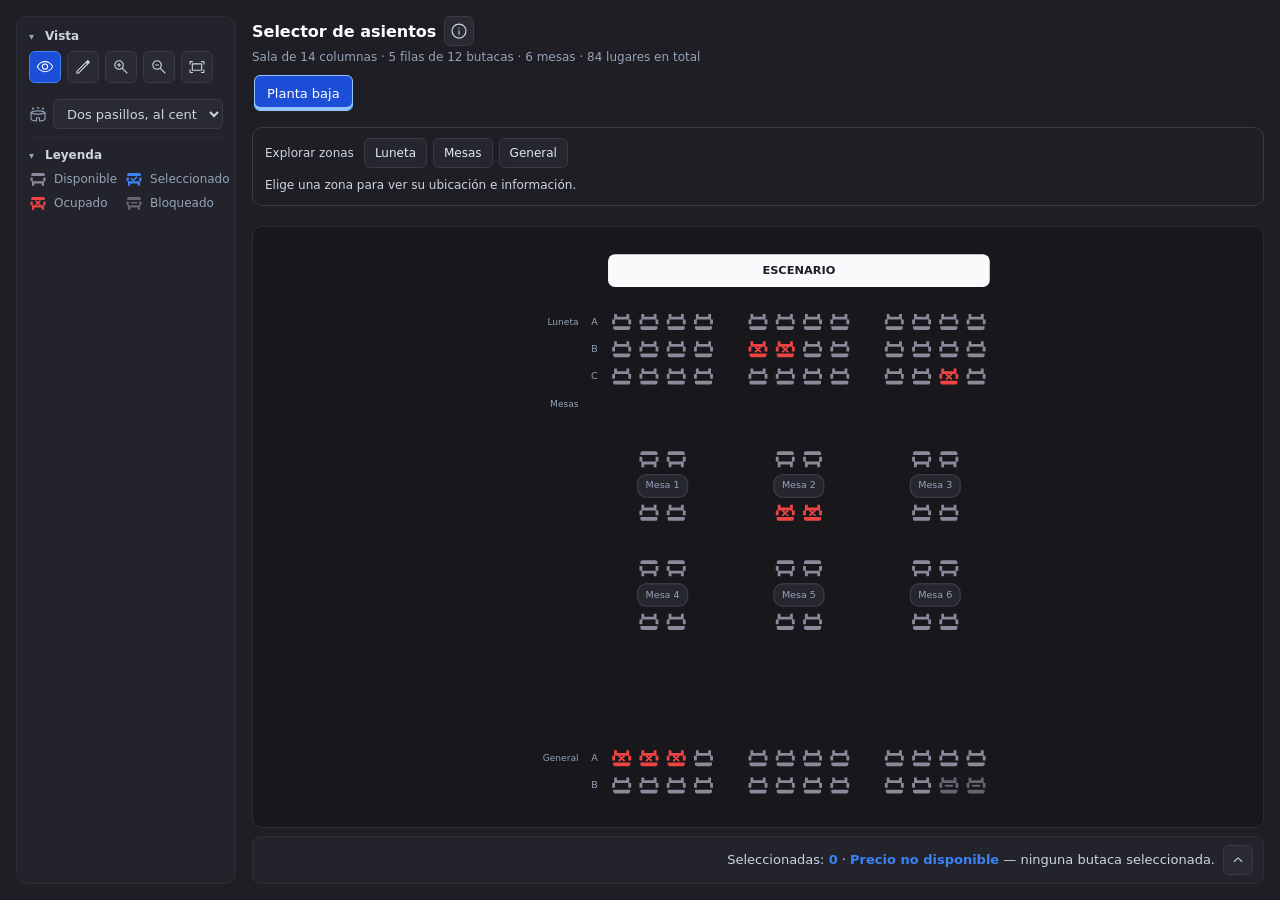
==== index.html @ e56205a5 "Agregar icono numerado configurable por nivel El icono anterior no deja espacio para leer numeros of" ====
<!DOCTYPE html>
<!--
  Selector de asientos · plano de butacas interactivo en SVG.
  Un solo archivo, sin dependencias ni paso de compilacion.

  Copyright (c) 2026 Jonathan CR
  Publicado bajo licencia MIT. Ver LICENSE.

  El icono de la butaca es «event_seat» de Material Icons (Google),
  bajo Apache License 2.0. Ver NOTICE.
-->
<html lang="es">
<head>
<meta charset="utf-8">
<meta name="viewport" content="width=device-width, initial-scale=1">
<title>Selector de asientos</title>
<style>
  * { box-sizing: border-box; }

  /* La paleta de la interfaz en un solo sitio. Son los colores que se repiten tres
     veces o mas, mas el fondo de la pagina: cambiar aqui cambia toda la aplicacion.
     Los colores de una sola vez (estados de butaca, madera, guias) siguen escritos
     donde se usan, y la paleta de las capas vive en el script (COLORES_DE_CAPA). */
  :root {
    --fondo: #1e1e24;
    --fondo-panel: #23232b;
    --fondo-control: #2a2a33;
    --fondo-plano: #17171c;
    --borde: #3a3a46;
    --borde-suave: #2c2c36;
    --texto: #fff;
    --texto-claro: #e2e8f0;
    --texto-tenue: #cbd5e1;
    --texto-apagado: #94a3b8;
    --acento: #3b82f6;
    --acento-fuerte: #1d4ed8;
    --realce: #93c5fd;
    --realce-velo: rgba(147, 197, 253, .12);
    --rojo: #ef4444;
  }
  body {
    margin: 0; min-height: 100vh; padding: 0;
    font-family: system-ui, "Segoe UI", sans-serif;
    background: var(--fondo); color: var(--texto);
  }
  h1 { font-size: 16px; font-weight: 700; margin: 0 0 4px; }
  /* No «.subtitulo»: esa clase es la de los nombres de banda del SVG (letra de 4 px). */
  .bajada { margin: 0 0 12px; font-size: 13px; color: var(--texto-apagado); }

  /* --- Disposicion: lateral de herramientas, plano y lateral de configuracion ---
     Los laterales son sticky y tienen su propio scroll; en pantallas angostas se apilan. */
  .app { display: grid; grid-template-columns: 248px minmax(0, 1fr); gap: 16px; align-items: start;
    max-width: 1680px; margin: 0 auto; padding: 16px; }
  /* Al editar, la izquierda (zonas, columnas y mapa) es la que necesita ancho; la
     derecha solo lleva iconos y tres campos. */
  .app.editando { grid-template-columns: 340px minmax(0, 1fr) 260px; }
  .lateral { position: sticky; top: 16px; max-height: calc(100vh - 32px); overflow-y: auto; scrollbar-width: thin;
    padding: 10px 12px; background: var(--fondo-panel); border: 1px solid var(--borde-suave); border-radius: 10px; }
  .lateral[hidden] { display: none; }
  .grupo { padding: 8px 0; border-top: 1px solid var(--borde-suave); }
  .grupo:first-of-type { border-top: 0; padding-top: 0; }
  .grupo > summary { padding: 2px 0 8px; font-size: 12px; font-weight: 700; color: var(--texto-tenue); cursor: pointer;
    display: flex; align-items: center; gap: 6px; list-style: none; }
  .grupo > summary:focus-visible { outline: 2px solid var(--realce); outline-offset: 2px; border-radius: 4px; }
  .lateral .herramientas { margin-bottom: 8px; }
  .rejilla-iconos.herramientas { display: grid; grid-template-columns: repeat(5, 32px); gap: 6px; }
  .campo-ancho.herramientas { flex-wrap: nowrap; }
  .campo-ancho select, .campo-ancho input[type="text"] { flex: 1; min-width: 0; width: auto; }
  .lateral .mesa-activa { margin: 0 0 8px; min-width: 0; }
  .lateral .leyenda { display: grid; grid-template-columns: 1fr 1fr; gap: 6px 8px; margin: 0; }
  #herramientas-mapa input[type="text"] { flex: 1 1 100%; min-width: 0; }
  /* El titulo del grupo: la flecha de plegar delante y, si lo tiene, el boton de
     informacion detras. La flecha la dibuja el CSS porque con 'display: flex' el
     navegador deja de pintar el marcador de <summary> (paso: se perdio al meter el
     boton de informacion). */
  .grupo > summary::-webkit-details-marker { display: none; }
  .grupo > summary::before { content: '▾'; width: 10px; font-size: 10px; color: var(--texto-apagado); }
  .grupo:not([open]) > summary::before { content: '▸'; }
  /* El boton de informacion de un grupo es el mismo que el del encabezado. */
  .info-grupo {
    width: 24px; height: 24px; min-width: 24px; display: inline-flex; align-items: center;
    justify-content: center; padding: 0; color: var(--texto-tenue); background: var(--fondo-control);
    border: 1px solid var(--borde); border-radius: 6px; cursor: pointer;
  }
  .info-grupo[aria-expanded="true"] { background: var(--acento-fuerte); border-color: var(--acento); color: var(--texto); }
  .lateral .bandas { margin: 0; padding: 0; background: none; border: 0; }
  .encabezado { margin: 0 0 10px; }
  .pestanas-niveles { display: flex; gap: 6px; overflow-x: auto; max-width: 100%; padding: 3px 2px 6px; }
  .pestanas-niveles button { flex: 0 0 auto; max-width: 100%; min-height: 36px; padding: 6px 12px;
    font: inherit; font-size: 13px; overflow-wrap: anywhere; color: var(--texto-tenue);
    background: var(--fondo-control); border: 1px solid var(--borde); border-radius: 6px; cursor: pointer; }
  .pestanas-niveles button[aria-selected="true"] { color: var(--texto); background: var(--acento-fuerte);
    border-color: var(--realce); box-shadow: inset 0 -3px var(--realce); }
  .pestanas-niveles button:focus-visible, #panel-nivel:focus-visible { outline: 2px solid var(--realce); outline-offset: 2px; }
  .encabezado .pista { margin: 0 0 6px; }
  /* Titulo con el boton de informacion. */
  .titulo { display: flex; align-items: center; gap: 8px; margin: 0 0 4px; }
  .titulo h1 { margin: 0; }
  .titulo .icono, .resumen-pie .icono, .hojas-controles .icono {
    width: 30px; height: 30px; display: inline-flex; align-items: center; justify-content: center; padding: 0;
    color: var(--texto-tenue); background: var(--fondo-control); border: 1px solid var(--borde); border-radius: 6px; cursor: pointer;
  }
  .titulo .icono[aria-expanded="true"], .resumen-pie .icono[aria-expanded="true"] { background: var(--acento-fuerte); border-color: var(--acento); color: var(--texto); }
  .titulo .icono:focus-visible, .resumen-pie .icono:focus-visible, .hojas-controles .icono:focus-visible,
  .punto:focus-visible { outline: 2px solid var(--realce); outline-offset: 2px; }
  .hojas-controles .icono:disabled { opacity: .45; cursor: default; }
  /* Paneles del encabezado (hojas) y del pie (detalle). */
  .panel { padding: 10px 12px; background: var(--fondo-panel); border: 1px solid var(--borde); border-radius: 8px; }
  .panel[hidden] { display: none; }
  .panel h2 { margin: 0 0 8px; font-size: 14px; font-weight: 700; color: var(--texto-claro); }
  .hoja .nota:first-of-type { margin-top: 0; }
  .hoja .bajada, .hoja .pista { margin: 0; font-size: 13px; line-height: 1.6; color: var(--texto-tenue); }
  .hojas-controles { display: flex; align-items: center; gap: 8px; margin-top: 10px; }
  .hojas-controles .cerrar { margin-left: auto; }
  .puntos { display: inline-flex; gap: 6px; }
  .punto { width: 10px; height: 10px; padding: 0; border-radius: 50%; border: 1px solid var(--texto-apagado); background: transparent; cursor: pointer; }
  .punto[aria-current="true"] { background: var(--acento); border-color: var(--acento); }
  #panel-detalle #detalle { margin: 0; }
  /* Linea de estado: fija al pie del plano mientras se hace scroll por el. */
  .barra-estado { position: sticky; bottom: 0; z-index: 5; min-height: 34px; margin-top: 8px; padding: 8px 10px;
    background: var(--fondo-panel); border: 1px solid var(--borde-suave); border-radius: 8px; }
  .barra-estado { display: flex; align-items: center; flex-wrap: wrap; gap: 6px 16px; }
  .barra-estado p, .barra-estado p:empty { margin: 0; }
  .barra-estado .mensajes { flex: 1 1 260px; min-width: 0; }
  .resumen-pie { display: flex; align-items: center; gap: 8px; margin-left: auto; }
  .resumen-pie .resumen { margin: 0; font-size: 13px; line-height: 1.4; }
  #panel-detalle { flex-basis: 100%; }
  /* Tooltip de los botones de icono: un solo elemento fijo, para que el scroll de los
     laterales no lo recorte. Lo coloca el script. */
  .tooltip { position: fixed; z-index: 50; padding: 4px 8px; font-size: 12px; line-height: 1.3; white-space: nowrap;
    color: #f8fafc; background: #0f0f13; border: 1px solid #4b5563; border-radius: 4px; pointer-events: none; }
  .tooltip[hidden] { display: none; }
  /* --- Escritorio: una sola pantalla, sin scroll de pagina ---
     Los laterales, el encabezado y el pie quedan fijos; el plano llena el hueco que
     queda. Los paneles se abren sobre el plano: las hojas de informacion hacia abajo y
     el detalle del pie hacia arriba, asi que el plano no cambia de tamaño. */
  @media (min-width: 901px) and (min-height: 601px) {
    body { overflow: hidden; }
    .app { height: 100dvh; align-items: stretch; }
    .lateral { position: static; height: 100%; max-height: none; }
    .centro { display: grid; grid-template-rows: auto minmax(0, 1fr) auto; height: 100%; min-height: 0; }
    .encabezado, .barra-estado { position: relative; }
    .lienzo { min-height: 0; overflow: hidden; }
    /* Mas especifico que la regla de #plano de la seccion del plano, que va despues. */
    .centro .lienzo #plano { height: 100%; }
    /* Los paneles flotan sobre el plano: el de informacion baja y el del detalle sube. */
    .centro .panel { position: absolute; left: 0; right: 0; z-index: 8; max-height: 60vh; overflow-y: auto;
      box-shadow: 0 12px 28px rgba(0, 0, 0, .5); }
    .encabezado > .panel { top: calc(100% + 2px); }
    .barra-estado > .panel { bottom: calc(100% + 2px); }
  }
  @media (max-width: 1280px) {
    .app { grid-template-columns: 220px minmax(0, 1fr); }
    .app.editando { grid-template-columns: 300px minmax(0, 1fr) 230px; }
    /* En el flujo, la rejilla de iconos ocupa su propia linea dentro del grupo: si no,
       dentro de un contenedor flexible se queda en una columna. */
    .rejilla-iconos.herramientas { grid-template-columns: repeat(auto-fill, 32px); flex-basis: 100%; }
  }
  /* Pantallas angostas: sin laterales. Herramientas arriba del plano, configuracion debajo. */
  @media (max-width: 900px) {
    .app, .app.editando { display: block; padding: 12px; }
    .lateral { position: static; max-height: none; overflow: visible; margin-bottom: 12px; }
    .lateral-herramientas { margin-bottom: 12px; }
    .lateral-configuracion { margin: 12px 0 0; }
    .lateral .leyenda { grid-template-columns: repeat(auto-fill, minmax(120px, 1fr)); }
  }

  /* --- Leyenda --- */
  .leyenda { display: flex; flex-wrap: wrap; gap: 8px 18px; margin: 0 0 12px; padding: 0; list-style: none; }
  .leyenda li { display: flex; align-items: center; gap: 7px; font-size: 12px; color: var(--texto-apagado); }
  .muestra { width: 18px; height: 18px; flex: none; }

  /* --- Barra de herramientas --- */
  .herramientas { display: flex; align-items: center; gap: 6px; margin-bottom: 8px; flex-wrap: wrap; }
  .herramientas button, .herramientas select {
    height: 30px; padding: 0 9px;
    font: inherit; font-size: 13px; color: var(--texto-tenue);
    background: var(--fondo-control); border: 1px solid var(--borde); border-radius: 6px; cursor: pointer;
  }
  .herramientas button { min-width: 34px; }
  /* Botones de icono: 32 × 32 con un icono de 18. El nombre va en aria-label y, a la
     vista, en un tooltip (data-tooltip) al pasar el raton o al llegar con Tab. */
  .sprite { position: absolute; width: 0; height: 0; overflow: hidden; }
  .ico { width: 18px; height: 18px; flex: none; fill: currentColor; }
  .herramientas button.icono { width: 32px; min-width: 32px; height: 32px; padding: 0;
    display: inline-flex; align-items: center; justify-content: center; }
  .solo-lector { position: absolute; width: 1px; height: 1px; overflow: hidden; clip-path: inset(50%); white-space: nowrap; }
  /* Eliminar avisa de que es destructivo al pasar el raton, no solo por el color: el tooltip lo dice. */
  .herramientas button[data-accion="eliminar"]:not(:disabled):hover { color: #fca5a5; border-color: var(--rojo); }
  .herramientas button:hover, .herramientas select:hover { background: #33333e; }
  .herramientas button:focus-visible, .herramientas select:focus-visible { outline: 2px solid var(--realce); outline-offset: 2px; }
  .campo { display: flex; align-items: center; gap: 6px; font-size: 12px; color: var(--texto-apagado); }
  .pista { font-size: 11px; color: var(--texto-apagado); }
  .aforo { margin: 0 0 8px; font-size: 12px; color: var(--texto-apagado); }
  .aviso { margin: 8px 0 0; font-size: 12px; color: #fbbf24; }
  /* Sin display:none: una region viva oculta asi no siempre se anuncia al llenarse. */
  .aviso:empty { margin: 0; }
  .estado { margin: 8px 0 0; font-size: 12px; color: var(--texto-tenue); }
  .estado:empty { margin: 0; }
  .herramientas button[aria-pressed="true"] { background: var(--acento-fuerte); border-color: var(--acento); color: var(--texto); }
  .herramientas button:disabled { opacity: .45; cursor: default; }
  .herramientas button:disabled:hover { background: var(--fondo-control); }
  /* display:flex de .herramientas pisaria el atributo hidden. */
  .herramientas[hidden] { display: none; }
  .numeracion-oficial label { display: block; margin: 8px 0 4px; font-size: 12px; color: var(--texto-apagado); }
  .numeracion-oficial input, .numeracion-oficial select, .numeracion-oficial button {
    box-sizing: border-box; width: 100%; min-height: 30px; padding: 5px 8px;
    font: inherit; font-size: 12px; color: var(--texto-tenue);
    background: var(--fondo-control); border: 1px solid var(--borde); border-radius: 6px;
  }
  .numeracion-oficial button { margin-top: 8px; cursor: pointer; }
  .numeracion-oficial button[aria-pressed="true"] { background: var(--acento-fuerte); border-color: var(--acento); }
  .numeracion-oficial :is(input, select, button):focus-visible { outline: 2px solid var(--realce); outline-offset: 2px; }
  .numeracion-oficial :disabled { opacity: .45; cursor: default; }
  .region-libre { pointer-events: none; }
  .region-libre rect { fill: transparent; stroke: #67809b; stroke-width: .5; stroke-dasharray: 2 2; }
  .region-libre text { text-anchor: start; font-size: 4px; fill: var(--texto-apagado); }

  /* --- Panel de bandas (editor) --- */
  .bandas { margin: 16px 0 0; padding: 10px 12px; background: var(--fondo-panel); border: 1px solid var(--borde-suave); border-radius: 8px; }
  .bandas[hidden] { display: none; }
  .bandas h2 { margin: 0 0 8px; font-size: 14px; font-weight: 700; color: var(--texto-claro); }
  .bandas h3 { margin: 12px 0 6px; font-size: 13px; font-weight: 700; color: var(--texto-tenue); }
  /* Columnas: una fila por campo, con la etiqueta a la izquierda y el campo corto. */
  .columnas-sala { display: block; }
  .fila-campo { display: flex; align-items: center; gap: 8px; margin-bottom: 6px; }
  .fila-campo label { flex: 0 0 118px; font-size: 12px; color: var(--texto-apagado); }
  .fila-campo input { flex: 0 0 110px; }
  .columnas-sala label { font-size: 12px; color: var(--texto-apagado); }
  .columnas-sala[hidden], .bandas .pista[hidden] { display: none; }
  .columnas-sala input {
    height: 28px; width: 130px; padding: 0 8px; font: inherit; font-size: 13px; color: var(--texto-claro);
    background: var(--fondo-plano); border: 1px solid var(--borde); border-radius: 6px;
  }
  .columnas-sala input:focus-visible { outline: 2px solid var(--realce); outline-offset: 2px; }
  .columnas-sala button {
    height: 28px; padding: 0 10px; font: inherit; font-size: 12px; color: var(--texto-tenue);
    background: var(--fondo-control); border: 1px solid var(--borde); border-radius: 6px; cursor: pointer;
  }
  .columnas-sala button:focus-visible { outline: 2px solid var(--realce); outline-offset: 2px; }
  .bandas ol { margin: 0 0 8px; padding: 0; list-style: none; }
  /* Verticales y bandas dentro de una franja: sangradas, a lo ancho de su fila. */
  .banda > ol { flex-basis: 100%; margin: 4px 0 0 14px; padding-left: 10px; border-left: 1px solid var(--borde); }
  .banda-vertical > .banda-nombre::before { content: '⇕ '; color: #64748b; }
  .banda { display: flex; align-items: center; flex-wrap: wrap; gap: 6px; padding: 6px 0; border-top: 1px solid var(--borde-suave); }
  .banda:first-child { border-top: 0; }
  .banda-nombre { flex: 1 1 100px; min-width: 80px; font-size: 13px; color: var(--texto-claro); }
  .banda-detalle { flex: 0 1 auto; min-width: 0; font-size: 12px; color: var(--texto-apagado); }
  /* Los controles de cada banda, en su propia linea. */
  .banda-controles { display: flex; flex-wrap: wrap; align-items: center; gap: 6px; flex-basis: 100%; }
  .banda button, .banda select {
    height: 28px; min-width: 30px; padding: 0 8px; font: inherit; font-size: 12px; color: var(--texto-tenue);
    background: var(--fondo-control); border: 1px solid var(--borde); border-radius: 6px; cursor: pointer;
  }
  .banda button.icono { width: 28px; min-width: 28px; padding: 0; display: inline-flex; align-items: center; justify-content: center; }
  .banda button[aria-pressed="true"] { background: var(--acento-fuerte); border-color: var(--acento); color: var(--texto); }
  /* Zonas fisicas: nombre y papelera; los lugares, debajo. */
  .zonas .banda { display: grid; grid-template-columns: 1fr 28px; gap: 6px; align-items: center; }
  .zonas .banda > .banda-detalle { grid-column: 1 / -1; }
  .banda button:hover { background: #33333e; }
  .banda button:disabled { opacity: .45; cursor: default; }
  .banda button:focus-visible, .banda select:focus-visible { outline: 2px solid var(--realce); outline-offset: 2px; }
  /* Limite entre bandas, solo en el editor. */
  .limite-banda { stroke: #3f4f6b; stroke-width: .5; stroke-dasharray: 2 2; }
  .limite-vertical { stroke: #56709a; stroke-width: .6; stroke-dasharray: 3 2; }
  /* Subtitulos: el nombre de cada banda, en el margen o en su borde superior. */
  .subtitulo { fill: var(--texto-apagado); font-size: 4px; text-anchor: end; dominant-baseline: middle; }
  .subtitulo-borde rect { fill: var(--fondo-plano); stroke: var(--borde); stroke-width: .4; }
  .subtitulo-borde text { fill: var(--texto-tenue); font-size: 3.2px; dominant-baseline: middle; }
  #plano.editando .subtitulo, #plano.editando .subtitulo-borde { cursor: pointer; }
  /* Van sobre las butacas para leerse; fuera del editor de piezas no capturan clics. */
  #plano:not(.editando) .subtitulo-borde, #plano.bloqueando .subtitulo-borde, #plano.pintando .subtitulo-borde { pointer-events: none; }
  /* La banda seleccionada lleva el color de su capa (--capa). No depende solo del
     color: contorno continuo y grueso, y su nombre pasa a una etiqueta rellena en su
     borde inferior, sobre todo lo demas (piezas incluidas). */
  .contorno-banda { fill: var(--capa); fill-opacity: .07; stroke: var(--capa); stroke-width: 1.4; pointer-events: none; }
  #rotulo-seleccion { pointer-events: none; }
  .rotulo-seleccion rect { fill: var(--capa); stroke: var(--fondo-plano); stroke-width: .6; }
  .rotulo-seleccion text { fill: var(--fondo-plano); font-size: 4px; font-weight: 700; dominant-baseline: middle; }
  .muestra-capa { width: 12px; height: 12px; flex: none; border-radius: 3px; background: var(--capa); }
  .banda-nombre input {
    height: 28px; width: 150px; padding: 0 8px; font: inherit; font-size: 13px; color: var(--texto-claro);
    background: var(--fondo-plano); border: 1px solid var(--borde); border-radius: 6px;
  }
  .banda-nombre input::placeholder { color: var(--texto-apagado); }
  .banda-nombre input:focus-visible { outline: 2px solid var(--realce); outline-offset: 2px; }
  .banda.activa > .banda-nombre input { border-color: var(--capa); border-width: 2px; font-weight: 700; }
  /* Catalogo de zonas fisicas con nombre editable. */
  .zonas input {
    height: 28px; padding: 0 8px; font: inherit; font-size: 13px; color: var(--texto-claro);
    background: var(--fondo-plano); border: 1px solid var(--borde); border-radius: 6px;
  }
  .zonas input:focus-visible { outline: 2px solid var(--realce); outline-offset: 2px; }
  .zonas .nombre-zona { width: 100%; }
  .mesa-activa { font-size: 12px; color: var(--texto-tenue); min-width: 150px; }
  #nombre-pieza { min-width: 150px; width: 150px; }
  .herramientas select:disabled, .herramientas input:disabled { opacity: .45; }

  /* --- El plano ---
     Un solo <svg> con viewBox. De ahi salen tres cosas que una rejilla de <div>
     no da: escala con el ancho disponible, admite zoom y desplazamiento, y las
     butacas viven en un sistema de coordenadas. */
  .lienzo {
    background: var(--fondo-plano); border: 1px solid var(--borde-suave); border-radius: 10px;
    overflow: hidden; touch-action: none;
  }
  /* Sin seleccion de texto: al arrastrar el plano o una pieza, el navegador
     seleccionaria los rotulos del SVG («ESCENARIO», «Mesa 1»...). */
  #plano { display: block; width: 100%; height: auto; cursor: grab; -webkit-user-select: none; user-select: none; }
  #plano.arrastrando { cursor: grabbing; }

  /* El color de estado va en 'color' y se pinta con currentColor, asi la butaca
     y su marca comparten tono. Todos pasan 3:1 contra el fondo del plano. */
  .butaca, .muestra { color: #8a8a9a; fill: currentColor; transition: color .15s; }
  .butaca .toque { fill: transparent; }      /* area de clic: una celda exacta, sin solape */
  .numero-butaca { font: 3.15px Arial, sans-serif; text-anchor: middle; dominant-baseline: central; fill: #eeeef5; pointer-events: none; }
  .butaca.numerada.elegida { --relleno-num: .35; }
  .butaca.numerada.bloqueada .numero-butaca { fill: #a4a4b2; }
  .butaca:not(.ocupada):not(.bloqueada) { cursor: pointer; }
  /* El hover solo aclara si NO esta seleccionada, para que la confirmacion
     visual no desaparezca bajo el cursor. */
  .butaca:not(.ocupada):not(.bloqueada):not(.elegida):hover { color: #b4b4c2; }
  .elegida { color: var(--acento); }
  .ocupada { color: var(--rojo); }
  .bloqueada { color: #646472; }
  .butaca.ocupada, .butaca.bloqueada { cursor: not-allowed; }
  /* Marcas en el hueco del respaldo: el estado no depende solo del color.
     Seleccionada lleva una palomita, ocupada un aspa, bloqueada una raya. */
  .marca { fill: none; stroke: currentColor; stroke-width: 2; stroke-linecap: round; stroke-linejoin: round; }
  .butaca:not(.elegida) .marca-elegida { display: none; }
  .butaca:focus { outline: none; }
  .butaca:focus-visible .toque { fill: none; stroke: var(--realce); stroke-width: 1.2; }

  /* --- Modo editor ---
     Las butacas no responden: el clic atraviesa hasta la pieza o el fondo. */
  #plano.editando .butaca { pointer-events: none; }
  /* Con la herramienta de bloqueo, las butacas vuelven a responder. */
  #plano.editando.bloqueando .butaca, #plano.editando.pintando .butaca, #plano.editando.numerando .butaca { pointer-events: auto; }
  #plano.numerando .butaca { cursor: pointer; }
  .herramientas input[type="text"] {
    height: 30px; min-width: 210px; padding: 0 9px; font: inherit; font-size: 13px; color: var(--texto-claro);
    background: var(--fondo-plano); border: 1px solid var(--borde); border-radius: 6px;
  }
  .herramientas input[type="text"]:focus-visible { outline: 2px solid var(--realce); outline-offset: 2px; }
  .pieza { fill: transparent; stroke: var(--realce); stroke-width: .8; stroke-dasharray: 2 1.5; cursor: grab; }
  .pieza:hover { fill: rgba(147, 197, 253, .1); }
  .pieza:focus { outline: none; }
  .pieza:focus-visible { stroke-dasharray: none; stroke-width: 1.4; }
  /* La activa: contorno continuo y relleno, distinto del foco (solo contorno mas grueso). */
  .pieza.activa { stroke-dasharray: none; fill: rgba(147, 197, 253, .14); }
  /* Las butacas de la pieza seleccionada, marcadas con ella. */
  .butaca.de-pieza-activa { color: var(--realce); }
  #plano.moviendo-mesa, #plano.moviendo-mesa .pieza { cursor: grabbing; }
  .levantada { opacity: .3; }
  /* La sombra marca el destino. Verde si cabe; si no, roja y con contorno
     discontinuo, para no depender solo del color. */
  /* Los agarres para redimensionar espacios y verticales, y el fantasma del tamano
     nuevo mientras se arrastra uno. */
  .tirador { fill: var(--realce); fill-opacity: .55; stroke: var(--fondo-plano); stroke-width: .4; }
  .tirador:hover { fill-opacity: 1; }
  .tirador.esquina { cursor: nwse-resize; }
  .tirador.esquina.solo-alto { cursor: ns-resize; }
  .tirador.borde { cursor: ew-resize; }
  .fantasma { pointer-events: none; }
  .fantasma rect { fill: var(--realce-velo); stroke: var(--realce); stroke-width: .8; stroke-dasharray: 2 1.5; }
  .fantasma text { fill: var(--texto-claro); font-size: 4px; font-weight: 700; paint-order: stroke; stroke: var(--fondo-plano); stroke-width: 1.2; }
  /* El rectangulo de las herramientas por area, con su conteo. */
  .area { pointer-events: none; }
  .area rect { fill: var(--realce-velo); stroke: var(--realce); stroke-width: .8; stroke-dasharray: 2 1.5; }
  .area.quitando rect { fill: rgba(248, 250, 252, .08); stroke: var(--texto-tenue); }
  .area text { fill: var(--texto-claro); font-size: 4px; font-weight: 700; paint-order: stroke; stroke: var(--fondo-plano); stroke-width: 1.2; }
  .sombra { color: #22c55e; fill: currentColor; pointer-events: none; }
  .sombra.invalida { color: var(--rojo); }
  .sombra .contorno { fill-opacity: .15; stroke: currentColor; stroke-width: 1; }
  .sombra.invalida .contorno { stroke-dasharray: 3 2; }
  .sombra .tablero { fill: none; stroke: currentColor; stroke-width: .8; }
  .oculta { display: none; }

  .mueble { fill: #26262f; stroke: var(--borde); stroke-width: .6; }
  /* Mesa completa elegida: el tablero se marca junto con sus lugares. */
  .mueble.elegida { fill: rgba(59, 130, 246, .22); stroke: var(--acento); stroke-width: 1.2; }
  .mueble.completa { cursor: pointer; }
  .lateral .ancho-completo { width: 100%; margin-bottom: 8px; }
  /* Formas: la pista con cuadros suaves, la barra como un mostrador macizo. */
  .forma-pista { fill: url(#cuadros-pista); stroke: #8b7fc4; stroke-width: .6; }
  .forma-barra { fill: #4a3b2c; stroke: #a0805c; stroke-width: .8; }
  .rotulo.forma-texto { fill: var(--texto-claro); }
  .rotulo { fill: var(--texto-apagado); font-size: 4.2px; text-anchor: middle; dominant-baseline: middle; }
  /* Guias de fila de un espacio: referencia, mas apagadas que un rotulo de butacas. */
  .rotulo.guia { fill: #64748b; }
  .escenario { fill: #f8fafc; }
  .escenario-texto { fill: var(--fondo); font-size: 5px; font-weight: 700; text-anchor: middle; dominant-baseline: middle; }

  /* --- Resumen --- */
  .resumen { margin: 8px 0 0; font-size: 14px; color: var(--texto-tenue); line-height: 1.7; }
  .resumen strong { color: var(--acento); }
  #detalle { margin: 8px 0 0; padding-left: 18px; }
  #detalle li { font-size: 13px; color: var(--texto-apagado); }
  .nota {
    margin-top: 22px; padding: 12px 14px; font-size: 12px; line-height: 1.6; color: var(--texto-apagado);
    background: rgba(0,0,0,.25); border-left: 3px solid var(--acento); border-radius: 4px;
  }
  .nota code { color: var(--texto-tenue); }
  .nota + .nota { border-left-color: #fbbf24; }
.palco-fisico { pointer-events: none; }
.divisiones-palcos, .referencias-filas { pointer-events: none; }
.divisiones-palcos line, .referencias-filas line { stroke: #a4bdd9; stroke-width: .6; stroke-dasharray: 2 2; stroke-linecap: round; }
.region-libre { pointer-events: none; }
.region-libre rect { fill: none; stroke: var(--realce); stroke-width: .6; stroke-dasharray: 2 2; }
.palco-fisico rect { fill: none; stroke: #a4bdd9; stroke-width: .6; stroke-dasharray: 2 2; }
.palco-fisico text { text-anchor: start; font-size: 4px; }
.palco-fisico .rotulo-palco, .rotulo-fila-lateral { text-anchor: middle; dominant-baseline: middle; font-size: 6px; font-weight: 500; fill: var(--texto-claro); }
.butaca.fisica-seleccionada .toque { stroke: #facc15; stroke-width: 1.4; }
.explorador-zonas { margin: 10px 0; padding: 10px 12px; border: 1px solid var(--borde); border-radius: 10px; }
.zonas-controles, #zonas-vista { display: flex; align-items: center; flex-wrap: wrap; gap: 6px; }
.zonas-controles > span { font-size: 12px; color: var(--texto-tenue); margin-right: 4px; }
#zonas-vista button, #quitar-realce-zona { border: 1px solid var(--borde); border-radius: 6px; padding: 7px 10px; background: #26262f; color: var(--texto-claro); font: inherit; font-size: 12px; cursor: pointer; }
#zonas-vista button:focus-visible, #quitar-realce-zona:focus-visible { outline: 2px solid #93c5fd; outline-offset: 2px; }
#zonas-vista button[aria-pressed="true"] { background: var(--acento); color: white; }
.resumen-zona { font-size: 12px; line-height: 1.6; color: var(--texto-tenue); margin: 8px 0 0; }
#etiqueta-nivel-zona { font-size: 12px; margin-top: 8px; }
#etiqueta-palco-vista { font-size: 12px; margin-top: 8px; }
#palco-vista { margin-left: 6px; max-width: 100%; padding: 5px 8px; border: 1px solid var(--borde); border-radius: 6px; background: #26262f; color: var(--texto-claro); font: inherit; }
#palco-vista:focus-visible { outline: 2px solid #93c5fd; outline-offset: 2px; }
#realce-zona { pointer-events: none; }
#realce-zona path { fill: rgba(59, 130, 246, .16); stroke: #93c5fd; stroke-width: .7; stroke-linejoin: round; }
</style>
</head>
<body>

<!-- Iconos de las barras del editor. Los de Material Symbols (Apache 2.0, ver NOTICE)
     usan su viewBox original; los propios dibujan mesas y piezas como en el plano. -->
<svg class="sprite" aria-hidden="true" focusable="false" xmlns="http://www.w3.org/2000/svg">
  <defs>
    <symbol id="i-ver" viewBox="0 -960 960 960"><path d="M600.5-379.62q49.5-49.62 49.5-120.5T600.38-620.5Q550.76-670 479.88-670T359.5-620.38Q310-570.76 310-499.88t49.62 120.38q49.62 49.5 120.5 49.5t120.38-49.62Zm-200-41.12q-32.5-32.73-32.5-79.5 0-46.76 32.74-79.26 32.73-32.5 79.5-32.5 46.76 0 79.26 32.74 32.5 32.73 32.5 79.5 0 46.76-32.74 79.26-32.73 32.5-79.5 32.5-46.76 0-79.26-32.74ZM234.5-276Q124-352 57-470q-4-7.13-6-14.65-2-7.52-2-15.43 0-7.92 2-15.38 2-7.47 6-14.54 67-118 177.5-194T480-800q135 0 245.5 76T903-530q4 7.12 6 14.65 2 7.52 2 15.43 0 7.92-2 15.38-2 7.47-6 14.54-67 118-177.5 194T480-200q-135 0-245.5-76ZM480-500Zm222.5 174.5Q804-391 857-500q-53-109-154.33-174.5Q601.34-740 480.17-740T257.5-674.5Q156-609 102-500q54 109 155.33 174.5Q358.66-260 479.83-260t222.67-65.5Z"></path></symbol>
    <symbol id="i-editar" viewBox="0 -960 960 960"><path d="M180-180h44l472-471-44-44-472 471v44Zm-30 60q-13 0-21.5-8.5T120-150v-73q0-12 5-23.5t13-19.5l557-556q8-8 19-12.5t23-4.5q11 0 22 4.5t20 12.5l44 44q9 9 13 20t4 22q0 11-4.5 22.5T823-694L266-138q-8 8-19.5 13t-23.5 5h-73Zm629-617-41-41 41 41Zm-105 64-22-22 44 44-22-22Z"></path></symbol>
    <symbol id="i-acercar" viewBox="0 -960 960 960"><path d="M346-556h-52q-12.75 0-21.37-8.68-8.63-8.67-8.63-21.5 0-12.82 8.63-21.32 8.62-8.5 21.37-8.5h52v-51q0-12.75 8.68-21.38 8.67-8.62 21.5-8.62 12.82 0 21.32 8.62 8.5 8.63 8.5 21.38v51h51q12.75 0 21.38 8.68 8.62 8.67 8.62 21.5 0 12.82-8.62 21.32-8.63 8.5-21.38 8.5h-51v52q0 12.75-8.68 21.37-8.67 8.63-21.5 8.63-12.82 0-21.32-8.63-8.5-8.62-8.5-21.37v-52Zm32 227q-108.16 0-183.08-75Q120-479 120-585t75-181q75-75 181.5-75t181 75Q632-691 632-584.85 632-542 618-502q-14 40-42 75l242 240q9 8.56 9 21.78T818-143q-9 9-22.22 9-13.22 0-21.78-9L533-384q-30 26-69.96 40.5Q423.08-329 378-329Zm-1-60q81.25 0 138.13-57.5Q572-504 572-585t-56.87-138.5Q458.25-781 377-781q-82.08 0-139.54 57.5Q180-666 180-585t57.46 138.5Q294.92-389 377-389Z"></path></symbol>
    <symbol id="i-alejar" viewBox="0 -960 960 960"><path d="M305-556q-12.75 0-21.37-8.68-8.63-8.67-8.63-21.5 0-12.82 8.63-21.32 8.62-8.5 21.37-8.5h141q12.75 0 21.38 8.68 8.62 8.67 8.62 21.5 0 12.82-8.62 21.32-8.63 8.5-21.38 8.5H305Zm73 227q-108.16 0-183.08-75Q120-479 120-585t75-181q75-75 181.5-75t181 75Q632-691 632-584.85 632-542 618-502q-14 40-42 75l242 240q9 8.56 9 21.78T818-143q-9 9-22.22 9-13.22 0-21.78-9L533-384q-30 26-69.96 40.5Q423.08-329 378-329Zm-1-60q81.25 0 138.13-57.5Q572-504 572-585t-56.87-138.5Q458.25-781 377-781q-82.08 0-139.54 57.5Q180-666 180-585t57.46 138.5Q294.92-389 377-389Z"></path></symbol>
    <symbol id="i-ajustar" viewBox="0 -960 960 960"><path d="M820-640v-100H720q-12.75 0-21.37-8.68-8.63-8.67-8.63-21.5 0-12.82 8.63-21.32 8.62-8.5 21.37-8.5h100q24 0 42 18t18 42v100q0 12.75-8.68 21.37-8.67 8.63-21.5 8.63-12.82 0-21.32-8.63-8.5-8.62-8.5-21.37Zm-740 0v-100q0-24 18-42t42-18h100q12.75 0 21.38 8.68 8.62 8.67 8.62 21.5 0 12.82-8.62 21.32-8.63 8.5-21.38 8.5H140v100q0 12.75-8.68 21.37-8.67 8.63-21.5 8.63-12.82 0-21.32-8.63Q80-627.25 80-640Zm740 480H720q-12.75 0-21.37-8.68-8.63-8.67-8.63-21.5 0-12.82 8.63-21.32 8.62-8.5 21.37-8.5h100v-100q0-12.75 8.68-21.38 8.67-8.62 21.5-8.62 12.82 0 21.32 8.62 8.5 8.63 8.5 21.38v100q0 24-18 42t-42 18Zm-680 0q-24 0-42-18t-18-42v-100q0-12.75 8.68-21.38 8.67-8.62 21.5-8.62 12.82 0 21.32 8.62 8.5 8.63 8.5 21.38v100h100q12.75 0 21.38 8.68 8.62 8.67 8.62 21.5 0 12.82-8.62 21.32-8.63 8.5-21.38 8.5H140Zm60-180v-280q0-24.75 17.63-42.38Q235.25-680 260-680h440q24.75 0 42.38 17.62Q760-644.75 760-620v280q0 24.75-17.62 42.37Q724.75-280 700-280H260q-24.75 0-42.37-17.63Q200-315.25 200-340Zm60 0h440v-280H260v280Zm0 0v-280 280Z"></path></symbol>
    <symbol id="i-restablecer" viewBox="0 -960 960 960"><path d="M418-126q-111-21-184.5-109T160-439q0-71 30-134t85-107q8-6 19-5.5t19 8.5q10 10 9 23t-13 23q-42 35-65.5 85.5T220-439q0 94 58 163.5T425-186q11 2 18.5 11t7.5 20q0 14-10 22.5t-23 6.5Zm126 0q-13 2-23-6.5T511-155q0-11 7.5-20t18.5-11q90-20 147-89.5T741-439q0-109-75.5-184.5T481-699h-20l39 39q8 8 8 21t-8 21q-9 9-22 9t-21-9l-91-90q-5-5-7-10t-2-11q0-6 2-11t7-10l91-91q8-8 21-8t22 8q8 9 8 22t-8 21l-39 39h20q134 0 227 93.5T801-439q0 116-73 204T544-126Z"></path></symbol>
    <symbol id="i-girar" viewBox="0 -960 960 960"><path d="M440-80q-150 0-255-105T80-440q0-151 105-257.5T441-804h31l-53-53q-9-9-9-21t9-21q9-9 21-9t21 9l104 104q5 5 7 10t2 11q0 6-2 11t-7 10L461-649q-9 9-21 9t-21-9q-9-9-9-21t9-21l53-53h-31q-126 0-213.5 89T140-440q0 125 87.5 212.5T440-140q40 0 78-11t73-31q11-6 23-2t17 15q6 11 2.5 23.5T619-127q-42 23-86.5 35T440-80Zm237-161L497-421q-5-5-7-10t-2-11q0-6 2-11t7-10l180-180q5-5 10-7t11-2q6 0 11 2t10 7l180 180q5 5 7 10t2 11q0 6-2 11t-7 10L719-241q-5 5-10 7t-11 2q-6 0-11-2t-10-7Zm21-61 136-136-136-136-136 136 136 136Zm0-136Z"></path></symbol>
    <symbol id="i-alargar" viewBox="0 -960 960 960"><path d="m194-449 93 92q9 9 9 21t-9 21q-9 9-21.5 9t-21.5-9L101-458q-5-5-7-10t-2-11q0-6 2-11t7-10l144-144q9-9 21-8.5t21 9.5q9 9 9 21t-9 21l-92 91h569l-92-91q-9-9-9-21t9-21q9-9 21.5-9t21.5 9l143 143q5 5 7 10t2 11q0 6-2 11t-7 10L714-314q-9 9-21 9t-21-9q-9-9-9-21.5t9-21.5l92-92H194Z"></path></symbol>
    <symbol id="i-acortar" viewBox="0 -960 960 960"><path transform="rotate(90 480 -480)" d="M195-410q-14 0-24.5-10.5T160-445q0-14 10.5-24.5T195-480h570q14 0 24.5 10.5T800-445q0 14-10.5 24.5T765-410H195Zm-5-121q-13 0-21.5-8.5T160-561q0-13 8.5-21.5T190-591h580q13 0 21.5 8.5T800-561q0 13-8.5 21.5T770-531H190ZM457.5-88.5Q449-97 449-110v-128l-56 55q-9 8-21 8.5t-21-8.5q-9-9-9-21t9-21l107-106q5-5 10-7t11-2q6 0 11 2t10 7l105 106q8 9 8.5 21t-8.5 21q-9 9-21 9t-21-9l-54-55v128q0 13-8.5 21.5T479-80q-13 0-21.5-8.5ZM468-662q-5-2-10-7L352-775q-8-8-8.5-20.5T352-817q9-9 21-9t21 9l54 55v-128q0-13 8.5-21.5T478-920q13 0 21.5 8.5T508-890v128l56-55q9-8 21-8.5t21 8.5q9 9 9 21t-9 21L500-669q-5 5-10 7t-11 2q-6 0-11-2Z"></path></symbol>
    <symbol id="i-duplicar" viewBox="0 -960 960 960"><path d="M300-200q-24 0-42-18t-18-42v-560q0-24 18-42t42-18h440q24 0 42 18t18 42v560q0 24-18 42t-42 18H300Zm0-60h440v-560H300v560ZM180-80q-24 0-42-18t-18-42v-590q0-12.75 8.68-21.38 8.67-8.62 21.5-8.62 12.82 0 21.32 8.62 8.5 8.63 8.5 21.38v590h470q12.75 0 21.38 8.68 8.62 8.67 8.62 21.5 0 12.82-8.62 21.32Q662.75-80 650-80H180Zm120-180v-560 560Z"></path></symbol>
    <symbol id="i-eliminar" viewBox="0 -960 960 960"><path d="M261-120q-24.75 0-42.37-17.63Q201-155.25 201-180v-570h-11q-12.75 0-21.37-8.68-8.63-8.67-8.63-21.5 0-12.82 8.63-21.32 8.62-8.5 21.37-8.5h158q0-13 8.63-21.5 8.62-8.5 21.37-8.5h204q12.75 0 21.38 8.62Q612-822.75 612-810h158q12.75 0 21.38 8.68 8.62 8.67 8.62 21.5 0 12.82-8.62 21.32-8.63 8.5-21.38 8.5h-11v570q0 24.75-17.62 42.37Q723.75-120 699-120H261Zm438-630H261v570h438v-570ZM418.5-274.63q8.5-8.62 8.5-21.37v-339q0-12.75-8.68-21.38-8.67-8.62-21.5-8.62-12.82 0-21.32 8.62-8.5 8.63-8.5 21.38v339q0 12.75 8.68 21.37 8.67 8.63 21.5 8.63 12.82 0 21.32-8.63Zm166 0q8.5-8.62 8.5-21.37v-339q0-12.75-8.68-21.38-8.67-8.62-21.5-8.62-12.82 0-21.32 8.62-8.5 8.63-8.5 21.38v339q0 12.75 8.68 21.37 8.67 8.63 21.5 8.63 12.82 0 21.32-8.63ZM261-750v570-570Z"></path></symbol>
    <symbol id="i-barra" viewBox="0 -960 960 960"><path d="M450-180v-244L134-764q-6-6-9-14.5t-3-16.5q0-19 13-32t32-13h626q19 0 32 13t13 32q0 8-3 16.5t-9 14.5L510-424v244h180q13 0 21.5 8.5T720-150q0 13-8.5 21.5T690-120H270q-13 0-21.5-8.5T240-150q0-13 8.5-21.5T270-180h180ZM281-695h398l83-81H198l83 81Zm199 216 144-156H336l144 156Zm0 0Z"></path></symbol>
    <symbol id="i-sala" viewBox="0 -960 960 960"><path d="M158-723v-96q0-8 7-12.5t15-.5l95 48q8 5 8 13t-8 13l-95 48q-8 4-15-.5t-7-12.5Zm540 0v-96q0-8 7-12.5t15-.5l95 48q8 5 8 13t-8 13l-95 48q-8 4-15-.5t-7-12.5Zm-252-36v-96q0-8 7-12.5t15-.5l95 48q8 5 8 13t-8 13l-95 48q-8 4-15-.5t-7-12.5ZM398-82q-139-10-228.5-42T80-200v-360q0-25 31.5-46.5t85.5-38q54-16.5 127-26t156-9.5q83 0 156 9.5t127 26q54 16.5 85.5 38T880-560v360q0 45-88.5 76.5T563-82q-14 1-23.5-7.5T530-112v-138H430v138q0 13-9.5 22T398-82Zm82-418q97 0 172.5-14.5T800-558q-23-24-107.5-43T480-620q-128 0-212.5 19T160-558q72 29 147.5 43.5T480-500ZM370-145v-105q0-25 17.5-42.5T430-310h100q25 0 42.5 17.5T590-250v105q80-5 138.5-21.5T820-205v-297q-57 26-149 44t-191 18q-99 0-191-18t-149-44v297q33 22 91.5 38.5T370-145Zm110-179Z"></path></symbol>
    <symbol id="i-zona" viewBox="0 -960 960 960"><path d="M863-404 557-97q-9 8.5-20.25 12.75T514.25-80Q503-80 492-84.5T472-97L98-472q-8-8-13-18.96-5-10.95-5-23.04v-306q0-24.75 17.63-42.38Q115.25-880 140-880h307q12.07 0 23.39 4.87Q481.7-870.25 490-862l373 373q9.39 9 13.7 20.25 4.3 11.25 4.3 22.5t-4.5 22.75Q872-412 863-404ZM516-138l306-307-375-375H140v304l376 378ZM245-664q21 0 36.5-15.5T297-716q0-21-15.5-36.5T245-768q-21 0-36.5 15.5T193-716q0 21 15.5 36.5T245-664Zm236 185Z"></path></symbol>
    <symbol id="i-nombre" viewBox="0 -960 960 960"><path d="M140-160q-24.75 0-42.37-17.63Q80-195.25 80-220v-520q0-24.75 17.63-42.38Q115.25-800 140-800h471q14.25 0 27 6.37 12.75 6.38 21 17.63l195 260q12 15.68 12 35.84Q866-460 854-444L660-184q-8.25 11.25-21 17.62-12.75 6.38-27 6.38H140Zm0-60h471l195-260-195-260H140v520Zm333-260Z"></path></symbol>
    <symbol id="i-agregar" viewBox="0 -960 960 960"><path d="M450-450H230q-12.75 0-21.37-8.68-8.63-8.67-8.63-21.5 0-12.82 8.63-21.32 8.62-8.5 21.37-8.5h220v-220q0-12.75 8.68-21.38 8.67-8.62 21.5-8.62 12.82 0 21.32 8.62 8.5 8.63 8.5 21.38v220h220q12.75 0 21.38 8.68 8.62 8.67 8.62 21.5 0 12.82-8.62 21.32-8.63 8.5-21.38 8.5H510v220q0 12.75-8.68 21.37-8.67 8.63-21.5 8.63-12.82 0-21.32-8.63-8.5-8.62-8.5-21.37v-220Z"></path></symbol>
    <symbol id="i-bloquear" viewBox="0 0 24 24"><use href="#butaca" width="16" height="16"></use><rect x="13" y="14.5" width="9" height="7.5" rx="1.5"></rect><path d="M15.2 14.5v-2a2.3 2.3 0 0 1 4.6 0v2" fill="none" stroke="currentColor" stroke-width="1.6"></path></symbol>
    <symbol id="i-escenario-quitar" viewBox="0 0 24 24"><rect x="2" y="3" width="20" height="10" rx="1.5"></rect><rect x="7" y="17.4" width="10" height="2.2" rx="1.1"></rect></symbol>
    <symbol id="i-escenario-agregar" viewBox="0 0 24 24"><rect x="2" y="3" width="20" height="10" rx="1.5"></rect><rect x="7" y="17.4" width="10" height="2.2" rx="1.1"></rect><rect x="10.9" y="14.5" width="2.2" height="8" rx="1.1"></rect></symbol>
    <symbol id="i-mesa-lados" viewBox="0 0 24 24"><rect x="5" y="9" width="14" height="6" rx="1.5" fill-opacity=".25" stroke="currentColor" stroke-width="1.6"></rect><rect x="6.5" y="3.5" width="4" height="3.5" rx="1"></rect><rect x="13.5" y="3.5" width="4" height="3.5" rx="1"></rect><rect x="6.5" y="17" width="4" height="3.5" rx="1"></rect><rect x="13.5" y="17" width="4" height="3.5" rx="1"></rect></symbol>
    <symbol id="i-mesa-cruz" viewBox="0 0 24 24"><rect x="8" y="8" width="8" height="8" rx="1.5" fill-opacity=".25" stroke="currentColor" stroke-width="1.6"></rect><rect x="10" y="2.5" width="4" height="3.5" rx="1"></rect><rect x="10" y="18" width="4" height="3.5" rx="1"></rect><rect x="2.5" y="10" width="3.5" height="4" rx="1"></rect><rect x="18" y="10" width="3.5" height="4" rx="1"></rect></symbol>
    <symbol id="i-mesa-un-lado" viewBox="0 0 24 24"><rect x="2.5" y="5" width="19" height="6.5" rx="1.5" fill-opacity=".25" stroke="currentColor" stroke-width="1.6"></rect><rect x="3.5" y="14" width="4" height="3.5" rx="1"></rect><rect x="10" y="14" width="4" height="3.5" rx="1"></rect><rect x="16.5" y="14" width="4" height="3.5" rx="1"></rect></symbol>
    <symbol id="i-bloque" viewBox="0 0 24 24"><use href="#butaca" x="0.5" y="4" width="7.5" height="7.5"></use><use href="#butaca" x="8.25" y="4" width="7.5" height="7.5"></use><use href="#butaca" x="16" y="4" width="7.5" height="7.5"></use><use href="#butaca" x="0.5" y="13" width="7.5" height="7.5"></use><use href="#butaca" x="8.25" y="13" width="7.5" height="7.5"></use><use href="#butaca" x="16" y="13" width="7.5" height="7.5"></use></symbol>
    <symbol id="i-butaca" viewBox="0 0 24 24"><use href="#butaca" width="24" height="24"></use></symbol>
    <symbol id="i-pista" viewBox="0 0 24 24"><rect x="3" y="3" width="18" height="18" rx="2" fill="none" stroke="currentColor" stroke-width="1.6"></rect><rect x="3" y="3" width="4.5" height="4.5"></rect><rect x="3" y="12" width="4.5" height="4.5"></rect><rect x="7.5" y="7.5" width="4.5" height="4.5"></rect><rect x="7.5" y="16.5" width="4.5" height="4.5"></rect><rect x="12" y="3" width="4.5" height="4.5"></rect><rect x="12" y="12" width="4.5" height="4.5"></rect><rect x="16.5" y="7.5" width="4.5" height="4.5"></rect><rect x="16.5" y="16.5" width="4.5" height="4.5"></rect></symbol>
    <symbol id="i-mas-fila" viewBox="0 0 24 24"><rect x="3" y="3" width="18" height="11" rx="1.5" fill="none" stroke="currentColor" stroke-width="1.6"></rect><rect x="3" y="8" width="18" height="1.6"></rect><rect x="7.5" y="17.7" width="9" height="2.2" rx="1.1"></rect><rect x="10.9" y="15.3" width="2.2" height="7" rx="1.1"></rect></symbol>
    <symbol id="i-menos-fila" viewBox="0 0 24 24"><rect x="3" y="3" width="18" height="11" rx="1.5" fill="none" stroke="currentColor" stroke-width="1.6"></rect><rect x="3" y="8" width="18" height="1.6"></rect><rect x="7.5" y="17.7" width="9" height="2.2" rx="1.1"></rect></symbol>
    <symbol id="i-cabeceras" viewBox="0 0 24 24"><rect x="6" y="8.5" width="12" height="7" rx="1.5" fill-opacity=".25" stroke="currentColor" stroke-width="1.6"></rect><rect x="1.5" y="10" width="3.5" height="4" rx="1"></rect><rect x="19" y="10" width="3.5" height="4" rx="1"></rect><rect x="7.5" y="3.5" width="4" height="3.5" rx="1" fill-opacity=".35"></rect><rect x="12.5" y="3.5" width="4" height="3.5" rx="1" fill-opacity=".35"></rect><rect x="7.5" y="17" width="4" height="3.5" rx="1" fill-opacity=".35"></rect><rect x="12.5" y="17" width="4" height="3.5" rx="1" fill-opacity=".35"></rect></symbol>
    <symbol id="i-un-solo-lado" viewBox="0 0 24 24"><rect x="4" y="8" width="16" height="6" rx="1.5" fill-opacity=".25" stroke="currentColor" stroke-width="1.6"></rect><rect x="6" y="16.5" width="4" height="3.5" rx="1"></rect><rect x="14" y="16.5" width="4" height="3.5" rx="1"></rect><rect x="6" y="3.5" width="4" height="3.5" rx="1" fill-opacity=".35"></rect><rect x="14" y="3.5" width="4" height="3.5" rx="1" fill-opacity=".35"></rect></symbol>
    <symbol id="i-guardar" viewBox="0 -960 960 960"><path d="M180-120q-24 0-42-18t-18-42v-600q0-24 18-42t42-18h478q12.44 0 23.72 5T701-822l121 121q8 8 13 19.28 5 11.28 5 23.72v478q0 24-18 42t-42 18H180Zm600-536L656-780H180v600h600v-476ZM553.5-275.26q30.5-30.27 30.5-73.5 0-43.24-30.26-73.74-30.27-30.5-73.5-30.5-43.24 0-73.74 30.26-30.5 30.27-30.5 73.5 0 43.24 30.26 73.74 30.27 30.5 73.5 30.5 43.24 0 73.74-30.26ZM263-584h298q12.75 0 21.38-8.63Q591-601.25 591-614v-83q0-12.75-8.62-21.38Q573.75-727 561-727H263q-12.75 0-21.37 8.62Q233-709.75 233-697v83q0 12.75 8.63 21.37Q250.25-584 263-584Zm-83-72v476-600 124Z"></path></symbol>
    <symbol id="i-exportar" viewBox="0 -960 960 960"><path d="M469-327q-5-2-10-7L308-485q-9-9.27-8.5-21.64.5-12.36 9.11-21.36 9.39-9 21.89-9t21.5 9l98 99v-341q0-12.75 8.68-21.38 8.67-8.62 21.5-8.62 12.82 0 21.32 8.62 8.5 8.63 8.5 21.38v341l99-99q8.8-9 20.9-8.5 12.1.5 21.49 9.5 8.61 9 8.61 21.5t-9 21.5L501-334q-5 5-10.13 7-5.14 2-11 2-5.87 0-10.87-2ZM220-160q-24 0-42-18t-18-42v-113q0-12.75 8.68-21.38 8.67-8.62 21.5-8.62 12.82 0 21.32 8.62 8.5 8.63 8.5 21.38v113h520v-113q0-12.75 8.68-21.38 8.67-8.62 21.5-8.62 12.82 0 21.32 8.62 8.5 8.63 8.5 21.38v113q0 24-18 42t-42 18H220Z"></path></symbol>
    <symbol id="i-importar" viewBox="0 -960 960 960"><path d="M220-160q-24 0-42-18t-18-42v-113q0-12.75 8.68-21.38 8.67-8.62 21.5-8.62 12.82 0 21.32 8.62 8.5 8.63 8.5 21.38v113h520v-113q0-12.75 8.68-21.38 8.67-8.62 21.5-8.62 12.82 0 21.32 8.62 8.5 8.63 8.5 21.38v113q0 24-18 42t-42 18H220Zm230-524-99 99q-8.8 9-20.9 8.5-12.1-.5-21.49-9.5-8.61-9-8.61-21.5t9-21.5l150-150q5-5 10.13-7 5.14-2 11-2 5.87 0 10.87 2 5 2 10 7l151 151q9 9 9 21t-8.61 21q-9.39 9-21.89 9t-21.5-9l-99-98v341q0 12.75-8.68 21.37-8.67 8.63-21.5 8.63-12.82 0-21.32-8.63-8.5-8.62-8.5-21.37v-341Z"></path></symbol>
    <symbol id="i-eliminar-mapa" viewBox="0 -960 960 960"><path d="M261-120q-24.75 0-42.37-17.63Q201-155.25 201-180v-570h-11q-12.75 0-21.37-8.68-8.63-8.67-8.63-21.5 0-12.82 8.63-21.32 8.62-8.5 21.37-8.5h158q0-13 8.63-21.5 8.62-8.5 21.37-8.5h204q12.75 0 21.38 8.62Q612-822.75 612-810h158q12.75 0 21.38 8.68 8.62 8.67 8.62 21.5 0 12.82-8.62 21.32-8.63 8.5-21.38 8.5h-11v570q0 24.75-17.62 42.37Q723.75-120 699-120H261Zm438-630H261v570h438v-570Zm-438 0v570-570Zm219 330 96 97q10 10 24 10.5t24-10q10-10.5 10-24T624-370l-96-98 96-98q10-10 10-23.5T624-613q-10-10-24-10t-24 10l-96 97-95-97q-10-10-24-10t-24 10q-10 10-10 24t10 24l96 97-96 97q-10 10-10 24t10 24q10 10 24 10t24-10l95-97Z"></path></symbol>
    <symbol id="i-aplicar" viewBox="0 -960 960 960"><path d="m378-332 363-363q9-9 21.5-9t21.5 9q9 9 9 21.5t-9 21.5L399-267q-9 9-21 9t-21-9L175-449q-9-9-8.5-21.5T176-492q9-9 21.5-9t21.5 9l159 160Z"></path></symbol>
    <symbol id="i-agregar-zona" viewBox="0 -960 960 960"><path d="M611-800q14.25 0 27 6.37 12.75 6.38 21 17.63l195 260q12 15.68 12 35.84Q866-460 854-444L660-184q-8.25 11.25-21 17.62-12.75 6.38-27 6.38H470q-12.75 0-21.37-8.68-8.63-8.67-8.63-21.5 0-12.82 8.63-21.32 8.62-8.5 21.37-8.5h141l195-260-195-260H140v230q0 12.75-8.68 21.37-8.67 8.63-21.5 8.63-12.82 0-21.32-8.63Q80-497.25 80-510v-230q0-24.75 17.63-42.38Q115.25-800 140-800h471ZM208.5-128.63Q200-137.25 200-150v-90h-90q-12.75 0-21.37-8.68-8.63-8.67-8.63-21.5 0-12.82 8.63-21.32Q97.25-300 110-300h90v-90q0-12.75 8.68-21.38 8.67-8.62 21.5-8.62 12.82 0 21.32 8.62 8.5 8.63 8.5 21.38v90h90q12.75 0 21.38 8.68 8.62 8.67 8.62 21.5 0 12.82-8.62 21.32-8.63 8.5-21.38 8.5h-90v90q0 12.75-8.68 21.37-8.67 8.63-21.5 8.63-12.82 0-21.32-8.63ZM473-480Z"></path></symbol>
    <symbol id="i-arriba" viewBox="0 -960 960 960"><path d="M450-686 223-459q-9 9-21 9t-21-9q-9-9-9-21t9-21l278-278q5-5 10-7t11-2q6 0 11 2t10 7l278 278q9 9 9 21t-9 21q-9 9-21 9t-21-9L510-686v496q0 13-8.5 21.5T480-160q-13 0-21.5-8.5T450-190v-496Z"></path></symbol>
    <symbol id="i-abajo" viewBox="0 -960 960 960"><path d="M450-274v-496q0-13 8.5-21.5T480-800q13 0 21.5 8.5T510-770v496l227-227q9-9 21-9t21 9q9 9 9 21t-9 21L501-181q-5 5-10 7t-11 2q-6 0-11-2t-10-7L181-459q-9-9-9-21t9-21q9-9 21-9t21 9l227 227Z"></path></symbol>
    <symbol id="i-izquierda" viewBox="0 -960 960 960"><path d="m274-450 227 227q9 9 9 21t-9 21q-9 9-21 9t-21-9L181-459q-5-5-7-10t-2-11q0-6 2-11t7-10l278-278q9-9 21-9t21 9q9 9 9 21t-9 21L274-510h496q13 0 21.5 8.5T800-480q0 13-8.5 21.5T770-450H274Z"></path></symbol>
    <symbol id="i-derecha" viewBox="0 -960 960 960"><path d="M686-450H190q-13 0-21.5-8.5T160-480q0-13 8.5-21.5T190-510h496L459-737q-9-9-9-21t9-21q9-9 21-9t21 9l278 278q5 5 7 10t2 11q0 6-2 11t-7 10L501-181q-9 9-21 9t-21-9q-9-9-9-21t9-21l227-227Z"></path></symbol>
    <symbol id="i-agregar-vertical" viewBox="0 -960 960 960"><path d="M409-780H140v600h269v-600ZM140-120q-24.75 0-42.37-17.63Q80-155.25 80-180v-600q0-24.75 17.63-42.38Q115.25-840 140-840h600q24.75 0 42.38 17.62Q800-804.75 800-780v60q0 12.75-8.68 21.37-8.67 8.63-21.5 8.63-12.82 0-21.32-8.63-8.5-8.62-8.5-21.37v-60H469v600h271v-60q0-12.75 8.68-21.38 8.67-8.62 21.5-8.62 12.82 0 21.32 8.62 8.5 8.63 8.5 21.38v60q0 24.75-17.62 42.37Q764.75-120 740-120H140Zm608.5-258.63Q740-387.25 740-400v-50h-50q-12.75 0-21.37-8.68-8.63-8.67-8.63-21.5 0-12.82 8.63-21.32 8.62-8.5 21.37-8.5h50v-50q0-12.75 8.68-21.38 8.67-8.62 21.5-8.62 12.82 0 21.32 8.62 8.5 8.63 8.5 21.38v50h50q12.75 0 21.38 8.68 8.62 8.67 8.62 21.5 0 12.82-8.62 21.32-8.63 8.5-21.38 8.5h-50v50q0 12.75-8.68 21.37-8.67 8.63-21.5 8.63-12.82 0-21.32-8.63ZM469-480Zm-60 0h60-60Zm0 0Z"></path></symbol>
    <symbol id="i-guias" viewBox="0 0 24 24"><text x="11" y="10" text-anchor="middle" font-size="11" font-weight="700" fill="currentColor">A</text><text x="11" y="22" text-anchor="middle" font-size="11" font-weight="700" fill="currentColor">B</text></symbol>
    <symbol id="i-agregar-filas" viewBox="0 0 24 24"><use href="#butaca" x="0" y="0" width="7.5" height="7.5"></use><use href="#butaca" x="7" y="0" width="7.5" height="7.5"></use><use href="#butaca" x="0" y="7" width="7.5" height="7.5"></use><use href="#butaca" x="7" y="7" width="7.5" height="7.5"></use><rect x="18.4" y="15" width="2.2" height="9" rx="1.1"></rect><rect x="15" y="18.4" width="9" height="2.2" rx="1.1"></rect></symbol>
    <symbol id="i-agregar-mesas" viewBox="0 0 24 24"><rect x="1" y="8" width="11" height="5" rx="1.2" fill-opacity=".25" stroke="currentColor" stroke-width="1.5"></rect><rect x="2" y="3" width="3.5" height="3" rx="0.8"></rect><rect x="7.5" y="3" width="3.5" height="3" rx="0.8"></rect><rect x="2" y="15" width="3.5" height="3" rx="0.8"></rect><rect x="7.5" y="15" width="3.5" height="3" rx="0.8"></rect><rect x="18.4" y="15" width="2.2" height="9" rx="1.1"></rect><rect x="15" y="18.4" width="9" height="2.2" rx="1.1"></rect></symbol>
    <symbol id="i-agregar-espacio" viewBox="0 0 24 24"><rect x="1.5" y="3" width="13" height="13" rx="2" fill="none" stroke="currentColor" stroke-width="1.6" stroke-dasharray="3 2"></rect><rect x="18.4" y="15" width="2.2" height="9" rx="1.1"></rect><rect x="15" y="18.4" width="9" height="2.2" rx="1.1"></rect></symbol>
    <symbol id="i-agregar-division" viewBox="0 0 24 24"><rect x="1.5" y="3" width="13" height="13" rx="2" fill="none" stroke="currentColor" stroke-width="1.6"></rect><rect x="7.3" y="3" width="1.5" height="13"></rect><rect x="18.4" y="15" width="2.2" height="9" rx="1.1"></rect><rect x="15" y="18.4" width="9" height="2.2" rx="1.1"></rect></symbol>
    <symbol id="i-mesa-redonda" viewBox="0 0 24 24"><circle cx="12" cy="12" r="4.6" fill-opacity=".25" stroke="currentColor" stroke-width="1.6"></circle><rect x="10" y="1.5" width="4" height="3.2" rx="0.9"></rect><rect x="10" y="19.3" width="4" height="3.2" rx="0.9"></rect><rect x="1.5" y="10" width="3.2" height="4" rx="0.9"></rect><rect x="19.3" y="10" width="3.2" height="4" rx="0.9"></rect></symbol>
    <symbol id="i-info" viewBox="0 -960 960 960"><path d="M504.5-288.63q8.5-8.62 8.5-21.37v-180q0-12.75-8.68-21.38-8.67-8.62-21.5-8.62-12.82 0-21.32 8.62-8.5 8.63-8.5 21.38v180q0 12.75 8.68 21.37 8.67 8.63 21.5 8.63 12.82 0 21.32-8.63Zm-1-314.57q9.5-9.2 9.5-22.8 0-14.45-9.48-24.22-9.48-9.78-23.5-9.78t-23.52 9.78Q447-640.45 447-626q0 13.6 9.48 22.8 9.48 9.2 23.5 9.2t23.52-9.2ZM480.27-80q-82.74 0-155.5-31.5Q252-143 197.5-197.5t-86-127.34Q80-397.68 80-480.5t31.5-155.66Q143-709 197.5-763t127.34-85.5Q397.68-880 480.5-880t155.66 31.5Q709-817 763-763t85.5 127Q880-563 880-480.27q0 82.74-31.5 155.5Q817-252 763-197.68q-54 54.31-127 86Q563-80 480.27-80Zm.23-60Q622-140 721-239.5t99-241Q820-622 721.19-721T480-820q-141 0-240.5 98.81T140-480q0 141 99.5 240.5t241 99.5Zm-.5-340Z"></path></symbol>
    <symbol id="i-desplegar" viewBox="0 -960 960 960"><path d="M480-554 304-378q-9 9-21 8.5t-21-9.5q-9-9-9-21.5t9-21.5l197-197q9-9 21-9t21 9l198 198q9 9 9 21t-9 21q-9 9-21.5 9t-21.5-9L480-554Z"></path></symbol>
    <symbol id="i-anterior" viewBox="0 -960 960 960"><path d="m406-481 177 177q9 9 8.5 21t-9.5 21q-9 9-21.5 9t-21.5-9L341-460q-5-5-7-10t-2-11q0-6 2-11t7-10l199-199q9-9 21.5-9t21.5 9q9 9 9 21.5t-9 21.5L406-481Z"></path></symbol>
    <symbol id="i-siguiente" viewBox="0 -960 960 960"><path d="M530-481 353-658q-9-9-8.5-21t9.5-21q9-9 21.5-9t21.5 9l198 198q5 5 7 10t2 11q0 6-2 11t-7 10L396-261q-9 9-21 8.5t-21-9.5q-9-9-9-21.5t9-21.5l176-176Z"></path></symbol>
    <symbol id="i-cerrar" viewBox="0 -960 960 960"><path d="M480-438 270-228q-9 9-21 9t-21-9q-9-9-9-21t9-21l210-210-210-210q-9-9-9-21t9-21q9-9 21-9t21 9l210 210 210-210q9-9 21-9t21 9q9 9 9 21t-9 21L522-480l210 210q9 9 9 21t-9 21q-9 9-21 9t-21-9L480-438Z"></path></symbol>
  </defs>
</svg>
<div class="app" id="app">

  <!-- Lateral izquierdo: leyenda, vista y herramientas del editor. Sticky en pantallas
       anchas; en angostas pasa arriba del plano. Los grupos se pliegan (details). -->
  <aside class="lateral lateral-herramientas" aria-label="Herramientas">
    <details class="grupo" open>
      <summary>Vista</summary>
      <!-- Botones de icono: sin title (algunos lectores lo anuncian en lugar de aria-label);
           el nombre visible va en data-tooltip. -->
      <div class="herramientas rejilla-iconos" role="group" aria-label="Modo y zoom">
        <button type="button" class="icono" id="modo-vista" aria-pressed="true" aria-label="Previsualizar" data-tooltip="Previsualizar"><svg class="ico" aria-hidden="true" focusable="false"><use href="#i-ver"></use></svg></button>
        <button type="button" class="icono" id="modo-editor" aria-pressed="false" aria-label="Editar plano" data-tooltip="Editar plano"><svg class="ico" aria-hidden="true" focusable="false"><use href="#i-editar"></use></svg></button>
        <button type="button" class="icono" id="acercar" aria-label="Acercar" data-tooltip="Acercar"><svg class="ico" aria-hidden="true" focusable="false"><use href="#i-acercar"></use></svg></button>
        <button type="button" class="icono" id="alejar" aria-label="Alejar" data-tooltip="Alejar"><svg class="ico" aria-hidden="true" focusable="false"><use href="#i-alejar"></use></svg></button>
        <button type="button" class="icono" id="ajustar" aria-label="Ajustar" data-tooltip="Ajustar a la sala"><svg class="ico" aria-hidden="true" focusable="false"><use href="#i-ajustar"></use></svg></button>
      </div>
    </details>
    <!-- Las opciones salen de TIPOS_DE_SALA: el script las crea al cargar. -->
    <div class="herramientas campo-ancho tipo-de-sala">
      <label class="campo" for="tipo-sala" data-tooltip="Tipo de sala"><svg class="ico" aria-hidden="true" focusable="false"><use href="#i-sala"></use></svg><span class="solo-lector">Tipo de sala</span></label>
      <select id="tipo-sala"></select>
    </div>
    <details class="grupo" open id="grupo-mapa" hidden>
      <summary>Mapa</summary>
      <div class="herramientas" role="group" aria-label="Historial del plano">
        <button type="button" id="deshacer" aria-keyshortcuts="Control+Z Meta+Z" disabled>Deshacer</button>
        <button type="button" id="rehacer" aria-keyshortcuts="Control+Shift+Z Meta+Shift+Z Control+Y" disabled>Rehacer</button>
      </div>
      <p class="pista" id="estado-guardado" role="status">Sin cambios pendientes.</p>
      <!-- Guardar el diseño con nombre, en el navegador o como JSON. -->
      <div class="herramientas" id="herramientas-mapa" role="group" aria-label="Guardar mapa">
        <label class="campo" for="nombre-mapa">Nombre del mapa</label>
        <input type="text" id="nombre-mapa" maxlength="80" autocomplete="off" placeholder="Ej.: Salón Jardín, boda">
        <div class="rejilla-iconos herramientas">
          <button type="button" class="icono" id="guardar-mapa" aria-label="Guardar el mapa" data-tooltip="Guardar"><svg class="ico" aria-hidden="true" focusable="false"><use href="#i-guardar"></use></svg></button>
          <button type="button" class="icono" id="exportar-mapa" aria-label="Exportar el mapa como JSON" data-tooltip="Exportar JSON"><svg class="ico" aria-hidden="true" focusable="false"><use href="#i-exportar"></use></svg></button>
          <button type="button" class="icono" id="exportar-lugares" aria-label="Validar y exportar catálogo de lugares" data-tooltip="Exportar lugares"><svg class="ico" aria-hidden="true" focusable="false"><use href="#i-exportar"></use></svg></button>
          <button type="button" class="icono" id="importar-mapa" aria-label="Importar un mapa desde un JSON" data-tooltip="Importar JSON"><svg class="ico" aria-hidden="true" focusable="false"><use href="#i-importar"></use></svg></button>
          <button type="button" class="icono" id="eliminar-mapa" aria-label="Eliminar el mapa guardado" data-tooltip="Eliminar mapa" hidden><svg class="ico" aria-hidden="true" focusable="false"><use href="#i-eliminar-mapa"></use></svg></button>
        </div>
        <button type="button" id="confirmar-zonas-fisicas">Revisar zonas físicas asignadas</button>
        <p class="pista" id="revision-fisica"></p>
        <button type="button" id="publicar-revision">Congelar y exportar revisión</button>
        <p class="pista">El catálogo contiene ubicación e identidad física. Sin Taquilla proporcionará las tarifas del evento.</p>
        <p class="pista" id="antecedentes-comerciales" hidden></p>
        <input type="file" id="archivo-mapa" accept=".json,application/json" hidden>
      </div>
    </details>
    <!-- La sala como columnas, zonas y lista de bandas, de arriba abajo. -->
    <div class="herramientas" id="revision-publicada" hidden>
      <p class="pista">Revisión publicada: edición cerrada. Sus eventos conservarán esta revisión.</p>
      <button type="button" id="nuevo-borrador">Crear nueva revisión en borrador</button>
    </div>
    <section class="bandas" id="panel-bandas" aria-labelledby="titulo-bandas" hidden>
      <h2 class="solo-lector" id="titulo-bandas">Diseño de la sala</h2>
      <details class="grupo" open>
        <!-- El texto de ayuda no ocupa sitio: se abre con el boton de informacion. -->
        <summary>Columnas<button type="button" class="icono info-grupo" id="info-columnas" aria-expanded="false" aria-controls="ayuda-de-columnas" aria-label="Qué son las columnas" data-tooltip="Información"><svg class="ico" aria-hidden="true" focusable="false"><use href="#i-info"></use></svg></button></summary>
        <div id="ayuda-de-columnas" hidden>
          <p class="pista" id="ayuda-lienzo" hidden>
            Columnas del lienzo, de 1 a 60. No hay pasillos fijos: el pasillo es el hueco que dejas entre
            piezas. El alto es la suma de las bandas: cambia el alto de cada espacio con − y +.
          </p>
          <p class="pista" id="ayuda-columnas">
            Cada número es un bloque de butacas; entre bloques va un pasillo. «4, 6, 4» con pasillos
            «1, 2» son 14 butacas por fila y 17 columnas. Sin anchos, cada pasillo mide 1 columna.
          </p>
        </div>
        <!-- En un lienzo (mapa en blanco) no hay pasillos: solo el ancho. -->
          <div class="columnas-sala" id="columnas-lienzo" hidden>
            <div class="fila-campo">
              <label for="ancho-lienzo">Ancho del lienzo</label>
              <input type="text" id="ancho-lienzo" inputmode="numeric" autocomplete="off"
                     placeholder="20" aria-describedby="ayuda-lienzo">
              <button type="button" class="icono" id="aplicar-ancho-lienzo" aria-label="Aplicar el ancho del lienzo" data-tooltip="Aplicar"><svg class="ico" aria-hidden="true" focusable="false"><use href="#i-aplicar"></use></svg></button>
            </div>
          </div>
          <div class="columnas-sala" id="columnas-plantilla">
            <div class="fila-campo">
              <label for="bloques-sala">Butacas por bloque</label>
              <input type="text" id="bloques-sala" inputmode="numeric" autocomplete="off"
                     placeholder="4, 6, 4" aria-describedby="ayuda-columnas">
            </div>
            <div class="fila-campo">
              <label for="pasillos-sala">Anchos de pasillo</label>
              <input type="text" id="pasillos-sala" inputmode="numeric" autocomplete="off"
                     placeholder="1, 1" aria-describedby="ayuda-columnas">
              <button type="button" class="icono" id="aplicar-columnas" aria-label="Aplicar las columnas" data-tooltip="Aplicar"><svg class="ico" aria-hidden="true" focusable="false"><use href="#i-aplicar"></use></svg></button>
            </div>
          </div>
      </details>
      <details class="grupo" open>
        <summary>Distribución del plano</summary>
        <p class="pista">Las bandas organizan el espacio. Sus nombres son independientes de las zonas físicas.</p>
        <ol id="lista-bandas"></ol>
          <div class="rejilla-iconos herramientas">
            <button type="button" class="icono" id="agregar-banda-filas" aria-label="Agregar una banda de filas al final" data-tooltip="Banda de filas"><svg class="ico" aria-hidden="true" focusable="false"><use href="#i-agregar-filas"></use></svg></button>
            <button type="button" class="icono" id="agregar-banda-mesas" aria-label="Agregar una zona de mesas al final" data-tooltip="Zona de mesas"><svg class="ico" aria-hidden="true" focusable="false"><use href="#i-agregar-mesas"></use></svg></button>
            <button type="button" class="icono" id="agregar-espacio" aria-label="Agregar un espacio sin zona al final" data-tooltip="Espacio sin zona"><svg class="ico" aria-hidden="true" focusable="false"><use href="#i-agregar-espacio"></use></svg></button>
            <button type="button" class="icono" id="agregar-division" aria-label="Agregar una franja con bandas verticales al final" data-tooltip="Franja con bandas verticales"><svg class="ico" aria-hidden="true" focusable="false"><use href="#i-agregar-division"></use></svg></button>
          </div>
      </details>
      <details class="grupo" open>
        <summary>Zonas físicas<button type="button" class="icono info-grupo" id="info-zonas" aria-expanded="false" aria-controls="ayuda-de-zonas" aria-label="Cómo funcionan las zonas físicas" data-tooltip="Información"><svg class="ico" aria-hidden="true" focusable="false"><use href="#i-info"></use></svg></button></summary>
        <div id="ayuda-de-zonas" hidden><p class="pista">Las zonas identifican dónde están los lugares. Varias bandas pueden compartir una zona. Los precios y la venta por conjunto se configuran por evento en Sin Taquilla.</p></div>
        <ol class="zonas" id="lista-zonas" aria-label="Zonas físicas"></ol>
        <div class="herramientas">
          <button type="button" class="icono" id="agregar-zona" aria-label="Agregar una zona física" data-tooltip="Zona nueva"><svg class="ico" aria-hidden="true" focusable="false"><use href="#i-agregar-zona"></use></svg></button>
        </div>
      </details>
    </section>
    <details class="grupo" open>
      <summary>Leyenda</summary>
      <ul class="leyenda">
        <!-- Las muestras reutilizan los <symbol> del plano: la leyenda no puede
             desalinearse del dibujo real. -->
        <li><svg class="muestra" viewBox="0 0 24 24" aria-hidden="true"><use href="#butaca"/></svg>Disponible</li>
        <li><svg class="muestra elegida" viewBox="0 0 24 24" aria-hidden="true"><use href="#butaca"/><use class="marca" href="#marca-elegida"/></svg>Seleccionado</li>
        <li><svg class="muestra ocupada" viewBox="0 0 24 24" aria-hidden="true"><use href="#butaca"/><use class="marca" href="#marca-ocupada"/></svg>Ocupado</li>
        <li><svg class="muestra bloqueada" viewBox="0 0 24 24" aria-hidden="true"><use href="#butaca"/><use class="marca" href="#marca-bloqueada"/></svg>Bloqueado</li>
      </ul>
    </details>
  </aside>

  <main class="centro">
    <!-- Encabezado: solo textos de referencia e instrucciones. -->
    <header class="encabezado">
      <div class="titulo">
        <h1>Selector de asientos</h1>
        <button type="button" class="icono" id="boton-info" aria-expanded="false" aria-controls="hojas-info"
                aria-label="Información: qué es, cómo se usa y notas" data-tooltip="Información"><svg class="ico" aria-hidden="true" focusable="false"><use href="#i-info"></use></svg></button>
      </div>
      <p class="aforo" id="aforo"></p>
      <div id="nivel-vista" class="pestanas-niveles" role="tablist" aria-label="Niveles del recinto"></div>
      <section id="explorador-zonas" class="explorador-zonas" aria-label="Explorar zonas">
        <div class="zonas-controles">
          <span>Explorar zonas</span>
          <div id="zonas-vista" role="group" aria-label="Zonas del recinto"></div>
          <button type="button" id="quitar-realce-zona" hidden>Ver todo</button>
        </div>
        <label id="etiqueta-nivel-zona" hidden>Nivel de la zona <select id="nivel-zona"></select></label>
        <label id="etiqueta-palco-vista" hidden>Destacar palco <select id="palco-vista"></select></label>
        <p id="resumen-zona" class="resumen-zona" role="status" aria-live="polite">Elige una zona para ver su ubicación e información.</p>
      </section>
      <!-- Hojas de informacion, de una en una. En escritorio el panel baja sobre el plano.
           Se abren solo al pulsar el boton de informacion. -->
      <section class="panel hojas" id="hojas-info" aria-roledescription="carrusel" aria-label="Información" hidden>
        <article class="hoja" aria-roledescription="hoja" aria-label="1 de 3">
          <h2>Qué es</h2>
          <p class="bajada">Plano de butacas en SVG, sin dependencias. Filas numeradas, mesas y zona general en el mismo plano.</p>
        </article>
        <article class="hoja" aria-roledescription="hoja" aria-label="2 de 3" hidden>
          <h2>Cómo se usa</h2>
          <p class="pista" id="pista">Rueda o pellizco para acercar · arrastra para mover · flechas para recorrer</p>
        </article>
        <article class="hoja" aria-roledescription="hoja" aria-label="3 de 3" hidden>
          <h2>Notas</h2>
          <p class="nota">
            El plano se genera desde <code>butacas</code>, una lista plana con una fila por butaca:
            identificador, fila, número, coordenadas, zona, grupo y estado. Es lo que devolvería tu
            servidor. El SVG se produce al mostrar; nunca se almacena un SVG.
          </p>
          <p class="nota">
            El selector de tipo de sala está aquí para comparar recintos: mixtos con distintos pasillos,
            solo filas o solo mesas. En una aplicación real el recinto es fijo: se elegiría y editaría una
            vez al crear su plano, y quedaría guardado en él. No sería un control para quien compra.
          </p>
        </article>
        <div class="hojas-controles">
          <button type="button" class="icono" id="hoja-anterior" aria-label="Hoja anterior" data-tooltip="Anterior · ←"><svg class="ico" aria-hidden="true" focusable="false"><use href="#i-anterior"></use></svg></button>
          <span class="puntos" role="group" aria-label="Hojas">
            <button type="button" class="punto" data-hoja="0" aria-label="Qué es" aria-current="true"></button>
            <button type="button" class="punto" data-hoja="1" aria-label="Cómo se usa"></button>
            <button type="button" class="punto" data-hoja="2" aria-label="Notas"></button>
          </span>
          <button type="button" class="icono" id="hoja-siguiente" aria-label="Hoja siguiente" data-tooltip="Siguiente · →"><svg class="ico" aria-hidden="true" focusable="false"><use href="#i-siguiente"></use></svg></button>
          <button type="button" class="icono cerrar" id="cerrar-info" aria-label="Cerrar la información" data-tooltip="Cerrar · Esc"><svg class="ico" aria-hidden="true" focusable="false"><use href="#i-cerrar"></use></svg></button>
        </div>
      </section>
    </header>

    <div class="lienzo" id="panel-nivel" role="tabpanel" tabindex="0">
      <svg id="plano" role="group" aria-label="Plano de butacas" xmlns="http://www.w3.org/2000/svg">
        <defs>
          <!-- El trazo se declara UNA vez y se instancia con <use>: el path no se
               repite por butaca. -->
          <symbol id="butaca" viewBox="0 0 24 24">
            <path d="M4 18v3h3v-3h10v3h3v-6H4zm15-8h3v5h-3V10zM2 10h3v5H2V10zm3-6h14c1.1 0 2 .9 2 2v2H3V6c0-1.1.9-2 2-2z"></path>
          </symbol>
          <symbol id="butaca-numerada" viewBox="0 0 24 24">
            <path fill="currentColor" fill-opacity="var(--relleno-num, 0)" d="M4.55 5.3 Q12 4.6 19.45 5.3 V20.8 Q12 23 4.55 20.8 Z"></path>
            <path fill="none" stroke="currentColor" stroke-width=".85" stroke-linecap="round" stroke-linejoin="round" d="M4.5 1.5 Q12 .55 19.5 1.5 C21.85 1.7 23.55 3.35 23.55 5.3 V21 C23.55 23.55 19.45 23.55 19.45 21 V5.3 Q12 4.6 4.55 5.3 V21 C4.55 23.55 .45 23.55 .45 21 V5.3 C.45 3.35 2.15 1.7 4.5 1.5 Z M4.55 20.8 Q12 23 19.45 20.8"></path>
          </symbol>
          <!-- Marcas de estado. Van en el hueco entre respaldo y asiento (y 8 a 15),
               que el icono deja vacio, y comparten viewBox con la butaca. -->
          <symbol id="marca-elegida" viewBox="0 0 24 24"><path d="M8.5 11.5l2.5 2.5 4.5-4.5"></path></symbol>
          <symbol id="marca-ocupada" viewBox="0 0 24 24"><path d="M9.5 9.5l5 4.5M14.5 9.5l-5 4.5"></path></symbol>
          <symbol id="marca-bloqueada" viewBox="0 0 24 24"><path d="M8.5 11.75h7"></path></symbol>
          <!-- Cuadros de la pista de baile: una celda del plano, en cuatro cuadros. -->
          <pattern id="cuadros-pista" width="12" height="12" patternUnits="userSpaceOnUse">
            <rect width="12" height="12" fill="#2a2638"></rect>
            <rect width="6" height="6" fill="#383250"></rect>
            <rect x="6" y="6" width="6" height="6" fill="#383250"></rect>
          </pattern>
        </defs>
        <g id="muebles"></g>
        <g id="realce-zona" aria-hidden="true"></g>
        <g id="butacas"></g>
        <g id="subtitulos"></g>        <!-- nombres en el borde de verticales y bandas interiores, sobre las butacas -->
        <g id="seleccion-banda"></g>   <!-- solo en modo editor: el contorno de la banda seleccionada -->
        <g id="piezas"></g>   <!-- solo en modo editor: una zona movible por mesa -->
        <g id="rotulo-seleccion"></g>   <!-- el nombre de la banda seleccionada, encima de todo -->
        <g id="area" class="area"></g>   <!-- el rectangulo de asignar zona o bloquear por area -->
        <g id="tiradores" class="tiradores"></g>   <!-- solo en modo editor: agarres para redimensionar bandas -->
        <g id="fantasma" class="fantasma"></g>   <!-- el tamano que tendria la banda al soltar el tirador -->
      </svg>
    </div>

    <!-- Linea de estado fija al pie del plano: los mensajes se ven aunque el plano sea alto. -->
    <!-- Pie: una sola barra fija. El estado a la izquierda; el resumen de la selección a la
         derecha, con un boton que despliega hacia arriba el detalle de las butacas elegidas. -->
    <footer class="barra-estado">
      <div class="mensajes">
        <p class="aviso" id="aviso" role="status"></p>
        <p class="estado" id="estado" role="status"></p>
      </div>
      <div class="resumen-pie">
        <p class="resumen" aria-live="polite">
          Seleccionadas: <strong id="cuenta">0</strong> · <strong id="total">Precio no disponible</strong>
          <span id="vacio">— ninguna butaca seleccionada.</span>
        </p>
        <button type="button" class="icono" id="boton-detalle" aria-expanded="false" aria-controls="panel-detalle"
                aria-label="Detalle de las butacas elegidas" data-tooltip="Detalle"><svg class="ico" aria-hidden="true" focusable="false"><use href="#i-desplegar"></use></svg></button>
      </div>
      <section class="panel" id="panel-detalle" aria-label="Butacas elegidas" hidden>
        <h2>Butacas elegidas</h2>
        <ul id="detalle"></ul>
        <p class="pista" id="detalle-vacio">Elige butacas en el plano para verlas aquí, por zona y por mesa.</p>
      </section>
    </footer>
  </main>

  <!-- Lateral derecho, solo en modo editor: guardar el mapa y el diseño de la sala. -->
  <aside class="lateral lateral-configuracion" id="lateral-configuracion" aria-label="Piezas del plano" hidden>
    <!-- Solo en modo editor. Los botones de pieza actuan sobre la pieza activa. -->
    <div id="herramientas-editor" role="group" aria-label="Editar mesas, bloques, butacas y formas" hidden>
      <details class="grupo" open>
        <summary>Agregar</summary>
        <!-- Los atajos van en aria-keyshortcuts y en el tooltip, y estan explicados en la pista. -->
        <div class="herramientas rejilla-iconos">
          <button type="button" class="icono" id="agregar-lados" aria-label="Lados: mesa de largo 2, dos lugares por lado" data-tooltip="Mesa de lados"><svg class="ico" aria-hidden="true" focusable="false"><use href="#i-mesa-lados"></use></svg></button>
          <button type="button" class="icono" id="agregar-cruz" aria-label="Cruz: mesa de largo 1, un lugar por lado y cabeceras" data-tooltip="Mesa en cruz"><svg class="ico" aria-hidden="true" focusable="false"><use href="#i-mesa-cruz"></use></svg></button>
          <button type="button" class="icono" id="agregar-barra" aria-label="Un lado: mesa de largo 4 con lugares en un solo lado" data-tooltip="Mesa de un lado"><svg class="ico" aria-hidden="true" focusable="false"><use href="#i-mesa-un-lado"></use></svg></button>
          <button type="button" class="icono" id="agregar-redonda" aria-label="Mesa redonda: 8 lugares alrededor" data-tooltip="Mesa redonda"><svg class="ico" aria-hidden="true" focusable="false"><use href="#i-mesa-redonda"></use></svg></button>
    <button type="button" class="icono" id="agregar-bloque" aria-label="Bloque de filas: 5 butacas por fila y 2 filas" data-tooltip="Bloque de filas"><svg class="ico" aria-hidden="true" focusable="false"><use href="#i-bloque"></use></svg></button>
          <button type="button" class="icono" id="agregar-butaca" aria-label="Butaca suelta: una butaca con la zona de su banda" data-tooltip="Butaca suelta"><svg class="ico" aria-hidden="true" focusable="false"><use href="#i-butaca"></use></svg></button>
          <button type="button" class="icono" id="agregar-pista" aria-label="Pista de baile: 4 × 4 celdas" data-tooltip="Pista de baile"><svg class="ico" aria-hidden="true" focusable="false"><use href="#i-pista"></use></svg></button>
          <button type="button" class="icono" id="agregar-forma-barra" aria-label="Barra: 4 × 1 celdas" data-tooltip="Barra"><svg class="ico" aria-hidden="true" focusable="false"><use href="#i-barra"></use></svg></button>
        </div>
      </details>
      <details class="grupo" open>
        <summary>Editar</summary>
        <p class="mesa-activa" id="mesa-activa" aria-live="polite">Ninguna pieza seleccionada</p>
        <div class="herramientas rejilla-iconos">
          <button type="button" class="icono" data-accion="girar" aria-keyshortcuts="R" aria-label="Girar 90°" data-tooltip="Girar 90° · R"><svg class="ico" aria-hidden="true" focusable="false"><use href="#i-girar"></use></svg></button>
          <button type="button" class="icono" data-accion="alargar" aria-keyshortcuts="+" aria-label="Alargar" data-tooltip="Alargar · +"><svg class="ico" aria-hidden="true" focusable="false"><use href="#i-alargar"></use></svg></button>
          <button type="button" class="icono" data-accion="acortar" aria-keyshortcuts="-" aria-label="Acortar" data-tooltip="Acortar · −"><svg class="ico" aria-hidden="true" focusable="false"><use href="#i-acortar"></use></svg></button>
          <button type="button" class="icono" data-accion="masfilas" aria-keyshortcuts="]" aria-label="Agregar fila" data-tooltip="Agregar fila · ]"><svg class="ico" aria-hidden="true" focusable="false"><use href="#i-mas-fila"></use></svg></button>
          <button type="button" class="icono" data-accion="menosfilas" aria-keyshortcuts="[" aria-label="Quitar fila" data-tooltip="Quitar fila · ["><svg class="ico" aria-hidden="true" focusable="false"><use href="#i-menos-fila"></use></svg></button>
          <button type="button" class="icono" data-accion="cabeceras" aria-pressed="false" aria-keyshortcuts="C" aria-label="Cabeceras" data-tooltip="Cabeceras · C"><svg class="ico" aria-hidden="true" focusable="false"><use href="#i-cabeceras"></use></svg></button>
          <button type="button" class="icono" data-accion="unlado" aria-pressed="false" aria-keyshortcuts="U" aria-label="Un solo lado" data-tooltip="Un solo lado · U"><svg class="ico" aria-hidden="true" focusable="false"><use href="#i-un-solo-lado"></use></svg></button>
          <button type="button" class="icono" data-accion="duplicar" aria-keyshortcuts="Control+D Meta+D" aria-label="Duplicar" data-tooltip="Duplicar · Ctrl+D"><svg class="ico" aria-hidden="true" focusable="false"><use href="#i-duplicar"></use></svg></button>
          <button type="button" class="icono" data-accion="eliminar" aria-keyshortcuts="Delete" aria-label="Eliminar" data-tooltip="Eliminar · Supr"><svg class="ico" aria-hidden="true" focusable="false"><use href="#i-eliminar"></use></svg></button>
        </div>
        <!-- Las opciones salen de las zonas de la sala: se crean al dibujar. -->
        <div class="herramientas campo-ancho">
          <label class="campo" for="zona-pieza" data-tooltip="Zona"><svg class="ico" aria-hidden="true" focusable="false"><use href="#i-zona"></use></svg><span class="solo-lector">Zona</span></label>
          <select id="zona-pieza" disabled></select>
        </div>
        <div class="herramientas campo-ancho">
          <label class="campo" for="nombre-pieza" data-tooltip="Nombre"><svg class="ico" aria-hidden="true" focusable="false"><use href="#i-nombre"></use></svg><span class="solo-lector">Nombre</span></label>
          <input type="text" id="nombre-pieza" maxlength="40" autocomplete="off" disabled placeholder="Ej.: Lateral izquierdo">
        </div>
        <p class="pista">La modalidad de venta se configura por evento en Sin Taquilla.</p>
      </details>
      <details class="grupo numeracion-oficial" id="grupo-niveles">
        <summary>Niveles y regiones</summary>
        <label for="nombre-nivel">Nombre del nivel</label><input id="nombre-nivel" maxlength="40" placeholder="Ej.: Galería">
        <label><input id="butacas-numeradas" type="checkbox"> Butacas con número interior en este nivel</label>
        <button id="agregar-nivel" type="button">Agregar nivel</button>
        <button id="renombrar-nivel" type="button">Renombrar nivel actual</button>
        <button id="eliminar-nivel" type="button">Eliminar nivel actual</button>
        <label for="region-activa">Región de dibujo</label><select id="region-activa"></select>
        <form id="formulario-region">
          <label for="nombre-region">Nombre</label><input id="nombre-region" maxlength="40" placeholder="Ej.: Lateral izquierdo">
          <label for="region-x">Columna</label><input id="region-x" type="number" step="0.1" value="1">
          <label for="region-y">Fila</label><input id="region-y" type="number" step="0.1" value="0">
          <label for="region-ancho">Ancho</label><input id="region-ancho" type="number" step="0.1" value="6">
          <label for="region-alto">Alto</label><input id="region-alto" type="number" step="0.1" value="8">
          <label for="region-giro">Giro en grados</label><input id="region-giro" type="number" step="0.1" value="0">
          <button id="guardar-region" type="submit">Aplicar región</button>
        </form>
        <button id="agregar-region" type="button">Agregar región</button>
        <div class="herramientas" role="group" aria-label="Agregar espacios laterales">
          <button id="agregar-lateral-izquierdo" type="button">Agregar lateral izquierdo</button>
          <button id="agregar-lateral-derecho" type="button">Agregar lateral derecho</button>
        </div>
        <p class="pista">Cada lateral agrega 6 columnas y una de separación al nivel actual. El escenario conserva su tamaño; los lugares conservan sus pertenencias. Después vincula sus bloques desde Geometría de filas.</p>
        <button id="eliminar-region" type="button">Eliminar región</button>
        <p class="pista">Las regiones organizan el dibujo. Moverlas transforma sus bloques vinculados y conserva sus zonas físicas.</p>
      </details>
      <details class="grupo numeracion-oficial" id="grupo-geometria">
        <summary>Geometría de filas</summary>
        <p class="pista">Selecciona un bloque. Su giro y la orientación de cada butaca se configuran por separado.</p>
        <form id="formulario-geometria">
          <label for="geometria-tipo">Forma de las filas</label><select id="geometria-tipo"><option value="recta">Rectas</option><option value="arco">Arcos circulares</option></select>
          <label for="geometria-x">Columna del bloque</label><input id="geometria-x" type="number" step="0.1">
          <label for="geometria-y">Fila del bloque</label><input id="geometria-y" type="number" step="0.1">
          <label for="geometria-giro">Giro del bloque en grados</label><input id="geometria-giro" type="number" step="0.1">
          <label for="geometria-separacion">Separación entre butacas</label><input id="geometria-separacion" type="number" step="0.1">
          <label for="geometria-separacionFilas">Separación entre filas</label><input id="geometria-separacionFilas" type="number" step="0.1">
          <label for="geometria-radio">Radio del arco</label><input id="geometria-radio" type="number" step="0.1">
          <label for="geometria-apertura">Apertura del arco en grados</label><input id="geometria-apertura" type="number" step="0.1">
          <label for="geometria-orientacion">Orientación de butacas</label><select id="geometria-orientacion"><option value="fila">Según la fila</option><option value="escenario">Hacia el escenario</option><option value="manual">Ángulo manual</option></select>
          <label for="geometria-anguloButacas">Ángulo manual relativo al bloque</label><input id="geometria-anguloButacas" type="number" step="0.1">
          <label for="geometria-region">Región de dibujo</label><select id="geometria-region"></select>
          <button id="guardar-geometria" type="submit">Aplicar geometría</button>
        </form>
        <button id="herramienta-ajustar" type="button" aria-pressed="false">Ajustar una butaca</button>
        <form id="formulario-ajuste">
          <label for="id-lugar-ajuste">ID del lugar</label><input id="id-lugar-ajuste" readonly>
          <label for="ajuste-dx">Desplazamiento en la fila</label><input id="ajuste-dx" type="number" step="0.1" value="0">
          <label for="ajuste-dy">Desplazamiento entre filas</label><input id="ajuste-dy" type="number" step="0.1" value="0">
          <label for="ajuste-giro">Corrección de orientación en grados</label><input id="ajuste-giro" type="number" step="0.1" value="0">
          <button id="guardar-ajuste" type="submit">Guardar ajuste</button>
        </form>
      </details>
      <details class="grupo numeracion-oficial" id="grupo-estructura">
        <summary>Estructura física</summary>
        <p class="pista">Sectores, filas y palcos tienen IDs propios. Asignarlos no mueve butacas. La venta se configura en Sin Taquilla.</p>
        <label for="tipo-fisico">Tipo</label><select id="tipo-fisico"><option value="sector">Sector</option><option value="fila">Fila oficial</option><option value="palco">Palco</option></select>
        <label for="zona-fisica-entidad">Zona física</label><select id="zona-fisica-entidad"></select>
        <label for="entidad-fisica">Entidad del nivel actual</label><select id="entidad-fisica"></select>
        <p id="detalle-entidad-fisica" class="pista"></p>
        <label id="opcion-filas-visor" hidden><input type="checkbox" id="mostrar-filas-visor"> Mostrar letras y divisiones de las filas de este sector lateral en el visor</label>
        <form id="formulario-entidad-fisica">
          <label for="nombre-entidad-fisica">Nombre o etiqueta oficial</label><input id="nombre-entidad-fisica" maxlength="40">
          <button type="button" id="agregar-entidad-fisica">Crear</button>
          <button type="submit" id="renombrar-entidad-fisica">Renombrar</button>
          <button type="button" id="eliminar-entidad-fisica">Eliminar entidad vacía</button>
        </form>
        <button type="button" id="herramienta-fisica" aria-pressed="false">Elegir lugares con clic o Enter</button>
        <button type="button" id="fisica-desde-piezas">Usar lugares de piezas seleccionadas</button>
        <button type="button" id="fisica-miembros">Seleccionar integrantes de la entidad</button>
        <p id="detalle-seleccion-fisica" class="pista" aria-live="polite">0 lugares para asignar.</p>
        <button type="button" id="asignar-entidad-fisica">Asignar entidad</button>
        <button type="button" id="desvincular-entidad-fisica">Desvincular este tipo</button>
        <button type="button" id="vaciar-seleccion-fisica">Limpiar selección física</button>
        <form id="formulario-numero-palco">
          <label for="numero-lugar-palco">Etiqueta de un lugar de palco seleccionado</label><input id="numero-lugar-palco" maxlength="40" disabled>
          <button type="submit" id="guardar-numero-palco" disabled>Guardar número del lugar</button>
        </form>
      </details>
      <details class="grupo numeracion-oficial" open>
        <summary>Numeración oficial</summary>
        <label for="modo-numeracion">Numeración del mapa</label>
        <select id="modo-numeracion"><option value="automatica">Automática por zona</option><option value="oficial">Oficial explícita</option></select>
        <p class="pista">Las etiquetas oficiales se conservan al mover o girar. Admite letras, pares, impares y saltos.</p>
        <button type="button" id="herramienta-numeracion" aria-pressed="false">Elegir lugar para numerar</button>
        <form id="formulario-numeracion">
          <label for="id-lugar-oficial">ID del lugar</label><input id="id-lugar-oficial" readonly>
          <label for="fila-oficial">Fila o número de mesa</label><input id="fila-oficial" maxlength="40" disabled>
          <label for="numero-oficial">Butaca o lugar</label><input id="numero-oficial" maxlength="40" disabled>
          <button type="submit" id="guardar-etiqueta" disabled>Guardar etiqueta oficial</button>
        </form>
      </details>
      <details class="grupo" open>
        <summary>Sala</summary>
        <div class="herramientas rejilla-iconos">
          <button type="button" class="icono" id="herramienta-zona" aria-pressed="false" aria-label="Asignar zona a butacas" data-tooltip="Asignar zona"><svg class="ico" aria-hidden="true" focusable="false"><use href="#i-zona"></use></svg></button>
          <button type="button" class="icono" id="herramienta-bloquear" aria-pressed="false" aria-label="Bloquear butacas" data-tooltip="Bloquear butacas"><svg class="ico" aria-hidden="true" focusable="false"><use href="#i-bloquear"></use></svg></button>
          <button type="button" class="icono" id="alternar-escenario" aria-label="Quitar escenario" data-tooltip="Quitar escenario"><svg class="ico" aria-hidden="true" focusable="false"><use href="#i-escenario-quitar"></use></svg></button>
          <button type="button" class="icono" id="restablecer" aria-label="Restablecer sala" data-tooltip="Restablecer sala"><svg class="ico" aria-hidden="true" focusable="false"><use href="#i-restablecer"></use></svg></button>
        </div>
        <!-- Solo con «Asignar zona»: la zona con la que se pinta cada butaca al tocarla. -->
        <div class="herramientas campo-ancho" id="pincel-zona" hidden>
          <label class="campo" for="zona-pincel" data-tooltip="Zona a asignar"><svg class="ico" aria-hidden="true" focusable="false"><use href="#i-zona"></use></svg><span class="solo-lector">Zona a asignar</span></label>
          <select id="zona-pincel"></select>
        </div>
      </details>
    </div>
  </aside>

</div>

<script>
const NS = 'http://www.w3.org/2000/svg';
const PASO = 12;        // distancia entre centros de celda, en unidades del viewBox
const GLIFO = 10;       // tamano dibujado de la butaca dentro de su celda
const ANCHO_SALA = 14;  // columnas de la sala. Constante: el pasillo se come una butaca,
                        // no ensancha el recinto.

// ---------------------------------------------------------------------------
// La rejilla de la sala.
//
// Unica fuente de verdad de las columnas. Todas las bandas del plano la
// consumen, asi que quedan alineadas por construccion: no es posible que dos
// bandas usen esquemas de columnas distintos y el plano quede descuadrado.
//
// El ancho es constante entre disposiciones. Lo que cambia es el aforo, igual
// que en un recinto real: el pasillo se lleva lugares que si no serian butacas.
// ---------------------------------------------------------------------------
// Una disposicion con nombre ('ambos', 'izquierda'...) repartida en un ancho fijo:
// devuelve la distribucion equivalente, con pasillos de una columna. Es lo que
// usan las plantillas; el editor puede luego cambiar bloques y pasillos a mano.
function distribucionDePasillos(pasillos = 'ninguno', ancho = ANCHO_SALA) {
  const reparto = {
    ninguno:   [1],        // sin cortes
    izquierda: [1, 2],     // un pasillo, escorado a la izquierda
    derecha:   [2, 1],     // un pasillo, escorado a la derecha
    ambos:     [1, 1, 1],  // dos pasillos
  }[pasillos];
  if (!reparto) throw new Error('Disposicion desconocida: ' + pasillos);

  const huecos = reparto.length - 1;
  const cuantas = ancho - huecos;
  const peso = reparto.reduce((s, p) => s + p, 0);

  const tamanos = reparto.map((p) => Math.floor((cuantas * p) / peso));
  // El sobrante va al bloque mas ancho, para que izquierda y derecha salgan simetricas.
  const mayor = reparto.indexOf(Math.max(...reparto));
  tamanos[mayor] += cuantas - tamanos.reduce((s, t) => s + t, 0);

  return { bloques: tamanos, pasillos: Array(huecos).fill(1) };
}

const rejillaDeSala = ({ ancho, pasillos = 'ninguno' }) =>
  rejillaDeBloques(distribucionDePasillos(pasillos, ancho));

// La rejilla desde una distribucion libre: { bloques: [4, 6, 4], pasillos: [1, 2] }
// son tres bloques de 4, 6 y 4 butacas separados por pasillos de 1 y 2 columnas.
// El ancho de la sala sale de sumarlo todo.
function rejillaDeBloques({ bloques, pasillos }) {
  const columnasPorBloque = [];
  let columna = 1;
  bloques.forEach((tamano, i) => {
    columnasPorBloque.push(Array.from({ length: tamano }, () => columna++));
    if (i < bloques.length - 1) columna += pasillos[i];   // las columnas del pasillo quedan vacias
  });
  return { ancho: columna - 1, bloques: columnasPorBloque, columnas: columnasPorBloque.flat() };
}

// La distribucion de una rejilla ya calculada (el camino inverso).
const distribucionDeSala = (sala) => ({
  bloques: sala.bloques.map((b) => b.length),
  pasillos: sala.bloques.slice(1).map((b, i) => b[0] - sala.bloques[i].at(-1) - 1),
});

const BLOQUES_MAXIMOS = 20;
const BUTACAS_POR_BLOQUE = 60;
const PASILLO_MAXIMO = 10;
const ANCHO_MAXIMO = 300;
const esEntero = (v, min, max) => Number.isInteger(v) && v >= min && v <= max;
// Aforo maximo de un plano: mas butacas hacen lento el dibujo (varios nodos SVG por
// butaca). Lo aplican validarMapa y el editor, asi que ningun mapa guardado lo supera.
const BUTACAS_MAXIMAS = 20000;
const numeroConMiles = (n) => n.toLocaleString('es-MX');
const motivoDeAforo = (n) => (n > BUTACAS_MAXIMAS
  ? 'la sala tendría ' + numeroConMiles(n) + ' butacas y el máximo es ' + numeroConMiles(BUTACAS_MAXIMAS) : null);

// null si la distribucion es valida, o el motivo en palabras.
function motivoDistribucion(d) {
  if (!d || !Array.isArray(d.bloques) || !Array.isArray(d.pasillos)) return 'faltan los bloques o los pasillos';
  const n = d.bloques.length;
  if (n < 1 || n > BLOQUES_MAXIMOS) return 'debe haber de 1 a ' + BLOQUES_MAXIMOS + ' bloques';
  if (!d.bloques.every((b) => esEntero(b, 1, BUTACAS_POR_BLOQUE))) {
    return 'cada bloque debe tener de 1 a ' + BUTACAS_POR_BLOQUE + ' butacas';
  }
  if (d.pasillos.length !== n - 1) {
    return n === 1 ? 'con un solo bloque no hay pasillos'
                   : 'con ' + n + ' bloques hacen falta ' + (n - 1) + ' anchos de pasillo';
  }
  if (!d.pasillos.every((a) => esEntero(a, 1, PASILLO_MAXIMO))) {
    return 'cada pasillo debe medir de 1 a ' + PASILLO_MAXIMO + ' columnas';
  }
  const ancho = [...d.bloques, ...d.pasillos].reduce((s, v) => s + v, 0);
  if (ancho > ANCHO_MAXIMO) return 'la sala mediría ' + ancho + ' columnas y el máximo es ' + ANCHO_MAXIMO;
  return null;
}

// Lee lo que se escribe en el editor: «4, 6, 4» y «1, 2». Sin anchos de pasillo,
// todos miden una columna. Devuelve { distribucion } o { motivo }.
function leerDistribucion(textoBloques, textoPasillos = '') {
  const numeros = (texto) => texto.split(/[\s,;]+/).filter(Boolean).map(Number);
  const bloques = numeros(textoBloques);
  if (!bloques.length) return { motivo: 'escribe cuántas butacas lleva cada bloque, separadas por comas' };
  const pasillos = textoPasillos.trim() ? numeros(textoPasillos) : Array(bloques.length - 1).fill(1);
  const motivo = motivoDistribucion({ bloques, pasillos });
  return motivo ? { motivo } : { distribucion: { bloques, pasillos } };
}

// Reparte mesas por los bloques, a prorrata de su tamano, y las espacia dentro
// de cada uno. Una mesa nunca cruza un pasillo porque solo se coloca DENTRO de
// un bloque, que es donde las columnas son contiguas.
function repartirMesas(sala, cuantas, ancho = 2) {
  const aptos = sala.bloques.filter((b) => b.length >= ancho);
  const capacidad = aptos.map((b) => Math.floor(b.length / ancho));
  const total = capacidad.reduce((s, c) => s + c, 0);
  if (!total) return [];
  cuantas = Math.min(cuantas, total);

  const cuota = capacidad.map((c) => Math.floor((cuantas * c) / total));
  let resto = cuantas - cuota.reduce((s, c) => s + c, 0);
  for (let i = 0; resto > 0; i = (i + 1) % cuota.length) {
    if (cuota[i] < capacidad[i]) { cuota[i]++; resto--; }
  }

  const arranques = [];
  aptos.forEach((bloque, i) => {
    const n = cuota[i];
    if (!n) return;
    const hueco = (bloque.length - n * ancho) / (n + 1);
    for (let k = 0; k < n; k++) {
      arranques.push(bloque[Math.round(hueco * (k + 1)) + k * ancho]);
    }
  });
  return arranques;
}

// ---------------------------------------------------------------------------
// Datos. Esto es lo que devolveria el servidor: una fila por butaca.
// ---------------------------------------------------------------------------
// Zonas fisicas: identidad y nombre. Las tarifas pertenecen al evento.
// 'zonas' es el indice por id de la sala generada (lo rellena generarPlano), asi que
// zonas[b.zona].nombre siempre es el de la sala actual.
// La zona 'mesas' es la de los lugares de mesa: no se elimina ni se asigna a filas.
const ZONAS_POR_DEFECTO = [
  { id: 'luneta', nombre: 'Luneta' },
  { id: 'mesas', nombre: 'Mesas' },
  { id: 'general', nombre: 'General' },
];
// Catalogo independiente del numero de bandas.
const ZONAS_MAXIMAS = 40;
const PRECIO_MAXIMO = 100000000;   // tarifas de evento y antecedentes; nunca precios del recinto
const zonas = {};

// Rellena el indice 'zonas' con una lista, en su orden.
function usarZonas(lista) {
  for (const id of Object.keys(zonas)) delete zonas[id];
  for (const { id, nombre } of lista) zonas[id] = { nombre };
}
usarZonas(ZONAS_POR_DEFECTO);

const copiarZonas = (lista) => lista.map(({ id, nombre }) => ({ id, nombre }));
const zonasDe = (plano) => (plano && plano.zonas) || ZONAS_POR_DEFECTO;
// La zona con la que nacen filas, bloques y butacas sueltas: General si existe; si no,
// la primera que no sea la de mesas.
const zonaParaFilas = (lista) => (lista.some((z) => z.id === 'general') ? 'general'
  : (lista.find((z) => z.id !== 'mesas') || {}).id);
// La zona de una banda de mesas que no lleva la suya: la de mesas si existe. Se lee del
// indice, no de una lista, porque la usa disponerBandas al colocar el arbol.
const zonaDeMesasActual = () => (zonas.mesas ? 'mesas' : Object.keys(zonas)[0] || null);
// La zona efectiva de una banda: la suya y, en una zona de mesas sin zona propia, la de
// mesas. Es la que heredan las piezas que caen dentro (ver zonaEnCelda).
const zonaDeBanda = (banda) => banda.zona || (banda.tipo === 'mesas' ? zonaDeMesasActual() : null);

// Butacas. 'id' es estable: no cambia al mover piezas, y es lo que usan la
// seleccion, las reservas y las bloqueadas. 'fila', 'numero' y 'seccion' son la
// etiqueta visible («Luneta, fila B, butaca 3»), que se recalcula al generar.
const butacas = [];   // {id, fila, numero, seccion, banda|bloque, filaLocal, numeroLocal, x, y, mira, zona, grupo, estado}
const muebles = [];   // decorado: escenario y mesas. No se vende, solo se dibuja.

// ---------------------------------------------------------------------------
// Tipos de sala y bandas.
//
// Una sala es una lista de bandas horizontales, de arriba abajo, sobre la misma
// rejilla de columnas:
//   escenario   2 filas de rejilla, siempre la primera
//   filas       'filas' filas de butacas; cada banda empieza su secuencia en A
//   mesas       'alto' filas de rejilla libres, con 'filasDeMesas' automaticas
//   espacio     'alto' filas de rejilla vacias, para llenar con piezas; con
//               'guias', letras de referencia en cada fila (no son butacas)
// Cada tipo de sala define sus pasillos y sus bandas. Las mesas pueden ir en
// cualquier hueco libre de la sala, no solo en su banda.
//
// Como dos bandas pueden tener una fila A, el id de una butaca de fila lleva la
// banda delante: luneta-A1, general-A1.
// ---------------------------------------------------------------------------
const LETRAS = 'ABCDEFGHIJKLMNOPQRSTUVWXYZ';
const FILAS_MAXIMAS = LETRAS.length;
const ALTO_MAXIMO = 40;
const ESCENARIO = { id: 'escenario', tipo: 'escenario' };

// Las cuatro salas mixtas son las disposiciones de pasillos de siempre.
const mixta = (pasillos, nombre) => ({
  nombre, grupo: 'Mixta', pasillos,
  mesasOcupadas: { M2: ['S1', 'S2'] },   // ocupacion de ejemplo; no es parte del diseño
  bandas: [
    ESCENARIO,
    { id: 'luneta', tipo: 'filas', zona: 'luneta', filas: 3, ocupadas: { B: [5, 6], C: [11] } },
    // Dos filas de mesas automaticas (filas 7 y 11 de la rejilla) y, debajo, una
    // franja libre donde el editor coloca las mesas nuevas.
    { id: 'mesas', tipo: 'mesas', alto: 13, filasDeMesas: 2 },
    { id: 'general', tipo: 'filas', zona: 'general', filas: 2,
      ocupadas: { A: [1, 2, 3] }, bloqueadasAlFinal: { B: 2 } },
  ],
});

// Un lienzo: sin pasillos (una sola columna de bloques; el pasillo es el hueco que
// se deja entre piezas), sin escenario y con un solo espacio vacio. Su ancho se
// cambia con cambiarAnchoLienzo.
const ANCHO_LIENZO = 20;
const ALTO_LIENZO = 10;
const TIPOS_DE_SALA = {
  'mapa-en-blanco': {
    nombre: 'Mapa en blanco', grupo: 'Nuevo', lienzo: true,
    distribucion: { bloques: [ANCHO_LIENZO], pasillos: [] },
    bandas: [{ id: 'espacio', tipo: 'espacio', alto: ALTO_LIENZO }],
    escenario: null, mesas: [], bloquesFilas: [], siguienteBanda: 1,
  },
  'mixta-ambos':     mixta('ambos', 'Dos pasillos, al centro'),
  'mixta-izquierda': mixta('izquierda', 'Un pasillo, a la izquierda'),
  'mixta-derecha':   mixta('derecha', 'Un pasillo, a la derecha'),
  'mixta-ninguno':   mixta('ninguno', 'Sin pasillos'),
  'solo-filas': {
    nombre: 'Solo filas · dos pasillos', grupo: 'Otras', pasillos: 'ambos',
    bandas: [
      ESCENARIO,
      { id: 'platea', tipo: 'filas', zona: 'luneta', nombre: 'Platea', filas: 7,
        ocupadas: { B: [5, 6], D: [7, 8, 9] } },
      { id: 'general', tipo: 'filas', zona: 'general', filas: 5,
        ocupadas: { A: [1, 2] }, bloqueadasAlFinal: { E: 2 } },
    ],
  },
  'solo-mesas': {
    nombre: 'Solo mesas · sin pasillos', grupo: 'Otras', pasillos: 'ninguno',
    mesasOcupadas: { M2: ['S1', 'S2'] },
    bandas: [
      ESCENARIO,
      { id: 'salon', tipo: 'mesas', nombre: 'Salón', alto: 20, filasDeMesas: 4 },
    ],
  },
};

// ---------------------------------------------------------------------------
// Franjas divididas y bandas verticales.
//
// Una banda de tipo 'division' (franja dividida) ocupa el ancho de la sala y lo
// reparte en bandas verticales, de izquierda a derecha:
//   { id, tipo: 'division', verticales: [{ id, ancho, bandas: [...] }, ..., { id, bandas }] }
// Cada vertical tiene 'ancho' en columnas, salvo la ultima, que ocupa el resto.
// Dentro, cada vertical apila bandas horizontales de filas o de mesas. El alto de
// la franja es el de su vertical mas alta; las demas dejan espacio libre abajo.
//
// Las filas de una banda dentro de una vertical usan las columnas de la sala que
// caen en su tramo: los pasillos siguen alineados con el resto de la sala.
// ---------------------------------------------------------------------------
const VERTICALES_MAXIMAS = 6;
const esDivision = (banda) => banda.tipo === 'division';

// Todas las bandas «hoja» (escenario, filas, mesas) de un arbol, en orden.
function hojasDe(bandas) {
  const hojas = [];
  for (const b of bandas) {
    if (esDivision(b)) for (const v of b.verticales) hojas.push(...hojasDe(v.bandas));
    else hojas.push(b);
  }
  return hojas;
}

// Busca una banda o vertical por id en un arbol (de un plano o de una sala ya
// dispuesta). Devuelve { item, lista, indice, padre, enVertical } o null.
function ubicar(bandas, id, padre = null) {
  for (let i = 0; i < bandas.length; i++) {
    const b = bandas[i];
    if (b.id === id) return { item: b, lista: bandas, indice: i, padre, enVertical: Boolean(padre) };
    if (!esDivision(b)) continue;
    for (let j = 0; j < b.verticales.length; j++) {
      const v = b.verticales[j];
      if (v.id === id) return { item: v, lista: b.verticales, indice: j, padre: b, esVertical: true };
      const dentro = ubicar(v.bandas, id, v);
      if (dentro) return dentro;
    }
  }
  return null;
}

// Todos los nodos del arbol: bandas, franjas y verticales. Las hojas no bastan cuando
// lo que se busca (una zona, por ejemplo) puede estar en cualquier nivel.
function nodosDeBandas(bandas) {
  const todos = [];
  for (const b of bandas) {
    todos.push(b);
    for (const v of b.verticales || []) todos.push(v, ...nodosDeBandas(v.bandas));
  }
  return todos;
}

// Los ids de una banda o vertical y de todo lo que tiene dentro.
function idsDentro(item) {
  const ids = [item.id, item.id + ':resto'];
  for (const v of item.verticales || []) ids.push(...idsDentro(v));
  for (const b of item.bandas || []) ids.push(...idsDentro(b));
  return ids;
}

const copiarBandas = (lista) => lista.map((b) => (esDivision(b)
  ? { ...b, verticales: b.verticales.map((v) => ({ ...v, bandas: copiarBandas(v.bandas) })) }
  : { ...b }));

// Coloca un arbol de bandas en la rejilla. Devuelve las bandas colocadas (con x,
// y, anchoOcupado, alto y nombre), las regiones (rectangulos con id y
// profundidad, para anclar piezas) y un error si las verticales no caben.
function disponerBandas(bandas, anchoSala) {
  const regiones = [];
  const vistos = {};
  let error = null;
  const nombreDe = (banda) => {
    if (banda.nombre) return banda.nombre;
    if (banda.tipo === 'escenario') return 'Escenario';
    // Una banda con zona se llama como su zona: son la misma cosa. Las que no tienen
    // (un espacio sin precio, una franja) toman el nombre de su tipo.
    const zona = zonaDeBanda(banda);
    const base = zona && zonas[zona] ? zonas[zona].nombre
      : banda.tipo === 'mesas' ? 'Zona de mesas' : banda.tipo === 'espacio' ? 'Espacio' : 'Franja dividida';
    vistos[base] = (vistos[base] || 0) + 1;
    return vistos[base] > 1 ? base + ' ' + vistos[base] : base;
  };
  const pila = (lista, x, y, ancho, profundidad) => {
    let cursor = y;
    const colocadas = lista.map((banda) => {
      const colocada = { ...banda, nombre: nombreDe(banda), nombrePropio: banda.nombre || null,
                         zona: zonaDeBanda(banda), zonaPropia: banda.zona || null,
                         x, y: cursor, anchoOcupado: ancho, profundidad };
      if (esDivision(banda)) {
        const n = banda.verticales.length;
        const resto = ancho - banda.verticales.slice(0, -1).reduce((s, v) => s + v.ancho, 0);
        if (resto < 1 && !error) error = 'las bandas verticales de ' + colocada.nombre + ' no caben en ' + ancho + ' columnas';
        let vx = x;
        colocada.verticales = banda.verticales.map((v, i) => {
          const w = i < n - 1 ? v.ancho : Math.max(1, resto);
          const interior = pila(v.bandas, vx, cursor, w, profundidad + 2);
          const colV = { ...v, nombre: v.nombre || 'Vertical ' + (i + 1), nombrePropio: v.nombre || null,
                         zona: v.zona || null, zonaPropia: v.zona || null,
                         x: vx, y: cursor, anchoOcupado: w,
                         profundidad: profundidad + 1, bandas: interior.colocadas, altoPila: interior.alto };
          vx += w;
          return colV;
        });
        colocada.alto = Math.max(1, ...colocada.verticales.map((v) => v.altoPila));
        for (const v of colocada.verticales) {
          v.alto = colocada.alto;
          regiones.push({ id: v.id, tipo: 'vertical', zona: v.zona, x: v.x, y: v.y, ancho: v.anchoOcupado, alto: v.alto, profundidad: v.profundidad });
          if (v.altoPila < v.alto) {
            regiones.push({ id: v.id + ':resto', tipo: 'resto', x: v.x, y: v.y + v.altoPila, ancho: v.anchoOcupado,
                            alto: v.alto - v.altoPila, profundidad: v.profundidad + 1 });
          }
        }
      } else {
        colocada.alto = altoDeBanda(banda);
      }
      regiones.push({ id: banda.id, tipo: 'banda', zona: colocada.zona, x, y: cursor, ancho, alto: colocada.alto, profundidad });
      cursor += colocada.alto;
      return colocada;
    });
    return { colocadas, alto: cursor - y };
  };
  const { colocadas, alto } = pila(bandas, 1, 0, anchoSala, 0);
  return { colocadas, regiones, alto, error };
}

// La zona que se hereda en una celda: la de la banda mas interna que la cubre y
// tiene zona, o null si ninguna la tiene (una mesa sobre un espacio sin precio).
// Es lo que hace que todo lo que cae dentro de una banda cueste lo que ella.
// Gana la mas profunda, no la primera: el orden de 'regiones' es cosa de
// disponerBandas y no debe decidir el precio de nadie.
function zonaEnCelda(sala, x, y) {
  let mejor = null;
  for (const r of sala.regiones) {
    if (!r.zona || x < r.x || x >= r.x + r.ancho || y < r.y || y >= r.y + r.alto) continue;
    if (!mejor || r.profundidad > mejor.profundidad) mejor = r;
  }
  return mejor && mejor.zona;
}

// Las columnas de la sala que caen en el tramo de una banda colocada.
const columnasDeBanda = (sala, banda) =>
  sala.columnas.filter((c) => c >= (banda.x || 1) && c < (banda.x || 1) + (banda.anchoOcupado || sala.ancho));

// Recoloca las piezas de 'nuevo' tras cambiar sus bandas. Cada pieza se ancla a la
// region mas profunda que contiene su esquina superior izquierda en 'antes' (una
// banda, el espacio libre bajo una vertical, la vertical...) y conserva su distancia
// a ella en 'nuevo'. Asi una mesa viaja con su banda, tanto en vertical como en
// horizontal. Las que estaban en una region de 'quitar' se eliminan (el escenario
// nunca: se queda donde esta).
// Las piezas que se guardan en listas del plano: su lista, el prefijo de su id y el
// contador que da ids nuevos (nunca se reutilizan). El escenario va aparte.
const LISTAS_DE_PIEZAS = [
  { lista: 'mesas', prefijo: 'M', contador: 'siguiente' },
  { lista: 'bloquesFilas', prefijo: 'F', contador: 'siguienteBloque' },
  { lista: 'formas', prefijo: 'P', contador: 'siguienteForma' },
  { lista: 'butacasSueltas', prefijo: 'B', contador: 'siguienteButaca' },
];
const listaDeId = (id) => LISTAS_DE_PIEZAS.find((l) => new RegExp('^' + l.prefijo + '\\d+$').test(id)) || null;
// Da el siguiente id de una lista y avanza su contador.
function nuevoIdDe(plano, { prefijo, contador }) {
  const n = plano[contador] || 1;
  plano[contador] = n + 1;
  return prefijo + n;
}

function reanclarPiezas(antes, nuevo, anchoAntes, anchoDespues, quitar = []) {
  const regionesAntes = disponerBandas(antes.bandas, anchoAntes).regiones;
  const despues = new Map(disponerBandas(nuevo.bandas, anchoDespues).regiones.map((r) => [r.id, r]));
  const fuera = new Set(quitar);
  const recolocar = (pieza, sePuedeQuitar = true) => {
    const cadena = regionesAntes
      .filter((r) => pieza.x >= r.x && pieza.x < r.x + r.ancho && pieza.y >= r.y && pieza.y < r.y + r.alto)
      .sort((a, b) => b.profundidad - a.profundidad);
    if (sePuedeQuitar && cadena.some((r) => fuera.has(r.id))) return false;
    const r = cadena.find((c) => despues.has(c.id));
    if (r) {
      const d = despues.get(r.id);
      pieza.x = d.x + (pieza.x - r.x);
      pieza.y = d.y + (pieza.y - r.y);
    }
    return true;
  };
  for (const { lista } of LISTAS_DE_PIEZAS) nuevo[lista] = (nuevo[lista] || []).filter((p) => recolocar(p));
  if (nuevo.escenario) recolocar(nuevo.escenario, false);
  return nuevo;
}

// Bandas cuyo alto es un dato propio (no sale de sus filas ni de lo de dentro).
const tieneAlto = (banda) => banda.tipo === 'mesas' || banda.tipo === 'espacio';

const altoDeBanda = (banda) =>
  (banda.tipo === 'escenario' ? 2 : banda.tipo === 'filas' ? banda.filas : banda.alto);

// La butaca n de la fila va a columnas[n-1]: nunca a la columna n a secas.
// Es lo que mantiene todas las bandas en la misma rejilla.
//
// Las butacas de fila miran al escenario. Con el escenario arriba (lo normal) se
// giran 180 grados: respaldo abajo, mirando hacia arriba. Si el escenario se mueve
// debajo de una banda, sus filas miran hacia abajo (0): ver miraHaciaEscenario.
const MIRA_ESCENARIO = 180;
const MIRA_ABAJO = 0;

function agregarFilas(banda, columnas, anchoSala = Infinity) {
  const { id, nombre, zona, y, filas, ocupadas = {} } = banda;
  for (let i = 0; i < filas; i++) {
    const fila = LETRAS[i];
    columnas.forEach((columna, indice) => {
      const numero = indice + 1;
      const estado = (ocupadas[fila] || []).includes(numero) ? 'ocupada' : 'libre';
      butacas.push({
        id: id + '-' + fila + numero, fila, numero, banda: id, bandaNombre: nombre,
        filaLocal: i, numeroLocal: numero,
        x: columna, y: y + i, mira: MIRA_ESCENARIO, zona, grupo: null, estado,
      });
    });
    // El texto del rotulo se pone al numerar: con la numeracion por zona, la fila
    // local A de una banda puede ser la C de su zona.
    // A la izquierda si la banda empieza en el borde izquierdo de la sala; a la
    // derecha si acaba en el derecho; en medio de una franja dividida, sin rotulo
    // (no hay columna libre segura a su lado).
    if (!columnas.length) continue;
    const bordeIzquierdo = (banda.x || 1) === 1;
    const bordeDerecho = (banda.x || 1) + (banda.anchoOcupado || anchoSala) - 1 >= anchoSala;
    const xRotulo = banda.ladoRotulo === 'izquierdo' || (!banda.ladoRotulo && bordeIzquierdo) ? columnas[0] - 1 :
      banda.ladoRotulo === 'derecho' || (!banda.ladoRotulo && bordeDerecho) ? columnas.at(-1) + 1 : null;
    if (xRotulo !== null) muebles.push({ tipo: 'rotulo', texto: fila, banda: id, filaLocal: i, x: xRotulo, y: y + i });
  }
}

// Letras de referencia en las filas de un espacio con 'guias': A, B, C... en el
// mismo sitio que los rotulos de fila. Solo ayudan a ubicarse; no son butacas.
function agregarGuias(banda, anchoSala) {
  const desde = banda.x || 1, ancho = banda.anchoOcupado || anchoSala;
  const x = banda.ladoRotulo === 'izquierdo' ? desde - 1 : banda.ladoRotulo === 'derecho' ? desde + ancho :
    desde === 1 ? 0 : desde + ancho - 1 >= anchoSala ? anchoSala + 1 : null;
  if (x === null) return;
  for (let i = 0; i < banda.alto; i++) {
    muebles.push({ tipo: 'guia', texto: letraDeFila(i), banda: banda.id, x, y: banda.y + i });
  }
}

// Pone o quita las guias de fila de un espacio.
function alternarGuias(plano, id) {
  const nuevo = copiarPlano(plano);
  const banda = ubicar(nuevo.bandas, id).item;
  if (banda.tipo !== 'espacio') return { motivo: 'las guías de fila son para los espacios' };
  if (banda.guias) delete banda.guias;
  else banda.guias = true;
  return nuevo;
}

// Ids bloqueados por las bandas de una plantilla: 'bloqueadasAlFinal: { B: 2 }'
// bloquea las dos ultimas butacas de la fila B. Solo se usa si el plano no trae
// su propia lista de bloqueadas.
function idsBloqueadosPorBandas(sala) {
  const ids = [];
  for (const banda of hojasDe(sala.bandas)) {
    const columnas = columnasDeBanda(sala, banda).length;
    for (const [fila, cuantas] of Object.entries(banda.bloqueadasAlFinal || {})) {
      for (let n = columnas - cuantas + 1; n <= columnas; n++) {
        ids.push(banda.id + '-' + fila + n);
      }
    }
  }
  return ids;
}

// ---------------------------------------------------------------------------
// Mesas.
//
// Una mesa se describe con cuatro datos ademas de su posicion:
//   largo       celdas de tablero (1, 2, 3...)
//   cabeceras   si lleva un lugar en cada extremo
//   unLado      si solo tiene lugares en un lado largo (el sur, antes de girar)
//   giro        0, 90, 180 o 270 grados en sentido horario
// De ahi sale su geometria. Los estilos son el mismo modelo:
//   lados  largo 2        cruz  largo 1, cabeceras     barra  largo 4, un lado
//      N1 N2                    N1                       [    Mesa    ]
//     [ Mesa ]               C1 [4] C2                    S4 S3 S2 S1
//      S1 S2                    S1
// La huella es el rectangulo completo: las esquinas vacias quedan reservadas.
//
// Los lugares se identifican por lado, no por orden: M2-N1, M2-S2, M2-C1. Asi
// alargar solo anade lugares, girar no cambia ninguno y moverla tampoco.
// ---------------------------------------------------------------------------
const LARGO_MAXIMO = 8;
const ESTILOS = {
  lados:   { largo: 2, cabeceras: false, unLado: false },
  cruz:    { largo: 1, cabeceras: true,  unLado: false },
  barra:   { largo: 4, cabeceras: false, unLado: true },
  redonda: { tipo: 'redonda', lugares: 8 },
};

// ---------------------------------------------------------------------------
// Mesas redondas.
//
// Se describen con una sola medida: cuantos lugares tienen. El diametro del
// tablero sale de ahi, porque los lugares van en el anillo de celdas que lo
// rodea, que tiene 4 x (diametro + 1) celdas:
//   2 a 8 lugares    tablero de 1 celda, huella 3 x 3
//   9 a 12           tablero de 2,       huella 4 x 4
//   13 a 16          tablero de 3,       huella 5 x 5
// Los lugares se reparten por angulo desde arriba, en sentido horario, y cada
// uno toma la celda del anillo mas cercana a su angulo; los de las esquinas
// miran al centro en diagonal (45 grados). El id de un lugar es su posicion
// (M7-1, M7-2...), asi que girar o mover la mesa no lo cambia.
// ---------------------------------------------------------------------------
const LUGARES_MINIMOS_REDONDA = 2;
const LUGARES_MAXIMOS_REDONDA = 16;
const esMesaRedonda = (pieza) => Boolean(pieza) && pieza.tipo === 'redonda';
const esMesa = (pieza) => !pieza.tipo || esMesaRedonda(pieza);
// El diametro crece con los lugares: caben 'diametro' sillas por lado, sin usar las
// esquinas, asi que el diametro es los lugares entre cuatro, redondeando hacia arriba.
const diametroRedonda = (lugares) => Math.max(1, Math.ceil(lugares / 4));

// Cuantas sillas van en cada lado. Se reparten de cuatro en cuatro y, si sobran dos,
// van arriba y abajo: 8 lugares son dos por lado; 10, tres arriba, tres abajo y dos a
// cada costado.
function ladosDeRedonda(lugares) {
  const porLado = Math.floor(lugares / 4);
  const sobran = lugares - porLado * 4;   // 0 o 2, porque los lugares son pares
  return { arriba: porLado + (sobran ? 1 : 0), derecha: porLado,
           abajo: porLado + (sobran ? 1 : 0), izquierda: porLado };
}

// Las sillas de un lado, centradas en el: con 2 sillas en un lado de 3 celdas, quedan
// en las dos primeras.
const arranqueDeLado = (cuantas, diametro) => Math.floor((diametro - cuantas) / 2);

// Las sillas miran al centro: la de arriba hacia abajo (0), la derecha hacia la
// izquierda (90), la de abajo hacia arriba (180) y la izquierda hacia la derecha (270).
function geometriaMesaRedonda({ lugares, giro = 0 }) {
  const cuantos = lugaresValidosRedonda(lugares);
  const diametro = diametroRedonda(cuantos);
  const lado = diametro + 2;
  const { arriba, derecha, abajo, izquierda } = ladosDeRedonda(cuantos);
  const celdas = [];
  // En sentido horario: arriba de izquierda a derecha, la derecha de arriba abajo,
  // abajo de derecha a izquierda y la izquierda de abajo arriba.
  for (let i = 0; i < arriba; i++) celdas.push({ dx: 1 + arranqueDeLado(arriba, diametro) + i, dy: 0, mira: 0 });
  for (let i = 0; i < derecha; i++) celdas.push({ dx: lado - 1, dy: 1 + arranqueDeLado(derecha, diametro) + i, mira: 90 });
  for (let i = abajo - 1; i >= 0; i--) celdas.push({ dx: 1 + arranqueDeLado(abajo, diametro) + i, dy: lado - 1, mira: 180 });
  for (let i = izquierda - 1; i >= 0; i--) celdas.push({ dx: 0, dy: 1 + arranqueDeLado(izquierda, diametro) + i, mira: 270 });
  let geo = { ancho: lado, alto: lado, tablero: null,
              lugares: celdas.map((celda, i) => ({ lado: String(i + 1), ...celda })) };
  for (let g = 0; g < giro; g += 90) geo = girar90(geo);
  // El tablero redondo: centrado en la huella, con el diametro en celdas.
  return { ...geo, redonda: { dx: 1, dy: 1, diametro } };
}

// Los lugares de una mesa redonda son pares, de LUGARES_MINIMOS a LUGARES_MAXIMOS.
const lugaresValidosRedonda = (lugares) =>
  Math.min(Math.max(Math.round(lugares / 2) * 2, LUGARES_MINIMOS_REDONDA), LUGARES_MAXIMOS_REDONDA);

// Quita o pone sillas a una mesa redonda, de dos en dos ('pasos' de 1 o -1): dos
// sillas mas o dos menos. La esquina de la huella no se mueve.
function cambiarLugaresRedonda(mesa, pasos) {
  const lugares = mesa.lugares + pasos * 2;
  if (lugares < LUGARES_MINIMOS_REDONDA || lugares > LUGARES_MAXIMOS_REDONDA) return null;
  return { ...mesa, lugares };
}

const configDeRedonda = ({ id, x, y, lugares, giro }) => ({ id, tipo: 'redonda', x, y, lugares, giro });
// La configuracion guardable de cualquier mesa, redonda o rectangular.
// 'completa' solo se guarda si esta marcada: los mapas anteriores se leen como venta
// por lugares.
const configDeMesa = (mesa) => ({
  ...(esMesaRedonda(mesa) ? configDeRedonda(mesa)
    : { id: mesa.id, x: mesa.x, y: mesa.y, largo: mesa.largo, cabeceras: mesa.cabeceras,
        unLado: mesa.unLado, giro: mesa.giro }),
  ...(mesa.completa ? { completa: true } : {}),
  // Solo la zona puesta a mano se guarda: sin ella, la mesa hereda la de su banda.
  ...(mesa.zona ? { zona: mesa.zona } : {}),
});
const mesas = [];     // {id, nombre, x, y, largo, cabeceras, unLado, giro, geo}

// Geometria relativa a la esquina superior izquierda (dx, dy en celdas). Cada
// lugar lleva 'mira': cuanto girar su icono para que mire al tablero. El icono
// sin girar tiene el respaldo arriba, asi que mira hacia abajo.
function geometriaMesa({ largo, cabeceras, unLado = false, giro = 0 }) {
  const extremo = cabeceras ? 1 : 0;
  const ancho = largo + 2 * extremo;
  const alto = unLado ? 2 : 3;
  const filaTablero = unLado ? 0 : 1;
  // Primero sin girar. Los lugares van en sentido horario, que es el orden en que
  // se numeran para mostrar: norte, cabecera derecha, sur, cabecera izquierda.
  const lugares = [];
  if (!unLado) {
    for (let i = 0; i < largo; i++) lugares.push({ lado: 'N' + (i + 1), dx: extremo + i, dy: 0, mira: 0 });
  }
  if (cabeceras) lugares.push({ lado: 'C2', dx: ancho - 1, dy: filaTablero, mira: 90 });
  for (let i = largo - 1; i >= 0; i--) {
    lugares.push({ lado: 'S' + (i + 1), dx: extremo + i, dy: alto - 1, mira: 180 });
  }
  if (cabeceras) lugares.push({ lado: 'C1', dx: 0, dy: filaTablero, mira: 270 });
  let geo = { ancho, alto, tablero: { dx: extremo, dy: filaTablero, w: largo, h: 1 }, lugares };
  for (let g = 0; g < giro; g += 90) geo = girar90(geo);
  return geo;
}

// Un cuarto de vuelta en sentido horario: (dx, dy) -> (alto - 1 - dy, dx). El
// orden horario se conserva, asi que la numeracion no cambia al girar.
function girar90({ ancho, alto, tablero, lugares, redonda }) {
  return {
    ancho: alto, alto: ancho,
    ...(redonda ? { redonda } : {}),
    tablero: tablero && { dx: alto - tablero.dy - tablero.h, dy: tablero.dx, w: tablero.h, h: tablero.w },
    lugares: lugares.map((l) => ({ ...l, dx: alto - 1 - l.dy, dy: l.dx, mira: (l.mira + 90) % 360 })),
  };
}

// 'zona' es la que acaban teniendo sus lugares: la propia de la mesa si la lleva, o
// la que hereda de su banda (la resuelve generarPlano).
function agregarMesa(config, ocupadas = [], zona = zonaDeMesasActual()) {
  const { id, x, y } = config;
  const nombre = 'Mesa ' + id.slice(1);
  const geo = esMesaRedonda(config) ? geometriaMesaRedonda(config) : geometriaMesa(config);
  mesas.push({ ...config, nombre, zonaEfectiva: zona, geo });
  if (geo.redonda) {
    muebles.push({ tipo: 'mesa-redonda', mesa: id, x: x + geo.redonda.dx, y: y + geo.redonda.dy,
                   w: geo.redonda.diametro, h: geo.redonda.diametro, texto: nombre, numero: id.slice(1) });
  } else {
    muebles.push({ tipo: 'mesa', mesa: id, x: x + geo.tablero.dx, y: y + geo.tablero.dy,
                   w: geo.tablero.w, h: geo.tablero.h, texto: nombre, numero: id.slice(1) });
  }
  geo.lugares.forEach((l, i) => {
    butacas.push({
      id: id + '-' + l.lado, fila: id, numero: i + 1, x: x + l.dx, y: y + l.dy, mira: l.mira,
      zona, grupo: { id, nombre, completa: Boolean(config.completa) },
      estado: ocupadas.includes(l.lado) ? 'ocupada' : 'libre',
    });
  });
}

// ---------------------------------------------------------------------------
// Bloques de filas libres.
//
// Un bloque es un rectangulo de butacas que se coloca en cualquier hueco de la
// sala, como una mesa: 'ancho' butacas por fila, 'filas' filas, su 'zona' y su
// 'giro'. Sin girar, sus butacas miran al escenario (arriba) y la fila de delante
// es la de arriba. Girado 90 grados mira a la derecha (un lateral izquierdo);
// 270, a la izquierda (un lateral derecho).
//
// El id de cada butaca es posicion dentro del bloque: F2-1-3 es la fila 1,
// butaca 3 del bloque F2. No depende de donde este el bloque, asi que moverlo
// o girarlo no pierde la seleccion ni las bloqueadas.
// ---------------------------------------------------------------------------
const ANCHO_BLOQUE_MAXIMO = 40;
const bloquesFilas = [];   // {id, tipo: 'filas', x, y, ancho, filas, zona, giro, nombre, nombrePropio, geo}
const esBloqueFilas = (pieza) => Boolean(pieza) && pieza.tipo === 'filas';

function geometriaBloqueFilas(config) {
  const { ancho, filas, giro = 0 } = config;
  if (config.geometria) return geometriaFilasLibre(config);
  const lugares = [];
  for (let f = 0; f < filas; f++) {
    for (let c = 0; c < ancho; c++) lugares.push({ fila: f, columna: c, dx: c, dy: f, mira: MIRA_ESCENARIO });
  }
  let geo = { ancho, alto: filas, tablero: null, lugares };
  for (let g = 0; g < giro; g += 90) geo = girar90(geo);
  return geo;
}

const normalizarAngulo = (a) => ((a % 360) + 360) % 360;
const rotarPunto = (x, y, giro) => ({
  x: x * Math.cos(giro * Math.PI / 180) - y * Math.sin(giro * Math.PI / 180),
  y: x * Math.sin(giro * Math.PI / 180) + y * Math.cos(giro * Math.PI / 180),
});

// Las correcciones viven en coordenadas de fila: viajan y giran con ella.
function geometriaFilasLibre(config) {
  const { ancho, filas, giro = 0, geometria: g } = config;
  const lugares = [];
  for (let f = 0; f < filas; f++) for (let c = 0; c < ancho; c++) {
    let x = c * g.separacion, y = f * g.separacionFilas, mira = 0;
    if (g.tipo === 'arco') {
      const a = (ancho === 1 ? 0 : -g.apertura / 2 + c * g.apertura / (ancho - 1)) * Math.PI / 180;
      const r = g.radio + f * g.separacionFilas;
      x = r * Math.sin(a); y = r * Math.cos(a) - g.radio;
      mira = -a * 180 / Math.PI;
    }
    const ajuste = config.ajustes?.[(f + 1) + '-' + (c + 1)];
    x += ajuste?.dx || 0; y += ajuste?.dy || 0;
    const p = rotarPunto(x, y, giro);
    lugares.push({ fila: f, columna: c, dx: p.x, dy: p.y,
      mira: normalizarAngulo(MIRA_ESCENARIO + (g.orientacion === 'manual' ? g.anguloButacas : mira) + giro + (ajuste?.giro || 0)) });
  }
  const minX = Math.min(...lugares.map((l) => l.dx));
  const minY = Math.min(...lugares.map((l) => l.dy));
  for (const l of lugares) { l.dx -= minX; l.dy -= minY; }
  return { ancho: Math.max(...lugares.map((l) => l.dx)) + 1,
    alto: Math.max(...lugares.map((l) => l.dy)) + 1, tablero: null, lugares, libre: true };
}

const geometriaInicial = () => ({ tipo: 'recta', separacion: 1.5, separacionFilas: 1.5,
  radio: 8, apertura: 90, orientacion: 'fila', anguloButacas: 0 });

function cambiarGeometriaBloque(plano, sala, id, valores) {
  const bloque = plano.bloquesFilas.find((p) => p.id === id);
  if (!bloque) return { motivo: 'elige un bloque de filas' };
  const geometria = { ...geometriaInicial(), ...bloque.geometria, ...valores.geometria };
  const nuevo = { ...bloque, geometria, giro: normalizarAngulo(valores.giro ?? bloque.giro ?? 0),
    x: valores.x ?? bloque.x, y: valores.y ?? bloque.y };
  const motivo = motivoGeometria(nuevo) || motivoNoCabe(sala, celdasOcupadas(id), nuevo);
  if (motivo) return { motivo };
  const copia = copiarPlano(plano);
  copia.bloquesFilas = copia.bloquesFilas.map((p) => p.id === id ? nuevo : p);
  return copia;
}

function ajustarLugar(plano, sala, id, valores) {
  const b = butacas.find((p) => p.id === id && p.nivel === sala.nivel);
  if (!b?.bloque) return { motivo: 'elige una butaca de un bloque libre' };
  const bloque = plano.bloquesFilas.find((p) => p.id === b.bloque);
  if (!bloque?.geometria) return { motivo: 'activa primero la geometría libre del bloque' };
  if (![valores.dx, valores.dy, valores.giro].every((v) => Number.isFinite(v) && Math.abs(v) <= 360)) return { motivo: 'ajustes fuera de rango' };
  const ajustes = JSON.parse(JSON.stringify(bloque.ajustes || {}));
  ajustes[(b.filaLocal + 1) + '-' + b.numeroLocal] = { id, ...valores };
  const nuevo = { ...bloque, ajustes };
  const motivo = motivoNoCabe(sala, celdasOcupadas(b.bloque), nuevo);
  if (motivo) return { motivo };
  const copia = copiarPlano(plano);
  copia.bloquesFilas = copia.bloquesFilas.map((p) => p.id === b.bloque ? nuevo : p);
  return copia;
}

function motivoGeometria(p) {
  const g = p.geometria;
  if (!g || !['recta', 'arco'].includes(g.tipo) || !['fila', 'escenario', 'manual'].includes(g.orientacion) ||
      ![p.giro, p.x, p.y, g.separacion, g.separacionFilas, g.radio, g.apertura, g.anguloButacas].every(Number.isFinite) ||
      p.giro < 0 || p.giro >= 360 || g.separacion < 1 || g.separacion > 10 ||
      g.separacionFilas < 1 || g.separacionFilas > 10 || g.radio < 1 || g.radio > 300 ||
      g.apertura < 1 || g.apertura > 330 || Math.abs(g.anguloButacas) > 360) return 'geometría de filas inválida';
  return null;
}

// En una curva la siguiente butaca puede estar a la izquierda en coordenadas.
function vecinoDeLugar(lista, origen, dx, dy) {
  const visibles = lista.filter((b) => b.id !== origen.id && b.nivel === origen.nivel);
  if (origen.libre) {
    const local = visibles.find((b) => b.bloque === origen.bloque && b.filaLocal === origen.filaLocal + dy && b.numeroLocal === origen.numeroLocal + dx);
    if (local) return local;
  }
  const candidatas = visibles.filter((b) => dx ? Math.sign(b.x - origen.x) === dx &&
    (origen.libre || b.libre || Math.abs(b.y - origen.y) < .001) : Math.sign(b.y - origen.y) === dy);
  return candidatas.reduce((mejor, b) => {
    const d = Math.abs(b.x - origen.x) + Math.abs(b.y - origen.y) * 1.5;
    return d < mejor.d ? { b, d } : mejor;
  }, { b:null, d:Infinity }).b;
}

// La huella de cualquier pieza: mesa, bloque de filas, forma, butaca suelta o escenario.
const huellaDe = (pieza) => (esEscenario(pieza) || esForma(pieza)
  ? { ancho: pieza.ancho, alto: pieza.alto, tablero: null, lugares: [] }
  : esButacaSuelta(pieza)
  ? { ancho: 1, alto: 1, tablero: null, lugares: [{ dx: 0, dy: 0, mira: (MIRA_ESCENARIO + (pieza.giro || 0)) % 360 }] }
  : esBloqueFilas(pieza) ? geometriaBloqueFilas(pieza)
  : esMesaRedonda(pieza) ? geometriaMesaRedonda(pieza) : geometriaMesa(pieza));

// ---------------------------------------------------------------------------
// Formas: pista de baile y barra.
//
// Rectangulos con nombre que ocupan sus celdas (nada se les pone encima) y no
// tienen lugares: { id: 'P1', tipo: 'forma', forma, x, y, ancho, alto, nombre? }.
// Se mueven, giran (intercambian ancho y alto), cambian de tamaño y se duplican.
// Pueden cruzar pasillos.
// ---------------------------------------------------------------------------
const FORMAS = {
  pista: { nombre: 'Pista de baile', ancho: 4, alto: 4 },
  barra: { nombre: 'Barra', ancho: 4, alto: 1 },
};
const FORMA_ANCHO_MAXIMO = 40;
const FORMA_ALTO_MAXIMO = 20;
const formas = [];   // {id, tipo: 'forma', forma, x, y, ancho, alto, nombre, nombrePropio, geo}
const esForma = (pieza) => Boolean(pieza) && pieza.tipo === 'forma';
const esFormaConocida = (forma) => Object.prototype.hasOwnProperty.call(FORMAS, forma);

function agregarForma(config) {
  const nombre = config.nombre || FORMAS[config.forma].nombre + ' ' + config.id.slice(1);
  formas.push({ ...config, nombre, nombrePropio: config.nombre || null, geo: huellaDe(config) });
  muebles.push({ tipo: 'forma', forma: config.forma, pieza: config.id, x: config.x, y: config.y,
                 w: config.ancho, h: config.alto, texto: nombre });
}

function cambiarTamanoForma(f, dAncho, dAlto) {
  const ancho = f.ancho + dAncho, alto = f.alto + dAlto;
  if (ancho < 1 || ancho > FORMA_ANCHO_MAXIMO || alto < 1 || alto > FORMA_ALTO_MAXIMO) return null;
  return { ...f, ancho, alto };
}

const configDeForma = ({ id, forma, x, y, ancho, alto, nombrePropio }) =>
  ({ id, tipo: 'forma', forma, x, y, ancho, alto, ...(nombrePropio ? { nombre: nombrePropio } : {}) });

// ---------------------------------------------------------------------------
// Butacas sueltas.
//
// Una sola butaca que se coloca en cualquier hueco: { id: 'B1', tipo: 'butaca', x,
// y, zona, giro }. Su id de butaca es el de la pieza (B1). Se numera con las demas
// butacas de su zona, por altura y de izquierda a derecha, mire hacia donde mire.
// ---------------------------------------------------------------------------
const butacasSueltas = [];   // {id, tipo: 'butaca', x, y, zona, giro, nombre, geo}
const esButacaSuelta = (pieza) => Boolean(pieza) && pieza.tipo === 'butaca';

function agregarButacaSuelta(config, zona = config.zona) {
  const geo = huellaDe(config);
  butacasSueltas.push({ ...config, nombre: 'Butaca suelta ' + config.id.slice(1), zonaEfectiva: zona, geo });
  butacas.push({ id: config.id, fila: 'A', numero: 1, suelta: config.id, x: config.x, y: config.y,
                 mira: geo.lugares[0].mira, zona, grupo: null, estado: 'libre' });
}

const configDeButaca = ({ id, x, y, zona, giro }) => ({ id, tipo: 'butaca', x, y, giro, ...(zona ? { zona } : {}) });

function agregarBloqueFilas(config, zona = config.zona) {
  const geo = geometriaBloqueFilas(config);
  const nombre = config.nombre || 'Bloque ' + config.id.slice(1);
  bloquesFilas.push({ ...config, nombre, nombrePropio: config.nombre || null, zonaEfectiva: zona, geo });
  for (const l of geo.lugares) {
    butacas.push({
      id: config.id + '-' + (l.fila + 1) + '-' + (l.columna + 1),
      fila: LETRAS[l.fila], numero: l.columna + 1, seccion: nombre,
      bloque: config.id, filaLocal: l.fila, numeroLocal: l.columna + 1,
      x: config.x + l.dx, y: config.y + l.dy, mira: l.mira, libre: Boolean(config.geometria),
      zona, grupo: null, estado: 'libre',
    });
  }
}

// ---------------------------------------------------------------------------
// El escenario.
//
// Es una pieza: { x, y, ancho, alto } en celdas, que se mueve y cambia de tamaño
// como una mesa. Por defecto ocupa la franja de la banda «escenario» a todo el
// ancho de la sala. Las filas miran hacia el y la numeracion se mide desde el.
// ---------------------------------------------------------------------------
// Un escenario tiene que poder cruzar la sala entera, asi que va con ANCHO_MAXIMO.
const ESCENARIO_ANCHO_MAXIMO = ANCHO_MAXIMO;
const ESCENARIO_ALTO_MAXIMO = 10;
// Es opcional: un plano con 'escenario: null' no lo tiene ('ausente'). Sin escenario,
// su centro queda infinitamente arriba: las filas miran hacia arriba, la fila A es
// la de mas arriba de cada zona y los bloques nuevos no se giran.
const escenario = { id: 'escenario', tipo: 'escenario', nombre: 'Escenario', x: 1, y: 0, ancho: 1, alto: 2, ausente: false };
const esEscenario = (pieza) => Boolean(pieza) && pieza.tipo === 'escenario';
const centroDelEscenario = () => (escenario.ausente ? { x: 0, y: -Infinity }
  : { x: escenario.x + escenario.ancho / 2, y: escenario.y + escenario.alto / 2 });

// Hacia donde miran las butacas de una fila en la altura y: arriba si el escenario
// esta por encima (o a su altura), abajo si esta por debajo.
const miraHaciaEscenario = (y) => (centroDelEscenario().y > y + 1 ? MIRA_ABAJO : MIRA_ESCENARIO);

// Si una butaca mira al escenario de frente: su giro es vertical y apunta hacia el.
// Las que miran de lado (90 o 270) o de espaldas forman filas fisicas
// independientes, pero toman letras de la misma secuencia de su zona.
function miraDeFrente(butaca) {
  const centro = centroDelEscenario().y;
  if (butaca.mira === MIRA_ESCENARIO) return centro <= butaca.y + 0.5;
  if (butaca.mira === MIRA_ABAJO) return centro > butaca.y + 0.5;
  return false;
}

// Giro con el que un bloque nuevo en (x, y) mira hacia el escenario.
function giroHaciaEscenario(x, y) {
  const c = centroDelEscenario();
  const dx = c.x - x, dy = c.y - y;
  if (Math.abs(dy) >= Math.abs(dx)) return dy <= 0 ? 0 : 180;
  return dx > 0 ? 90 : 270;
}

// Gira el escenario 90 grados sobre su centro: intercambia ancho y alto. Con el
// mismo redondeo que las mesas, girar dos veces lo deja donde estaba.
function girarEscenario(e) {
  const despues = { ...e, ancho: e.alto, alto: e.ancho };
  const redondear = despues.alto > despues.ancho ? Math.floor : Math.ceil;
  return {
    ...despues,
    x: redondear(e.x + (e.ancho - despues.ancho) / 2),
    y: redondear(e.y + (e.alto - despues.alto) / 2),
  };
}

// Cambia el ancho o el alto del escenario desde su esquina superior izquierda.
function cambiarTamanoEscenario(e, dAncho, dAlto) {
  const ancho = e.ancho + dAncho, alto = e.alto + dAlto;
  if (ancho < 1 || ancho > ESCENARIO_ANCHO_MAXIMO || alto < 1 || alto > ESCENARIO_ALTO_MAXIMO) return null;
  return { ...e, ancho, alto };
}

// Letra de la fila n (0 = A). Despues de la Z siguen AA, AB... ZZ, AAA: como las
// columnas de una hoja de calculo, sin limite de filas.
function letraDeFila(n) {
  let letras = '';
  for (let k = n + 1; k > 0; k = Math.floor((k - 1) / LETRAS.length)) letras = LETRAS[(k - 1) % LETRAS.length] + letras;
  return letras;
}

// La etiqueta visible de las butacas de fila, como en un teatro:
// - Las que miran al escenario de frente (las bandas siempre; los bloques cuyo giro
//   apunta hacia el) se numeran por zona. En cada zona, la fila mas cercana al
//   escenario es la A; todas las butacas de esa zona a esa altura, de cualquier
//   banda o bloque, se numeran de izquierda a derecha: A1-A5 y A6-A7.
// - Las de un bloque que no mira al escenario de frente (girado de lado o de
//   espaldas) forman filas fisicas distintas y toman letra de la zona.
function numerarFilas() {
  const porZona = new Map();
  const centro = centroDelEscenario().y;
  for (const b of butacas) {
    if (b.grupo) continue;
    if (!porZona.has(b.zona)) porZona.set(b.zona, new Map());
    // Las filas laterales o de espaldas no comparten letra con una fila horizontal
    // que pasa por la misma altura. El id del bloque solo separa sus filas fisicas.
    const clave = b.bloque && (b.libre || !miraDeFrente(b)) ? b.bloque + ':' + b.filaLocal : 'y:' + b.y;
    const filas = porZona.get(b.zona);
    if (!filas.has(clave)) filas.set(clave, []);
    filas.get(clave).push(b);
  }
  for (const [zona, filas] of porZona) {
    const distancia = (y) => centro === -Infinity ? y : Math.abs(y + 0.5 - centro);
    const grupos = [...filas.values()].map((lista) => ({
      lista,
      primera: lista.reduce((b, actual) => actual.y < b.y ||
        (actual.y === b.y && actual.x < b.x) ? actual : b),
    })).sort((a, c) => distancia(a.primera.y) - distancia(c.primera.y) ||
      a.primera.y - c.primera.y || a.primera.x - c.primera.x ||
      a.primera.id.localeCompare(c.primera.id));
    grupos.forEach(({ lista }, i) => {
      lista.sort((a, c) => a.bloque && !miraDeFrente(a) ? a.numeroLocal - c.numeroLocal
        : a.x - c.x || a.id.localeCompare(c.id));
      lista.forEach((b, k) => Object.assign(b, {
        fila: letraDeFila(i), numero: k + 1, seccion: zonas[zona].nombre,
      }));
    });
  }
  // Los rotulos de las bandas muestran la letra de su zona: la de la primera butaca de
  // cada (banda, fila local), indexada una vez. Map anidado y no clave de texto, para
  // no confundir una butaca sin banda (undefined) con una banda llamada «undefined».
  const primeraDeFila = new Map();
  for (const b of butacas) {
    if (!primeraDeFila.has(b.banda)) primeraDeFila.set(b.banda, new Map());
    const filas = primeraDeFila.get(b.banda);
    if (!filas.has(b.filaLocal)) filas.set(b.filaLocal, b);
  }
  for (const m of muebles) {
    if (m.tipo !== 'rotulo') continue;
    const butaca = primeraDeFila.get(m.banda)?.get(m.filaLocal);
    if (butaca) m.texto = butaca.fila;
  }
}

// El numero visible de mesa depende de su zona y posicion; M... sigue siendo el id.
function numerarMesas() {
  const porZona = new Map();
  const lugares = new Map();
  const tablero = new Map(muebles.filter((m) => m.mesa).map((m) => [m.mesa, m]));
  for (const b of butacas) if (b.grupo) {
    if (!lugares.has(b.grupo.id)) lugares.set(b.grupo.id, []);
    lugares.get(b.grupo.id).push(b);
  }
  for (const mesa of mesas) {
    if (!porZona.has(mesa.zonaEfectiva)) porZona.set(mesa.zonaEfectiva, []);
    porZona.get(mesa.zonaEfectiva).push(mesa);
  }
  for (const lista of porZona.values()) {
    lista.sort((a, b) => a.y - b.y || a.x - b.x || a.id.localeCompare(b.id, 'es', { numeric: true }));
    lista.forEach((mesa, i) => {
      mesa.numeroVisible = i + 1;
      mesa.nombre = 'Mesa ' + mesa.numeroVisible;
      const mueble = tablero.get(mesa.id);
      if (mueble) {
        mueble.texto = mesa.nombre;
        mueble.numero = String(mesa.numeroVisible);
      }
      for (const b of lugares.get(mesa.id) || []) {
        b.grupo.nombre = mesa.nombre;
        b.numeroMesa = mesa.numeroVisible;
      }
    });
  }
}

// Posicion automatica: en cada banda de mesas, 'filasDeMesas' filas de tres mesas
// de estilo «lados», cada cuatro filas de rejilla empezando en la tercera. Los ids
// siguen el orden de lectura: M1, M2, M3 en la primera fila, M4... en la segunda.
function mesasAutomaticas(sala) {
  const lista = [];
  const base = { ...ESTILOS.lados, giro: 0 };
  for (const banda of hojasDe(sala.bandas)) {
    if (banda.tipo !== 'mesas') continue;
    const desde = banda.x || 1, hasta = desde + (banda.anchoOcupado || sala.ancho);
    const bloques = sala.bloques.map((b) => b.filter((c) => c >= desde && c < hasta)).filter((b) => b.length);
    const arranques = repartirMesas({ bloques }, 3);
    for (let k = 0; k < (banda.filasDeMesas || 0); k++) {
      const y = banda.y + 2 + 4 * k;
      if (y + geometriaMesa(base).alto > banda.y + banda.alto) break;
      for (const x of arranques) lista.push({ id: 'M' + (lista.length + 1), x, y, ...base });
    }
  }
  return lista;
}

// El nombre de cada banda como subtitulo del plano, sin pisar butacas:
// - Las de la sala (filas, mesas, franjas), en el margen izquierdo, a la altura de
//   su primera fila. 'x' y 'w' reservan su ancho aproximado para el encuadre.
// - Las verticales y las bandas de dentro, en su borde superior. La primera banda
//   de una vertical empieza en el mismo borde: comparten subtitulo («Vertical 1 ·
//   General 2»), que al editarse lleva a la banda.
const ANCHO_LETRA_SUBTITULO = 2.2;   // unidades del viewBox por caracter, aproximado
function agregarSubtitulos(bandas) {
  for (const banda of bandas) {
    if (banda.tipo === 'escenario') continue;
    const w = Math.ceil((banda.nombre.length * ANCHO_LETRA_SUBTITULO + 3) / PASO);
    muebles.push({ tipo: 'subtitulo', lugar: 'margen', banda: banda.id, texto: banda.nombre, x: -w, y: banda.y, w, h: 1 });
    for (const v of banda.verticales || []) {
      const [primera, ...resto] = v.bandas;
      muebles.push({ tipo: 'subtitulo', lugar: 'borde', banda: primera ? primera.id : v.id, vertical: v.id,
                     texto: v.nombre + (primera ? ' · ' + primera.nombre : ''), x: v.x, y: v.y });
      for (const b of resto) {
        muebles.push({ tipo: 'subtitulo', lugar: 'borde', banda: b.id, texto: b.nombre, x: b.x, y: b.y });
      }
    }
  }
}

// 'tipo' es la clave de TIPOS_DE_SALA o directamente una definicion. 'plano' es
// lo que guarda el editor para ese tipo: { bandas, mesas, bloquesFilas, bloqueadas,
// distribucion, siguiente, siguienteBanda, siguienteBloque }. Sin plano, se usan las bandas del tipo y sus mesas (las
// guardadas si es un mapa, las automaticas si es una plantilla).
const CAMPOS_DE_NIVEL = ['distribucion', 'bandas', 'mesas', 'bloquesFilas', 'formas', 'butacasSueltas', 'escenario', 'lienzo', 'regionesLibres'];
const copiarDatos = (dato) => JSON.parse(JSON.stringify(dato));
const geometriaDeNivel = (plano) => copiarDatos(Object.fromEntries(CAMPOS_DE_NIVEL.filter((k) => plano[k] !== undefined).map((k) => [k, plano[k]])));
const nivelesDe = (plano) => plano.niveles || [{ id: 'n1', nombre: 'Planta baja' }];
let nivelGenerado = 'n1';
const butacasVisibles = () => butacas.filter((b) => !b.nivel || b.nivel === nivelGenerado);

// La vista no cambia el documento: al guardar se vuelve siempre al primer nivel.
function cambiarNivelPlano(plano, id) {
  const niveles = copiarDatos(nivelesDe(plano));
  if (!niveles.some((n) => n.id === id)) return { motivo: 'nivel desconocido' };
  const actual = plano.nivelEnEdicion || niveles[0].id;
  if (actual === id) return { ...copiarPlano(plano), niveles, nivelEnEdicion: id };
  niveles.find((n) => n.id === actual).plano = geometriaDeNivel(plano);
  const destino = niveles.find((n) => n.id === id);
  const nuevo = copiarPlano(plano);
  for (const k of CAMPOS_DE_NIVEL) delete nuevo[k];
  Object.assign(nuevo, destino.plano);
  delete destino.plano;
  return { ...nuevo, niveles, nivelEnEdicion: id };
}

function agregarNivel(plano, nombre) {
  const niveles = nivelesDe(plano);
  if (niveles.length >= 12 || typeof nombre !== 'string' || !nombre.trim() || nombre.trim().length > 40) return { motivo: 'nombre de nivel inválido o límite de 12 niveles' };
  if (niveles.some((n) => n.nombre.toLocaleUpperCase('es') === nombre.trim().toLocaleUpperCase('es'))) return { motivo: 'ese nombre de nivel ya existe' };
  const nuevo = copiarPlano(plano);
  nuevo.niveles = copiarDatos(niveles);
  const id = 'n' + (nuevo.siguienteNivel || 2);
  nuevo.siguienteNivel = (nuevo.siguienteNivel || 2) + 1;
  const banda = 'banda' + nuevo.siguienteBanda++;
  nuevo.niveles.push({ id, nombre: nombre.trim(), plano: { lienzo: true, distribucion: { bloques: [30], pasillos: [] },
    bandas: [{ id: banda, tipo: 'espacio', alto: 30 }], mesas: [], bloquesFilas: [], formas: [], butacasSueltas: [], escenario: null, regionesLibres: [] } });
  return cambiarNivelPlano(nuevo, id);
}

function renombrarNivel(plano, id, nombre) {
  if (!nivelesDe(plano).some((n) => n.id === id)) return { motivo: 'nivel desconocido' };
  if (typeof nombre !== 'string' || !nombre.trim() || nombre.trim().length > 40 || nivelesDe(plano).some((n) => n.id !== id && n.nombre.toLocaleUpperCase('es') === nombre.trim().toLocaleUpperCase('es'))) return { motivo: 'nombre de nivel inválido o repetido' };
  const nuevo = copiarPlano(plano);
  nuevo.niveles = copiarDatos(nivelesDe(plano)).map((n) => n.id === id ? { ...n, nombre: nombre.trim() } : n);
  return nuevo;
}
function mostrarButacasNumeradas(plano, id, mostrar) {
  if (typeof mostrar !== 'boolean' || !nivelesDe(plano).some((n) => n.id === id)) return { motivo: 'nivel u opción inválidos' };
  if (plano.revisionFisica?.estado === 'publicada') return { motivo: 'Crea un borrador antes de cambiar la presentación del nivel.' };
  const nuevo = copiarPlano(plano);
  nuevo.niveles = copiarDatos(nivelesDe(plano));
  const nivel = nuevo.niveles.find((n) => n.id === id);
  if (mostrar) nivel.butacasNumeradas = true;
  else delete nivel.butacasNumeradas;
  return nuevo;
}
function eliminarNivel(plano, id) {
  const niveles = nivelesDe(plano);
  if (!niveles.some((n) => n.id === id)) return { motivo: 'nivel desconocido' };
  if (niveles.length === 1) return { motivo: 'el recinto necesita al menos un nivel' };
  const otro = niveles.find((n) => n.id !== id);
  const nuevo = cambiarNivelPlano(plano, otro.id);
  nuevo.niveles = nuevo.niveles.filter((n) => n.id !== id);
  for (const t of Object.values(TIPOS_FISICOS)) {
    nuevo.entidadesRetiradas.push(...nuevo[t.lista].filter((e) => e.nivel === id).map((e) => e.id));
    nuevo[t.lista] = nuevo[t.lista].filter((e) => e.nivel !== id);
  }
  return nuevo;
}

function generarPlano(tipo, plano = null) {
  const definicion = typeof tipo === 'string' ? TIPOS_DE_SALA[tipo] : tipo;
  const dato = plano || definicion;
  const niveles = nivelesDe(dato);
  const activo = dato.nivelEnEdicion || niveles[0].id;
  const lista = [];
  let sala;
  for (const n of [...niveles.filter((n) => n.id !== activo), niveles.find((n) => n.id === activo)]) {
    const local = n.id === activo ? dato : { ...dato, ...n.plano };
    nivelGenerado = n.id;
    sala = generarPlanoNivel(definicion, n.id === activo && !plano ? null : local);
    sala.nivel = n.id;
    sala.niveles = niveles.map(({ id, nombre }) => ({ id, nombre }));
    for (const b of butacas) { b.nivel = n.id; b.nombreNivel = n.nombre; b.butacaNumerada = n.butacasNumeradas === true; }
    if (niveles.length > 1 || bloquesFilas.some((p) => p.geometria)) {
      const fallo = primeraPiezaQueNoCabe(sala);
      if (fallo) sala.errorDeGeometria = fallo;
    }
    lista.push(...butacas);
  }
  butacas.length = 0; butacas.push(...lista);
  aplicarEstructuraFisica(dato);
  nivelGenerado = activo;
  sala.datosNiveles = { niveles: copiarDatos(niveles), nivelEnEdicion: activo,
    siguienteNivel: dato.siguienteNivel || 2, siguienteRegion: dato.siguienteRegion || 1,
    regionesLibres: copiarDatos(dato.regionesLibres || []) };
  sala.registroFisico = { ...(sala.registroFisico || {}), ...estructuraFisicaDe(dato) };
  return sala;
}

function generarPlanoNivel(tipo, plano = null) {
  const definicion = typeof tipo === 'string' ? TIPOS_DE_SALA[tipo] : tipo;
  if (!definicion) throw new Error('Tipo de sala desconocido: ' + tipo);
  butacas.length = 0;
  muebles.length = 0;
  mesas.length = 0;
  bloquesFilas.length = 0;
  formas.length = 0;
  butacasSueltas.length = 0;
  // Columnas: la distribucion editada, la de un mapa guardado o la de la plantilla.
  const sala = rejillaDeBloques((plano && plano.distribucion) || definicion.distribucion ||
                                distribucionDePasillos(definicion.pasillos));

  // Zonas: las del plano, las del mapa o las de siempre. Antes de disponer las bandas,
  // que toman de ellas su nombre por defecto.
  const listaDeZonas = (plano && plano.zonas) || definicion.zonas || ZONAS_POR_DEFECTO;
  usarZonas(listaDeZonas);

  // Las bandas se apilan: cada una empieza donde acaba la anterior. Las que no
  // traen nombre toman el de su zona, numerado si se repite: General, General 2.
  // Una franja dividida reparte su ancho en bandas verticales (ver disponerBandas).
  const disposicion = disponerBandas((plano && plano.bandas) || definicion.bandas, sala.ancho);
  sala.bandas = disposicion.colocadas;
  sala.regiones = disposicion.regiones;
  sala.alto = disposicion.alto;
  sala.errorDeBandas = disposicion.error;
  for (const banda of hojasDe(sala.bandas)) {
    if (banda.tipo === 'filas') agregarFilas(banda, columnasDeBanda(sala, banda), sala.ancho);
    if (banda.tipo === 'espacio' && banda.guias) agregarGuias(banda, sala.ancho);
  }
  sala.lienzo = Boolean((plano && plano.lienzo) || definicion.lienzo);
  agregarSubtitulos(sala.bandas);
  const y = sala.alto;

  // El escenario: el del plano o el del mapa; si no dicen nada, la franja de la
  // banda «escenario» a todo el ancho de la sala. 'null' es que no hay escenario.
  const franja = sala.bandas.find((b) => b.tipo === 'escenario');
  const configEscenario = plano && plano.escenario !== undefined ? plano.escenario : definicion.escenario;
  Object.assign(escenario, { x: 1, y: franja ? franja.y : 0, ancho: sala.ancho, alto: franja ? franja.alto : 2 },
                configEscenario || {}, { ausente: configEscenario === null });
  sala.escenarioPorDefecto = configEscenario === undefined;
  // Se dibuja con algo de aire abajo: con 2 celdas de alto, 1,2 de rectangulo.
  if (!escenario.ausente) {
    muebles.push({ tipo: 'escenario', x: escenario.x, y: escenario.y, w: escenario.ancho,
                   h: Math.max(0.8, escenario.alto - 0.8) });
  }
  escenario.geo = huellaDe(escenario);
  // Las filas de las bandas miran hacia donde este el escenario.
  for (const b of butacas) if (b.banda) b.mira = miraHaciaEscenario(b.y);

  // La zona fisica de una pieza: la propia si la lleva, la de la banda que la
  // contiene, o la de las filas como ultimo recurso (una pieza fuera de toda zona; el
  // editor obliga a elegirle una, ver zonasObligatorias).
  const respaldo = zonaParaFilas(listaDeZonas);
  const zonaDePieza = (config) => (zonas[config.zona] && config.zona) ||
    (plano?.regionesLibres || []).find((r) => r.id === config.region)?.zona ||
    zonaEnCelda(sala, config.x, config.y) || respaldo;

  const ocupadasDeMesas = definicion.mesasOcupadas || {};
  for (const config of plano ? plano.mesas : definicion.mesas || mesasAutomaticas(sala)) {
    agregarMesa(config, ocupadasDeMesas[config.id], zonaDePieza(config));
  }
  for (const config of (plano && plano.bloquesFilas) || definicion.bloquesFilas || []) {
    agregarBloqueFilas(config, zonaDePieza(config));
  }
  const porBloque = new Map(bloquesFilas.map((p) => [p.id, p]));
  for (const b of butacas) if (b.bloque) {
    const p = porBloque.get(b.bloque);
    if (p.geometria?.orientacion === 'escenario' && !escenario.ausente) {
      const centro = centroDelEscenario();
      const ajuste = p.ajustes?.[(b.filaLocal + 1) + '-' + b.numeroLocal];
      b.mira = normalizarAngulo(MIRA_ESCENARIO + Math.atan2(centro.x - b.x - .5, b.y + .5 - centro.y) * 180 / Math.PI + (ajuste?.giro || 0));
    }
  }
  for (const config of (plano && plano.formas) || definicion.formas || []) agregarForma(config);
  for (const config of (plano && plano.butacasSueltas) || definicion.butacasSueltas || []) {
    agregarButacaSuelta(config, zonaDePieza(config));
  }

  // Identidad fisica resuelta, antes de aplicar estados por ID.
  for (const b of butacas) b.zonaOriginal = b.zona;
  aplicarIdentidadFisica(plano || definicion);
  // Bloqueadas: la lista del plano o del mapa manda; si no hay, las de las bandas.
  const bloqueadas = new Set((plano && plano.bloqueadas) || definicion.bloqueadas ||
                             idsBloqueadosPorBandas(sala));
  for (const b of butacas) if (bloqueadas.has(b.id)) b.estado = 'bloqueada';
  for (const mesa of mesas.filter((m) => m.completa)) {
    const lugares = butacas.filter((b) => b.grupo && b.grupo.id === mesa.id);
    if (lugares.some((b) => b.estado === 'ocupada')) {
      for (const b of lugares) if (b.estado === 'libre') b.estado = 'ocupada';
    }
  }
  // La zona pintada determina ubicacion fisica y numeracion visible. El precio
  // sigue siendo solo una referencia de previsualizacion hasta integrar tarifas.
  const zonasDeAsiento = (plano && plano.zonasDeAsiento) || definicion.zonasDeAsiento || {};
  for (const b of butacas) {
    const zona = zonasDeAsiento[b.id];
    if ((plano || definicion).identidadFisica?.[b.claveDiseno] || !zona || !zonas[zona] || zona === b.zona) continue;
    b.zona = zona;
  }
  numerarFilas();
  numerarMesas();
  aplicarNumeracionOficial(plano || definicion);
  const fisico = plano || definicion;
  if (fisico.identidadFisica) sala.registroFisico = {
    identidadFisica: fisico.identidadFisica, idsRetirados: fisico.idsRetirados || [],
    zonasDeAsiento: fisico.zonasDeAsiento || {}, zonasFisicasConfirmadas: fisico.zonasFisicasConfirmadas || {},
    siguienteLugar: fisico.siguienteLugar, modoNumeracion: fisico.modoNumeracion, revisionFisica: fisico.revisionFisica,
  };

  // Filas de la rejilla donde puede haber piezas: toda la sala. El escenario
  // ocupa sus celdas, asi que nada se le pone encima.
  sala.filas = { min: 0, max: y - 1 };
  return sala;
}

// ---------------------------------------------------------------------------
// Editor: colocar mesas en la rejilla.
//
// La sala se trata como una tabla de celdas. Cada celda esta libre o la ocupa
// algo: una butaca de fila, una mesa (todo su rectangulo) o un pasillo. Una
// mesa cabe en (x, y) si todas las celdas de su huella estan dentro de la sala
// y libres. Las operaciones devuelven una configuracion nueva; no tocan la actual.
// ---------------------------------------------------------------------------
const celda = (x, y) => x + ',' + y;

// Celda -> quien la ocupa, en palabras para el aviso. 'excluir' es la pieza (mesa
// o bloque) que se esta editando: sus propias celdas no le estorban.
// 'excluir' es el id de la pieza que se esta editando o, al mover varias a la vez, un
// Set con todas: las celdas del grupo no se estorban entre ellas porque viajan juntas.
const excluida = (excluir, id) => (excluir instanceof Set ? excluir.has(id) : id === excluir);

function celdasOcupadas(excluir) {
  const ocupadas = new Map();
  for (const b of butacasVisibles()) {
    if ((b.grupo && b.grupo.tipo !== 'palco') || (b.bloque && excluida(excluir, b.bloque)) || (b.suelta && excluida(excluir, b.suelta))) continue;
    ocuparRectangulo(ocupadas, { x: b.x, y: b.y, ancho: 1, alto: 1 }, (b.suelta ? 'la butaca ' + b.fila + b.numero : 'la fila ' + b.fila) + ' de ' + b.seccion);
  }
  for (const m of mesas) {
    if (excluida(excluir, m.id)) continue;
    ocuparRectangulo(ocupadas, { x: m.x, y: m.y, ancho: m.geo.ancho, alto: m.geo.alto }, m.nombre);
  }
  for (const f of formas) {
    if (excluida(excluir, f.id)) continue;
    ocuparRectangulo(ocupadas, f, f.nombre);
  }
  if (!excluida(excluir, 'escenario') && !escenario.ausente) {
    ocuparRectangulo(ocupadas, escenario, 'el escenario');
  }
  return ocupadas;
}

const solapanRectangulos = (a, b) => a.x < b.x + b.ancho - 1e-7 && a.x + a.ancho > b.x + 1e-7 &&
  a.y < b.y + b.alto - 1e-7 && a.y + a.alto > b.y + 1e-7;
function celdasDeRectangulo(r) {
  const claves = [];
  for (let y = Math.floor(r.y + 1e-7); y < Math.ceil(r.y + r.alto - 1e-7); y++) {
    for (let x = Math.floor(r.x + 1e-7); x < Math.ceil(r.x + r.ancho - 1e-7); x++) claves.push(celda(x, y));
  }
  return claves;
}
function ocuparRectangulo(ocupadas, r, nombre) {
  if (!ocupadas.huellas) ocupadas.huellas = new Map();
  for (const clave of celdasDeRectangulo(r)) {
    ocupadas.set(clave, nombre);
    if (!ocupadas.huellas.has(clave)) ocupadas.huellas.set(clave, []);
    ocupadas.huellas.get(clave).push({ ...r, nombre });
  }
}
function choqueDeRectangulo(ocupadas, r) {
  for (const clave of celdasDeRectangulo(r)) {
    if (ocupadas.huellas?.has(clave)) {
      const choque = ocupadas.huellas.get(clave).find((a) => solapanRectangulos(r, a));
      if (choque) return choque.nombre;
    } else if (ocupadas.has(clave)) return ocupadas.get(clave);
  }
  return null;
}
function rectangulosDePieza(pieza) {
  const geo = huellaDe(pieza);
  return geo.libre ? geo.lugares.map((l) => ({ x: pieza.x + l.dx, y: pieza.y + l.dy, ancho: 1, alto: 1 }))
    : [{ x: pieza.x, y: pieza.y, ancho: geo.ancho, alto: geo.alto }];
}
function ocuparPieza(ocupadas, pieza, nombre) {
  for (const r of rectangulosDePieza(pieza)) ocuparRectangulo(ocupadas, r, nombre);
}

// Devuelve null si la pieza (una configuracion con x, y) cabe, o el motivo por el
// que no. Una mesa nunca queda partida por un pasillo; un bloque de filas si puede
// ocupar columnas de pasillo: sus pasillos son el espacio que se deja entre bloques.
function motivoNoCabe(sala, ocupadas, pieza) {
  if (pieza.geometria) {
    const propia = new Map();
    for (const r of rectangulosDePieza(pieza)) {
      if (r.x < 1 - 1e-7 || r.x + r.ancho > sala.ancho + 1 + 1e-7 || r.y < sala.filas.min - 1e-7 || r.y + r.alto > sala.filas.max + 1 + 1e-7) return 'se sale de la sala';
      if (choqueDeRectangulo(propia, r)) return 'sus butacas se solapan';
      const choque = choqueDeRectangulo(ocupadas, r);
      if (choque) return 'choca con ' + choque;
      ocuparRectangulo(propia, r, 'otra butaca');
    }
    return null;
  }
  const { ancho, alto } = huellaDe(pieza);
  // Solo las mesas respetan los pasillos; el resto puede cruzarlos.
  const respetaPasillos = esMesa(pieza);
  for (let dy = 0; dy < alto; dy++) {
    for (let dx = 0; dx < ancho; dx++) {
      const cx = pieza.x + dx, cy = pieza.y + dy;
      if (cx < 1 || cx > sala.ancho || cy < sala.filas.min || cy > sala.filas.max) {
        return 'se sale de la sala';
      }
      if (respetaPasillos && !sala.columnas.includes(cx)) return 'cae sobre un pasillo';
      const quien = choqueDeRectangulo(ocupadas, { x: cx, y: cy, ancho: 1, alto: 1 });
      if (quien) return 'choca con ' + quien;
    }
  }
  return null;
}

const fueraDeSala = (sala, x, y) =>
  x < 1 || x > sala.ancho || y < sala.filas.min || y > sala.filas.max;

// Para el teclado: el primer sitio donde cabe avanzando en (dx, dy). Salta por
// encima de pasillos y otras mesas, que con el raton se cruzan sin mas.
function buscarHueco(sala, ocupadas, mesa, dx, dy) {
  for (let paso = 1; ; paso++) {
    const x = mesa.x + dx * paso, y = mesa.y + dy * paso;
    if (fueraDeSala(sala, x, y)) return null;
    if (!motivoNoCabe(sala, ocupadas, { ...mesa, x, y })) return { x, y };
  }
}

// Coloca la configuracion en su sitio o, si ahi no cabe, en el mas cercano a
// una celda de distancia (primero en cruz, luego en diagonal). Si se sale por un
// borde (una barra larga girada junto a la pared), prueba tambien metida en la sala.
// Devuelve la configuracion colocada, o { motivo } con la razon del sitio original.
function colocarCerca(sala, ocupadas, mesa) {
  const desplazamientos = [[0, 0], [-1, 0], [1, 0], [0, -1], [0, 1],
                           [-1, -1], [1, -1], [-1, 1], [1, 1]];
  for (const [dx, dy] of desplazamientos) {
    const intento = { ...mesa, x: mesa.x + dx, y: mesa.y + dy };
    if (!motivoNoCabe(sala, ocupadas, intento)) return intento;
  }
  const { ancho, alto } = huellaDe(mesa);
  const dentro = (v, min, max) => Math.min(Math.max(v, min), Math.max(min, max));
  const metida = { ...mesa, x: dentro(mesa.x, 1, sala.ancho - ancho + 1),
                   y: dentro(mesa.y, sala.filas.min, sala.filas.max - alto + 1) };
  if ((metida.x !== mesa.x || metida.y !== mesa.y) && !motivoNoCabe(sala, ocupadas, metida)) return metida;
  return { motivo: motivoNoCabe(sala, ocupadas, mesa) };
}

// Gira 90 grados en sentido horario sobre el centro. Si el centro cae entre
// celdas, al quedar en vertical (90 o 270) se redondea hacia abajo y al volver a
// horizontal hacia arriba: cuatro giros dejan la pieza exactamente donde estaba.
function girarPieza(pieza) {
  const antes = huellaDe(pieza);
  const giro = ((pieza.giro || 0) + 90) % 360;
  const despues = huellaDe({ ...pieza, giro });
  const redondear = giro % 180 ? Math.floor : Math.ceil;
  return {
    ...pieza, giro,
    x: redondear(pieza.x + (antes.ancho - despues.ancho) / 2),
    y: redondear(pieza.y + (antes.alto - despues.alto) / 2),
  };
}

// Recoloca un bloque cambiado para que su primera butaca (fila de delante, butaca
// 1) siga en la misma celda: al crecer o encoger, el bloque no se desplaza.
function anclarPrimeraButaca(antes, despues) {
  const primera = (bloque) => huellaDe(bloque).lugares.find((l) => l.fila === 0 && l.columna === 0);
  const a = primera(antes), d = primera(despues);
  return { ...despues, x: antes.x + a.dx - d.dx, y: antes.y + a.dy - d.dy };
}

// Butacas por fila de un bloque: crecen por el final de cada fila.
function cambiarAncho(bloque, delta) {
  const ancho = bloque.ancho + delta;
  if (ancho < 1 || ancho > ANCHO_BLOQUE_MAXIMO) return null;
  return anclarPrimeraButaca(bloque, { ...bloque, ancho });
}

// Filas de un bloque: crecen por detras, lejos del escenario.
function cambiarFilasBloque(bloque, delta) {
  const filas = bloque.filas + delta;
  if (filas < 1 || filas > FILAS_MAXIMAS) return null;
  return anclarPrimeraButaca(bloque, { ...bloque, filas });
}

// Recoloca 'despues' para que su tablero empiece en la misma celda que el de
// 'antes'. Asi alargar, cabeceras y un lado cambian los lugares sin mover la mesa.
function anclarTablero(antes, despues) {
  const a = geometriaMesa(antes).tablero, d = geometriaMesa(despues).tablero;
  return { ...despues, x: antes.x + a.dx - d.dx, y: antes.y + a.dy - d.dy };
}

// Alarga o acorta una celda. El tablero crece desde su primera celda hacia la
// derecha, o hacia abajo si esta en vertical. Devuelve null fuera de los limites.
function cambiarLargo(mesa, delta) {
  const largo = mesa.largo + delta;
  if (largo < 1 || largo > LARGO_MAXIMO) return null;
  return anclarTablero(mesa, { ...mesa, largo });
}

// Pone o quita las cabeceras: la huella crece o encoge una celda por extremo.
const alternarCabeceras = (mesa) => anclarTablero(mesa, { ...mesa, cabeceras: !mesa.cabeceras });

// Pasa de lugares en los dos lados largos a solo uno (se quedan los del sur) o al revés.
const alternarUnLado = (mesa) => anclarTablero(mesa, { ...mesa, unLado: !mesa.unLado });

// Primer sitio libre para una mesa nueva, recorriendo la sala por filas.
function buscarSitioLibre(sala, ocupadas, config) {
  for (let y = sala.filas.min; y <= sala.filas.max; y++) {
    for (let x = 1; x <= sala.ancho; x++) {
      if (!motivoNoCabe(sala, ocupadas, { ...config, x, y })) return { ...config, x, y };
    }
  }
  return null;
}

// Tras cambiar bandas o columnas, la primera pieza (mesa o bloque) que ya no cabe
// (se sale, choca con una fila u otra pieza), o null si todas caben.
function primeraPiezaQueNoCabe(sala) {
  for (const pieza of [...(escenario.ausente ? [] : [escenario]), ...mesas, ...bloquesFilas, ...formas, ...butacasSueltas]) {
    const motivo = motivoNoCabe(sala, celdasOcupadas(pieza.id), pieza);
    if (motivo) return { pieza, motivo };
  }
  return null;
}

// ---------------------------------------------------------------------------
// Editor de bandas. Cada operacion recibe el plano y la sala generada desde el
// (con 'y' y 'alto' de cada banda) y devuelve un plano nuevo, o { motivo }.
// Las mesas que quedan debajo de una banda que cambia de alto se desplazan con
// ella; las que estan dentro de una banda que se mueve, viajan con la banda.
// ---------------------------------------------------------------------------
const copiarPlano = (plano) => ({
  ...plano, ...estructuraFisicaDe(plano), bandas: copiarBandas(plano.bandas),
  ...(plano.niveles ? { niveles: copiarDatos(plano.niveles) } : {}),
  regionesLibres: copiarDatos(plano.regionesLibres || []),
  ...(plano.zonas ? { zonas: copiarZonas(plano.zonas) } : {}),
  ...(plano.zonasDeAsiento ? { zonasDeAsiento: { ...plano.zonasDeAsiento } } : {}),
  ...(plano.zonasFisicasConfirmadas ? { zonasFisicasConfirmadas: { ...plano.zonasFisicasConfirmadas } } : {}),
  ...(plano.identidadFisica ? { identidadFisica: copiarIdentidad(plano) } : {}),
  ...(plano.idsRetirados ? { idsRetirados: [...plano.idsRetirados] } : {}),
  ...(plano.revisionFisica ? { revisionFisica: { ...plano.revisionFisica } } : {}),
  ...Object.fromEntries(LISTAS_DE_PIEZAS.map(({ lista }) => [lista, (plano[lista] || []).map((p) => ({ ...p }))])),
  ...(plano.escenario ? { escenario: { ...plano.escenario } } : {}),   // null (sin escenario) llega con ...plano
});
const piezasDe = (plano) => [...LISTAS_DE_PIEZAS.flatMap(({ lista }) => plano[lista] || []),
                             ...(plano.escenario ? [plano.escenario] : [])];
// Una banda o vertical de una sala ya dispuesta, por id (con nombre, x, y, alto...).
const bandaDe = (sala, id) => { const u = ubicar(sala.bandas, id); return u && u.item; };

// Alto de una banda de filas (sus filas) o de una zona de mesas (su alto).
function redimensionarBanda(plano, sala, id, delta) {
  const nuevo = copiarPlano(plano);
  const u = ubicar(nuevo.bandas, id);
  const banda = u.item;
  if (banda.tipo === 'escenario') return { motivo: 'la franja del escenario tiene un alto fijo; cambia el tamaño del escenario en el plano' };
  if (esDivision(banda) || u.esVertical) return { motivo: 'su alto depende de las bandas que tiene dentro' };
  const clave = banda.tipo === 'filas' ? 'filas' : 'alto';
  const valor = banda[clave] + delta;
  const maximo = banda.tipo === 'filas' ? FILAS_MAXIMAS : ALTO_MAXIMO;
  if (valor < 1) return { motivo: 'ya tiene el mínimo' };
  if (valor > maximo) return { motivo: 'ya tiene el máximo (' + maximo + ')' };
  banda[clave] = valor;
  return reanclarPiezas(plano, nuevo, sala.ancho, sala.ancho);
}

// Sube o baja una banda dentro de su lista (la sala o una vertical), o mueve una
// vertical a izquierda (-1) o derecha (+1) dentro de su franja.
function moverBanda(plano, sala, id, sentido) {
  const nuevo = copiarPlano(plano);
  const u = ubicar(nuevo.bandas, id);
  const j = u.indice + sentido;
  if (u.esVertical) {
    if (j < 0 || j >= u.lista.length) {
      return { motivo: sentido < 0 ? 'ya está a la izquierda del todo' : 'ya está a la derecha del todo' };
    }
    // Los anchos se fijan desde lo que ocupan ahora; tras mover, la ultima ocupa el resto.
    const colocadas = bandaDe(sala, u.padre.id).verticales;
    u.lista.forEach((v, i) => { v.ancho = colocadas[i].anchoOcupado; });
    [u.lista[u.indice], u.lista[j]] = [u.lista[j], u.lista[u.indice]];
    delete u.lista.at(-1).ancho;
    return reanclarPiezas(plano, nuevo, sala.ancho, sala.ancho);
  }
  if (j < 0 || j >= u.lista.length || u.lista[j].tipo === 'escenario' || u.item.tipo === 'escenario') {
    return { motivo: sentido < 0 ? 'ya está arriba del todo' : 'ya está abajo del todo' };
  }
  [u.lista[u.indice], u.lista[j]] = [u.lista[j], u.lista[u.indice]];
  return reanclarPiezas(plano, nuevo, sala.ancho, sala.ancho);
}

// Quita una banda, una vertical o una franja entera, con las piezas que empiezan
// dentro; lo de alrededor se recoloca.
function eliminarBanda(plano, sala, id) {
  const nuevo = copiarPlano(plano);
  const u = ubicar(nuevo.bandas, id);
  if (u.item.tipo === 'escenario') return { motivo: 'el escenario no se puede eliminar' };
  if (u.esVertical) {
    if (u.lista.length === 1) return { motivo: 'una franja dividida necesita al menos una banda vertical; elimina la franja' };
    u.lista.splice(u.indice, 1);
    delete u.lista.at(-1).ancho;   // la nueva ultima ocupa el resto
  } else {
    u.lista.splice(u.indice, 1);
  }
  // El catalogo fisico tiene vida propia; eliminar una banda no elimina su zona.
  return reanclarPiezas(plano, nuevo, sala.ancho, sala.ancho, idsDentro(u.item));
}

// Agrega al final de la sala una banda de filas, una zona de mesas, un espacio o una
// franja dividida en dos verticales, cada una con un espacio vacio de 4 filas (sin
// butacas: se llena despues). Los ids no reutilizan los de bandas eliminadas.
// Las bandas nuevas reutilizan zonas existentes. Crear zona es una accion explicita.
function agregarBanda(plano, tipo, anchoSala = ANCHO_SALA) {
  const nuevo = copiarPlano(plano);
  const nuevoId = () => 'banda' + nuevo.siguienteBanda++;
  const banda = nuevaBanda(tipo, nuevoId, anchoSala, zonaParaFilas(zonasDe(nuevo)));
  nuevo.bandas.push(banda);
  return nuevo;
}

function nuevaBanda(tipo, nuevoId, anchoSala, zona = 'general') {
  if (tipo === 'filas') return { id: nuevoId(), tipo: 'filas', zona, filas: 2 };
  if (tipo === 'mesas') return { id: nuevoId(), tipo: 'mesas', alto: 4 };
  if (tipo === 'espacio') return { id: nuevoId(), tipo: 'espacio', alto: 4 };
  const id = nuevoId();
  return {
    id, tipo: 'division',
    verticales: [
      { id: nuevoId(), ancho: Math.max(1, Math.floor(anchoSala / 2)), bandas: [nuevaBanda('espacio', nuevoId)] },
      { id: nuevoId(), bandas: [nuevaBanda('espacio', nuevoId)] },
    ],
  };
}

// Agrega una banda de filas o de mesas al final de una vertical.
function agregarBandaEnVertical(plano, sala, verticalId, tipo) {
  const nuevo = copiarPlano(plano);
  const u = ubicar(nuevo.bandas, verticalId);
  const banda = nuevaBanda(tipo, () => 'banda' + nuevo.siguienteBanda++, sala.ancho, zonaParaFilas(zonasDe(nuevo)));
  u.item.bandas.push(banda);
  return reanclarPiezas(plano, nuevo, sala.ancho, sala.ancho);
}

// Agrega una vertical a la derecha de una franja: la que era la ultima pasa a
// ocupar la mitad de su ancho y la nueva, el resto.
function agregarVertical(plano, sala, divisionId) {
  const nuevo = copiarPlano(plano);
  const division = ubicar(nuevo.bandas, divisionId).item;
  if (division.verticales.length >= VERTICALES_MAXIMAS) {
    return { motivo: 'ya tiene el máximo de bandas verticales (' + VERTICALES_MAXIMAS + ')' };
  }
  const colocada = bandaDe(sala, divisionId).verticales.at(-1);
  const mitad = Math.floor(colocada.anchoOcupado / 2);
  if (mitad < 1) return { motivo: 'no queda ancho para otra banda vertical' };
  division.verticales.at(-1).ancho = mitad;
  division.verticales.push({ id: 'banda' + nuevo.siguienteBanda++, bandas: [] });
  return reanclarPiezas(plano, nuevo, sala.ancho, sala.ancho);
}

// Cambia el ancho de una vertical; la ultima absorbe la diferencia.
function cambiarAnchoVertical(plano, sala, verticalId, delta) {
  const nuevo = copiarPlano(plano);
  const u = ubicar(nuevo.bandas, verticalId);
  if (u.indice === u.lista.length - 1) {
    return { motivo: 'la última banda vertical ocupa el resto; cambia el ancho de las demás' };
  }
  const ancho = u.item.ancho + delta;
  const ultima = bandaDe(sala, u.padre.id).verticales.at(-1).anchoOcupado - delta;
  if (ancho < 1) return { motivo: 'ya tiene el mínimo' };
  if (ultima < 1) return { motivo: 'la última banda vertical se quedaría sin ancho' };
  u.item.ancho = ancho;
  return reanclarPiezas(plano, nuevo, sala.ancho, sala.ancho);
}

// ---------------------------------------------------------------------------
// Tiradores: redimensionar bandas con el raton.
//
// Los botones − / + del panel siguen siendo el camino accesible; esto es la
// comodidad del raton. Hay dos tiradores:
//
// - la **esquina** de una banda con alto propio (un espacio o una zona de mesas),
//   que cambia su alto y, si esta dentro de una vertical que no es la ultima,
//   tambien el ancho de esa vertical: el gesto de la esquina mueve las dos
//   medidas a la vez;
// - el **borde** entre dos verticales, que cambia el ancho de la de su izquierda.
//
// El ancho de una banda nunca es suyo: es el de lo que la contiene. Por eso
// «ensanchar un espacio» es, en realidad, ensanchar su vertical, y un espacio al
// nivel de la sala solo cambia de alto.
// ---------------------------------------------------------------------------
function tiradoresDeSala(sala) {
  const lista = [];
  const recorrer = (bandas, vertical) => {
    for (const b of bandas) {
      if (esDivision(b)) {
        b.verticales.forEach((v, i) => {
          // La ultima vertical ocupa el resto: su ancho no se agarra, se deduce.
          const ultima = i === b.verticales.length - 1;
          if (!ultima) {
            lista.push({ tipo: 'borde', vertical: v.id, banda: null,
                         x: v.x + v.anchoOcupado, y: v.y, alto: v.alto });
          }
          recorrer(v.bandas, ultima ? null : v);
        });
      } else if (tieneAlto(b)) {
        lista.push({ tipo: 'esquina', banda: b.id, vertical: vertical && vertical.id,
                     x: b.x + b.anchoOcupado, y: b.y + b.alto });
      }
    }
  };
  recorrer(sala.bandas, null);
  return lista;
}

// Aplica de una vez las medidas que ha dejado el tirador: el alto de la banda (en
// filas) y el ancho de su vertical (en columnas). Las dos son opcionales, y ninguna
// se escribe si la otra no cabe: o el gesto entero, o nada.
function redimensionarConTirador(plano, sala, { banda, vertical, alto, ancho }) {
  const nuevo = copiarPlano(plano);
  if (alto !== undefined && banda) {
    const u = ubicar(nuevo.bandas, banda);
    if (!u || !tieneAlto(u.item)) return { motivo: 'esa banda no tiene un alto propio' };
    if (alto < 1) return { motivo: 'ya tiene el mínimo' };
    if (alto > ALTO_MAXIMO) return { motivo: 'ya tiene el máximo (' + ALTO_MAXIMO + ')' };
    u.item.alto = alto;
  }
  if (ancho !== undefined && vertical) {
    const u = ubicar(nuevo.bandas, vertical);
    if (!u || !u.esVertical) return { motivo: 'esa banda vertical ya no existe' };
    if (u.indice === u.lista.length - 1) {
      return { motivo: 'la última banda vertical ocupa el resto; cambia el ancho de las demás' };
    }
    if (ancho < 1) return { motivo: 'ya tiene el mínimo' };
    // Lo que le queda a la ultima: el ancho de la franja menos el de las demas.
    const franja = bandaDe(sala, u.padre.id);
    const otras = u.lista.slice(0, -1).reduce((s, v, i) => s + (i === u.indice ? ancho : v.ancho), 0);
    if (franja.anchoOcupado - otras < 1) return { motivo: 'la última banda vertical se quedaría sin ancho' };
    u.item.ancho = ancho;
  }
  return reanclarPiezas(plano, nuevo, sala.ancho, sala.ancho);
}

// El plano editable de una sala ya generada: bandas y mesas como datos. De cada
// banda se quitan lo calculado al generar (y, nombre por defecto) pero no los
// datos propios: el alto de una zona de mesas SI es un dato, el de las demas no.
// Las bloqueadas pasan a ser una lista de ids: asi se pueden editar una a una.
function planoDesdeSala(tipo, sala) {
  const definicion = { ...(typeof tipo === 'string' ? TIPOS_DE_SALA[tipo] : tipo), ...(sala.registroFisico || {}) };
  // Quita lo calculado al disponer (posicion, alto calculado, nombre por defecto).
  const limpiar = (lista) => lista.map(({ x, y, alto, anchoOcupado, profundidad, altoPila, nombre, nombrePropio,
                                          zona, zonaPropia, bloqueadasAlFinal, verticales, ...banda }) => ({
    ...banda,
    ...(tieneAlto(banda) ? { alto } : {}),
    ...(nombrePropio ? { nombre: nombrePropio } : {}),
    // Solo la zona puesta a mano: la de una zona de mesas sin zona propia se calcula.
    ...(zonaPropia ? { zona: zonaPropia } : {}),
    ...(verticales ? {
      verticales: verticales.map(({ x: _x, y: _y, alto: _a, anchoOcupado: _w, profundidad: _p, altoPila: _h,
                                   nombre: _n, nombrePropio: propioV, zona: _z, zonaPropia: propiaV, bandas, ...v }) => ({
        ...v, ...(propioV ? { nombre: propioV } : {}), ...(propiaV ? { zona: propiaV } : {}), bandas: limpiar(bandas),
      })),
    } : {}),
  }));
  return sincronizarIdentidad({
    ...estructuraFisicaDe(definicion),
    ...(sala.datosNiveles || {}),
    bandas: limpiar(sala.bandas),
    mesas: mesas.map(configDeMesa),
    bloquesFilas: bloquesFilas.map(configDeBloque),
    formas: formas.map(configDeForma),
    butacasSueltas: butacasSueltas.map(configDeButaca),
    escenario: escenario.ausente ? null : configDeEscenario(escenario),
    ...(sala.lienzo ? { lienzo: true } : {}),
    distribucion: distribucionDeSala(sala),
    bloqueadas: butacas.filter((b) => b.estado === 'bloqueada').map((b) => b.id),
    zonasDeAsiento: definicion.identidadFisica ? { ...(definicion.zonasDeAsiento || {}) }
      : Object.fromEntries(butacas.filter((b) => b.zona !== b.zonaOriginal).map((b) => [b.id, b.zona])),
    zonasFisicasConfirmadas: { ...(definicion.zonasFisicasConfirmadas || {}) },
    siguiente: Math.max(definicion.siguiente || 0, ...mesas.map((m) => Number(m.id.slice(1)) + 1), 1),
    siguienteBanda: Math.max(definicion.siguienteBanda || 1, 1),
    siguienteBloque: Math.max(definicion.siguienteBloque || 1, ...bloquesFilas.map((b) => Number(b.id.slice(1)) + 1), 1),
    siguienteForma: Math.max(definicion.siguienteForma || 1, ...formas.map((f) => Number(f.id.slice(1)) + 1), 1),
    siguienteButaca: Math.max(definicion.siguienteButaca || 1, ...butacasSueltas.map((b) => Number(b.id.slice(1)) + 1), 1),
    zonas: Object.entries(zonas).map(([id, { nombre }]) => ({ id, nombre })),
    ...(definicion.antecedentesComerciales ? { antecedentesComerciales: JSON.parse(JSON.stringify(definicion.antecedentesComerciales)) } : {}),
    siguienteZona: Math.max(definicion.siguienteZona || 1, 1),
    ...(definicion.identidadFisica ? { identidadFisica: copiarIdentidad(definicion), idsRetirados: [...definicion.idsRetirados], siguienteLugar: definicion.siguienteLugar,
      modoNumeracion: definicion.modoNumeracion, revisionFisica: { ...definicion.revisionFisica } } : {}),
  });
}

const configDeEscenario = ({ x, y, ancho, alto }) => ({ x, y, ancho, alto });

// Quita el escenario: las piezas ya no lo rodean ni se numeran desde el.
function quitarEscenario(plano) {
  const nuevo = copiarPlano(plano);
  nuevo.escenario = null;
  return nuevo;
}

// Pone un escenario de 2 filas de alto en el primer hueco libre: a todo el ancho si
// cabe, si no de 8 o de 4 columnas. Usa las celdas de la sala generada desde 'plano'.
function agregarEscenario(plano, sala) {
  const ocupadas = celdasOcupadas(null);
  for (const ancho of [...new Set([sala.ancho, Math.min(8, sala.ancho), Math.min(4, sala.ancho)])]) {
    const sitio = buscarSitioLibre(sala, ocupadas, { id: 'escenario', tipo: 'escenario', x: 0, y: 0, ancho, alto: 2 });
    if (sitio) {
      const nuevo = copiarPlano(plano);
      nuevo.escenario = configDeEscenario(sitio);
      return nuevo;
    }
  }
  return { motivo: 'no hay un hueco libre de 4 × 2 celdas para el escenario' };
}

// Cambia el ancho de un lienzo. Las piezas se quedan donde estan: solo cambia el
// ancho de la ultima vertical de cada franja, que no se desplaza. Si alguna pieza
// deja de caber, lo detecta aplicarBandas.
function cambiarAnchoLienzo(plano, sala, ancho) {
  if (!esEntero(ancho, 1, BUTACAS_POR_BLOQUE)) {
    return { motivo: 'el ancho del lienzo debe ser de 1 a ' + BUTACAS_POR_BLOQUE + ' columnas' };
  }
  const nuevo = copiarPlano(plano);
  nuevo.distribucion = { bloques: [ancho], pasillos: [] };
  // Un escenario a todo el ancho sigue a todo el ancho.
  if (nuevo.escenario && nuevo.escenario.x === 1 && nuevo.escenario.ancho === sala.ancho) {
    nuevo.escenario.ancho = Math.min(ancho, ESCENARIO_ANCHO_MAXIMO);
  }
  return nuevo;
}

// La configuracion guardable de un bloque: sin geometria ni nombre por defecto.
const configDeBloque = ({ id, x, y, ancho, filas, zona, giro, nombrePropio, geometria, ajustes, region }) =>
  ({ id, tipo: 'filas', x, y, ancho, filas, giro, ...(zona ? { zona } : {}),
     ...(geometria ? { geometria: { ...geometria }, ajustes: copiarDatos(ajustes || {}) } : {}),
     ...(region ? { region } : {}), ...(nombrePropio ? { nombre: nombrePropio } : {}) });

// Bloquea o desbloquea una butaca por id. Es parte del diseño del recinto (una
// butaca sin visibilidad), no de la venta: por eso se guarda con el mapa.
function alternarBloqueada(plano, id) {
  const nuevo = copiarPlano(plano);
  const lista = new Set(nuevo.bloqueadas || []);
  if (!lista.delete(id)) lista.add(id);
  nuevo.bloqueadas = [...lista];
  return nuevo;
}

// ---------------------------------------------------------------------------
// Trabajar por area.
//
// Asignar zona y bloquear van butaca a butaca, que es lo justo para retocar dos
// lugares pero imposible para «las tres primeras filas del bloque central». Un
// area es un rectangulo de celdas, con las esquinas en cualquier orden: lo que
// se arrastra en el plano o se extiende con Mayus y las flechas.
//
// Las dos operaciones devuelven { plano, cambiadas, ocupadas } para poder decir
// que paso: las ocupadas no cambian nunca, ni de zona ni de bloqueo.
// ---------------------------------------------------------------------------
const areaDeCeldas = (a, b) => ({ x1: Math.min(a.x, b.x), y1: Math.min(a.y, b.y),
                                  x2: Math.max(a.x, b.x), y2: Math.max(a.y, b.y) });

const butacasEnArea = (lista, area) => lista.filter((b) =>
  b.x >= area.x1 && b.x <= area.x2 && b.y >= area.y1 && b.y <= area.y2);

// Las mesas que se venden completas y acaban con lugares de mas de una zona: su
// precio deja de ser el de una sola zona, asi que hay que decirlo.
function mesasConZonasMezcladas(plano, lista) {
  const porMesa = new Map();
  for (const b of lista) {
    if (!b.grupo || !b.grupo.completa) continue;
    if (!porMesa.has(b.grupo.id)) porMesa.set(b.grupo.id, { nombre: b.grupo.nombre, zonas: new Set() });
    porMesa.get(b.grupo.id).zonas.add((plano.zonasDeAsiento || {})[b.id] || b.zonaOriginal);
  }
  return [...porMesa.values()].filter((m) => m.zonas.size > 1).map((m) => m.nombre);
}

// Asigna una zona a todas las butacas libres de un area. Sin zona ('' o null) las
// devuelve a la suya de siempre, que es lo que hace Alt. Una butaca que ya esta en
// la zona de destino no cuenta como cambiada.
// El recorrido que comparten las dos operaciones por area: las butacas libres del
// rectangulo, una a una, apartando las ocupadas para poder avisar de ellas. 'aplicar'
// devuelve si la butaca cambio de verdad; las ocupadas nunca se tocan.
function recorrerArea(lista, area, aplicar) {
  const cambiadas = [], ocupadas = [];
  for (const b of butacasEnArea(lista, area)) {
    if (b.estado === 'ocupada') ocupadas.push(b.id);
    else if (aplicar(b)) cambiadas.push(b.id);
  }
  return { cambiadas, ocupadas };
}

function asignarZonaEnArea(plano, lista, area, zona) {
  const nuevo = copiarPlano(plano);
  nuevo.zonasDeAsiento = { ...(nuevo.zonasDeAsiento || {}) };
  const { cambiadas, ocupadas } = recorrerArea(lista, area, (b) => {
    const destino = zona || b.zonaOriginal;
    if (destino === b.zona) return false;
    // Solo se guarda lo que se aparta de su zona de siempre: asi el mapa no engorda
    // con lo que ya heredaba de su banda.
    if (destino === b.zonaOriginal) delete nuevo.zonasDeAsiento[b.id];
    else nuevo.zonasDeAsiento[b.id] = destino;
    const fisica = nuevo.identidadFisica?.[b.claveDiseno || b.id];
    if (fisica) fijarZonaInventario(nuevo, fisica, destino);
    return true;
  });
  return { plano: nuevo, cambiadas, ocupadas, mesas: mesasConZonasMezcladas(nuevo, lista) };
}

// Bloquea o desbloquea todas las butacas libres de un area.
function bloquearEnArea(plano, lista, area, bloquear) {
  const nuevo = copiarPlano(plano);
  const bloqueadas = new Set(nuevo.bloqueadas || []);
  const { cambiadas, ocupadas } = recorrerArea(lista, area, (b) => {
    if (bloquear === bloqueadas.has(b.id)) return false;
    if (bloquear) bloqueadas.add(b.id);
    else bloqueadas.delete(b.id);
    return true;
  });
  nuevo.bloqueadas = [...bloqueadas];
  return { plano: nuevo, cambiadas, ocupadas };
}

// ---------------------------------------------------------------------------
// Mapas guardados.
//
// Un mapa es el diseño de un recinto en JSON: nombre, columnas (bloques y
// pasillos), bandas, mesas y butacas bloqueadas. No guarda la ocupacion ni la seleccion, que son datos de
// venta. Se guarda en el navegador y se exporta o importa como archivo .json.
//
// Al importar, el archivo es un dato que no se ha visto nunca: se comprueba campo
// por campo, se descarta lo desconocido y se verifica que todas las mesas quepan.
//
// Version 2: 'distribucion' ({ bloques, pasillos }). La version 1 guardaba
// 'pasillos' con nombre ('ambos'...); al leerla se convierte a distribucion.
// Version 3: 'lienzo' (un bloque, sin pasillos), 'escenario: null' (sin escenario),
// bandas de tipo 'espacio' (con 'guias') y el escenario ya no es banda obligatoria.
// ---------------------------------------------------------------------------
const FORMATO_MAPA = 'selector-asientos/mapa';
const VERSION_MAPA = 8;

// La ubicacion pertenece al inventario, nunca a un contenedor de dibujo.
const TIPOS_FISICOS = {
  sector: { lista: 'sectores', campo: 'sectorId', prefijo: 'sector', contador: 'siguienteSector' },
  fila: { lista: 'filasFisicas', campo: 'filaId', prefijo: 'fila', contador: 'siguienteFilaFisica' },
  palco: { lista: 'palcos', campo: 'grupoId', prefijo: 'palco', contador: 'siguientePalco' },
};
const estructuraFisicaDe = (p) => ({ sectores: copiarDatos(p.sectores || []), filasFisicas: copiarDatos(p.filasFisicas || []),
  palcos: copiarDatos(p.palcos || []), siguienteSector: p.siguienteSector || 1,
  siguienteFilaFisica: p.siguienteFilaFisica || 1, siguientePalco: p.siguientePalco || 1,
  entidadesRetiradas: [...(p.entidadesRetiradas || [])] });
const entidadFisicaDe = (p, tipo, id) => (p[TIPOS_FISICOS[tipo]?.lista] || []).find((e) => e.id === id);
const miembrosFisicos = (p, tipo, id) => Object.values(p.identidadFisica || {}).filter((f) => f[TIPOS_FISICOS[tipo]?.campo] === id).map((f) => f.id);
const nombreFisicoNormalizado = (s) => s.normalize('NFKC').trim().toLocaleUpperCase('es');

function agregarEntidadFisica(plano, tipo, nombre, nivel, zona) {
  const t = TIPOS_FISICOS[tipo];
  if (!t || !etiquetaOficialValida(nombre) || !nivelesDe(plano).some((n) => n.id === nivel) || !zonasDe(plano).some((z) => z.id === zona)) return { motivo: 'tipo, nombre, nivel o zona física inválidos' };
  const lista = plano[t.lista] || [];
  if (lista.length >= 1000 || lista.some((e) => e.nivel === nivel && e.zona === zona && nombreFisicoNormalizado(e.nombre) === nombreFisicoNormalizado(nombre))) return { motivo: 'nombre físico repetido o límite de 1.000 entidades por tipo' };
  const nuevo = copiarPlano(plano);
  let siguiente = nuevo[t.contador] || 1;
  const usados = new Set([...(nuevo.entidadesRetiradas || []), ...lista.map((e) => e.id)]);
  let id;
  do { id = t.prefijo + siguiente++; } while (usados.has(id));
  if (siguiente > 1e6) return { motivo: 'se agotaron los IDs de este tipo físico' };
  nuevo[t.lista] = [...lista, { id, nombre: nombre.trim(), nivel, zona }];
  nuevo[t.contador] = siguiente;
  return { plano: nuevo, id };
}

function mostrarFilasDeSector(plano, id, mostrar) {
  if (!entidadFisicaDe(plano, 'sector', id) || typeof mostrar !== 'boolean') return { motivo: 'sector o referencia visual inválidos' };
  const nuevo = copiarPlano(plano);
  const sector = nuevo.sectores.find(e => e.id === id);
  if (mostrar) sector.mostrarFilasEnVisor = true;
  else delete sector.mostrarFilasEnVisor;
  return nuevo;
}

function renombrarEntidadFisica(plano, tipo, id, nombre) {
  const t = TIPOS_FISICOS[tipo];
  const e = entidadFisicaDe(plano, tipo, id);
  if (!e || !etiquetaOficialValida(nombre) || (plano[t.lista] || []).some((otra) => otra.id !== id && otra.nivel === e.nivel && otra.zona === e.zona && nombreFisicoNormalizado(otra.nombre) === nombreFisicoNormalizado(nombre))) return { motivo: 'entidad desconocida o nombre físico inválido/repetido' };
  const nuevo = copiarPlano(plano);
  nuevo[t.lista].find((otra) => otra.id === id).nombre = nombre.trim();
  if (tipo === 'fila') for (const f of Object.values(nuevo.identidadFisica || {})) if (f.filaId === id && f.fila !== undefined) f.fila = nombre.trim();
  return nuevo;
}

function eliminarEntidadFisica(plano, tipo, id) {
  const t = TIPOS_FISICOS[tipo];
  if (!entidadFisicaDe(plano, tipo, id)) return { motivo: 'entidad física desconocida' };
  if (miembrosFisicos(plano, tipo, id).length) return { motivo: 'reasigna o desvincula sus lugares antes de eliminarla' };
  const nuevo = copiarPlano(plano);
  nuevo[t.lista] = nuevo[t.lista].filter((e) => e.id !== id);
  nuevo.entidadesRetiradas = [...new Set([...(nuevo.entidadesRetiradas || []), id])];
  return nuevo;
}

function asignarPertenenciaFisica(plano, ids, tipo, id) {
  const t = TIPOS_FISICOS[tipo];
  const e = id ? entidadFisicaDe(plano, tipo, id) : null;
  if (!t || (id && !e) || !Array.isArray(ids) || !ids.length) return { motivo: 'entidad física o selección inválida' };
  const nuevo = copiarPlano(plano);
  const porId = new Map(Object.entries(nuevo.identidadFisica || {}).map(([k,f]) => [f.id, { k, f }]));
  const elegidos = [...new Set(ids)].map((i) => porId.get(i));
  if (elegidos.some((p) => !p || (e && (p.f.nivel !== e.nivel || p.f.zona !== e.zona)) || (id && tipo !== 'sector' && p.k.startsWith('M')))) return { motivo: 'los lugares deben existir y compartir nivel y zona; una mesa no se convierte en fila o palco' };
  if (id && tipo === 'fila' && elegidos.some(({ f }) => f.grupoId)) return { motivo: 'desvincula el palco antes de asignar una fila' };
  if (id && tipo === 'palco' && elegidos.some(({ f }) => f.filaId)) return { motivo: 'desvincula la fila antes de asignar un palco' };
  let numero = 1;
  const usados = new Set(Object.values(nuevo.identidadFisica).filter((f) => f.grupoId === id).map((f) => f.numeroGrupo));
  for (const { f } of elegidos) {
    if (!id) { delete f[t.campo]; if (tipo === 'palco') delete f.numeroGrupo; }
    else {
      if (tipo === 'palco' && f.grupoId !== id) {
        while (usados.has(String(numero))) numero++;
        f.numeroGrupo = String(numero++); usados.add(f.numeroGrupo);
      }
      f[t.campo] = id;
      if (tipo === 'fila' && f.fila !== undefined) f.fila = e.nombre;
    }
  }
  return nuevo;
}

function editarNumeroPalco(plano, id, numero) {
  const nuevo = copiarPlano(plano);
  const f = Object.values(nuevo.identidadFisica || {}).find((p) => p.id === id);
  if (!f?.grupoId || !etiquetaOficialValida(numero)) return { motivo: 'lugar de palco o etiqueta inválidos' };
  if (Object.values(nuevo.identidadFisica).some((otra) => otra.id !== id && otra.grupoId === f.grupoId && nombreFisicoNormalizado(otra.numeroGrupo) === nombreFisicoNormalizado(numero))) return { motivo: 'número de lugar repetido en el palco' };
  f.numeroGrupo = numero.trim(); return nuevo;
}

function aplicarEstructuraFisica(plano) {
  const sectores = new Map((plano.sectores || []).map((e) => [e.id,e]));
  const filas = new Map((plano.filasFisicas || []).map((e) => [e.id,e]));
  const palcos = new Map((plano.palcos || []).map((e) => [e.id,e]));
  for (const b of butacas) {
    const f = plano.identidadFisica?.[b.claveDiseno];
    if (!f) continue;
    b.sectorFisico = sectores.get(f.sectorId) || null;
    b.filaFisica = filas.get(f.filaId) || null;
    if (b.filaFisica) b.fila = b.filaFisica.nombre;
    const palco = palcos.get(f.grupoId);
    if (palco) { b.grupo = { id: palco.id, nombre: 'Palco ' + palco.nombre, tipo: 'palco', completa: false }; b.numero = f.numeroGrupo; b.fila = null; b.numeroMesa = null; }
  }
}

// La clave del dibujo identifica una ranura del generador; el ID identifica un lugar.
// Al retirar una ranura su ID queda registrado y una ampliacion obtiene otro.
const idFisicoValido = (id) => typeof id === 'string' && /^[A-Za-z0-9][A-Za-z0-9_-]{0,59}$/.test(id);
const etiquetaOficialValida = (s) => typeof s === 'string' && s.trim().length > 0 && s.length <= 40 && !/[\u0000-\u001f]/.test(s);
const copiarIdentidad = (plano) => JSON.parse(JSON.stringify(plano.identidadFisica || {}));
const nuevoRecintoId = () => 'r-' + Date.now().toString(36) + '-' + Math.random().toString(36).slice(2, 12);

function sincronizarIdentidad(plano, lista = butacas) {
  const nuevo = copiarPlano(plano);
  const anteriores = plano.identidadFisica;
  const identidad = {};
  const retirados = new Set(plano.idsRetirados || []);
  const presentes = new Set(lista.map((b) => b.claveDiseno || b.id));
  for (const [clave, lugar] of Object.entries(anteriores || {})) {
    if (!presentes.has(clave)) retirados.add(lugar.id);
  }
  let siguiente = plano.siguienteLugar || 1;
  const usados = new Set([...retirados, ...Object.values(anteriores || {}).map((p) => p.id)]);
  for (const b of lista) {
    const clave = b.claveDiseno || b.id;
    if (anteriores?.[clave]) identidad[clave] = { ...anteriores[clave], nivel: anteriores[clave].nivel || b.nivel || 'n1' };
    else {
      let id = clave;
      if (usados.has(id)) {
        do { id = 'L' + siguiente++; } while (usados.has(id));
      }
      usados.add(id);
      identidad[clave] = { id, zona: b.zona, nivel: b.nivel || 'n1' };
    }
  }
  nuevo.identidadFisica = identidad;
  for (const local of [nuevo, ...nivelesDe(nuevo).filter((n) => n.plano).map((n) => n.plano)]) {
    for (const p of local.bloquesFilas || []) if (p.ajustes) {
      p.ajustes = Object.fromEntries(Object.entries(p.ajustes).filter(([clave, a]) => identidad[p.id + '-' + clave]?.id === a.id));
    }
  }
  const activos = new Set(Object.values(identidad).map((f) => f.id));
  nuevo.bloqueadas = (nuevo.bloqueadas || []).filter((id) => activos.has(id));
  nuevo.zonasDeAsiento = Object.fromEntries(Object.entries(nuevo.zonasDeAsiento || {}).filter(([id]) => activos.has(id)));
  nuevo.zonasFisicasConfirmadas = Object.fromEntries(Object.entries(nuevo.zonasFisicasConfirmadas || {}).filter(([id, zona]) => activos.has(id) && nuevo.zonasDeAsiento[id] === zona));
  nuevo.idsRetirados = [...retirados];
  nuevo.siguienteLugar = siguiente;
  nuevo.modoNumeracion = plano.modoNumeracion || 'automatica';
  nuevo.revisionFisica = { ...(plano.revisionFisica || { recintoId: nuevoRecintoId(), numero: 1, estado: 'borrador' }) };
  return nuevo;
}

function aplicarIdentidadFisica(dato) {
  for (const b of butacas) {
    b.claveDiseno = b.id;
    const fisica = dato.identidadFisica?.[b.claveDiseno];
    if (!fisica) continue;
    b.id = fisica.id;
    if (b.id !== b.claveDiseno && b.estado === 'ocupada') b.estado = 'libre';
    b.zona = fisica.zona;
  }
  const porPieza = new Map();
  for (const b of butacas) {
    const pieza = b.grupo?.id || b.bloque || b.suelta;
    if (pieza && !porPieza.has(pieza)) porPieza.set(pieza, b.zona);
  }
  for (const p of [...mesas, ...bloquesFilas, ...butacasSueltas]) if (porPieza.has(p.id)) p.zonaEfectiva = porPieza.get(p.id);
}

// Deshacer restaura los mismos lugares; una nueva accion no reutiliza lo descartado.
function conciliarIdentidadAlRestaurar(actual, destino) {
  const nuevo = copiarPlano(destino);
  const vivos = new Set(Object.values(nuevo.identidadFisica || {}).map((f) => f.id));
  const retirados = new Set([...(actual.idsRetirados || []), ...(nuevo.idsRetirados || []),
    ...Object.values(actual.identidadFisica || {}).map((f) => f.id)]);
  nuevo.idsRetirados = [...retirados].filter((id) => !vivos.has(id));
  const entidadesVivas = new Set(Object.values(TIPOS_FISICOS).flatMap((t) => (nuevo[t.lista] || []).map((e) => e.id)));
  nuevo.entidadesRetiradas = [...new Set([...(actual.entidadesRetiradas || []), ...(nuevo.entidadesRetiradas || []),
    ...Object.values(TIPOS_FISICOS).flatMap((t) => (actual[t.lista] || []).map((e) => e.id))])].filter((id) => !entidadesVivas.has(id));
  for (const t of Object.values(TIPOS_FISICOS)) nuevo[t.contador] = Math.max(actual[t.contador] || 1, nuevo[t.contador] || 1);
  for (const k of ['siguiente', 'siguienteBanda', 'siguienteBloque', 'siguienteButaca', 'siguienteForma', 'siguienteZona', 'siguienteLugar', 'siguienteNivel', 'siguienteRegion']) {
    nuevo[k] = Math.max(actual[k] || 1, nuevo[k] || 1);
  }
  return nuevo;
}

function aplicarNumeracionOficial(dato) {
  if (dato.modoNumeracion !== 'oficial') return;
  for (const b of butacas) {
    const f = dato.identidadFisica?.[b.claveDiseno];
    if (b.grupo && f?.mesa) b.numeroMesa = f.mesa;
    if (!f?.numero) continue;
    b.numero = f.numero;
    if (b.grupo) b.numeroMesa = f.mesa;
    else b.fila = f.fila;
    b.seccion = zonas[b.zona].nombre;
  }
  // Los rotulos de banda siguen la primera butaca, incluso con letras explicitas.
  const primeras = new Map();
  for (const b of butacas) if (b.banda) {
    const clave = b.banda + ':' + b.filaLocal;
    if (!primeras.has(clave)) primeras.set(clave, b);
  }
  for (const m of muebles) if (m.tipo === 'rotulo') {
    const b = primeras.get(m.banda + ':' + m.filaLocal);
    if (b) m.texto = b.fila;
  }
  const nombres = new Map();
  for (const b of butacas) if (b.grupo) {
    b.grupo.nombre = 'Mesa ' + b.numeroMesa;
    nombres.set(b.grupo.id, b.numeroMesa);
  }
  for (const m of muebles) if (m.mesa && nombres.has(m.mesa)) {
    m.numero = String(nombres.get(m.mesa)); m.texto = 'Mesa ' + m.numero;
  }
}

function cambiarNumeracion(plano, modo, lista = butacas) {
  if (!['automatica', 'oficial'].includes(modo)) return { motivo: 'modo de numeración desconocido' };
  const nuevo = sincronizarIdentidad(plano, lista);
  nuevo.modoNumeracion = modo;
  if (modo === 'oficial') for (const b of lista) {
    const f = nuevo.identidadFisica[b.claveDiseno || b.id];
    if (b.grupo?.tipo === 'palco') { delete f.numero; delete f.fila; delete f.mesa; continue; }
    f.numero = String(b.numero);
    if (b.grupo) f.mesa = String(b.numeroMesa);
    else f.fila = String(b.fila);
  }
  else for (const f of Object.values(nuevo.identidadFisica)) { delete f.numero; delete f.fila; delete f.mesa; }
  return nuevo;
}

const claveEtiquetaFisica = (f) => JSON.stringify([f.nivel || 'n1', f.zona, f.sectorId || '', f.grupoId || '', f.grupoId ? 'palco' : f.mesa ? 'mesa' : 'fila', f.grupoId || f.mesa || f.fila, f.grupoId ? f.numeroGrupo : f.numero]
  .map((s) => String(s).normalize('NFKC').trim().toLocaleUpperCase('es')));
function editarEtiquetaOficial(plano, id, valores) {
  if (plano.modoNumeracion !== 'oficial') return { motivo: 'activa la numeración oficial primero' };
  const nuevo = copiarPlano(plano);
  const lugar = Object.values(nuevo.identidadFisica || {}).find((f) => f.id === id);
  if (!lugar) return { motivo: 'ese lugar ya no existe' };
  if (lugar.grupoId) return editarNumeroPalco(plano, id, String(valores.numero ?? ''));
  if (lugar.filaId && valores.fila !== entidadFisicaDe(plano, 'fila', lugar.filaId)?.nombre) return { motivo: 'renombra la fila física desde su catálogo' };
  const claveLugar = Object.keys(nuevo.identidadFisica).find((k) => nuevo.identidadFisica[k] === lugar);
  const deMesa = claveLugar.startsWith('M');
  const fila = String(valores.fila ?? '').trim();
  const numero = String(valores.numero ?? '').trim();
  if (!etiquetaOficialValida(fila) || !etiquetaOficialValida(numero)) return { motivo: 'las etiquetas deben tener entre 1 y 40 caracteres, sin controles' };
  lugar.numero = numero;
  if (deMesa) {
    // El numero de mesa es comun a todos sus lugares, no solo al seleccionado.
    const clave = Object.keys(nuevo.identidadFisica).find((k) => nuevo.identidadFisica[k] === lugar);
    const mesaId = clave.split('-')[0];
    for (const [k, f] of Object.entries(nuevo.identidadFisica)) if (k.startsWith(mesaId + '-')) f.mesa = fila;
  } else lugar.fila = fila;
  const etiquetas = new Set();
  for (const f of Object.values(nuevo.identidadFisica)) if (f.numero) {
    const clave = claveEtiquetaFisica(f);
    if (etiquetas.has(clave)) return { motivo: 'esa etiqueta ya pertenece a otro lugar de la zona' };
    etiquetas.add(clave);
  }
  return nuevo;
}

function reasignarZonaFisica(plano, ids, zona) {
  if (!zonasDe(plano).some((z) => z.id === zona)) return { motivo: 'zona física desconocida' };
  const nuevo = copiarPlano(plano);
  const elegidos = new Set(ids);
  for (const f of Object.values(nuevo.identidadFisica || {})) if (elegidos.has(f.id)) {
    fijarZonaInventario(nuevo, f, zona);
  }
  return nuevo;
}

function fijarZonaInventario(plano, f, zona) {
  f.zona = zona;
  for (const [tipo,t] of Object.entries(TIPOS_FISICOS)) if (f[t.campo] && entidadFisicaDe(plano,tipo,f[t.campo])?.zona !== zona) {
    delete f[t.campo]; if (tipo === 'palco') delete f.numeroGrupo;
  }
}

function nuevaRevisionFisica(plano) {
  const nuevo = copiarPlano(plano);
  nuevo.revisionFisica = { recintoId: plano.revisionFisica.recintoId, numero: plano.revisionFisica.numero + 1, estado: 'borrador' };
  return nuevo;
}

function identidadDeMapa(dato, errores, idsZona) {
  if (dato.identidadFisica === undefined && dato.version < 6) return {};
  const entrada = dato.identidadFisica;
  const resultado = {};
  const ids = new Set();
  const retirados = dato.idsRetirados;
  if (!entrada || typeof entrada !== 'object' || Array.isArray(entrada) || Object.keys(entrada).length > BUTACAS_MAXIMAS) {
    errores.push('el inventario de identidad física no es válido'); return {};
  }
  if (!Array.isArray(retirados) || retirados.length > BUTACAS_MAXIMAS || !retirados.every(idFisicoValido) || new Set(retirados).size !== retirados.length) {
    errores.push('el registro de IDs retirados no es válido');
  }
  const retiradosSet = new Set(Array.isArray(retirados) ? retirados : []);
  const etiquetasMesa = new Map();
  for (const [clave, f] of Object.entries(entrada)) {
    if (!idFisicoValido(clave) || !f || typeof f !== 'object' || Array.isArray(f) || !idFisicoValido(f.id) || !idsZona.has(f.zona)) {
      errores.push('identidad física inválida en ' + clave.slice(0, 60)); continue;
    }
    if (ids.has(f.id) || retiradosSet.has(f.id)) errores.push('ID físico repetido o retirado: ' + f.id);
    ids.add(f.id);
    resultado[clave] = { id: f.id, zona: f.zona, ...(f.nivel ? { nivel: f.nivel } : {}),
      ...Object.fromEntries(['sectorId','filaId','grupoId','numeroGrupo'].filter((k) => f[k] !== undefined).map((k) => [k,f[k]])) };
    if (clave.startsWith('M') && f.mesa !== undefined) {
      const grupo = clave.split('-')[0];
      if (!etiquetaOficialValida(f.mesa)) errores.push('etiqueta de mesa inválida en ' + f.id);
      else {
        if (etiquetasMesa.has(grupo) && etiquetasMesa.get(grupo) !== f.mesa) errores.push('etiquetas oficiales contradictorias en la mesa ' + grupo);
        etiquetasMesa.set(grupo, f.mesa);
        resultado[clave].mesa = f.mesa;
      }
    }
    if (f.numero !== undefined) {
      const mesa = clave.startsWith('M');
      if (!etiquetaOficialValida(f.numero) || !etiquetaOficialValida(mesa ? f.mesa : f.fila)) errores.push('etiqueta oficial inválida en ' + f.id);
      else Object.assign(resultado[clave], { numero: f.numero, ...(mesa ? { mesa: f.mesa } : { fila: f.fila }) });
    }
  }
  if (!['automatica', 'oficial'].includes(dato.modoNumeracion)) errores.push('modo de numeración inválido');
  const r = dato.revisionFisica;
  if (!r || !idFisicoValido(r.recintoId) || !esEntero(r.numero, 1, 1e6) || !['borrador', 'publicada'].includes(r.estado)) errores.push('revisión física inválida');
  if (!esEntero(dato.siguienteLugar, 1, 1e6)) errores.push('contador de lugares inválido');
  return resultado;
}

// Comprobacion local de integridad, no firma de seguridad ni sustituto del servidor.
function huellaRevision(mapa) {
  const claves = ['niveles', 'regionesLibres', 'siguienteNivel', 'siguienteRegion', 'distribucion', 'bandas', 'mesas', 'bloquesFilas', 'formas', 'butacasSueltas', 'escenario', 'lienzo',
    'bloqueadas', 'zonasDeAsiento', 'zonasFisicasConfirmadas', 'zonas', 'identidadFisica', 'idsRetirados', 'siguienteLugar', 'modoNumeracion',
    'siguiente', 'siguienteBanda', 'siguienteBloque', 'siguienteForma', 'siguienteButaca', 'siguienteZona',
    'sectores', 'filasFisicas', 'palcos', 'siguienteSector', 'siguienteFilaFisica', 'siguientePalco', 'entidadesRetiradas'];
  const texto = JSON.stringify({ revision: { recintoId: mapa.revisionFisica.recintoId, numero: mapa.revisionFisica.numero },
    contenido: Object.fromEntries(claves.map((k) => [k, mapa[k]])) });
  let a = 2166136261;
  let b = 5381;
  for (let i = 0; i < texto.length; i++) {
    a = Math.imul(a ^ texto.charCodeAt(i), 16777619);
    b = Math.imul(b, 33) ^ texto.charCodeAt(i);
  }
  return (a >>> 0).toString(16).padStart(8, '0') + (b >>> 0).toString(16).padStart(8, '0');
}

function publicarRevisionFisica(dato) {
  const { mapa, errores } = validarMapa(dato);
  if (errores) return { errores };
  const exportacion = exportarLugaresDeMapa(mapa);
  if (exportacion.errores) return exportacion;
  mapa.revisionFisica.estado = 'publicada';
  mapa.revisionFisica.huella = huellaRevision(mapa);
  return { mapa, catalogo: { ...exportacion.catalogo, revision: { ...mapa.revisionFisica } } };
}
const PASILLOS_VALIDOS = ['ninguno', 'izquierda', 'derecha', 'ambos'];
const GRUPO_MAPAS = 'Mis mapas';
const claveDeMapa = (nombre) => 'mapa:' + nombre;

// Se conservan para revision humana, nunca se consultan al seleccionar o cotizar.
function antecedentesDeMapa(dato, errores = []) {
  const previo = dato.antecedentesComerciales;
  if (previo !== undefined && (!previo || typeof previo !== 'object' || Array.isArray(previo))) {
    errores.push('los antecedentes comerciales no son válidos');
  }
  const precios = previo?.preciosPorZona ?? [];
  const completas = previo?.mesasCompletas ?? [];
  const resultado = { preciosPorZona: [], mesasCompletas: [] };
  if (!Array.isArray(precios) || precios.length > ZONAS_MAXIMAS ||
      !Array.isArray(completas) || completas.length > BUTACAS_MAXIMAS) {
    errores.push('las listas de antecedentes comerciales no son válidas');
    return resultado;
  }
  const vistos = new Set();
  // Los mapas antiguos sin catalogo usaban estas tarifas implicitas de ejemplo.
  const zonasAnteriores = Array.isArray(dato.zonas) ? dato.zonas : dato.zonas === undefined && dato.version < 5
    ? [{ id: 'luneta', precio: 35000 }, { id: 'mesas', precio: 50000 }, { id: 'general', precio: 20000 }] : [];
  for (const p of [...precios, ...zonasAnteriores.filter((z) => z && z.precio !== undefined)
    .map((z) => ({ zona: z.id, precio: z.precio }))]) {
    if (!p || typeof p.zona !== 'string' || !/^[a-z][a-z0-9]{0,30}$/.test(p.zona) || !esEntero(p.precio, 0, PRECIO_MAXIMO)) {
      errores.push('un precio anterior no es válido');
      continue;
    }
    if (!vistos.has(p.zona)) resultado.preciosPorZona.push({ zona: p.zona, precio: p.precio });
    vistos.add(p.zona);
  }
  for (const id of [...completas, ...(Array.isArray(dato.mesas) ? dato.mesas : []).filter((m) => m?.completa === true).map((m) => m.id)]) {
    if (typeof id !== 'string' || !/^M[1-9]\d{0,5}$/.test(id)) errores.push('una mesa completa anterior no es válida');
    else if (!resultado.mesasCompletas.includes(id)) resultado.mesasCompletas.push(id);
  }
  return resultado;
}

// El mapa de lo que hay ahora en un tipo de sala. 'idsExistentes' limpia las
// bloqueadas que ya no existen (de una banda o mesa eliminada).
function mapaDesdePlano(nombre, plano, guardado, idsExistentes = null) {
  plano = cambiarNivelPlano(plano, nivelesDe(plano)[0].id);
  generarPlano({ bandas: plano.bandas, distribucion: plano.distribucion, zonas: zonasDe(plano) }, plano);
  plano = sincronizarIdentidad(plano);
  return {
    formato: FORMATO_MAPA, version: VERSION_MAPA, nombre, guardado,
    ...estructuraFisicaDe(plano),
    niveles: copiarDatos(nivelesDe(plano)), siguienteNivel: plano.siguienteNivel || 2,
    regionesLibres: copiarDatos(plano.regionesLibres || []), siguienteRegion: plano.siguienteRegion || 1,
    distribucion: { bloques: [...plano.distribucion.bloques], pasillos: [...plano.distribucion.pasillos] },
    // Sin ocupacion de ejemplo, ni bloqueos por plantilla (ya van en la lista),
    // ni filas de mesas automaticas (las mesas van explicitas).
    bandas: limpiarBandasParaMapa(plano.bandas),
    mesas: plano.mesas.map((m) => { const { completa, ...fisica } = configDeMesa(m); return fisica; }),
    antecedentesComerciales: antecedentesDeMapa(plano),
    bloquesFilas: (plano.bloquesFilas || []).map((b) => ({ ...b })),
    formas: (plano.formas || []).map((f) => ({ ...f })),
    butacasSueltas: (plano.butacasSueltas || []).map((b) => ({ ...b })),
    ...(plano.escenario !== undefined ? { escenario: plano.escenario && { ...plano.escenario } } : {}),
    ...(plano.lienzo ? { lienzo: true } : {}),
    bloqueadas: (plano.bloqueadas || []).filter((id) => !idsExistentes || idsExistentes.has(id)),
    zonasDeAsiento: Object.fromEntries(Object.entries(plano.zonasDeAsiento || {})
      .filter(([id]) => !idsExistentes || idsExistentes.has(id))),
    zonasFisicasConfirmadas: Object.fromEntries(Object.entries(plano.zonasFisicasConfirmadas || {})
      .filter(([id, zona]) => (!idsExistentes || idsExistentes.has(id)) && plano.zonasDeAsiento?.[id] === zona)),
    siguiente: plano.siguiente,
    siguienteBanda: plano.siguienteBanda,
    siguienteBloque: plano.siguienteBloque || 1,
    siguienteForma: plano.siguienteForma || 1,
    siguienteButaca: plano.siguienteButaca || 1,
    zonas: copiarZonas(zonasDe(plano)),
    siguienteZona: plano.siguienteZona || 1,
    identidadFisica: copiarIdentidad(plano), idsRetirados: [...plano.idsRetirados],
    siguienteLugar: plano.siguienteLugar, modoNumeracion: plano.modoNumeracion,
    revisionFisica: { ...plano.revisionFisica },
  };
}

// Sin ocupacion de ejemplo, bloqueos por plantilla ni mesas automaticas, en todo el arbol.
const limpiarBandasParaMapa = (lista) => lista.map(({ ocupadas, bloqueadasAlFinal, filasDeMesas, verticales, ...banda }) => ({
  ...banda,
  ...(verticales ? { verticales: verticales.map((v) => ({ ...v, bandas: limpiarBandasParaMapa(v.bandas) })) } : {}),
}));

const definicionDeMapa = (mapa) => ({
  ...estructuraFisicaDe(mapa),
  nombre: mapa.nombre, grupo: GRUPO_MAPAS, lienzo: Boolean(mapa.lienzo), distribucion: mapa.distribucion, bandas: mapa.bandas,
  mesas: mapa.mesas, bloquesFilas: mapa.bloquesFilas, formas: mapa.formas, butacasSueltas: mapa.butacasSueltas,
  escenario: mapa.escenario, bloqueadas: mapa.bloqueadas, zonasDeAsiento: mapa.zonasDeAsiento,
  zonasFisicasConfirmadas: mapa.zonasFisicasConfirmadas,
  siguiente: mapa.siguiente, siguienteBanda: mapa.siguienteBanda, siguienteBloque: mapa.siguienteBloque,
  siguienteForma: mapa.siguienteForma, siguienteButaca: mapa.siguienteButaca,
  zonas: mapa.zonas, siguienteZona: mapa.siguienteZona,
  antecedentesComerciales: mapa.antecedentesComerciales,
  identidadFisica: mapa.identidadFisica, idsRetirados: mapa.idsRetirados, siguienteLugar: mapa.siguienteLugar,
  modoNumeracion: mapa.modoNumeracion, revisionFisica: mapa.revisionFisica,
  niveles: mapa.niveles, regionesLibres: mapa.regionesLibres, siguienteNivel: mapa.siguienteNivel, siguienteRegion: mapa.siguienteRegion,
});

function registrarMapa(mapa) {
  const clave = claveDeMapa(mapa.nombre);
  TIPOS_DE_SALA[clave] = definicionDeMapa(mapa);
  return clave;
}

function nombreDeArchivo(nombre) {
  const base = nombre.normalize('NFD').replace(/[\u0300-\u036f]/g, '').toLowerCase()
    .replace(/[^a-z0-9]+/g, '-').replace(/^-+|-+$/g, '');
  return (base || 'mapa') + '.json';
}

// Validacion de un mapa, por partes.
//
// Cada parte recibe la lista de 'errores' y la va llenando; ninguna corta, para que un
// archivo malo diga de una vez todo lo que le pasa. El orden en que validarMapa las llama
// es el orden en que salen los errores.

// Lo que impide siquiera mirar el archivo. Devuelve el motivo, o null si se puede seguir.
function motivoDeCabecera(dato) {
  if (!dato || typeof dato !== 'object' || Array.isArray(dato)) return 'el archivo no contiene un mapa';
  if (dato.formato !== FORMATO_MAPA) return 'no es un mapa de este selector de asientos';
  if (![1, 2, 3, 4, 5, 6, 7, VERSION_MAPA].includes(dato.version)) return 'versión de mapa no compatible (' + dato.version + ')';
  return null;
}

// Recorre una lista de piezas del mapa: comprueba el id contra su patron, aparta los
// repetidos y deja que 'limpiar' valide lo demas y devuelva la pieza limpia. 'como' es
// como se nombra la pieza mientras no hay id de fiar («mesa 2: id no válido»); pasado ese
// punto, el id ya sirve de etiqueta («M2: giro no válido»), salvo que 'etiqueta' diga otra
// cosa. Devuelve { limpias, ids }; las que fallan el id quedan como null, y para entonces
// ya hay errores y el mapa no se llega a montar.
function listaDeMapa(lista, { como, patron, errores, limpiar, etiqueta = (p) => p.id }) {
  const ids = new Set();
  const limpias = (Array.isArray(lista) ? lista : []).map((p, i) => {
    if (!p || typeof p.id !== 'string' || !patron.test(p.id) || ids.has(p.id)) {
      errores.push(como + ' ' + (i + 1) + ': id no válido o repetido');
      return null;
    }
    ids.add(p.id);
    return limpiar(p, (queja) => errores.push(etiqueta(p, i) + ': ' + queja));
  });
  return { limpias, ids };
}

// Una lista que los mapas anteriores no traian: sin ella, vacia; con algo que no es una
// lista, un error y vacia.
function listaOpcionalDeMapa(dato, campo, nombreLista, errores) {
  if (dato[campo] === undefined) return [];
  if (Array.isArray(dato[campo])) return dato[campo];
  errores.push('la lista de ' + nombreLista + ' no es válida');
  return [];
}

// Las columnas de toda la sala. La version 1 las guardaba como una disposicion con nombre.
function columnasDeMapa(dato, errores) {
  let distribucion = null;
  if (dato.version === 1) {
    if (PASILLOS_VALIDOS.includes(dato.pasillos)) distribucion = distribucionDePasillos(dato.pasillos);
    else errores.push('pasillos desconocidos');
  } else {
    const d = dato.distribucion;
    const motivo = motivoDistribucion(d);
    if (motivo) errores.push('columnas: ' + motivo);
    else distribucion = { bloques: [...d.bloques], pasillos: [...d.pasillos] };
  }
  const lienzo = dato.lienzo === true;
  if (dato.lienzo !== undefined && typeof dato.lienzo !== 'boolean') errores.push('lienzo debe ser true o false');
  if (lienzo && distribucion && distribucion.bloques.length !== 1) errores.push('un lienzo no tiene pasillos');
  return { distribucion, lienzo };
}

// Zonas: opcionales (sin ellas, las de siempre). Van antes que las bandas, que las usan.
function zonasDeMapa(dato, errores) {
  if (dato.zonas === undefined) return copiarZonas(ZONAS_POR_DEFECTO);
  const lista = Array.isArray(dato.zonas) ? dato.zonas : [];
  if (!Array.isArray(dato.zonas) || !lista.length || lista.length > ZONAS_MAXIMAS) {
    errores.push('debe haber de 1 a ' + ZONAS_MAXIMAS + ' zonas');
  }
  const nombres = new Set();
  const { limpias, ids } = listaDeMapa(lista, {
    como: 'zona', patron: /^[a-z][a-z0-9]{0,30}$/, errores,
    // Una zona se nombra por su sitio en la lista, no por su id: el id no se ve.
    etiqueta: (z, i) => 'zona ' + (i + 1),
    limpiar: (z, queja) => {
      const nombreZona = typeof z.nombre === 'string' ? z.nombre.trim() : '';
      if (!nombreZona || nombreZona.length > NOMBRE_MAXIMO) queja('el nombre debe tener entre 1 y ' + NOMBRE_MAXIMO + ' caracteres');
      else if (nombres.has(nombreZona.toLowerCase())) queja('nombre repetido');
      nombres.add(nombreZona.toLowerCase());
      if (dato.version < 5 && z.precio !== undefined && !esEntero(z.precio, 0, PRECIO_MAXIMO)) queja('precio no válido');
      return { id: z.id, nombre: nombreZona };
    },
  });
  if (Array.isArray(dato.zonas) && !ids.has('mesas')) errores.push('falta la zona de mesas');
  if (Array.isArray(dato.zonas) && ![...ids].some((id) => id !== 'mesas')) errores.push('falta una zona para filas');
  return limpias.filter(Boolean);
}

// El arbol de bandas: franjas de la sala, con sus verticales y las bandas de dentro.
function bandasDeMapa(dato, { errores, zonaDeFilas, zonaHeredable }) {
  const bandasDato = Array.isArray(dato.bandas) ? dato.bandas : [];
  // Hasta la version 2, el escenario era siempre la primera banda.
  if (dato.version < 3 && (!bandasDato.length || !bandasDato[0] || bandasDato[0].tipo !== 'escenario')) {
    errores.push('la primera banda debe ser el escenario');
  } else if (!bandasDato.length) {
    errores.push('el mapa necesita al menos una banda');
  }
  const ids = new Set();
  const idValido = (id) => typeof id === 'string' && /^[a-z][a-z0-9]{0,30}$/i.test(id) && !ids.has(id);
  // Una banda hoja (escenario, filas, mesas) o, en la sala, una franja dividida.
  const limpiarBanda = (b, donde, enVertical, indice) => {
    if (!b || !idValido(b.id)) {
      errores.push(donde + ': id no válido o repetido');
      return null;
    }
    ids.add(b.id);
    const limpia = { id: b.id, tipo: b.tipo };
    if (b.ladoRotulo !== undefined) {
      if (!['filas', 'espacio'].includes(b.tipo) || !['izquierdo', 'derecho'].includes(b.ladoRotulo)) errores.push(donde + ': lado de rótulo inválido');
      else limpia.ladoRotulo = b.ladoRotulo;
    }
    if (typeof b.nombre === 'string' && b.nombre.trim()) limpia.nombre = b.nombre.trim().slice(0, 40);
    if (b.tipo === 'escenario') {
      if (enVertical || indice > 0) errores.push(donde + ': el escenario solo puede ir primero');
    } else if (b.tipo === 'filas') {
      if (!esEntero(b.filas, 1, FILAS_MAXIMAS)) errores.push(donde + ': número de filas fuera de rango');
      if (!zonaDeFilas(b.zona)) errores.push(donde + ': zona desconocida');
      Object.assign(limpia, { zona: b.zona, filas: b.filas });
    } else if (b.tipo === 'mesas' || (b.tipo === 'espacio' && dato.version >= 3)) {
      if (!esEntero(b.alto, 1, ALTO_MAXIMO)) errores.push(donde + ': alto fuera de rango');
      limpia.alto = b.alto;
      if (!zonaHeredable(b.zona)) errores.push(donde + ': zona desconocida');
      else if (b.zona !== undefined) limpia.zona = b.zona;
      if (b.tipo === 'espacio' && b.guias === true) limpia.guias = true;
    } else if (b.tipo === 'division' && !enVertical) {
      const verticales = Array.isArray(b.verticales) ? b.verticales : [];
      if (verticales.length < 1 || verticales.length > VERTICALES_MAXIMAS) {
        errores.push(donde + ': debe tener de 1 a ' + VERTICALES_MAXIMAS + ' bandas verticales');
      }
      if (!zonaHeredable(b.zona)) errores.push(donde + ': zona desconocida');
      else if (b.zona !== undefined) limpia.zona = b.zona;
      limpia.verticales = verticales.map((v, k) => {
        const dondeV = donde + ', vertical ' + (k + 1);
        if (!v || !idValido(v.id)) {
          errores.push(dondeV + ': id no válido o repetido');
          return null;
        }
        ids.add(v.id);
        const limpiaV = { id: v.id };
        if (typeof v.nombre === 'string' && v.nombre.trim()) limpiaV.nombre = v.nombre.trim().slice(0, 40);
        if (!zonaHeredable(v.zona)) errores.push(dondeV + ': zona desconocida');
        else if (v.zona !== undefined) limpiaV.zona = v.zona;
        if (k < verticales.length - 1) {
          if (!esEntero(v.ancho, 1, ANCHO_MAXIMO)) errores.push(dondeV + ': ancho fuera de rango');
          limpiaV.ancho = v.ancho;
        }
        const interiores = Array.isArray(v.bandas) ? v.bandas : [];
        if (!Array.isArray(v.bandas)) errores.push(dondeV + ': falta la lista de bandas');
        limpiaV.bandas = interiores.map((bi, n) => {
          if (bi && !['filas', 'mesas', 'espacio'].includes(bi.tipo)) {
            errores.push(dondeV + ', banda ' + (n + 1) + ': dentro de una vertical solo van filas, mesas o espacios');
            return null;
          }
          return limpiarBanda(bi, dondeV + ', banda ' + (n + 1), true, n);
        });
        return limpiaV;
      });
    } else {
      errores.push(donde + ': tipo de banda desconocido');
    }
    return limpia;
  };
  return { bandas: bandasDato.map((b, i) => limpiarBanda(b, 'banda ' + (i + 1), false, i)), ids };
}

function mesasDeMapa(dato, { errores, zonaHeredable }) {
  if (!Array.isArray(dato.mesas)) errores.push('falta la lista de mesas');
  return listaDeMapa(dato.mesas, {
    como: 'mesa', patron: /^M[1-9]\d{0,5}$/, errores,
    limpiar: (m, queja) => {
      if (!esEntero(m.x, 0, 999) || !esEntero(m.y, 0, 999)) queja('posición no válida');
      if (![0, 90, 180, 270].includes(m.giro)) queja('giro no válido');
      if (m.completa !== undefined && typeof m.completa !== 'boolean') queja('completa debe ser true o false');
      const completa = {};
      // Sin zona propia, los lugares de la mesa heredan la de su banda.
      if (!zonaHeredable(m.zona)) queja('zona desconocida');
      const zonaPropia = zonaHeredable(m.zona) && m.zona !== undefined ? { zona: m.zona } : {};
      // Mesa redonda: solo lugares. Las rectangulares no llevan 'tipo' (mapas anteriores).
      if (m.tipo === 'redonda') {
        if (!esEntero(m.lugares, LUGARES_MINIMOS_REDONDA, LUGARES_MAXIMOS_REDONDA) || m.lugares % 2) {
          queja('los lugares de una mesa redonda deben ser un número par de ' +
                LUGARES_MINIMOS_REDONDA + ' a ' + LUGARES_MAXIMOS_REDONDA);
        }
        return { id: m.id, tipo: 'redonda', x: m.x, y: m.y, lugares: m.lugares, giro: m.giro, ...completa, ...zonaPropia };
      }
      if (m.tipo !== undefined) queja('tipo de mesa desconocido');
      if (!esEntero(m.largo, 1, LARGO_MAXIMO)) queja('largo fuera de rango');
      if (typeof m.cabeceras !== 'boolean' || typeof m.unLado !== 'boolean') {
        queja('cabeceras y unLado deben ser true o false');
      }
      return { id: m.id, x: m.x, y: m.y, largo: m.largo, cabeceras: m.cabeceras, unLado: m.unLado, giro: m.giro, ...completa, ...zonaPropia };
    },
  });
}

// Bloques de filas: opcionales (los mapas anteriores no los tienen).
function bloquesDeMapa(dato, { errores, zonaDeFilas }) {
  return listaDeMapa(listaOpcionalDeMapa(dato, 'bloquesFilas', 'bloques de filas', errores), {
    como: 'bloque', patron: /^F[1-9]\d{0,5}$/, errores,
    limpiar: (b, queja) => {
      if (![b.x, b.y].every((v) => Number.isFinite(v) && v >= 0 && v <= 999 && (b.geometria || Number.isInteger(v)))) queja('posición no válida');
      if (!esEntero(b.ancho, 1, ANCHO_BLOQUE_MAXIMO)) queja('butacas por fila fuera de rango');
      if (!esEntero(b.filas, 1, FILAS_MAXIMAS)) queja('número de filas fuera de rango');
      if (b.zona !== undefined && !zonaDeFilas(b.zona)) queja('zona desconocida');
      if (b.geometria) { if (motivoGeometria(b)) queja('geometría no válida'); }
      else if (![0, 90, 180, 270].includes(b.giro)) queja('giro no válido');
      const limpio = { id: b.id, tipo: 'filas', x: b.x, y: b.y, ancho: b.ancho, filas: b.filas, giro: b.giro,
                       ...(b.zona !== undefined ? { zona: b.zona } : {}) };
      if (b.geometria) {
        limpio.geometria = Object.fromEntries(Object.keys(geometriaInicial()).map((k) => [k, b.geometria[k]]));
        limpio.ajustes = ajustesDeMapa(b, queja);
      }
      if (b.region !== undefined) { if (!idFisicoValido(b.region)) queja('región inválida'); else limpio.region = b.region; }
      if (typeof b.nombre === 'string' && b.nombre.trim()) limpio.nombre = b.nombre.trim().slice(0, 40);
      return limpio;
    },
  });
}

// Formas y butacas sueltas: opcionales (los mapas anteriores no las tienen).
function formasDeMapa(dato, { errores }) {
  return listaDeMapa(listaOpcionalDeMapa(dato, 'formas', 'formas', errores), {
    como: 'forma', patron: /^P[1-9]\d{0,5}$/, errores,
    limpiar: (f, queja) => {
      if (!esFormaConocida(f.forma)) queja('forma desconocida');
      if (!esEntero(f.x, 0, 999) || !esEntero(f.y, 0, 999)) queja('posición no válida');
      if (!esEntero(f.ancho, 1, FORMA_ANCHO_MAXIMO) || !esEntero(f.alto, 1, FORMA_ALTO_MAXIMO)) {
        queja('tamaño fuera de rango');
      }
      const limpia = { id: f.id, tipo: 'forma', forma: f.forma, x: f.x, y: f.y, ancho: f.ancho, alto: f.alto };
      if (typeof f.nombre === 'string' && f.nombre.trim()) limpia.nombre = f.nombre.trim().slice(0, NOMBRE_MAXIMO);
      return limpia;
    },
  });
}

function butacasSueltasDeMapa(dato, { errores, zonaDeFilas }) {
  return listaDeMapa(listaOpcionalDeMapa(dato, 'butacasSueltas', 'butacas sueltas', errores), {
    como: 'butaca suelta', patron: /^B[1-9]\d{0,5}$/, errores,
    limpiar: (b, queja) => {
      if (!esEntero(b.x, 0, 999) || !esEntero(b.y, 0, 999)) queja('posición no válida');
      if (b.zona !== undefined && !zonaDeFilas(b.zona)) queja('zona desconocida');
      if (![0, 90, 180, 270].includes(b.giro)) queja('giro no válido');
      return { id: b.id, tipo: 'butaca', x: b.x, y: b.y, giro: b.giro, ...(b.zona !== undefined ? { zona: b.zona } : {}) };
    },
  });
}

// Escenario: opcional (sin el, la franja de la banda «escenario» a todo el ancho; con
// null, desde la version 3, no hay escenario). Devuelve undefined si el mapa no lo trae,
// que no es lo mismo que null.
function escenarioDeMapa(dato, errores) {
  if (dato.escenario === null && dato.version >= 3) return null;
  if (dato.escenario === undefined) return undefined;
  const e = dato.escenario;
  if (!e || !esEntero(e.x, 0, 999) || !esEntero(e.y, 0, 999) ||
      !esEntero(e.ancho, 1, ESCENARIO_ANCHO_MAXIMO) || !esEntero(e.alto, 1, ESCENARIO_ALTO_MAXIMO)) {
    errores.push('el escenario no es válido');
    return undefined;
  }
  return { x: e.x, y: e.y, ancho: e.ancho, alto: e.alto };
}

// Zonas asignadas a asientos: opcional. Cada una debe ser una zona del mapa.
function zonasDeAsientoDeMapa(dato, errores, idsZona) {
  const limpias = {};
  if (dato.zonasDeAsiento === undefined) return limpias;
  const dz = dato.zonasDeAsiento;
  if (!dz || typeof dz !== 'object' || Array.isArray(dz)) {
    errores.push('las zonas de los asientos no son válidas');
    return limpias;
  }
  for (const [id, zona] of Object.entries(dz)) {
    if (id.length > 60 || typeof zona !== 'string' || !idsZona.has(zona)) {
      errores.push('asiento ' + id.slice(0, 60) + ': zona desconocida');
    } else {
      limpias[id] = zona;
    }
  }
  return limpias;
}

// Devuelve { mapa } limpio y valido, o { errores: [...] } en palabras. Genera el
// plano para comprobar que las mesas quepan: cambia butacas, muebles y mesas, asi
// que quien la llame debe volver a generar su sala despues.
function ajustesDeMapa(b, queja) {
  const ajustes = {};
  if (b.ajustes === undefined) return ajustes;
  if (!b.ajustes || typeof b.ajustes !== 'object' || Array.isArray(b.ajustes) || Object.keys(b.ajustes).length > b.ancho * b.filas) { queja('ajustes inválidos'); return ajustes; }
  for (const [clave, a] of Object.entries(b.ajustes)) {
    const partes = clave.split('-').map(Number);
    if (!/^\d+-\d+$/.test(clave) || partes[0] < 1 || partes[0] > b.filas || partes[1] < 1 || partes[1] > b.ancho ||
        !a || !idFisicoValido(a.id) || ![a.dx, a.dy, a.giro].every((v) => Number.isFinite(v) && Math.abs(v) <= 360)) { queja('corrección individual inválida'); continue; }
    ajustes[clave] = { id: a.id, dx: a.dx, dy: a.dy, giro: a.giro };
  }
  return ajustes;
}

function regionesDeMapa(lista, idsZona, errores) {
  if (lista === undefined) return [];
  if (!Array.isArray(lista) || lista.length > 100) { errores.push('lista de regiones inválida'); return []; }
  const ids = new Set();
  const regiones = [];
  for (const r of lista) {
    if (!r || !idFisicoValido(r.id) || ids.has(r.id) || typeof r.nombre !== 'string' || !r.nombre.trim() || r.nombre.length > 40 ||
        ![r.x, r.y, r.ancho, r.alto, r.giro].every(Number.isFinite) || r.x < 1 || r.y < 0 || r.ancho < 1 || r.ancho > 300 ||
        r.alto < 1 || r.alto > 999 || r.giro < 0 || r.giro >= 360 || (r.zona !== undefined && !idsZona.has(r.zona))) { errores.push('región inválida o repetida'); continue; }
    ids.add(r.id);
    regiones.push({ id: r.id, nombre: r.nombre.trim(), x: r.x, y: r.y, ancho: r.ancho, alto: r.alto, giro: r.giro,
      ...(r.zona ? { zona: r.zona } : {}) });
  }
  return regiones;
}

function validarEstructuraFisica(dato, errores) {
  const limpio = {};
  const niveles = new Set((Array.isArray(dato.niveles) ? dato.niveles : []).map((n) => n?.id));
  const zonasFisicas = new Set((Array.isArray(dato.zonas) ? dato.zonas : []).map((z) => z?.id));
  const retirados = dato.entidadesRetiradas;
  const patron = /^(sector|fila|palco)[1-9]\d{0,5}$/;
  if (!Array.isArray(retirados) || retirados.length > BUTACAS_MAXIMAS || !retirados.every((id) => typeof id === 'string' && patron.test(id)) || new Set(retirados).size !== retirados.length) errores.push('registro de entidades retiradas inválido');
  limpio.entidadesRetiradas = Array.isArray(retirados) ? [...retirados] : [];
  const idsRetirados = new Set(limpio.entidadesRetiradas);
  for (const [tipo,t] of Object.entries(TIPOS_FISICOS)) {
    const lista = dato[t.lista];
    limpio[t.lista] = [];
    if (!Array.isArray(lista) || lista.length > 1000) { errores.push('lista física inválida: ' + tipo); continue; }
    const ids = new Set();
    const nombres = new Set();
    for (const e of lista) {
      if (!e || typeof e.id !== 'string' || !new RegExp('^' + t.prefijo + '[1-9]\\d{0,5}$').test(e.id) || ids.has(e.id) || idsRetirados.has(e.id) || !etiquetaOficialValida(e.nombre) || !niveles.has(e.nivel) || !zonasFisicas.has(e.zona)) { errores.push('entidad física inválida o retirada: ' + tipo); continue; }
      ids.add(e.id);
      const nombre = JSON.stringify([e.nivel,e.zona,nombreFisicoNormalizado(e.nombre)]);
      if (nombres.has(nombre)) errores.push('nombre físico repetido: ' + tipo);
      nombres.add(nombre);
      if (e.mostrarFilasEnVisor !== undefined && (tipo !== 'sector' || typeof e.mostrarFilasEnVisor !== 'boolean')) errores.push('referencia visual de filas inválida: ' + e.id);
      limpio[t.lista].push({ id: e.id, nombre: e.nombre.trim(), nivel: e.nivel, zona: e.zona,
        ...(tipo === 'sector' && e.mostrarFilasEnVisor === true ? { mostrarFilasEnVisor: true } : {}) });
    }
    if (!esEntero(dato[t.contador],1,1e6)) errores.push('contador físico inválido: ' + tipo);
    limpio[t.contador] = Math.max(dato[t.contador] || 1, ...[...ids, ...limpio.entidadesRetiradas.filter((id) => id.startsWith(t.prefijo))].map((id) => Number(id.slice(t.prefijo.length)) + 1));
  }
  const porTipo = new Map(Object.entries(TIPOS_FISICOS).map(([tipo,t]) => [tipo,new Map(limpio[t.lista].map((e) => [e.id,e]))]));
  const etiquetasPalco = new Set();
  for (const [clave,f] of Object.entries(dato.identidadFisica || {})) {
    if (!f || typeof f !== 'object') continue;
    for (const [tipo,t] of Object.entries(TIPOS_FISICOS)) if (f[t.campo] !== undefined) {
      const e = porTipo.get(tipo).get(f[t.campo]);
      if (!e || e.nivel !== f.nivel || e.zona !== f.zona || (tipo !== 'sector' && clave.startsWith('M'))) errores.push('pertenencia física incompatible: ' + f.id + ' (' + tipo + ')');
      if (tipo === 'fila' && e && f.fila !== undefined && f.fila !== e.nombre) errores.push('etiqueta distinta de la fila física: ' + f.id);
    }
    if (f.filaId && f.grupoId) errores.push('un lugar de palco no pertenece también a una fila: ' + f.id);
    if (f.grupoId) {
      if (!etiquetaOficialValida(f.numeroGrupo)) errores.push('número de lugar de palco inválido: ' + f.id);
      else {
        const etiqueta = JSON.stringify([f.grupoId,nombreFisicoNormalizado(f.numeroGrupo)]);
        if (etiquetasPalco.has(etiqueta)) errores.push('número repetido en palco: ' + f.id);
        etiquetasPalco.add(etiqueta);
      }
    } else if (f.numeroGrupo !== undefined) errores.push('número de palco sin grupo: ' + f.id);
  }
  return limpio;
}

function validarMapa(dato) {
  const cabecera = motivoDeCabecera(dato);
  if (cabecera) return { errores: [cabecera] };
  if (dato.version < 8) {
    // Los formatos anteriores no pueden inyectar pertenencias futuras.
    const anterior = copiarDatos(dato);
    for (const t of Object.values(TIPOS_FISICOS)) { delete anterior[t.lista]; delete anterior[t.contador]; }
    delete anterior.entidadesRetiradas;
    for (const f of Object.values(anterior.identidadFisica || {})) if (f && typeof f === 'object') for (const k of ['sectorId','filaId','grupoId','numeroGrupo']) delete f[k];
    const r = validarMapaNiveles(anterior);
    if (r.errores) return r;
    Object.assign(r.mapa, estructuraFisicaDe({}));
    if (r.mapa.revisionFisica.estado === 'publicada') r.mapa.revisionFisica.huella = huellaRevision(r.mapa);
    generarPlano(definicionDeMapa(r.mapa));
    return r;
  }
  const errores = [];
  const estructura = validarEstructuraFisica(dato, errores);
  if (errores.length) return { errores };
  const entrada = { ...dato, version: 7, revisionFisica: { ...dato.revisionFisica, estado: 'borrador' } };
  // La revision completa se comprueba despues de limpiar tanto dibujo como pertenencias.
  const r = validarMapaNiveles(entrada);
  if (r.errores) return r;
  Object.assign(r.mapa, estructura, { revisionFisica: { recintoId: dato.revisionFisica.recintoId,
    numero: dato.revisionFisica.numero, estado: dato.revisionFisica.estado,
    ...(dato.revisionFisica.estado === 'publicada' ? { huella: dato.revisionFisica.huella } : {}) } });
  if (!['borrador','publicada'].includes(r.mapa.revisionFisica.estado)) return { errores: ['revisión física inválida'] };
  if (r.mapa.revisionFisica.estado === 'publicada' && r.mapa.revisionFisica.huella !== huellaRevision(r.mapa)) return { errores: ['la revisión publicada fue modificada: crea un nuevo borrador'] };
  generarPlano(definicionDeMapa(r.mapa));
  return r;
}

function validarMapaNiveles(dato) {
  const cabecera = motivoDeCabecera(dato);
  if (cabecera) return { errores: [cabecera] };
  if (dato.version < 7) {
    const resultado = validarMapaBase(dato);
    if (resultado.errores) return resultado;
    const m = resultado.mapa;
    m.niveles = [{ id: 'n1', nombre: 'Planta baja' }]; m.siguienteNivel = 2; m.siguienteRegion = 1; m.regionesLibres = [];
    for (const f of Object.values(m.identidadFisica)) f.nivel = 'n1';
    if (m.revisionFisica.estado === 'publicada') m.revisionFisica.huella = huellaRevision(m);
    generarPlano(definicionDeMapa(m));
    return resultado;
  }
  const errores = [];
  if (!Array.isArray(dato.niveles) || !dato.niveles.length || dato.niveles.length > 12) return { errores: ['se requieren de 1 a 12 niveles'] };
  if (!esEntero(dato.siguienteNivel, 2, 1e6) || !esEntero(dato.siguienteRegion, 1, 1e6)) errores.push('contadores de nivel o región inválidos');
  const idsNivel = new Set();
  const nombres = new Set();
  const idsDibujo = new Set();
  const identidad = {};
  const niveles = [];
  let principal;
  for (let i = 0; i < dato.niveles.length; i++) {
    const n = dato.niveles[i];
    if (n?.butacasNumeradas !== undefined && typeof n.butacasNumeradas !== 'boolean') errores.push('opción de butacas numeradas inválida');
    if (!n || !/^n[1-9]\d{0,5}$/.test(n.id) || idsNivel.has(n.id) || typeof n.nombre !== 'string' || !n.nombre.trim() || n.nombre.length > 40 ||
        nombres.has(n.nombre.trim().toLocaleUpperCase('es')) || (i > 0 && (!n.plano || typeof n.plano !== 'object'))) { errores.push('nivel inválido o repetido'); continue; }
    idsNivel.add(n.id); nombres.add(n.nombre.trim().toLocaleUpperCase('es'));
    const fisica = Object.fromEntries(Object.entries(dato.identidadFisica || {}).filter(([,f]) => f?.nivel === n.id));
    const local = { ...dato };
    for (const k of CAMPOS_DE_NIVEL) delete local[k];
    Object.assign(local, geometriaDeNivel(i ? n.plano : dato), { niveles: undefined, version: 6,
      identidadFisica: fisica, revisionFisica: { ...dato.revisionFisica, estado: 'borrador' } });
    const resultado = validarMapaBase(local);
    if (resultado.errores) { errores.push(...resultado.errores.map((e) => dato.niveles.length > 1 ? n.nombre + ': ' + e : e)); continue; }
    const m = resultado.mapa;
    m.regionesLibres = regionesDeMapa(local.regionesLibres, new Set(m.zonas.map((z) => z.id)), errores);
    for (const p of m.bloquesFilas) {
      if (p.region && !m.regionesLibres.some((r) => r.id === p.region)) errores.push('región desconocida de ' + p.id);
      for (const [clave, a] of Object.entries(p.ajustes || {})) if (m.identidadFisica[p.id + '-' + clave]?.id !== a.id) errores.push('corrección de un ID retirado o distinto');
    }
    const dibujo = [...nodosDeBandas(m.bandas).map((p) => p.id), ...piezasDe(m).filter((p) => p.id).map((p) => p.id), ...m.regionesLibres.map((r) => r.id)];
    for (const id of dibujo) { if (idsDibujo.has(id)) errores.push('ID de dibujo repetido entre niveles: ' + id); idsDibujo.add(id); }
    for (const [k, f] of Object.entries(m.identidadFisica)) { if (identidad[k]) errores.push('clave de lugar repetida entre niveles'); identidad[k] = f; }
    if (!i) { principal = m; niveles.push({ id: n.id, nombre: n.nombre.trim(), ...(n.butacasNumeradas ? { butacasNumeradas: true } : {}) }); }
    else niveles.push({ id: n.id, nombre: n.nombre.trim(), ...(n.butacasNumeradas ? { butacasNumeradas: true } : {}), plano: geometriaDeNivel(m) });
  }
  if (errores.length) return { errores };
  if (Object.keys(identidad).length !== Object.keys(dato.identidadFisica || {}).length) return { errores: ['nivel físico desconocido en el inventario'] };
  const ids = Object.values(identidad).map((f) => f.id);
  if (new Set(ids).size !== ids.length) return { errores: ['ID físico repetido entre niveles'] };
  const aforo = motivoDeAforo(ids.length);
  if (aforo) return { errores: [aforo] };
  const mapa = { ...principal, niveles, identidadFisica: identidad,
    siguienteNivel: Math.max(dato.siguienteNivel, ...niveles.map((n) => Number(n.id.slice(1)) + 1)),
    siguienteRegion: dato.siguienteRegion, revisionFisica: { ...dato.revisionFisica } };
  for (const k of ['siguiente', 'siguienteBanda', 'siguienteBloque', 'siguienteForma', 'siguienteButaca']) {
    mapa[k] = Math.max(mapa[k], ...niveles.filter((n) => n.plano).flatMap((n) => piezasDe(n.plano).map((p) => {
      const prefijo = { siguiente: 'M', siguienteBloque: 'F', siguienteForma: 'P', siguienteButaca: 'B' }[k];
      return prefijo && p.id?.startsWith(prefijo) ? Number(p.id.slice(1)) + 1 : 1;
    })));
  }
  mapa.siguienteBanda = Math.max(mapa.siguienteBanda, ...[...idsDibujo].map((id) => Number(id.match(/^banda(\d+)$/)?.[1] || 0) + 1));
  mapa.siguienteRegion = Math.max(mapa.siguienteRegion, ...[...idsDibujo].map((id) => Number(id.match(/^region(\d+)$/)?.[1] || 0) + 1));
  // Las reglas por asiento pertenecen al documento completo, no a la vista local.
  mapa.bloqueadas = [...new Set(dato.bloqueadas || [])]; mapa.zonasDeAsiento = { ...(dato.zonasDeAsiento || {}) };
  mapa.zonasFisicasConfirmadas = { ...(dato.zonasFisicasConfirmadas || {}) };
  if (mapa.revisionFisica.estado === 'publicada' && mapa.revisionFisica.huella !== huellaRevision(mapa)) return { errores: ['la revisión publicada fue modificada: crea un nuevo borrador'] };
  generarPlano(definicionDeMapa(mapa));
  return { mapa };
}

function agregarRegion(plano, nombre) {
  if ((plano.regionesLibres || []).length >= 100 || typeof nombre !== 'string' || !nombre.trim() || nombre.trim().length > 40) return { motivo: 'nombre de región inválido o límite de 100 regiones' };
  const nuevo = copiarPlano(plano);
  const id = 'region' + (nuevo.siguienteRegion || 1);
  nuevo.siguienteRegion = (nuevo.siguienteRegion || 1) + 1;
  nuevo.regionesLibres.push({ id, nombre: nombre.trim(), x: 1, y: 0, ancho: 6, alto: 8, giro: 0 });
  return nuevo;
}

// Amplia solo el piso visible. Cada banda central conserva su ancho y sus IDs;
// las nuevas verticales vacias reservan el espacio lateral sin generar lugares.
function agregarLateral(plano, sala, lado) {
  if (!['izquierdo', 'derecho'].includes(lado)) return { motivo: 'lado desconocido' };
  if (plano.revisionFisica?.estado === 'publicada') return { motivo: 'crea un borrador para modificar una revisión publicada' };
  if (sala.alto > 999) return { motivo: 'la región lateral supera el alto máximo de 999 celdas' };
  if (plano.bandas.some((b) => esDivision(b) && b.verticales.length >= VERTICALES_MAXIMAS)) return { motivo: 'una franja ya tiene el máximo de bandas verticales (' + VERTICALES_MAXIMAS + ')' };
  const izquierda = lado === 'izquierdo';
  const ancho = 6;
  const margen = ancho + 1;
  const distribucion = distribucionDeSala(sala);
  const nuevaDistribucion = sala.lienzo ? { bloques: [sala.ancho + margen], pasillos: [] } : {
    bloques: izquierda ? [ancho, ...distribucion.bloques] : [...distribucion.bloques, ancho],
    pasillos: izquierda ? [1, ...distribucion.pasillos] : [...distribucion.pasillos, 1],
  };
  const motivo = motivoDistribucion(nuevaDistribucion);
  if (motivo) return { motivo };
  const nuevo = agregarRegion(plano, 'Lateral ' + lado);
  if (nuevo.motivo) return nuevo;
  nuevo.distribucion = nuevaDistribucion;
  const idBanda = () => 'banda' + nuevo.siguienteBanda++;
  for (const b of hojasDe(nuevo.bandas)) {
    if (b.ladoRotulo || !(b.tipo === 'filas' || (b.tipo === 'espacio' && b.guias))) continue;
    const colocada = bandaDe(sala, b.id);
    if (colocada.x === 1) b.ladoRotulo = 'izquierdo';
    else if (colocada.x + colocada.anchoOcupado - 1 >= sala.ancho) b.ladoRotulo = 'derecho';
  }
  nuevo.bandas = nuevo.bandas.map((b) => {
    if (b.tipo === 'escenario') return b;
    const lateral = { id: idBanda(), nombre: 'Lateral ' + lado, ancho: margen, bandas: [] };
    if (esDivision(b)) {
      const colocada = sala.bandas.find((p) => p.id === b.id);
      const centrales = b.verticales.map((v, i) => ({ ...v, ancho: colocada.verticales[i].anchoOcupado }));
      return { ...b, verticales: izquierda ? [lateral, ...centrales] : [...centrales, lateral] };
    }
    const central = { id: idBanda(), ancho: sala.ancho, bandas: [b] };
    return { id: idBanda(), tipo: 'division', verticales: izquierda ? [lateral, central] : [central, lateral] };
  });
  const dx = izquierda ? margen : 0;
  for (const { lista } of LISTAS_DE_PIEZAS) nuevo[lista] = nuevo[lista].map((p) => ({ ...p, x: p.x + dx }));
  const franja = sala.bandas.find((b) => b.tipo === 'escenario');
  const escenarioAnterior = plano.escenario === undefined ? { x: 1, y: franja?.y || 0, ancho: sala.ancho, alto: franja?.alto || 2 } : plano.escenario;
  nuevo.escenario = escenarioAnterior ? { ...escenarioAnterior, x: escenarioAnterior.x + dx } : null;
  const region = nuevo.regionesLibres.at(-1);
  nuevo.regionesLibres = nuevo.regionesLibres.map((r) => r.id === region.id ? {
    ...r, x: izquierda ? 1 : sala.ancho + 2, y: 0, ancho, alto: sala.alto,
  } : { ...r, x: r.x + dx });
  return nuevo;
}

// Region grafica: moverla transforma solo los bloques vinculados, no su zona oficial.
function cambiarRegion(plano, sala, id, valores) {
  const region = (plano.regionesLibres || []).find((r) => r.id === id);
  if (!region) return { motivo: 'región desconocida' };
  const r = { ...region, ...valores, giro: normalizarAngulo(valores.giro ?? region.giro) };
  const errores = [];
  regionesDeMapa([r], new Set(zonasDe(plano).map((z) => z.id)), errores);
  if (errores.length) return { motivo: errores[0] };
  const nuevo = copiarPlano(plano);
  nuevo.regionesLibres = nuevo.regionesLibres.map((p) => p.id === id ? r : p);
  const configs = plano.bloquesFilas.filter((p) => p.region === id).map((p) => {
    const nueva = { ...p, geometria: p.geometria || { ...geometriaInicial(), separacion: 1, separacionFilas: 1 }, giro: normalizarAngulo(p.giro + r.giro - region.giro) };
    const antes = huellaDe(p).lugares[0];
    const despues = huellaDe(nueva).lugares[0];
    const punto = rotarPunto(p.x + antes.dx - region.x, p.y + antes.dy - region.y, r.giro - region.giro);
    return { ...nueva, x: r.x + punto.x - despues.dx, y: r.y + punto.y - despues.dy };
  });
  if (!configs.length) return nuevo;
  // Las regiones no buscan un desplazamiento alternativo: respetan exactamente el gesto.
  const ocupadas = celdasOcupadas(new Set(configs.map((p) => p.id)));
  for (const p of configs) { const motivo = motivoNoCabe(sala, ocupadas, p); if (motivo) return { motivo }; ocuparPieza(ocupadas, p, p.id); }
  nuevo.bloquesFilas = nuevo.bloquesFilas.map((p) => configs.find((c) => c.id === p.id) || p);
  return nuevo;
}

function eliminarRegion(plano, id) {
  const nuevo = copiarPlano(plano);
  nuevo.regionesLibres = nuevo.regionesLibres.filter((r) => r.id !== id);
  nuevo.bloquesFilas = nuevo.bloquesFilas.map((p) => { const copia = { ...p }; if (copia.region === id) delete copia.region; return copia; });
  return nuevo;
}

function validarMapaBase(dato) {
  const cabecera = motivoDeCabecera(dato);
  if (cabecera) return { errores: [cabecera] };
  const errores = [];

  const nombre = typeof dato.nombre === 'string' ? dato.nombre.trim() : '';
  if (!nombre || nombre.length > 80) errores.push('el nombre debe tener entre 1 y 80 caracteres');
  const { distribucion, lienzo } = columnasDeMapa(dato, errores);
  const zonasLimpias = zonasDeMapa(dato, errores);
  const idsZona = new Set(zonasLimpias.map((z) => z.id));
  // Desde la version 4, una mesa, un bloque, una butaca suelta o una banda que no es de
  // filas pueden no traer zona: heredan la de la banda que las contiene. Si la traen,
  // tiene que ser una zona del mapa.
  const con = {
    errores,
    zonaDeFilas: (zona) => zona !== 'mesas' && idsZona.has(zona),
    zonaHeredable: (zona) => zona === undefined || idsZona.has(zona),
  };
  usarZonas(zonasLimpias);   // disponerBandas toma de aqui los nombres por defecto

  const { bandas, ids: idsBanda } = bandasDeMapa(dato, con);
  if (!errores.length && distribucion) {
    const { error } = disponerBandas(bandas, rejillaDeBloques(distribucion).ancho);
    if (error) errores.push(error);
  }
  const { limpias: mesasLimpias, ids: idsMesa } = mesasDeMapa(dato, con);
  const { limpias: bloquesLimpios, ids: idsBloque } = bloquesDeMapa(dato, con);
  const { limpias: formasLimpias, ids: idsForma } = formasDeMapa(dato, con);
  const { limpias: butacasLimpias, ids: idsButaca } = butacasSueltasDeMapa(dato, con);
  const escenarioLimpio = escenarioDeMapa(dato, errores);
  const antecedentesComerciales = antecedentesDeMapa(dato, errores);
  const identidadFisica = identidadDeMapa(dato, errores, idsZona);

  const bloqueadas = dato.bloqueadas === undefined ? [] : dato.bloqueadas;
  if (!Array.isArray(bloqueadas) || !bloqueadas.every((id) => typeof id === 'string' && id.length <= 60)) {
    errores.push('la lista de butacas bloqueadas no es válida');
  }
  const zonasDeAsiento = zonasDeAsientoDeMapa(dato, errores, idsZona);
  const confirmadas = zonasDeAsientoDeMapa({ zonasDeAsiento: dato.zonasFisicasConfirmadas }, errores, idsZona);
  for (const [id, zona] of Object.entries(confirmadas)) {
    if (zonasDeAsiento[id] !== zona) errores.push('asiento ' + id + ': confirmación de zona física desactualizada');
  }
  if (errores.length) return { errores };

  // Los contadores nunca por debajo de lo que ya existe: un id no se reutiliza.
  const maximo = (ids, patron) => Math.max(0, ...[...ids].map((id) => Number((id.match(patron) || [])[1]) || 0));
  const contador = (valor, ids, patron) =>
    Math.max(esEntero(valor, 1, 1e6) ? valor : 1, maximo(ids, patron) + 1);
  const mapa = {
    formato: FORMATO_MAPA, version: VERSION_MAPA, nombre,
    guardado: typeof dato.guardado === 'string' ? dato.guardado.slice(0, 40) : null,
    ...(lienzo ? { lienzo: true } : {}),
    distribucion, bandas, mesas: mesasLimpias, bloquesFilas: bloquesLimpios,
    formas: formasLimpias, butacasSueltas: butacasLimpias,
    ...(escenarioLimpio !== undefined ? { escenario: escenarioLimpio } : {}),
    bloqueadas: [...new Set(bloqueadas)],
    zonasDeAsiento,
    zonasFisicasConfirmadas: confirmadas,
    siguiente: contador(dato.siguiente, idsMesa, /^M(\d+)$/),
    siguienteBanda: contador(dato.siguienteBanda, idsBanda, /^banda(\d+)$/),
    siguienteBloque: contador(dato.siguienteBloque, idsBloque, /^F(\d+)$/),
    siguienteForma: contador(dato.siguienteForma, idsForma, /^P(\d+)$/),
    zonas: zonasLimpias,
    antecedentesComerciales,
    siguienteZona: contador(dato.siguienteZona, idsZona, /^zona(\d+)$/),
    siguienteButaca: contador(dato.siguienteButaca, idsButaca, /^B(\d+)$/),
    ...(dato.version >= 6 ? { identidadFisica, idsRetirados: [...dato.idsRetirados], siguienteLugar: dato.siguienteLugar,
      modoNumeracion: dato.modoNumeracion, revisionFisica: { recintoId: dato.revisionFisica.recintoId, numero: dato.revisionFisica.numero, estado: dato.revisionFisica.estado,
        ...(dato.revisionFisica.estado === 'publicada' ? { huella: dato.revisionFisica.huella } : {}) } } : {}),
  };
  const sala = generarPlano(definicionDeMapa(mapa));
  const aforo = motivoDeAforo(butacas.length);
  if (aforo) return { errores: [aforo] };
  const fallo = primeraPiezaQueNoCabe(sala);
  if (fallo) return { errores: [fallo.pieza.nombre + ' ' + fallo.motivo] };
  if (dato.version >= 6) {
    const claves = new Set(butacas.map((b) => b.claveDiseno));
    if (claves.size !== Object.keys(identidadFisica).length || Object.keys(identidadFisica).some((k) => !claves.has(k))) return { errores: ['el inventario físico no coincide con los lugares del dibujo'] };
    const etiquetas = new Set();
    for (const f of Object.values(identidadFisica)) if (f.numero) {
      const clave = claveEtiquetaFisica(f);
      if (etiquetas.has(clave)) return { errores: ['etiqueta oficial repetida'] };
      etiquetas.add(clave);
    }
  } else {
    const migrado = sincronizarIdentidad(mapa);
    Object.assign(mapa, { identidadFisica: migrado.identidadFisica, idsRetirados: migrado.idsRetirados,
      siguienteLugar: migrado.siguienteLugar, modoNumeracion: migrado.modoNumeracion, revisionFisica: migrado.revisionFisica });
  }
  if (mapa.revisionFisica.estado === 'publicada' && mapa.revisionFisica.huella !== huellaRevision(mapa)) return { errores: ['la revisión publicada fue modificada: crea un nuevo borrador'] };
  return { mapa };
}

// Confirma expresamente que las zonas pintadas son ubicaciones fisicas. Los mapas
// antiguos no traen esta evidencia: pudieron usar la misma accion solo para precio.
function confirmarZonasFisicas(plano) {
  return { ...copiarPlano(plano), zonasFisicasConfirmadas: { ...(plano.zonasDeAsiento || {}) } };
}

// Catalogo de un borrador apto para publicar. El evento, la revision, la tarifa y
// el precio de venta los asignara Sin Taquilla; aqui solo hay identidad local y lugar.
function exportarLugaresDeMapa(dato) {
  const validacion = validarMapa(dato);
  if (validacion.errores) return { errores: validacion.errores };
  const mapa = validacion.mapa;
  const errores = [];
  const usados = new Map();
  const zonasConLugares = new Set(butacas.map((b) => b.zona));
  const normalizar = (s) => s.normalize('NFKC').trim().replace(/\s+/g, ' ').toLocaleUpperCase('es');
  const nombres = new Set();
  for (const z of mapa.zonas.filter((z) => zonasConLugares.has(z.id))) {
    const nombre = normalizar(z.nombre);
    if (/^ZONA(?: \d+)?$/.test(nombre)) errores.push('la zona ' + z.id + ' necesita un nombre definitivo');
    if (nombres.has(nombre)) errores.push('nombre de zona repetido: ' + z.nombre);
    nombres.add(nombre);
  }
  for (const [id, zona] of Object.entries(mapa.zonasDeAsiento)) {
    if (mapa.zonasFisicasConfirmadas[id] !== zona) {
      errores.push('confirma la zona física de ' + id + ' (' + zonas[zona].nombre + ')');
    }
  }
  if (mapa.modoNumeracion === 'oficial') for (const f of Object.values(mapa.identidadFisica)) {
    if (!f.numero && !f.grupoId) errores.push('asigna una etiqueta oficial al lugar nuevo ' + f.id);
  }
  const zonasPorMesa = new Map();
  for (const b of butacas) if (b.grupo) {
    if (!zonasPorMesa.has(b.grupo.id)) zonasPorMesa.set(b.grupo.id, new Set());
    zonasPorMesa.get(b.grupo.id).add(b.zona);
  }
  for (const [id, lista] of zonasPorMesa) if (lista.size > 1) {
    errores.push('la mesa ' + id + ' tiene lugares en varias zonas físicas');
  }
  const lugares = [];
  for (const b of butacas) {
    const zona = zonas[b.zona];
    if (!zona || !normalizar(zona.nombre)) {
      errores.push('el lugar ' + b.id + ' no tiene zona física con nombre');
      continue;
    }
    const palco = b.grupo?.tipo === 'palco';
    const mesa = Boolean(b.grupo) && !palco;
    const clave = claveEtiquetaFisica({ nivel: b.nivel, zona: b.zona, numero: b.numero,
      sectorId: b.sectorFisico?.id, filaId: b.filaFisica?.id, ...(palco ? { grupoId: b.grupo.id, numeroGrupo: b.numero } : mesa ? { mesa: b.numeroMesa } : { fila: b.fila }) });
    if (usados.has(clave)) errores.push('etiqueta repetida: ' + usados.get(clave) + ' y ' + b.id);
    usados.set(clave, b.id);
    lugares.push({
      local_place_id: b.id,
      level: { id: b.nivel, name: b.nombreNivel },
      physical_zone: { id: b.zona, name: zona.nombre },
      sector: b.sectorFisico ? { id: b.sectorFisico.id, name: b.sectorFisico.nombre } : null,
      physical_row: b.filaFisica ? { id: b.filaFisica.id, name: b.filaFisica.nombre } : null,
      physical_group: b.grupo ? { id: b.grupo.id, type: palco ? 'box' : 'table', name: b.grupo.nombre } : null,
      group_place_number: b.grupo ? b.numero : null,
      kind: palco ? 'box_place' : mesa ? 'table_place' : 'row_seat',
      row: b.grupo ? null : b.fila,
      seat_number: b.grupo ? null : b.numero,
      table_id: mesa ? b.grupo.id : null,
      table_number: mesa ? b.numeroMesa : null,
      table_place_number: mesa ? b.numero : null,
      label: (mapa.niveles.length > 1 ? b.nombreNivel + ', ' : '') + (b.sectorFisico ? b.sectorFisico.nombre + ', ' : '') + (palco ? zona.nombre + ', ' + b.grupo.nombre + ', lugar ' + b.numero : mesa ? zona.nombre + ', mesa ' + b.numeroMesa + ', lugar ' + b.numero
        : zona.nombre + ', fila ' + b.fila + ', butaca ' + b.numero),
      x: b.x, y: b.y, orientation: b.mira, blocked: b.estado === 'bloqueada',
    });
  }
  if (errores.length) return { errores };
  return { catalogo: {
    formato: 'selector-asientos/lugares', version: 5, mapa: mapa.nombre,
    revision: { ...mapa.revisionFisica }, modoNumeracion: mapa.modoNumeracion, idsRetirados: [...mapa.idsRetirados],
    niveles: copiarDatos(mapa.niveles).map(({ id, nombre }) => ({ id, nombre })),
    sectores: copiarDatos(mapa.sectores), filas: copiarDatos(mapa.filasFisicas),
    grupos: gruposFisicosDelCatalogo(mapa, butacas), entidadesRetiradas: [...mapa.entidadesRetiradas], lugares,
  } };
}

function gruposFisicosDelCatalogo(plano, lista) {
  const grupos = new Map((plano.palcos || []).map((e) => [e.id, { ...e, tipo: 'palco', lugares: [] }]));
  for (const b of lista) if (b.grupo) {
    if (!grupos.has(b.grupo.id)) grupos.set(b.grupo.id, { id: b.grupo.id, tipo: 'mesa', nombre: b.grupo.nombre, nivel: b.nivel, zona: b.zona, lugares: [] });
    grupos.get(b.grupo.id).lugares.push(b.id);
  }
  return [...grupos.values()];
}

// Cambia los bloques y pasillos de toda la sala y recoloca las mesas:
// - Con el mismo numero de bloques, cada mesa se queda en su bloque y a la misma
//   distancia de su inicio.
// - Si cambia el numero de bloques, conserva su posicion relativa en el ancho de
//   la sala y se ajusta al bloque mas cercano. Asi, al quitar o poner pasillos,
//   las mesas ni se amontonan ni se quedan todas en el primer bloque.
// En ambos casos no se sale de su bloque si cabe. Si aun asi no cabe, lo detecta
// primeraPiezaQueNoCabe al aplicar.
function cambiarDistribucion(plano, sala, distribucion) {
  const nueva = rejillaDeBloques(distribucion);
  const nuevo = copiarPlano(plano);
  nuevo.distribucion = { bloques: [...distribucion.bloques], pasillos: [...distribucion.pasillos] };
  // Un escenario a todo el ancho sigue a todo el ancho.
  if (nuevo.escenario && nuevo.escenario.x === 1 && nuevo.escenario.ancho === sala.ancho) {
    nuevo.escenario.ancho = nueva.ancho;
  }
  const dentro = (bloque, x, ancho) => bloque[0] + Math.max(0, Math.min(x - bloque[0], bloque.length - ancho));
  for (const m of nuevo.mesas) {
    const i = sala.bloques.findIndex((b) => b.includes(m.x));
    if (i < 0) continue;
    const ancho = huellaDe(m).ancho;
    if (nueva.bloques.length === sala.bloques.length) {
      const destino = nueva.bloques[i];
      m.x = dentro(destino, destino[0] + (m.x - sala.bloques[i][0]), ancho);
      continue;
    }
    const objetivo = Math.round(((m.x - 1) / sala.ancho) * nueva.ancho) + 1;
    const distancia = (b) => (objetivo < b[0] ? b[0] - objetivo : objetivo > b.at(-1) ? objetivo - b.at(-1) : 0);
    const cercano = nueva.bloques.reduce((mejor, b) => (distancia(b) < distancia(mejor) ? b : mejor));
    m.x = dentro(cercano, objetivo, ancho);
  }
  return nuevo;
}

// Cambia la zona de una banda. Sin zona ('' o null) se la quita: un espacio o una
// franja sin zona no da precio a nada y lo de dentro hereda de mas afuera.
function cambiarZonaBanda(plano, id, zona) {
  const nuevo = copiarPlano(plano);
  const u = ubicar(nuevo.bandas, id);
  if (!u) return { motivo: 'esa banda ya no existe' };
  if (zona && !zonasDe(nuevo).some((z) => z.id === zona)) return { motivo: 'esa zona ya no existe' };
  if (u.item.tipo === 'filas' && !zona) return { motivo: 'una banda de filas necesita una zona' };
  if (zona) u.item.zona = zona;   // un nombre puesto a mano se queda; el de por defecto sigue a la zona
  else delete u.item.zona;
  return nuevo;
}

// La zona que una banda tiene para ella sola: nadie mas la usa, ni otra banda ni una
// pieza con zona propia. Es la que se puede renombrar desde la fila de la banda, porque
// renombrarla no cambia el precio de nada mas.
function zonaExclusivaDeBanda(plano, id) {
  const banda = nodosDeBandas(plano.bandas).find((b) => b.id === id);
  const zona = banda && zonaDeBanda(banda);
  if (!zona) return null;
  const otras = nodosDeBandas(plano.bandas).filter((b) => b.id !== id && zonaDeBanda(b) === zona);
  const piezas = [...(plano.mesas || []), ...(plano.bloquesFilas || []), ...(plano.butacasSueltas || [])]
    .filter((p) => p.zona === zona);
  return otras.length || piezas.length ? null : zona;
}

// Crear una zona explicitamente no cambia el nombre propio de la banda.
// El hueco de una zona nueva: el primer id «zonaN» libre y un nombre que no choque,
// numerado a partir del que se pida («General 2»). No toca el plano, lo devuelve, y es
// el unico sitio donde se decide como se llama y que id lleva una zona recien nacida.
function zonaNueva(lista, siguiente, nombreBase) {
  const base = String(nombreBase || '').trim().slice(0, NOMBRE_MAXIMO) || 'Zona';
  let nombre = base;
  for (let n = 2; lista.some((z) => z.nombre.toLowerCase() === nombre.toLowerCase()); n++) nombre = base + ' ' + n;
  let k = siguiente || 1;
  while (lista.some((z) => z.id === 'zona' + k)) k++;
  return { zona: { id: 'zona' + k, nombre }, siguiente: k + 1 };
}

function zonaNuevaParaBanda(plano, id, nombre) {
  const nuevo = copiarPlano(plano);
  const u = ubicar(nuevo.bandas, id);
  if (!u) return { motivo: 'esa banda ya no existe' };
  const lista = copiarZonas(zonasDe(nuevo));
  if (lista.length >= ZONAS_MAXIMAS) return { motivo: 'ya hay el máximo de zonas (' + ZONAS_MAXIMAS + ')' };
  const { zona, siguiente } = zonaNueva(lista, nuevo.siguienteZona, nombre);
  lista.push(zona);
  nuevo.zonas = lista;
  nuevo.siguienteZona = siguiente;
  u.item.zona = zona.id;
  return nuevo;
}

// Las mesas que caen dentro de una banda, franja o vertical (tambien las de sus bandas
// interiores: su region esta dentro). Es lo que permite vender de golpe toda una zona de
// mesas por mesa o por lugares.
function mesasDeBanda(sala, id, lista = mesas) {
  const region = sala.regiones.find((r) => r.id === id && r.tipo !== 'resto');
  if (!region) return [];
  return lista.filter((m) => m.x >= region.x && m.x < region.x + region.ancho &&
                             m.y >= region.y && m.y < region.y + region.alto).map((m) => m.id);
}

// El unico sitio donde se escribe 'completa'. Las cuatro formas de marcar la venta
// (una mesa, varias, las de una banda o todas) solo cambian en que mesas eligen, asi
// que lo unico que las separa es el filtro que reciben.
function marcarVenta(plano, completa, quiere) {
  const nuevo = copiarPlano(plano);
  for (const mesa of nuevo.mesas || []) {
    if (!quiere(mesa)) continue;
    if (completa) mesa.completa = true;
    else delete mesa.completa;
  }
  return nuevo;
}

// Pone o quita la venta por mesa en todas las mesas de una banda.
function marcarMesasDeBanda(plano, sala, id, completa) {
  const dentro = new Set(mesasDeBanda(sala, id, plano.mesas || []));
  if (!dentro.size) return { motivo: 'esa banda no tiene mesas' };
  return marcarVenta(plano, completa, (m) => dentro.has(m.id));
}

// ---------------------------------------------------------------------------
// Nombres, duplicar y capas.
//
// Cada banda, vertical y franja puede llevar un nombre propio: se dibuja como
// subtitulo en el plano, pero la etiqueta de las butacas sigue siendo la de su
// zona («Luneta, fila C»). Duplicar crea ids nuevos para todo lo copiado; nunca
// copia la ocupacion, si las bloqueadas (son parte del diseño).
// ---------------------------------------------------------------------------
const NOMBRE_MAXIMO = 40;
const plural = (n, uno, varios) => n + ' ' + (n === 1 ? uno : varios);
const SUFIJO_COPIA = ' (copia)';
const nombreDeCopia = (nombre) => nombre.slice(0, NOMBRE_MAXIMO - SUFIJO_COPIA.length) + SUFIJO_COPIA;

// Pone o quita (con texto vacio) el nombre propio de una banda, vertical o franja.
function renombrarBanda(plano, id, nombre) {
  const nuevo = copiarPlano(plano);
  const u = ubicar(nuevo.bandas, id);
  if (!u) return { motivo: 'esa banda ya no existe' };
  if (u.item.tipo === 'escenario') return { motivo: 'la franja del escenario no lleva nombre' };
  const limpio = String(nombre).trim().slice(0, NOMBRE_MAXIMO);
  if (limpio) u.item.nombre = limpio;
  else delete u.item.nombre;
  return nuevo;
}

// Copia las butacas bloqueadas de unas piezas o bandas a sus copias. 'ids' es un
// Map de id original -> id de la copia; el id de una butaca empieza por el suyo.
function copiarBloqueadas(bloqueadas = [], ids) {
  const copias = [];
  for (const id of bloqueadas) {
    // Una butaca suelta no lleva guion: su id es el de la pieza.
    const guion = id.indexOf('-');
    const corte = guion > 0 ? guion : id.length;
    const nuevo = ids.get(id.slice(0, corte));
    if (nuevo) copias.push(nuevo + id.slice(corte));
  }
  return [...bloqueadas, ...copias];
}

// Lo mismo para las zonas asignadas a asientos: la copia lleva la zona del original.
function copiarZonasDeAsiento(zonasDeAsiento = {}, ids) {
  const copia = { ...zonasDeAsiento };
  for (const [id, zona] of Object.entries(zonasDeAsiento)) {
    const [nuevo] = copiarBloqueadas([id], ids).slice(1);
    if (nuevo) copia[nuevo] = zona;
  }
  return copia;
}

function copiarIdentidadesDePiezas(plano, ids) {
  if (!plano.identidadFisica) return plano;
  const copia = copiarPlano(plano);
  const usados = new Set([...Object.values(copia.identidadFisica).map((f) => f.id), ...copia.idsRetirados]);
  for (const [clave, f] of Object.entries(plano.identidadFisica)) {
    const [nueva] = copiarBloqueadas([clave], ids).slice(1);
    if (!nueva) continue;
    let id = nueva;
    if (usados.has(id)) do { id = 'L' + copia.siguienteLugar++; } while (usados.has(id));
    usados.add(id);
    copia.identidadFisica[nueva] = { id, zona: f.zona, nivel: f.nivel || 'n1', ...(f.sectorId ? { sectorId: f.sectorId } : {}) };
    if (plano.bloqueadas?.includes(f.id) && !copia.bloqueadas.includes(id)) copia.bloqueadas.push(id);
    if (plano.zonasDeAsiento?.[f.id]) copia.zonasDeAsiento[id] = plano.zonasDeAsiento[f.id];
    if (plano.zonasFisicasConfirmadas?.[f.id]) copia.zonasFisicasConfirmadas[id] = plano.zonasFisicasConfirmadas[f.id];
  }
  for (const p of copia.bloquesFilas) if ([...ids.values()].includes(p.id) && p.ajustes) {
    p.ajustes = Object.fromEntries(Object.entries(p.ajustes).map(([clave, a]) => [clave, { ...a, id: copia.identidadFisica[p.id + '-' + clave]?.id }]));
  }
  return copia;
}

// Asigna una zona a un asiento. Si es su zona de siempre ('original'), se quita la
// asignacion. Devuelve el plano nuevo.
function asignarZonaAsiento(plano, id, zona, original) {
  const nuevo = copiarPlano(plano);
  nuevo.zonasDeAsiento = { ...(nuevo.zonasDeAsiento || {}) };
  if (zona === original) delete nuevo.zonasDeAsiento[id];
  else nuevo.zonasDeAsiento[id] = zona;
  const fisica = Object.values(nuevo.identidadFisica || {}).find((f) => f.id === id);
  if (fisica) fijarZonaInventario(nuevo, fisica, zona);
  return nuevo;
}

// La copia de una mesa, bloque, forma o butaca suelta, con id nuevo, junto a la
// original: a su derecha, si no debajo, y si no en el sitio libre mas cercano. Usa
// las celdas de la sala generada desde 'plano'. Devuelve el plano nuevo (el id de
// la copia es el del contador de su lista antes de llamar) o { motivo }.
function duplicarPieza(plano, sala, id) {
  if (id === 'escenario') return { motivo: 'el escenario no se puede duplicar' };
  const tipoDeLista = listaDeId(id);
  const nuevo = copiarPlano(plano);
  const lista = tipoDeLista && nuevo[tipoDeLista.lista];
  const original = lista && lista.find((p) => p.id === id);
  if (!original) return { motivo: 'esa pieza ya no existe' };
  const copia = { ...original, id: nuevoIdDe(nuevo, tipoDeLista) };
  if (copia.nombre) copia.nombre = nombreDeCopia(copia.nombre);
  const sitio = sitioParaCopia(sala, celdasOcupadas(null), copia);
  if (!sitio) return { motivo: 'no hay sitio libre para la copia' };
  lista.push(sitio);
  nuevo.bloqueadas = copiarBloqueadas(nuevo.bloqueadas, new Map([[id, copia.id]]));
  nuevo.zonasDeAsiento = copiarZonasDeAsiento(nuevo.zonasDeAsiento, new Map([[id, copia.id]]));
  return copiarIdentidadesDePiezas(nuevo, new Map([[id, copia.id]]));
}

// ---------------------------------------------------------------------------
// Varias piezas a la vez.
//
// El editor puede tener seleccionadas varias piezas (mesas, bloques, formas y
// butacas sueltas; el escenario no entra: es unico y no se duplica ni se elimina).
// Mover, duplicar y eliminar trabajan con la lista entera, y mover es **todo o
// nada**: si una sola no cabe, no se mueve ninguna y se dice cual.
// ---------------------------------------------------------------------------
// Las piezas que atrapa un marco de seleccion: entra la que tiene la mitad o mas de
// su huella dentro. Asi no hace falta rodear una mesa entera para llevarsela.
function piezasEnMarco(piezas, marco) {
  return piezas.filter((p) => {
    const { ancho, alto } = huellaDe(p);
    const dentroX = Math.min(marco.x2 + 1, p.x + ancho) - Math.max(marco.x1, p.x);
    const dentroY = Math.min(marco.y2 + 1, p.y + alto) - Math.max(marco.y1, p.y);
    if (dentroX <= 0 || dentroY <= 0) return false;
    return dentroX * dentroY * 2 >= ancho * alto;
  }).map((p) => p.id);
}

// La caja que ocupan varias piezas, en celdas.
function cajaDePiezas(piezas) {
  const cajas = piezas.map((p) => ({ p, geo: huellaDe(p) }));
  const x = Math.min(...cajas.map((c) => c.p.x));
  const y = Math.min(...cajas.map((c) => c.p.y));
  return { x, y,
    ancho: Math.max(...cajas.map((c) => c.p.x + c.geo.ancho)) - x,
    alto: Math.max(...cajas.map((c) => c.p.y + c.geo.alto)) - y };
}

// El nombre de una pieza a partir de su configuracion: el mismo que le pone la sala al
// generarse, para que los avisos digan «Mesa 3» y no «M3».
const nombreDeConfig = (c) => c.nombre || (esBloqueFilas(c) ? 'Bloque ' + c.id.slice(1)
  : esForma(c) ? FORMAS[c.forma].nombre + ' ' + c.id.slice(1)
  : esButacaSuelta(c) ? 'Butaca suelta ' + c.id.slice(1) : 'Mesa ' + c.id.slice(1));

// La configuracion guardada de una pieza dentro de un plano, por id.
const configEnPlano = (plano, id) => {
  const tipoDeLista = listaDeId(id);
  const lista = tipoDeLista && plano[tipoDeLista.lista];
  return (lista && lista.find((p) => p.id === id)) || null;
};

function moverPiezas(plano, sala, ids, dx, dy) {
  if (ids.some((id) => id === 'escenario')) return { motivo: 'el escenario se mueve por su cuenta' };
  const nuevo = copiarPlano(plano);
  const ocupadas = celdasOcupadas(new Set(ids));
  const destinos = [];
  for (const id of ids) {
    const config = configEnPlano(nuevo, id);
    if (!config) return { motivo: 'esa pieza ya no existe' };
    const destino = { ...config, x: config.x + dx, y: config.y + dy };
    const motivo = motivoNoCabe(sala, ocupadas, destino);
    if (motivo) return { motivo: nombreDeConfig(config) + ' ' + motivo };
    destinos.push({ config, destino });
  }
  for (const { config, destino } of destinos) Object.assign(config, { x: destino.x, y: destino.y });
  return nuevo;
}

// Duplica varias piezas conservando las distancias entre ellas: el grupo entero se
// copia a la derecha de su caja y, si ahi no cabe entero, debajo.
function duplicarPiezas(plano, sala, ids) {
  if (ids.some((id) => id === 'escenario')) return { motivo: 'el escenario no se puede duplicar' };
  const piezas = ids.map((id) => configEnPlano(plano, id)).filter(Boolean);
  if (piezas.length !== ids.length) return { motivo: 'esa pieza ya no existe' };
  const caja = cajaDePiezas(piezas);
  const ocupadas = celdasOcupadas(null);
  const desplazamiento = [[caja.ancho, 0], [0, caja.alto]].find(([dx, dy]) =>
    piezas.every((p) => !motivoNoCabe(sala, ocupadas, { ...p, x: p.x + dx, y: p.y + dy })));
  if (!desplazamiento) return { motivo: 'no hay sitio libre para las copias' };
  const [dx, dy] = desplazamiento;
  const nuevo = copiarPlano(plano);
  const copias = new Map();
  for (const id of ids) {
    const tipoDeLista = listaDeId(id);
    const original = configEnPlano(nuevo, id);
    const copia = { ...original, id: nuevoIdDe(nuevo, tipoDeLista), x: original.x + dx, y: original.y + dy };
    if (copia.nombre) copia.nombre = nombreDeCopia(copia.nombre);
    nuevo[tipoDeLista.lista].push(copia);
    copias.set(id, copia.id);
  }
  nuevo.bloqueadas = copiarBloqueadas(nuevo.bloqueadas, copias);
  nuevo.zonasDeAsiento = copiarZonasDeAsiento(nuevo.zonasDeAsiento, copias);
  return { plano: copiarIdentidadesDePiezas(nuevo, copias), ids: [...copias.values()] };
}

// Los desplazamientos que se prueban para que un grupo transformado quepa, de menos a
// mas: primero sin moverlo, luego una celda, luego dos.
const DESPLAZAMIENTOS_DE_GRUPO = (() => {
  const lista = [];
  for (let dy = -2; dy <= 2; dy++) for (let dx = -2; dx <= 2; dx++) lista.push({ dx, dy });
  return lista.sort((a, b) => Math.abs(a.dx) + Math.abs(a.dy) - (Math.abs(b.dx) + Math.abs(b.dy)));
})();

// Escribe configuraciones nuevas de varias piezas a la vez: todas o ninguna. Si el grupo
// transformado no cabe donde esta, se prueba desplazarlo **entero** unas celdas, igual que
// colocarCerca con una sola pieza, para que las distancias entre ellas no cambien.
// Devuelve { plano, dx, dy } o { motivo } (el de quedarse en su sitio, que es el util).
function aplicarConfigs(plano, sala, configs) {
  const ocupadas = celdasOcupadas(new Set(configs.map((c) => c.id)));
  const primerMotivo = (dx, dy) => {
    const destinoOcupado = new Map();
    for (const c of configs) {
      const destino = { ...c, x: c.x + dx, y: c.y + dy };
      const motivo = motivoNoCabe(sala, ocupadas, destino) || motivoNoCabe(sala, destinoOcupado, destino);
      if (motivo) return nombreDeConfig(c) + ' ' + motivo;
      ocuparPieza(destinoOcupado, destino, nombreDeConfig(c));
    }
    return null;
  };
  let motivo = null;
  for (const { dx, dy } of DESPLAZAMIENTOS_DE_GRUPO) {
    const fallo = primerMotivo(dx, dy);
    if (fallo) {
      if (!dx && !dy) motivo = fallo;
      continue;
    }
    const nuevo = copiarPlano(plano);
    for (const c of configs) {
      const lista = listaDeId(c.id).lista;
      nuevo[lista] = nuevo[lista].map((p) => (p.id === c.id ? { ...c, x: c.x + dx, y: c.y + dy } : p));
    }
    return { plano: nuevo, dx, dy };
  }
  return { motivo };
}

// La zona propia de varias piezas: sin zona ('' o null) vuelven a heredar la de su banda.
function cambiarZonaDePiezas(plano, ids, zona) {
  const nuevo = copiarPlano(plano);
  for (const id of ids) {
    const config = configEnPlano(nuevo, id);
    if (!config || esForma(config)) continue;   // una forma no tiene butacas ni zona
    if (zona) config.zona = zona;
    else delete config.zona;
  }
  const elegidas = new Set(ids);
  const disposicion = disponerBandas(nuevo.bandas, rejillaDeBloques(nuevo.distribucion).ancho);
  const destinos = new Map(ids.map((id) => {
    const p = configEnPlano(nuevo, id);
    return [id, zona || (p && zonaEnCelda(disposicion, p.x, p.y)) || zonaParaFilas(zonasDe(nuevo))];
  }));
  for (const b of butacas) if (elegidas.has(b.grupo?.tipo === 'palco' ? b.bloque || b.suelta : b.grupo?.id || b.bloque || b.suelta)) {
    const f = nuevo.identidadFisica?.[b.claveDiseno || b.id];
    if (f) fijarZonaInventario(nuevo, f, destinos.get(b.grupo?.tipo === 'palco' ? b.bloque || b.suelta : b.grupo?.id || b.bloque || b.suelta));
  }
  return nuevo;
}

// Venta por mesa o por butacas en varias mesas a la vez.
const marcarVentaDeMesas = (plano, ids, completa) =>
  marcarVenta(plano, completa, (m) => ids.includes(m.id));

// Quita varias piezas del plano. El escenario no se elimina: se quita con su boton.
function eliminarPiezas(plano, ids) {
  const nuevo = copiarPlano(plano);
  for (const id of ids) {
    const tipoDeLista = listaDeId(id);
    if (!tipoDeLista) continue;
    nuevo[tipoDeLista.lista] = (nuevo[tipoDeLista.lista] || []).filter((p) => p.id !== id);
  }
  return nuevo;
}

function sitioParaCopia(sala, ocupadas, pieza) {
  const { ancho, alto } = huellaDe(pieza);
  const cabe = (x, y) => !motivoNoCabe(sala, ocupadas, { ...pieza, x, y });
  if (cabe(pieza.x + ancho, pieza.y)) return { ...pieza, x: pieza.x + ancho };
  if (cabe(pieza.x, pieza.y + alto)) return { ...pieza, y: pieza.y + alto };
  let mejor = null;
  for (let y = sala.filas.min; y <= sala.filas.max; y++) {
    for (let x = 1; x <= sala.ancho; x++) {
      const d = Math.abs(x - pieza.x) + Math.abs(y - pieza.y);
      if ((!mejor || d < mejor.d) && cabe(x, y)) mejor = { x, y, d };
    }
  }
  return mejor && { ...pieza, x: mejor.x, y: mejor.y };
}

// Duplica una banda, una vertical o una franja entera, con todo lo que tiene
// dentro (bandas, verticales, mesas y bloques) y ids nuevos. La copia va justo
// despues de la original: debajo, o a su derecha si es una vertical. El id de la
// copia es 'banda' + el contador de antes. Devuelve el plano nuevo o { motivo }.
function duplicarBanda(plano, sala, id) {
  const nuevo = copiarPlano(plano);
  const u = ubicar(nuevo.bandas, id);
  if (!u) return { motivo: 'esa banda ya no existe' };
  if (u.item.tipo === 'escenario') return { motivo: 'la franja del escenario no se puede duplicar' };
  const ids = new Map();
  const nuevoId = (viejo) => {
    const n = 'banda' + nuevo.siguienteBanda++;
    ids.set(viejo, n);
    return n;
  };
  // Sin ocupacion de ejemplo ni mesas automaticas: solo el diseño.
  const copiar = ({ ocupadas, bloqueadasAlFinal, filasDeMesas, ...b }) => ({
    ...b, id: nuevoId(b.id),
    ...(b.verticales ? { verticales: b.verticales.map(copiar) } : {}),
    ...(b.bandas ? { bandas: b.bandas.map(copiar) } : {}),
  });
  const copia = copiar(u.item);
  if (copia.nombre) copia.nombre = nombreDeCopia(copia.nombre);

  if (u.esVertical) {
    if (u.lista.length >= VERTICALES_MAXIMAS) {
      return { motivo: 'ya tiene el máximo de bandas verticales (' + VERTICALES_MAXIMAS + ')' };
    }
    // Los anchos se fijan desde lo que ocupan ahora. La copia mide lo mismo que la
    // original si la ultima vertical puede cederle ese ancho; si no (o si la
    // original es la ultima), la original se parte por la mitad entre las dos.
    const colocadas = bandaDe(sala, u.padre.id).verticales;
    u.lista.forEach((v, i) => { v.ancho = colocadas[i].anchoOcupado; });
    const ancho = colocadas[u.indice].anchoOcupado;
    const esUltima = u.indice === u.lista.length - 1;
    if (!esUltima && u.lista.at(-1).ancho - ancho >= 1) {
      copia.ancho = ancho;
    } else {
      if (ancho < 2) return { motivo: 'no queda ancho para la copia: ' + colocadas[u.indice].nombre + ' mide 1 columna' };
      u.item.ancho = Math.floor(ancho / 2);
      copia.ancho = ancho - u.item.ancho;
    }
    u.lista.splice(u.indice + 1, 0, copia);
    delete u.lista.at(-1).ancho;   // la ultima ocupa el resto
  } else {
    u.lista.splice(u.indice + 1, 0, copia);
  }

  const resultado = reanclarPiezas(plano, nuevo, sala.ancho, sala.ancho);
  // Las piezas que empezaban dentro de la original se copian a la misma distancia
  // de la copia.
  const antes = disponerBandas(plano.bandas, sala.ancho).regiones.find((r) => r.id === id);
  const destino = disponerBandas(resultado.bandas, sala.ancho).regiones.find((r) => r.id === copia.id);
  const dentro = (p) => p.x >= antes.x && p.x < antes.x + antes.ancho && p.y >= antes.y && p.y < antes.y + antes.alto;
  const trasladar = (p, nuevoIdPieza) => {
    ids.set(p.id, nuevoIdPieza);
    return { ...p, id: nuevoIdPieza, x: destino.x + (p.x - antes.x), y: destino.y + (p.y - antes.y),
             ...(p.nombre ? { nombre: nombreDeCopia(p.nombre) } : {}) };
  };
  for (const tipoDeLista of LISTAS_DE_PIEZAS) {
    for (const p of (plano[tipoDeLista.lista] || []).filter(dentro)) {
      resultado[tipoDeLista.lista].push(trasladar(p, nuevoIdDe(resultado, tipoDeLista)));
    }
  }
  resultado.bloqueadas = copiarBloqueadas(resultado.bloqueadas, ids);
  resultado.zonasDeAsiento = copiarZonasDeAsiento(resultado.zonasDeAsiento, ids);
  return copiarIdentidadesDePiezas(resultado, ids);
}

// ---------------------------------------------------------------------------
// Zonas editables. Devuelven un plano nuevo o { motivo }.
// ---------------------------------------------------------------------------
// Cuantas veces usan una zona las bandas y las piezas con zona propia. Una pieza que
// hereda no cuenta: su zona ya la sujeta la banda.
function usosDeZona(plano, id) {
  const locales = [plano, ...nivelesDe(plano).filter((n) => n.plano).map((n) => n.plano)];
  const bandas = locales.flatMap((p) => nodosDeBandas(p.bandas)).filter((b) => zonaDeBanda(b) === id).length;
  const piezas = [...(plano.mesas || []), ...(plano.bloquesFilas || []), ...(plano.butacasSueltas || [])]
    .filter((p) => p.zona === id).length;
  const asientos = Object.values(plano.zonasDeAsiento || {}).filter((z) => z === id).length;
  const fisicos = Object.values(plano.identidadFisica || {}).filter((f) => f.zona === id).length;
  const otrasPiezas = locales.slice(1).flatMap((p) => piezasDe(p)).filter((p) => p.zona === id).length;
  const regiones = locales.flatMap((p) => p.regionesLibres || []).filter((r) => r.zona === id).length;
  const entidades = Object.values(TIPOS_FISICOS).flatMap((t) => plano[t.lista] || []).filter((e) => e.zona === id).length;
  return entidades + bandas + piezas + otrasPiezas + regiones + asientos + (fisicos && !bandas && !piezas && !asientos ? 1 : 0);
}

// Agrega una zona fisica suelta, «Zona» y las siguientes numeradas al final de
// la lista. No la ata a ninguna banda: para eso esta zonaNuevaParaBanda.
function agregarZona(plano) {
  const nuevo = copiarPlano(plano);
  const lista = copiarZonas(zonasDe(nuevo));
  if (lista.length >= ZONAS_MAXIMAS) return { motivo: 'ya hay el máximo de zonas (' + ZONAS_MAXIMAS + ')' };
  const { zona, siguiente } = zonaNueva(lista, nuevo.siguienteZona, 'Zona');
  lista.push(zona);
  nuevo.zonas = lista;
  nuevo.siguienteZona = siguiente;
  return nuevo;
}

// Cambia el nombre fisico; rechaza tarifas para evitar reintroducirlas en el mapa.
function editarZona(plano, id, { nombre, precio }) {
  if (precio !== undefined) return { motivo: 'las tarifas se configuran por evento en Sin Taquilla' };
  const nuevo = copiarPlano(plano);
  const lista = copiarZonas(zonasDe(nuevo));
  const zona = lista.find((z) => z.id === id);
  if (!zona) return { motivo: 'esa zona ya no existe' };
  if (nombre !== undefined) {
    const limpio = String(nombre).trim();
    if (!limpio || limpio.length > NOMBRE_MAXIMO) return { motivo: 'el nombre de la zona debe tener entre 1 y ' + NOMBRE_MAXIMO + ' caracteres' };
    if (lista.some((z) => z.id !== id && z.nombre.toLowerCase() === limpio.toLowerCase())) {
      return { motivo: 'ya hay una zona llamada «' + limpio + '»' };
    }
    zona.nombre = limpio;
  }
  nuevo.zonas = lista;
  return nuevo;
}

// Elimina una zona que nadie usa. La de mesas y la ultima zona de filas se quedan.
function eliminarZona(plano, id) {
  const lista = zonasDe(plano);
  const zona = lista.find((z) => z.id === id);
  if (!zona) return { motivo: 'esa zona ya no existe' };
  if (id === 'mesas') return { motivo: 'la zona de mesas no se puede eliminar' };
  if (!lista.some((z) => z.id !== id && z.id !== 'mesas')) return { motivo: 'debe quedar al menos una zona para filas' };
  const usos = usosDeZona(plano, id);
  if (usos) return { motivo: zona.nombre + ' está en uso (' + plural(usos, 'banda o pieza', 'bandas o piezas') + '); cámbialas de zona antes' };
  const nuevo = copiarPlano(plano);
  nuevo.zonas = copiarZonas(lista.filter((z) => z.id !== id));
  return nuevo;
}

// Una pieza con butacas fuera de toda banda con zona no tiene de quien heredar,
// asi que se le escribe la propia: el editor no guarda una pieza sin zona.
// Devuelve { plano, fijadas } con los ids a los que hubo que ponersela (el plano es el
// mismo objeto si no hizo falta ninguna).
const LISTAS_CON_BUTACAS = ['mesas', 'bloquesFilas', 'butacasSueltas'];
function fijarZonasSueltas(plano, sala) {
  const fijadas = [];
  for (const lista of LISTAS_CON_BUTACAS) {
    for (const pieza of plano[lista] || []) {
      if (zonas[pieza.zona] || zonaEnCelda(sala, pieza.x, pieza.y)) continue;
      fijadas.push(pieza.id);
    }
  }
  if (!fijadas.length) return { plano, fijadas };
  const zona = zonaParaFilas(zonasDe(plano));
  const nuevo = copiarPlano(plano);
  for (const lista of LISTAS_CON_BUTACAS) {
    for (const pieza of nuevo[lista] || []) if (fijadas.includes(pieza.id)) pieza.zona = zona;
  }
  return { plano: nuevo, fijadas, zona };
}

// Lee un precio escrito en pesos («350», «350.50», «$1,200.00») y lo da en centavos, o null.
function leerPrecio(texto) {
  const limpio = String(texto).replace(/[$\s,]/g, '');
  if (!/^\d+(\.\d{1,2})?$/.test(limpio)) return null;
  const centavos = Math.round(Number(limpio) * 100);
  return centavos <= PRECIO_MAXIMO ? centavos : null;
}

// ---------------------------------------------------------------------------
// Mesas completas.
//
// El organizador decide mesa por mesa si se vende completa (un solo control, que
// elige todos sus lugares a la vez) o lugar por lugar. El precio de una mesa completa
// es la suma de sus lugares libres, cada uno al de su zona; los bloqueados no se venden.
// ---------------------------------------------------------------------------
// Marca o desmarca una mesa como completa. Devuelve el plano nuevo o { motivo }.
function marcarMesaCompleta(plano, id, completa) {
  if (!(plano.mesas || []).some((m) => m.id === id)) return { motivo: 'esa mesa ya no existe' };
  return marcarVenta(plano, completa, (m) => m.id === id);
}

// Lo mismo para todas las mesas del plano.
const marcarTodasLasMesas = (plano, completa) => marcarVenta(plano, completa, () => true);

// Los lugares de una mesa, en orden.
const lugaresDeMesa = (id, lista) => lista.filter((b) => b.grupo && b.grupo.id === id);

// Elige o suelta una butaca. En una mesa completa, elige o suelta todos sus lugares
// libres a la vez. Devuelve si quedo elegida (o null si no se puede elegir).
function alternarEleccion(ids, butaca, lista) {
  if (!butaca || butaca.estado !== 'libre') return null;
  if (!butaca.grupo || !butaca.grupo.completa) {
    if (ids.delete(butaca.id)) return false;
    ids.add(butaca.id);
    return true;
  }
  const libres = lugaresDeMesa(butaca.grupo.id, lista).filter((b) => b.estado === 'libre');
  const elegida = libres.some((b) => ids.has(b.id));
  for (const b of libres) {
    if (elegida) ids.delete(b.id);
    else ids.add(b.id);
  }
  return !elegida;
}

// Tras regenerar, una mesa completa con solo parte de sus lugares elegidos (porque se
// marco completa despues, o se agrego un lugar) pasa a tenerlos todos. Devuelve los
// nombres de las mesas que se completaron, para avisar.
function completarMesasElegidas(ids, lista) {
  const completadas = [];
  const mesasCompletas = new Map();
  for (const b of lista) {
    if (b.grupo && b.grupo.completa) mesasCompletas.set(b.grupo.id, b.grupo.nombre);
  }
  for (const [id, nombre] of mesasCompletas) {
    const libres = lugaresDeMesa(id, lista).filter((b) => b.estado === 'libre');
    const elegidos = libres.filter((b) => ids.has(b.id)).length;
    if (elegidos && elegidos < libres.length) {
      for (const b of libres) ids.add(b.id);
      completadas.push(nombre);
    }
  }
  return completadas;
}

// Las capas de la sala: franjas, verticales y bandas (sin el escenario), en orden
// de arbol. Cada capa tiene su color de seleccion por su posicion en esta lista.
function capasDe(bandas) {
  const ids = [];
  for (const b of bandas) {
    if (b.tipo === 'escenario') continue;
    ids.push(b.id);
    for (const v of b.verticales || []) {
      ids.push(v.id);
      ids.push(...capasDe(v.bandas));
    }
  }
  return ids;
}

// Que banda se selecciona con un clic en la celda (x, y): la mas concreta que la
// contiene. Si esa ya estaba seleccionada (o una de dentro), la que la contiene;
// despues de la de fuera, ninguna. Asi, clic a clic, se sube por el arbol.
function bandaEnCelda(sala, x, y, actual = null) {
  const cadena = sala.regiones
    .filter((r) => r.tipo !== 'resto' && r.id !== 'escenario' &&
                   x >= r.x && x < r.x + r.ancho && y >= r.y && y < r.y + r.alto)
    .sort((a, b) => b.profundidad - a.profundidad)
    .map((r) => r.id);
  const i = cadena.indexOf(actual);
  return i < 0 ? cadena[0] || null : cadena[i + 1] || null;
}

// ---------------------------------------------------------------------------
// Seleccion. Es estado de datos, no del DOM: un conjunto de identificadores.
// Asi sobrevive a redibujar sin leer clases de nodos que van a desaparecer.
// ---------------------------------------------------------------------------
const elegidas = new Set();

// La identidad es banda + fila + numero y es estable entre salas mixtas: solo
// cambia la columna. Lo unico que no sobrevive es una butaca que la nueva sala
// ya no tiene (el pasillo se llevo su lugar, o se quito la banda o la mesa), o
// una que sigue existiendo pero ahi no esta libre. Ambas se devuelven para
// avisar, nunca en silencio.
function conciliarSeleccion(ids, lista) {
  const indice = new Map(lista.map((b) => [b.id, b]));
  const ausentes = [], noLibres = [];
  for (const id of ids) {
    const b = indice.get(id);
    if (!b) ausentes.push(id);
    else if (b.estado !== 'libre') noLibres.push(id);
  }
  for (const id of [...ausentes, ...noLibres]) ids.delete(id);
  return { ausentes, noLibres };
}

// Historial acotado por mapa. La firma compara el diseño visible; el plano conserva
// también si se estaba usando la plantilla original (null) para restaurarla tal cual.
function crearHistorial(inicial, maximo = 51) {
  const estados = [inicial];
  let indice = 0;
  let guardado = inicial.firma;
  return {
    registrar(estado) {
      if (estado.firma === estados[indice].firma) return false;
      estados.splice(indice + 1);
      estados.push(estado);
      if (estados.length > maximo) estados.shift();
      indice = estados.length - 1;
      return true;
    },
    deshacer() { return indice ? estados[--indice] : null; },
    rehacer() { return indice < estados.length - 1 ? estados[++indice] : null; },
    puedeDeshacer() { return indice > 0; },
    puedeRehacer() { return indice < estados.length - 1; },
    actualizarActual(estado) { estados[indice] = estado; },
    marcarGuardado() { guardado = estados[indice].firma; },
    tieneCambios() { return estados[indice].firma !== guardado; },
  };
}

// El evento vive aparte: nunca se escribe en planos, mapas ni localStorage.
let eventoConectado = null;

const TIPOS_REFERENCIA_EVENTO = ['nivel', 'zona', 'sector', 'fila', 'grupo', 'lugar'];
const ESTADOS_EVENTO = ['libre', 'reservado', 'vendido', 'desconocido'];
const idDeEventoValido = (id) => typeof id === 'string' && /^[A-Za-z][A-Za-z0-9_-]{2,99}$/.test(id);

function referenciasDeLugar(p) {
  return { nivel: p.level.id, zona: p.physical_zone.id, sector: p.sector?.id,
    fila: p.physical_row?.id, grupo: p.physical_group?.id, lugar: p.local_place_id };
}

// Sin prioridad implicita: dos categorias distintas sobre un mismo lugar son error.
// El resultado materializa pertenencias cruzadas, sin suponer que forman un arbol.
function resolverEventoDeMapa(datoMapa, dato) {
  const exportacion = exportarLugaresDeMapa(datoMapa);
  if (exportacion.errores) return exportacion;
  const catalogo = exportacion.catalogo;
  const r = catalogo.revision;
  const error = (mensaje) => ({ errores: [mensaje] });
  if (r.estado !== 'publicada') return error('el evento requiere una revisión física publicada');
  if (!dato || dato.formato !== 'sintaquilla/evento-asientos' || dato.version !== 1) return error('formato de evento no compatible');
  const e = dato.evento;
  if (!e || !idDeEventoValido(e.id) || typeof e.nombre !== 'string' || !e.nombre.trim() || e.nombre.length > 180 ||
      e.moneda !== 'MXN' || !Number.isSafeInteger(e.versionEstado) || e.versionEstado < 0) return error('cabecera del evento inválida');
  if (!e.revision || e.revision.recintoId !== r.recintoId || e.revision.numero !== r.numero || e.revision.huella !== r.huella) return error('el evento corresponde a otra revisión del recinto');
  const lista = (v, max) => Array.isArray(v) && v.length <= max;
  if (!lista(dato.categorias, 20) || !lista(dato.asignaciones, BUTACAS_MAXIMAS * 6) ||
      !lista(dato.grupos, BUTACAS_MAXIMAS) || !lista(dato.lugares, BUTACAS_MAXIMAS)) return error('listas del evento inválidas');
  const categorias = new Map();
  for (const c of dato.categorias) {
    if (!c || !idDeEventoValido(c.id) || categorias.has(c.id) || typeof c.nombre !== 'string' || !c.nombre.trim() ||
        c.nombre.length > 80 || typeof c.activa !== 'boolean' || !esEntero(c.precioCentavos, 0, PRECIO_MAXIMO)) return error('categoría o precio del evento inválido');
    categorias.set(c.id, { id: c.id, nombre: c.nombre, activa: c.activa, precioCentavos: c.precioCentavos });
  }
  const indices = Object.fromEntries(TIPOS_REFERENCIA_EVENTO.map((t) => [t, new Set()]));
  for (const p of catalogo.lugares) for (const [t, id] of Object.entries(referenciasDeLugar(p))) if (id) indices[t].add(id);
  // Tambien se pueden cerrar grupos o zonas vacios, sin fabricar lugares.
  for (const z of datoMapa.zonas) indices.zona.add(z.id);
  for (const n of catalogo.niveles) indices.nivel.add(n.id);
  for (const s of catalogo.sectores) indices.sector.add(s.id);
  for (const f of catalogo.filas) indices.fila.add(f.id);
  for (const g of catalogo.grupos) indices.grupo.add(g.id);
  const exclusiones = Object.create(null);
  for (const t of TIPOS_REFERENCIA_EVENTO) {
    const v = dato.exclusiones?.[t];
    if (!lista(v, BUTACAS_MAXIMAS) || new Set(v).size !== v.length || v.some((id) => !indices[t].has(id))) return error('exclusiones de ' + t + ' inválidas');
    exclusiones[t] = new Set(v);
  }
  const asignaciones = Object.fromEntries(TIPOS_REFERENCIA_EVENTO.map((t) => [t, new Map()]));
  for (const a of dato.asignaciones) {
    if (!a || !TIPOS_REFERENCIA_EVENTO.includes(a.tipo) || !indices[a.tipo].has(a.id) || !categorias.has(a.categoriaId) ||
        asignaciones[a.tipo].has(a.id)) return error('asignación de tarifa inválida o repetida');
    asignaciones[a.tipo].set(a.id, a.categoriaId);
  }
  const grupos = new Map();
  const idsPublicos = new Set();
  for (const g of dato.grupos) {
    if (!g || !indices.grupo.has(g.id) || grupos.has(g.id) || !idDeEventoValido(g.event_group_id) ||
        idsPublicos.has(g.event_group_id) || !['individual', 'completa'].includes(g.modalidad)) return error('grupo del evento inválido');
    idsPublicos.add(g.event_group_id);
    grupos.set(g.id, { id: g.id, event_group_id: g.event_group_id, modalidad: g.modalidad, requeridos: [], comprable: false });
  }
  if (grupos.size !== catalogo.grupos.length) return error('falta la modalidad de un grupo físico');
  const estados = new Map();
  for (const p of dato.lugares) {
    if (!p || !indices.lugar.has(p.local_place_id) || estados.has(p.local_place_id) || !idDeEventoValido(p.event_place_id) ||
        idsPublicos.has(p.event_place_id) || (p.estado !== undefined && !ESTADOS_EVENTO.includes(p.estado))) return error('identidad o estado de un lugar del evento inválido');
    idsPublicos.add(p.event_place_id);
    estados.set(p.local_place_id, { event_place_id: p.event_place_id, estado: p.estado ?? 'desconocido' });
  }
  if (estados.size !== catalogo.lugares.length) return error('faltan identidades de lugares del evento');
  const lugares = new Map();
  for (const p of catalogo.lugares) {
    const refs = referenciasDeLugar(p);
    const excluido = Object.entries(refs).some(([t, id]) => exclusiones[t].has(id));
    const tarifas = new Set(Object.entries(refs).map(([t, id]) => asignaciones[t].get(id)).filter(Boolean));
    if (tarifas.size > 1) return error('tarifas contradictorias para ' + p.label);
    const categoria = categorias.get([...tarifas][0]);
    const habilitado = !p.blocked && !excluido;
    if (habilitado && (!categoria || !categoria.activa)) return error('falta una categoría activa para ' + p.label);
    const estado = estados.get(p.local_place_id);
    const disponible = habilitado && estado.estado === 'libre';
    lugares.set(p.local_place_id, { ...p, ...estado, categoria: categoria || null, habilitado, disponible,
      comprable: disponible, motivo: p.blocked ? 'físicamente inutilizable' : excluido ? 'no habilitado para esta función' :
        estado.estado === 'desconocido' ? 'disponibilidad sin confirmar' : estado.estado === 'reservado' ? 'reservado' : estado.estado === 'vendido' ? 'vendido' : '' });
    if (p.physical_group && !p.blocked) grupos.get(p.physical_group.id).requeridos.push(p.local_place_id);
  }
  for (const g of grupos.values()) {
    g.comprable = g.requeridos.length > 0 && g.requeridos.every((id) => lugares.get(id).disponible);
    if (g.modalidad === 'completa' && !g.comprable) for (const id of g.requeridos) {
      const p = lugares.get(id); p.comprable = false;
      if (p.disponible) p.motivo = 'conjunto completo no disponible';
    }
  }
  return { evento: { cabecera: { id: e.id, nombre: e.nombre, moneda: e.moneda, versionEstado: e.versionEstado,
    revision: { ...r } }, lugares, grupos, categorias, catalogo } };
}

function conteosDeEvento(evento) {
  const lista = [...evento.lugares.values()];
  return { inventariados: lista.length, utilizables: lista.filter((p) => !p.blocked).length,
    habilitados: lista.filter((p) => p.habilitado).length, disponibles: lista.filter((p) => p.disponible).length,
    comprables: lista.filter((p) => p.comprable).length,
    conjuntosComprables: [...evento.grupos.values()].filter((g) => g.modalidad === 'completa' && g.comprable).length };
}

function firmaDeEvento(evento) {
  const ordenar = (lista) => lista.sort((a, b) => JSON.stringify(a).localeCompare(JSON.stringify(b)));
  return JSON.stringify({ cabecera: evento.cabecera,
    lugares: ordenar([...evento.lugares.values()].map((p) => [p.local_place_id, p.event_place_id, p.estado,
      p.habilitado, p.categoria?.id ?? null, p.categoria?.precioCentavos ?? null])),
    grupos: ordenar([...evento.grupos.values()].map((g) => [g.id, g.event_group_id, g.modalidad])) });
}

function motivoCambioDeEvento(actual, nuevo) {
  if (nuevo.cabecera.id !== actual.cabecera.id) return 'La respuesta pertenece a otro evento.';
  for (const [id, p] of actual.lugares) if (nuevo.lugares.get(id)?.event_place_id !== p.event_place_id) return 'Cambió la identidad de un lugar del evento.';
  for (const [id, g] of actual.grupos) if (nuevo.grupos.get(id)?.event_group_id !== g.event_group_id) return 'Cambió la identidad de un grupo del evento.';
  return null;
}

function alternarLugarEvento(ids, id, evento) {
  const p = evento.lugares.get(id);
  if (!p?.comprable) return null;
  const g = evento.grupos.get(p.physical_group?.id);
  const afectados = g?.modalidad === 'completa' ? g.requeridos : [id];
  const quitar = afectados.some((x) => ids.has(x));
  for (const x of afectados) if (quitar) ids.delete(x); else ids.add(x);
  return !quitar;
}

// No completa selecciones parciales tras un cambio comercial: exige elegir de nuevo.
function conciliarSeleccionEvento(ids, evento) {
  const quitados = new Set([...ids].filter((id) => !evento.lugares.get(id)?.comprable));
  for (const g of evento.grupos.values()) if (g.modalidad === 'completa') {
    const parcial = g.requeridos.some((id) => ids.has(id)) && !g.requeridos.every((id) => ids.has(id));
    if (!g.comprable || parcial) for (const id of g.requeridos) if (ids.has(id)) quitados.add(id);
  }
  for (const id of quitados) ids.delete(id);
  return [...quitados];
}

function solicitudDeSeleccionEvento(ids, evento) {
  const lugares = [], grupos = new Set();
  let totalCentavos = 0;
  for (const id of ids) {
    const p = evento.lugares.get(id);
    if (!p?.comprable) return { errores: ['la selección incluye un lugar no comprable'] };
    const g = evento.grupos.get(p.physical_group?.id);
    if (g?.modalidad === 'completa') {
      if (!g.requeridos.every((x) => ids.has(x))) return { errores: ['la selección contiene un conjunto parcial'] };
      grupos.add(g.event_group_id);
    } else lugares.push(p.event_place_id);
    totalCentavos += p.categoria.precioCentavos;
  }
  if (!Number.isSafeInteger(totalCentavos)) return { errores: ['importe fuera de rango'] };
  return { solicitud: { event_id: evento.cabecera.id, revision: { ...evento.cabecera.revision },
    state_version: evento.cabecera.versionEstado, event_place_ids: lugares, event_group_ids: [...grupos] },
    cantidad: ids.size, totalCentavos };
}

// Exploración visual: nunca modifica pertenencias, selección ni datos del evento.
function resumenDeZona(lista, evento = null) {
  const resumen = { inventariados: lista.length, utilizables: lista.filter((b) => b.estado !== 'bloqueada').length,
    habilitados: null, comprables: null, desconocidos: null, preciosIndividuales: [], conjuntos: [] };
  if (!evento) return resumen;
  const lugares = lista.map((b) => evento.lugares.get(b.id)).filter(Boolean);
  resumen.utilizables = lugares.filter((p) => !p.blocked).length;
  resumen.habilitados = lugares.filter((p) => p.habilitado).length;
  resumen.comprables = lugares.filter((p) => p.comprable).length;
  resumen.desconocidos = lugares.filter((p) => p.habilitado && p.estado === 'desconocido').length;
  const precios = new Set();
  const grupos = new Set();
  for (const p of lugares) {
    const grupo = evento.grupos.get(p.physical_group?.id);
    if (grupo?.modalidad === 'completa') grupos.add(grupo.id);
    else if (p.habilitado && p.categoria) precios.add(p.categoria.precioCentavos);
  }
  resumen.preciosIndividuales = [...precios].sort((a, b) => a - b);
  for (const id of grupos) {
    const g = evento.grupos.get(id);
    const miembros = g.requeridos.map((k) => evento.lugares.get(k));
    resumen.conjuntos.push({ id, nombre: miembros[0]?.physical_group?.name || 'Conjunto',
      tipo: miembros[0]?.physical_group?.type || 'table', comprable: g.comprable,
      precioCentavos: miembros.length && miembros.every((p) => p.habilitado && p.categoria)
        ? miembros.reduce((s, p) => s + p.categoria.precioCentavos, 0) : null });
  }
  return resumen;
}

// Tiras por fila y tramos separados por huecos: evitan rellenar la herradura
// o el pasillo entre bloques de una misma fila física. Coordenadas de celdas.
function contornosDeZona(lista) {
  const filas = new Map();
  for (const b of lista) {
    const clave = JSON.stringify([b.nivel, b.sectorFisico?.id, b.grupo?.id,
      b.grupo ? '' : b.filaFisica?.id || b.fila || b.id]);
    if (!filas.has(clave)) filas.set(clave, []);
    filas.get(clave).push({ x: b.x + .5, y: b.y + .5, grupo: Boolean(b.grupo) });
  }
  const contornos = [];
  const trazar = (puntos) => {
    if (puntos.length === 1) {
      const { x, y } = puntos[0];
      contornos.push([{ x: x - .7, y: y - .7 }, { x: x + .7, y: y - .7 },
        { x: x + .7, y: y + .7 }, { x: x - .7, y: y + .7 }]); return;
    }
    // Ajuste ortogonal: el contorno no reproduce el ruido de un trazado manual.
    const cx = puntos.reduce((s, p) => s + p.x, 0) / puntos.length;
    const cy = puntos.reduce((s, p) => s + p.y, 0) / puntos.length;
    let xx = 0, yy = 0, xy = 0;
    for (const p of puntos) { xx += (p.x - cx) ** 2; yy += (p.y - cy) ** 2; xy += (p.x - cx) * (p.y - cy); }
    const angulo = Math.atan2(2 * xy, xx - yy) / 2;
    let dx = Math.cos(angulo), dy = Math.sin(angulo);
    // Los tramos casi verticales u horizontales comparten una referencia recta.
    if (Math.abs(dx) < .06) { dx = 0; dy = 1; }
    else if (Math.abs(dy) < .06) { dx = 1; dy = 0; }
    const desvio = Math.max(...puntos.map((p) => Math.abs(-(p.x - cx) * dy + (p.y - cy) * dx)));
    const primero = puntos[0], segundo = puntos[1], ultimo = puntos.at(-1), penultimo = puntos.at(-2);
    const giro = Math.abs(Math.atan2((segundo.x - primero.x) * (ultimo.y - penultimo.y) -
      (segundo.y - primero.y) * (ultimo.x - penultimo.x), (segundo.x - primero.x) * (ultimo.x - penultimo.x) +
      (segundo.y - primero.y) * (ultimo.y - penultimo.y)));
    if (desvio <= .2 && (desvio <= .08 || giro <= Math.PI / 22.5)) {
      const proyecciones = puntos.map((p) => (p.x - cx) * dx + (p.y - cy) * dy);
      const desde = Math.min(...proyecciones) - .7, hasta = Math.max(...proyecciones) + .7;
      const margen = .7 + desvio;
      contornos.push([[desde, margen], [hasta, margen], [hasta, -margen], [desde, -margen]]
        .map(([t, n]) => ({ x: cx + dx * t - dy * n, y: cy + dy * t + dx * n })));
      return;
    }
    // Curva cuadrática continua por los puntos medios: evita quiebres entre butacas.
    const suaves = [primero];
    let inicio = primero;
    for (let i = 1; i < puntos.length - 1; i++) {
      const control = puntos[i], siguiente = puntos[i + 1];
      const fin = i === puntos.length - 2 ? siguiente : { x: (control.x + siguiente.x) / 2, y: (control.y + siguiente.y) / 2 };
      for (let j = 1; j <= 8; j++) {
        const t = j / 8, u = 1 - t;
        suaves.push({ x: u * u * inicio.x + 2 * u * t * control.x + t * t * fin.x,
          y: u * u * inicio.y + 2 * u * t * control.y + t * t * fin.y });
      }
      inicio = fin;
    }
    puntos = suaves;
    const lados = [[], []];
    puntos.forEach((p, i) => {
      const antes = puntos[Math.max(0, i - 1)], despues = puntos[Math.min(puntos.length - 1, i + 1)];
      const largo = Math.hypot(despues.x - antes.x, despues.y - antes.y) || 1;
      const dx = (despues.x - antes.x) / largo, dy = (despues.y - antes.y) / largo;
      const extremo = i === 0 ? -.7 : i === puntos.length - 1 ? .7 : 0;
      lados[0].push({ x: p.x + dx * extremo - dy * .7, y: p.y + dy * extremo + dx * .7 });
      lados[1].push({ x: p.x + dx * extremo + dy * .7, y: p.y + dy * extremo - dx * .7 });
    });
    contornos.push([...lados[0], ...lados[1].reverse()]);
  };
  for (const puntos of filas.values()) {
    if (puntos[0].grupo) {
      const xs = puntos.map((p) => p.x), ys = puntos.map((p) => p.y);
      const x = Math.min(...xs) - .7, y = Math.min(...ys) - .7;
      const w = Math.max(...xs) + .7, h = Math.max(...ys) + .7;
      contornos.push([{ x, y }, { x: w, y }, { x: w, y: h }, { x, y: h }]); continue;
    }
    let tramo = [];
    for (const p of puntos) {
      const anterior = tramo.at(-1);
      if (anterior && Math.hypot(p.x - anterior.x, p.y - anterior.y) > 2.5) { trazar(tramo); tramo = []; }
      tramo.push(p);
    }
    if (tramo.length) trazar(tramo);
  }
  return contornos;
}

// Envolvente ajustada a las butacas, en vez de su rectángulo horizontal.
function envolventeDePalco(lista) {
  const puntos = lista.flatMap((b) => [-.7, .7].flatMap((dx) => [-.7, .7].map((dy) => ({ x: b.x + .5 + dx, y: b.y + .5 + dy }))));
  puntos.sort((a, b) => a.x - b.x || a.y - b.y);
  const giro = (a, b, c) => (b.x - a.x) * (c.y - a.y) - (b.y - a.y) * (c.x - a.x);
  const mitad = (ps) => {
    const borde = [];
    for (const p of ps) {
      while (borde.length > 1 && giro(borde.at(-2), borde.at(-1), p) <= 0) borde.pop();
      borde.push(p);
    }
    return borde.slice(0, -1);
  };
  return puntos.length ? [...mitad(puntos), ...mitad([...puntos].reverse())] : [];
}

// Franja radial para un conjunto de palcos dispuesto alrededor del escenario.
// No impone una herradura a mapas con uno/dos palcos o una disposición recta.
function contornosDePalcos(lista, centro) {
  const grupos = new Map();
  for (const b of lista) {
    if (!grupos.has(b.grupo.id)) grupos.set(b.grupo.id, []);
    grupos.get(b.grupo.id).push(b);
  }
  const separados = () => [...grupos.values()].map(envolventeDePalco);
  if (grupos.size < 3 || !Number.isFinite(centro.x) || !Number.isFinite(centro.y)) return separados();
  const esquinas = lista.flatMap((b) => [-.85, .85].flatMap((dx) => [-.85, .85].map((dy) => {
    const x = b.x + .5 + dx - centro.x, y = b.y + .5 + dy - centro.y;
    return { angulo: Math.atan2(y, x), radio: Math.hypot(x, y) };
  })));
  const min = Math.min(...esquinas.map((p) => p.angulo)), max = Math.max(...esquinas.map((p) => p.angulo));
  if (max - min < 1 || max - min > Math.PI * 1.5) return separados();
  const cantidad = Math.ceil((max - min) / .035);
  const paso = (max - min) / cantidad;
  const bandas = Array.from({ length: cantidad + 1 }, () => ({ interior: Infinity, exterior: -Infinity }));
  for (let i = 0; i < esquinas.length; i += 4) {
    const ps = esquinas.slice(i, i + 4);
    const desde = Math.max(0, Math.floor((Math.min(...ps.map((p) => p.angulo)) - min) / paso));
    const hasta = Math.min(cantidad, Math.ceil((Math.max(...ps.map((p) => p.angulo)) - min) / paso));
    const interior = Math.min(...ps.map((p) => p.radio)), exterior = Math.max(...ps.map((p) => p.radio));
    for (let j = desde; j <= hasta; j++) {
      bandas[j].interior = Math.min(bandas[j].interior, interior);
      bandas[j].exterior = Math.max(bandas[j].exterior, exterior);
    }
  }
  for (let i = 0; i <= cantidad; i++) if (!Number.isFinite(bandas[i].interior)) {
    let antes = i - 1, despues = i + 1;
    while (antes >= 0 && !Number.isFinite(bandas[antes].interior)) antes--;
    while (despues <= cantidad && !Number.isFinite(bandas[despues].interior)) despues++;
    if (antes < 0 || despues > cantidad || (despues - antes) * paso > .45) return separados();
    const t = (i - antes) / (despues - antes);
    bandas[i] = { interior: bandas[antes].interior * (1 - t) + bandas[despues].interior * t,
      exterior: bandas[antes].exterior * (1 - t) + bandas[despues].exterior * t };
  }
  const internos = [], externos = [];
  // Suavizar la franja completa y compensar hacia fuera conserva todas las butacas
  // sin trasladar al borde cada salto entre compartimentos.
  const suavizar = (campo) => bandas.map((_, i) => {
    let total = 0, peso = 0;
    for (let j = Math.max(0, i - 12); j <= Math.min(cantidad, i + 12); j++) {
      const w = Math.exp(-((j - i) ** 2) / 32);
      total += bandas[j][campo] * w; peso += w;
    }
    return total / peso;
  });
  const interiorSuave = suavizar('interior'), exteriorSuave = suavizar('exterior');
  const margenInterior = Math.max(0, ...bandas.map((b, i) => interiorSuave[i] - b.interior)) + .2;
  const margenExterior = Math.max(0, ...bandas.map((b, i) => b.exterior - exteriorSuave[i])) + .2;
  for (let i = 0; i <= cantidad; i++) {
    const interior = Math.max(.1, interiorSuave[i] - margenInterior);
    const exterior = exteriorSuave[i] + margenExterior;
    const angulo = min + i * paso;
    internos.push({ x: centro.x + Math.cos(angulo) * interior, y: centro.y + Math.sin(angulo) * interior });
    externos.push({ x: centro.x + Math.cos(angulo) * exterior, y: centro.y + Math.sin(angulo) * exterior });
  }
  return [[...externos, ...internos.reverse()]];
}

// Separadores entre compartimentos vecinos: perpendiculares al recorrido y
// recortados contra la franja, sin añadir cajas ni límites de compra.
function divisionesDePalcos(lista, centro) {
  const grupos = new Map();
  for (const b of lista) {
    if (!grupos.has(b.grupo.id)) grupos.set(b.grupo.id, []);
    grupos.get(b.grupo.id).push(b);
  }
  if (grupos.size < 3) return [];
  const contornos = contornosDePalcos(lista, centro);
  if (contornos.length !== 1) return [];
  const orden = [...grupos.entries()].map(([id, lugares]) => {
    const x = lugares.reduce((s, b) => s + b.x + .5, 0) / lugares.length;
    const y = lugares.reduce((s, b) => s + b.y + .5, 0) / lugares.length;
    return { id, lugares, x, y, angulo: Math.atan2(y - centro.y, x - centro.x) };
  }).sort((a, b) => a.angulo - b.angulo);
  const resultado = [];
  for (let i = 1; i < orden.length; i++) {
    const a = orden[i - 1], b = orden[i];
    const distancia = Math.hypot(b.x - a.x, b.y - a.y);
    if (distancia < .01) continue;
    const nx = (b.x - a.x) / distancia, ny = (b.y - a.y) / distancia;
    const proyeccion = (p) => (p.x + .5) * nx + (p.y + .5) * ny;
    const finA = Math.max(...a.lugares.map(proyeccion)), inicioB = Math.min(...b.lugares.map(proyeccion));
    // Si no hay una separación legible, no atravesar una butaca para inventarla.
    if (inicioB - finA < 1) continue;
    const mitad = (inicioB + finA) / 2;
    const ajuste = mitad - ((a.x + b.x) / 2 * nx + (a.y + b.y) / 2 * ny);
    const p = { x: (a.x + b.x) / 2 + ajuste * nx, y: (a.y + b.y) / 2 + ajuste * ny };
    const dx = -ny, dy = nx, cruces = [];
    const borde = contornos[0];
    for (let j = 0; j < borde.length; j++) {
      const v = borde[j], w = borde[(j + 1) % borde.length];
      const ex = w.x - v.x, ey = w.y - v.y, determinante = dx * ey - dy * ex;
      if (Math.abs(determinante) < 1e-8) continue;
      const vx = v.x - p.x, vy = v.y - p.y;
      const t = (vx * ey - vy * ex) / determinante;
      const u = (vx * dy - vy * dx) / determinante;
      if (u >= 0 && u < 1) cruces.push(t);
    }
    cruces.sort((x, y) => x - y);
    // Escoger el tramo dentro de la franja que queda junto a estos dos palcos,
    // aunque la recta también cruce el otro lateral de la herradura.
    let tramo = null, cercania = Infinity;
    for (let j = 0; j + 1 < cruces.length; j += 2) {
      const desde = cruces[j], hasta = cruces[j + 1];
      const distanciaTramo = desde > 0 ? desde : hasta < 0 ? -hasta : 0;
      if (distanciaTramo < cercania) { tramo = [desde, hasta]; cercania = distanciaTramo; }
    }
    if (tramo) resultado.push({ palcos: [a.id, b.id], desde: { x: p.x + dx * tramo[0], y: p.y + dy * tramo[0] }, hasta: { x: p.x + dx * tramo[1], y: p.y + dy * tramo[1] } });
  }
  return resultado;
}

// Rótulo visual hacia el exterior del palco; no cambia su nombre físico.
function rotuloDePalco(lista, centro, divisiones = [], lineasExplicitas = null) {
  if (!lista.length) return null;
  const nombre = lista[0].grupo.nombre.replace(/^Palco\s+/i, '');
  const lineas = lineasExplicitas || (/^presidencial$/i.test(nombre) ? ['PALCO', 'PRESIDENCIAL'] : [nombre]);
  const cx = lista.reduce((s, b) => s + b.x + .5, 0) / lista.length;
  const cy = lista.reduce((s, b) => s + b.y + .5, 0) / lista.length;
  const finito = Number.isFinite(centro.x) && Number.isFinite(centro.y);
  const distancia = finito ? Math.hypot(cx - centro.x, cy - centro.y) : 0;
  const nx = distancia > .01 ? (cx - centro.x) / distancia : 0;
  const ny = distancia > .01 ? (cy - centro.y) / distancia : -1;
  const exterior = Math.max(...lista.map(b => (b.x + .5 - cx) * nx + (b.y + .5 - cy) * ny));
  const semiancho = Math.max(...lineas.map(l => l.length)) * .17;
  const semialto = lineas.length === 2 ? .5 : .3;
  const margen = .7 + Math.abs(nx) * semiancho + Math.abs(ny) * semialto;
  const posicion = { x: cx + nx * (exterior + margen), y: cy + ny * (exterior + margen), lineas };
  const limites = divisiones.filter(d => d.palcos.includes(lista[0].grupo.id)).map(d => {
    const dx = d.hasta.x - d.desde.x, dy = d.hasta.y - d.desde.y, largo = Math.hypot(dx, dy);
    const signo = (cx - d.desde.x) * -dy + (cy - d.desde.y) * dx >= 0 ? 1 : -1;
    return { x: d.desde.x, y: d.desde.y, nx: -dy / largo * signo, ny: dx / largo * signo };
  });
  limites.push({ x: cx + nx * (exterior + .7), y: cy + ny * (exterior + .7), nx, ny });
  for (let i = 0; i < 32; i++) for (const l of limites) {
    const espacio = (posicion.x - l.x) * l.nx + (posicion.y - l.y) * l.ny;
    const requerido = Math.abs(l.nx) * semiancho + Math.abs(l.ny) * semialto + .15;
    if (espacio < requerido) {
      posicion.x += l.nx * (requerido - espacio); posicion.y += l.ny * (requerido - espacio);
    }
  }
  return posicion;
}

// Referencias optativas de filas de un sector lateral, independientes de compra.
function referenciasDeFilasLaterales(lista, centro) {
  const sectores = new Map();
  for (const b of lista) {
    if (!b.sectorFisico?.mostrarFilasEnVisor || !b.filaFisica || b.grupo) continue;
    const id = b.sectorFisico.id;
    if (!sectores.has(id)) sectores.set(id, new Map());
    const filas = sectores.get(id);
    if (!filas.has(b.filaFisica.id)) filas.set(b.filaFisica.id, []);
    filas.get(b.filaFisica.id).push({ ...b, grupo: { id: b.filaFisica.id, nombre: b.filaFisica.nombre } });
  }
  const rotulos = [], divisiones = [];
  for (const filas of sectores.values()) {
    const orden = [...filas.values()].map(lugares => ({ lugares,
      x: lugares.reduce((s, b) => s + b.x + .5, 0) / lugares.length,
      y: lugares.reduce((s, b) => s + b.y + .5, 0) / lugares.length }));
    orden.sort((a, b) => Number.isFinite(centro.y) ? Math.atan2(a.y - centro.y, a.x - centro.x) - Math.atan2(b.y - centro.y, b.x - centro.x) : a.y - b.y);
    const limites = [];
    for (let i = 1; i < orden.length; i++) {
      const a = orden[i - 1], b = orden[i], largo = Math.hypot(b.x - a.x, b.y - a.y);
      if (largo < .01) continue;
      const nx = (b.x - a.x) / largo, ny = (b.y - a.y) / largo, dx = -ny, dy = nx;
      const proyectar = p => (p.x + .5) * nx + (p.y + .5) * ny;
      const fin = Math.max(...a.lugares.map(proyectar)), inicio = Math.min(...b.lugares.map(proyectar));
      if (inicio - fin < 1) continue;
      const mitad = (fin + inicio) / 2, x = (a.x + b.x) / 2, y = (a.y + b.y) / 2;
      const ajuste = mitad - x * nx - y * ny;
      const origen = { x: x + ajuste * nx, y: y + ajuste * ny };
      const posiciones = [...a.lugares, ...b.lugares].map(p => (p.x + .5 - origen.x) * dx + (p.y + .5 - origen.y) * dy);
      const desde = Math.min(...posiciones) - .7, hasta = Math.max(...posiciones) + .7;
      limites.push({ palcos: [a.lugares[0].grupo.id, b.lugares[0].grupo.id],
        desde: { x: origen.x + dx * desde, y: origen.y + dy * desde }, hasta: { x: origen.x + dx * hasta, y: origen.y + dy * hasta } });
    }
    for (const fila of orden) rotulos.push({ fila: fila.lugares[0].grupo.id,
      ...rotuloDePalco(fila.lugares, centro, limites, [fila.lugares[0].filaFisica.nombre]) });
    divisiones.push(...limites.map(d => ({ filas: d.palcos, desde: d.desde, hasta: d.hasta })));
  }
  return { rotulos, divisiones };
}

// === Fin de la parte sin DOM. pruebas.mjs evalua todo lo anterior en Node. ===

// ---------------------------------------------------------------------------
// Render
// ---------------------------------------------------------------------------
const svg = document.getElementById('plano');
const capaMuebles = document.getElementById('muebles');
const capaRealceZona = document.getElementById('realce-zona');
const capaButacas = document.getElementById('butacas');
const capaPiezas = document.getElementById('piezas');
const capaSeleccion = document.getElementById('seleccion-banda');
const capaArea = document.getElementById('area');
const capaSubtitulos = document.getElementById('subtitulos');
const capaRotuloSeleccion = document.getElementById('rotulo-seleccion');
const formatoDinero = new Intl.NumberFormat('es-MX', { style: 'currency', currency: 'MXN' });
const dinero = (centavos) => formatoDinero.format(centavos / 100);
const porId = new Map();   // id -> butaca, para no recorrer la lista en cada interaccion
// La zona abre la etiqueta, como saldra en el boleto; el id queda aparte.
const etiquetaDe = (b) => ((salaActual?.niveles?.length > 1 ? b.nombreNivel + ', ' : '') + (b.sectorFisico ? b.sectorFisico.nombre + ', ' : '') + (b.grupo?.tipo === 'palco' ? zonas[b.zona].nombre + ', ' + b.grupo.nombre + ', lugar ' + b.numero : b.grupo ? zonas[b.zona].nombre + ', mesa ' + b.numeroMesa +
  (b.grupo.completa ? ' completa' : '') + ', lugar ' + b.numero
  : b.seccion + ', fila ' + b.fila + ', butaca ' + b.numero));

function nodo(nombre, atributos) {
  const el = document.createElementNS(NS, nombre);
  for (const [k, v] of Object.entries(atributos)) el.setAttribute(k, v);
  return el;
}

function texto(clase, x, y, contenido) {
  const t = nodo('text', { class: clase, x, y });
  t.textContent = contenido;
  return t;
}

// Un tablero de mesa completa: se puede tocar (en Previsualizar) y se marca elegido
// cuando sus lugares lo estan.
function marcarTableroDeMesa(tablero, id) {
  const mesa = mesas.find((m) => m.id === id);
  if (!mesa || !mesa.completa) return;
  tablero.classList.add('completa');
  const libres = butacas.filter((b) => b.grupo && b.grupo.id === id && b.estado === 'libre');
  if (libres.length && libres.every((b) => elegidas.has(b.id))) tablero.classList.add('elegida');
}

function dibujarMuebles() {
  const palcos = new Map();
  for (const b of butacasVisibles()) if (b.grupo?.tipo === 'palco') {
    if (!palcos.has(b.grupo.id)) palcos.set(b.grupo.id, []);
    palcos.get(b.grupo.id).push(b);
  }
  const zonasPalco = new Map();
  for (const lista of palcos.values()) {
    const zona = lista[0].zona;
    if (!zonasPalco.has(zona)) zonasPalco.set(zona, []);
    zonasPalco.get(zona).push(...lista);
  }
  const divisionesPorZona = new Map(modo === 'vista' ? [...zonasPalco].map(([id, lista]) =>
    [id, divisionesDePalcos(lista, centroDelEscenario(escenario))]) : []);
  for (const lista of palcos.values()) {
    const x = Math.min(...lista.map((b) => b.x));
    const y = Math.min(...lista.map((b) => b.y));
    const ancho = Math.max(...lista.map((b) => b.x)) + 1 - x;
    const alto = Math.max(...lista.map((b) => b.y)) + 1 - y;
    const g = nodo('g', { class: 'palco-fisico', 'aria-hidden': 'true' });
    if (modo === 'editor') g.appendChild(nodo('rect', { x: x * PASO - 2, y: y * PASO - 2, width: ancho * PASO + 4, height: alto * PASO + 4, rx: 3 }));
    if (modo === 'editor') g.appendChild(texto('subtitulo', x * PASO, y * PASO - 4, lista[0].grupo.nombre));
    else {
      const r = rotuloDePalco(lista, centroDelEscenario(escenario), divisionesPorZona.get(lista[0].zona));
      const t = nodo('text', { class: 'rotulo-palco', x: r.x * PASO, y: r.y * PASO });
      r.lineas.forEach((linea, i) => {
        const tramo = nodo('tspan', { x: r.x * PASO, y: r.y * PASO + (i - (r.lineas.length - 1) / 2) * 6 });
        tramo.textContent = linea; t.appendChild(tramo);
      });
      g.appendChild(t);
    }
    capaMuebles.appendChild(g);
  }
  if (modo === 'vista') {
    const divisiones = nodo('g', { class: 'divisiones-palcos', 'aria-hidden': 'true' });
    for (const lista of divisionesPorZona.values()) for (const d of lista) {
      divisiones.appendChild(nodo('line', { x1: d.desde.x * PASO, y1: d.desde.y * PASO,
        x2: d.hasta.x * PASO, y2: d.hasta.y * PASO }));
    }
    capaMuebles.appendChild(divisiones);
    const referencias = referenciasDeFilasLaterales(butacasVisibles(), centroDelEscenario(escenario));
    const filas = nodo('g', { class: 'referencias-filas', 'aria-hidden': 'true' });
    for (const d of referencias.divisiones) filas.appendChild(nodo('line', { x1: d.desde.x * PASO, y1: d.desde.y * PASO, x2: d.hasta.x * PASO, y2: d.hasta.y * PASO }));
    for (const r of referencias.rotulos) filas.appendChild(texto('rotulo-fila-lateral', r.x * PASO, r.y * PASO, r.lineas.join(' ')));
    capaMuebles.appendChild(filas);
  }
  for (const r of planos[tipoActual]?.regionesLibres || TIPOS_DE_SALA[tipoActual].regionesLibres || []) {
    const g = nodo('g', { class: 'region-libre', 'aria-hidden': 'true', transform: `translate(${r.x * PASO} ${r.y * PASO}) rotate(${r.giro})` });
    g.append(nodo('rect', { x: 0, y: 0, width: r.ancho * PASO, height: r.alto * PASO, rx: 2 }), texto('subtitulo', 3, 5, r.nombre));
    capaMuebles.appendChild(g);
  }
  for (const m of muebles) {
    if (m.tipo === 'escenario') {
      const rect = nodo('rect', { class: 'escenario', x: m.x * PASO, y: m.y * PASO,
        width: m.w * PASO, height: m.h * PASO, rx: 3 });
      const cx = (m.x + m.w / 2) * PASO, cy = (m.y + m.h / 2) * PASO;
      const rotulo = texto('escenario-texto', cx, cy, 'ESCENARIO');
      if (m.h > m.w) rotulo.setAttribute('transform', `rotate(-90 ${cx} ${cy})`);
      rect.dataset.pieza = rotulo.dataset.pieza = 'escenario';
      capaMuebles.append(rect, rotulo);
    } else if (m.tipo === 'mesa') {
      const rect = nodo('rect', { class: 'mueble', x: m.x * PASO + 1, y: m.y * PASO + 1,
        width: m.w * PASO - 2, height: m.h * PASO - 2, rx: 4 });
      // En una celda sola «Mesa 4» no cabe: solo el numero. En vertical, el texto se gira.
      const cx = (m.x + m.w / 2) * PASO, cy = (m.y + m.h / 2) * PASO;
      const unaCelda = m.w === 1 && m.h === 1;
      const rotulo = texto('rotulo', cx, cy, unaCelda ? m.numero : m.texto);
      if (!unaCelda && m.h > m.w) rotulo.setAttribute('transform', `rotate(-90 ${cx} ${cy})`);
      rect.dataset.pieza = rotulo.dataset.pieza = m.mesa;
      marcarTableroDeMesa(rect, m.mesa);
      capaMuebles.append(rect, rotulo);
    } else if (m.tipo === 'mesa-redonda') {
      const cx = (m.x + m.w / 2) * PASO, cy = (m.y + m.h / 2) * PASO;
      const circulo = nodo('circle', { class: 'mueble', cx, cy, r: (m.w * PASO) / 2 - 1 });
      // En una mesa de una celda «Mesa 4» no cabe: solo el numero.
      const rotulo = texto('rotulo', cx, cy, m.w === 1 ? m.numero : m.texto);
      circulo.dataset.pieza = rotulo.dataset.pieza = m.mesa;
      marcarTableroDeMesa(circulo, m.mesa);
      capaMuebles.append(circulo, rotulo);
    } else if (m.tipo === 'forma') {
      const rect = nodo('rect', { class: 'forma-' + m.forma, x: m.x * PASO + 1, y: m.y * PASO + 1,
        width: m.w * PASO - 2, height: m.h * PASO - 2, rx: 3 });
      const cx = (m.x + m.w / 2) * PASO, cy = (m.y + m.h / 2) * PASO;
      const rotulo = texto('rotulo forma-texto', cx, cy, m.texto);
      if (m.h > m.w) rotulo.setAttribute('transform', `rotate(-90 ${cx} ${cy})`);
      rect.dataset.pieza = rotulo.dataset.pieza = m.pieza;
      capaMuebles.append(rect, rotulo);
    } else if (m.tipo === 'rotulo') {
      capaMuebles.appendChild(texto('rotulo', (m.x + 0.5) * PASO, (m.y + 0.5) * PASO, m.texto));
    } else if (m.tipo === 'guia') {
      capaMuebles.appendChild(texto('rotulo guia', (m.x + 0.5) * PASO, (m.y + 0.5) * PASO, m.texto));
    } else if (m.tipo === 'subtitulo') {
      (m.lugar === 'margen' ? capaMuebles : capaSubtitulos).appendChild(dibujarSubtitulo(m));
    }
  }
  if (modo !== 'editor') return;
  // Borde superior de cada banda (y de cada banda dentro de una vertical) y borde
  // izquierdo de cada vertical que no empieza en la primera columna.
  for (const r of salaActual.regiones) {
    if (r.tipo === 'banda' && r.y > 0) {
      const x1 = r.profundidad ? r.x * PASO : 0;
      const x2 = r.profundidad ? (r.x + r.ancho) * PASO : (salaActual.ancho + 1) * PASO;
      capaMuebles.appendChild(nodo('line', { class: 'limite-banda', x1, y1: r.y * PASO, x2, y2: r.y * PASO }));
    }
    if (r.tipo === 'vertical' && r.x > 1) {
      capaMuebles.appendChild(nodo('line', { class: 'limite-vertical', x1: r.x * PASO, y1: r.y * PASO,
        x2: r.x * PASO, y2: (r.y + r.alto) * PASO }));
    }
  }
}

// En el margen, texto alineado a la derecha antes de la columna de rotulos. En un
// borde, una etiqueta con fondo sobre la linea, para que se lea encima del limite.
function dibujarSubtitulo(m) {
  if (m.lugar === 'margen') {
    const t = texto('subtitulo', -1, (m.y + 0.5) * PASO, m.texto);
    t.dataset.subtitulo = m.banda;
    return t;
  }
  const g = nodo('g', { class: 'subtitulo-borde' });
  g.append(nodo('rect', { x: m.x * PASO + 1.5, y: m.y * PASO - 2, width: m.texto.length * 1.8 + 3, height: 4, rx: 1.2 }),
           texto('', m.x * PASO + 3, m.y * PASO, m.texto));
  g.dataset.subtitulo = m.banda;
  if (m.vertical) g.dataset.vertical = m.vertical;
  return g;
}

// Cada capa (banda, vertical o franja) tiene su color, por su orden en el arbol.
// Todos pasan 3:1 contra el fondo del plano y ninguno es el azul de las piezas,
// el rojo de ocupada ni el verde de la sombra.
const COLORES_DE_CAPA = ['#fbbf24', '#a78bfa', '#2dd4bf', '#f472b6', '#fb923c', '#22d3ee', '#bef264', '#e879f9'];
// El color es de la **zona**: dos bandas que comparten zona se ven del mismo color, en el
// panel y en el plano, porque comparten nombre y precio. Las que no tienen zona (un
// espacio sin precio, una franja o una vertical) toman el suyo por su orden en el árbol.
function colorDeCapa(id) {
  const banda = bandaDe(salaActual, id);
  const zona = banda && zonaDeBanda(banda);
  if (zona) {
    const i = Object.keys(zonas).indexOf(zona);
    return i < 0 ? null : COLORES_DE_CAPA[i % COLORES_DE_CAPA.length];
  }
  const i = capasDe(salaActual.bandas).indexOf(id);
  return i < 0 ? null : COLORES_DE_CAPA[i % COLORES_DE_CAPA.length];
}

// Contorno de la banda seleccionada y su subtitulo resaltado. Solo en el editor.
// Su nombre se muda a una etiqueta rellena en el borde inferior, en la capa mas
// alta del plano: no la tapan butacas, mesas ni piezas. El subtitulo de siempre se
// oculta mientras (salvo uno compartido con su vertical, que tambien nombra a la otra).
function dibujarSeleccionBanda() {
  capaSeleccion.textContent = '';
  capaRotuloSeleccion.textContent = '';
  const activa = modo === 'editor' ? bandaActiva : null;
  const color = activa && colorDeCapa(activa);
  for (const n of svg.querySelectorAll('[data-subtitulo]')) {
    const compartido = Boolean(n.dataset.vertical) && n.dataset.vertical !== n.dataset.subtitulo;
    n.classList.toggle('oculta', Boolean(color) && !compartido && n.dataset.subtitulo === activa);
  }
  const r = color && salaActual.regiones.find((region) => region.id === activa && region.tipo !== 'resto');
  if (!r) return;
  const contorno = nodo('rect', { class: 'contorno-banda', x: r.x * PASO + 0.7, y: r.y * PASO + 0.7,
    width: r.ancho * PASO - 1.4, height: r.alto * PASO - 1.4, rx: 2 });
  contorno.style.setProperty('--capa', color);
  capaSeleccion.appendChild(contorno);
  const nombre = bandaDe(salaActual, activa).nombre;
  const abajo = (r.y + r.alto) * PASO;
  const rotulo = nodo('g', { class: 'rotulo-seleccion', 'aria-hidden': 'true' });
  rotulo.append(nodo('rect', { x: r.x * PASO + 1.5, y: abajo - 3, width: nombre.length * 2.3 + 4, height: 6, rx: 1.5 }),
                texto('', r.x * PASO + 3.5, abajo, nombre));
  rotulo.style.setProperty('--capa', color);
  capaRotuloSeleccion.appendChild(rotulo);
}

// El icono de butaca en la celda (x, y), girado 'mira' grados sobre su centro:
// hacia el tablero en un lugar de mesa, hacia el escenario en una butaca de fila.
function glifoButaca(x, y, mira = 0, numerada = false) {
  const glifo = nodo('use', { href: numerada ? '#butaca-numerada' : '#butaca',
    x: x * PASO + (PASO - GLIFO) / 2, y: y * PASO + (PASO - GLIFO) / 2, width: GLIFO, height: GLIFO });
  if (mira) glifo.setAttribute('transform', `rotate(${mira} ${(x + 0.5) * PASO} ${(y + 0.5) * PASO})`);
  return glifo;
}

// La marca de estado de una butaca: la palomita de elegida, el aspa de ocupada o la raya
// de bloqueada. Se pone encima del glifo, asi que va como ultimo hijo.
function ponerMarca(b) {
  if (b.nodo.querySelector('.marca')) return;
  const libre = b.estado === 'libre';
  const cual = libre ? 'elegida' : b.estado;
  const marca = nodo('use', { class: 'marca marca-' + cual, href: '#marca-' + cual,
    x: b.x * PASO + (PASO - GLIFO) / 2, y: b.y * PASO + (PASO - GLIFO) / 2,
    width: GLIFO, height: GLIFO });
  if (b.butacaNumerada) {
    marca.setAttribute('x', b.x * PASO + PASO - 3);
    marca.setAttribute('y', b.y * PASO);
    marca.setAttribute('width', 3); marca.setAttribute('height', 3);
    b.nodo.appendChild(marca); return;
  }
  // El hueco del icono, donde va la marca, es horizontal con el asiento a 0 o
  // 180 grados y vertical a 90 o 270. Solo en esos dos giros la marca gira con
  // el asiento: derecha no cabe en el hueco y se pisa con respaldo y asiento.
  if (b.mira % 180 === 90) {
    marca.setAttribute('transform', `rotate(${b.mira} ${(b.x + 0.5) * PASO} ${(b.y + 0.5) * PASO})`);
  }
  b.nodo.appendChild(marca);
}

let origenButacasDibujadas = null;
function dibujarButacas() {
  // Un mismo id puede representar otro lugar en otro mapa. La reutilizacion solo
  // vale dentro de la misma definicion; al cambiarla se dibuja desde cero.
  const origen = TIPOS_DE_SALA[tipoActual];
  if (origen !== origenButacasDibujadas) capaButacas.textContent = '';
  origenButacasDibujadas = origen;
  const anteriores = new Map([...capaButacas.children].map((g) => [g.dataset.id, g]));
  porId.clear();
  const bloqueando = modo === 'editor' && herramienta === 'bloquear';
  const pintando = modo === 'editor' && herramienta === 'zona';
  const numerando = modo === 'editor' && ['numeracion', 'ajustar', 'fisica'].includes(herramienta);
  const pincel = document.getElementById('zona-pincel').value;
  // En el primer dibujo se injerta un fragmento. En los siguientes, cada id conserva
  // su nodo, foco y lugar en el arbol si no cambio; solo se mueven los que cambiaron
  // de orden y se quitan los ids que ya no existen.
  const trozo = anteriores.size ? null : document.createDocumentFragment();
  let siguiente = capaButacas.firstElementChild;
  butacasVisibles().forEach((b, indice) => {
    const seleccionable = b.estado === 'libre';
    const elegida = modo === 'editor' && herramienta === 'fisica' ? seleccionFisica.has(b.id) : elegidas.has(b.id);
    // Al bloquear, cada butaca es un checkbox de «bloqueada»; las ocupadas no se tocan.
    // Con el pincel, cada butaca es un checkbox de «de la zona elegida», marcada con la
    // palomita si ya es de esa zona. Las ocupadas no cambian de zona.
    const dePincel = pintando && b.zona === pincel;
    const marcada = bloqueando ? b.estado === 'bloqueada' : pintando ? dePincel : elegida;
    const inactiva = numerando ? false : bloqueando || pintando ? b.estado === 'ocupada' : !seleccionable;
    const g = anteriores.get(b.id) || nodo('g', { role: 'checkbox' });
    if (!anteriores.has(b.id)) {
      g.dataset.id = b.id;
      // El area sensible ocupa exactamente la celda. El glifo queda encima.
      g.appendChild(nodo('rect', { class: 'toque', x: b.x * PASO, y: b.y * PASO,
        width: PASO, height: PASO, rx: 2 }));
      g.appendChild(glifoButaca(b.x, b.y, b.mira, b.butacaNumerada));
    }
    const geometria = b.x + ',' + b.y + ',' + b.mira + ',' + b.butacaNumerada;
    const cambioGeometria = g._geometria !== undefined && g._geometria !== geometria;
    if (cambioGeometria) {
      g.firstElementChild.setAttribute('x', b.x * PASO);
      g.firstElementChild.setAttribute('y', b.y * PASO);
      g.replaceChild(glifoButaca(b.x, b.y, b.mira, b.butacaNumerada), g.children[1]);
    }
    g._geometria = geometria;
    let numero = g.querySelector('.numero-butaca');
    if (b.butacaNumerada) {
      if (!numero) { numero = nodo('text', { class: 'numero-butaca', 'aria-hidden': 'true' }); g.appendChild(numero); }
      const angulo = (b.mira || 0) * Math.PI / 180;
      numero.setAttribute('x', (b.x + .5) * PASO - Math.sin(angulo) * GLIFO / 24);
      numero.setAttribute('y', (b.y + .5) * PASO + Math.cos(angulo) * GLIFO / 24);
      numero.textContent = String(b.numero);
      if (String(b.numero).length > 2) { numero.setAttribute('textLength', 4.8); numero.setAttribute('lengthAdjust', 'spacingAndGlyphs'); }
      else { numero.removeAttribute('textLength'); numero.removeAttribute('lengthAdjust'); }
    } else numero?.remove();
    const pieza = b.grupo && b.grupo.tipo !== 'palco' ? b.grupo.id : b.bloque || b.suelta || '';
    const clase = 'butaca' + (b.butacaNumerada ? ' numerada' : '') + (seleccionable ? '' : ' ' + b.estado) +
      (modo === 'editor' && herramienta === 'fisica' && seleccionFisica.has(b.id) ? ' fisica-seleccionada' : '') +
      (elegida || dePincel ? ' elegida' : '') +
      (piezasActivas.has(pieza) && modo === 'editor' && !conButacas() ? ' de-pieza-activa' : '');
    const etiqueta = etiquetaDe(b) + (bloqueando
      ? (b.estado === 'ocupada' ? ', ocupada' : ', bloquear')
      : pintando ? ', zona ' + zonas[b.zona].nombre + (b.estado === 'ocupada' ? ', ocupada' : '')
      : (b.motivoEvento ? ', ' + b.motivoEvento : seleccionable ? '' : ', ' + b.estado));
    // tabindex movil: un solo punto de tabulacion. Colocando mesas, ninguno.
    const tabindex = (modo === 'vista' || conButacas()) && indice === 0 ? '0' : '-1';
    const apariencia = [clase, marcada, inactiva, etiqueta, tabindex, pieza].join('\u0000');
    if (g._apariencia !== apariencia) {
      g.setAttribute('class', clase);
      g.setAttribute('aria-checked', String(marcada));
      g.setAttribute('aria-label', etiqueta);
      g.setAttribute('tabindex', tabindex);
      if (inactiva) g.setAttribute('aria-disabled', 'true');
      else g.removeAttribute('aria-disabled');
      if (pieza) g.dataset.pieza = pieza;
      else delete g.dataset.pieza;
      g._apariencia = apariencia;
    }
    b.nodo = g;
    porId.set(b.id, b);
    // La marca solo se crea si se va a ver. La de una butaca libre sin elegir estaba ahi
    // igualmente, oculta por CSS: en un recinto grande son 18.000 nodos que nadie mira, la
    // cuarta parte del plano. Al elegirla la pone 'alternar'.
    const marca = !seleccionable ? b.estado : elegida || dePincel ? 'elegida' : null;
    const anterior = g.querySelector('.marca');
    if (!marca) anterior?.remove();
    else if (cambioGeometria || anterior?.getAttribute('href') !== '#marca-' + marca) {
      anterior?.remove();
      ponerMarca(b);
    }
    if (trozo) trozo.appendChild(g);
    else if (g === siguiente) siguiente = siguiente.nextElementSibling;
    else capaButacas.insertBefore(g, siguiente);
  });
  if (trozo) capaButacas.appendChild(trozo);
  for (const [id, g] of anteriores) if (!porId.has(id)) g.remove();
}

// Solo en el editor: una zona por pieza (mesa o bloque de filas) que cubre toda su
// huella. Es lo que se agarra con el raton y lo que recibe el foco con el teclado.
const etiquetaPieza = (m) => (esEscenario(m)
  ? 'Escenario, ' + m.ancho + ' × ' + m.alto + ' celdas'
  : esMesaRedonda(m)
  ? m.nombre + ', redonda, ' + plural(m.lugares, 'lugar', 'lugares') + (m.giro ? ', girada ' + m.giro + '°' : '')
  : esForma(m)
  ? m.nombre + ', ' + FORMAS[m.forma].nombre.toLowerCase() + ' de ' + m.ancho + ' × ' + m.alto + ' celdas'
  : esButacaSuelta(m)
  ? m.nombre + ', zona ' + zonas[m.zonaEfectiva].nombre + (m.giro ? ', girada ' + m.giro + '°' : '')
  : esBloqueFilas(m)
  ? m.nombre + ', bloque de ' + m.filas + ' × ' + m.ancho + ' butacas, zona ' + zonas[m.zonaEfectiva].nombre +
    (m.giro ? ', girado ' + m.giro + '°' : '')
  : m.nombre + ', ' + m.geo.lugares.length + ' lugares' +
    (m.giro ? ', girada ' + m.giro + '°' : '') + (m.cabeceras ? ', con cabeceras' : '') +
    (m.unLado ? ', un solo lado' : '')) + ', columna ' + m.x + ', fila ' + m.y;

function dibujarPiezas() {
  if (modo !== 'editor' || conButacas()) return;
  const piezas = [...(escenario.ausente ? [] : [escenario]), ...mesas, ...bloquesFilas, ...formas, ...butacasSueltas];
  // Si la pieza activa ya no existe (se elimino), el punto de tabulacion va a la primera.
  const hayActiva = piezas.some((m) => m.id === mesaActiva);
  piezas.forEach((m, indice) => {
    // Varias pueden estar seleccionadas; la principal es la que lleva el tabindex.
    const activa = piezasActivas.has(m.id);
    const principal = m.id === mesaActiva;
    const pieza = nodo(m.geo.libre ? 'path' : 'rect', {
      class: 'pieza' + (activa ? ' activa' : ''), x: m.x * PASO + 0.5, y: m.y * PASO + 0.5,
      width: m.geo.ancho * PASO - 1, height: m.geo.alto * PASO - 1, rx: 3,
      role: 'button', 'aria-label': etiquetaPieza(m), 'aria-describedby': 'pista',
      'aria-pressed': String(activa),
      tabindex: (hayActiva ? principal : indice === 0) ? '0' : '-1',
    });
    if (m.geo.libre) {
      pieza.setAttribute('d', m.geo.lugares.map((l) => `M${(m.x+l.dx)*PASO+.5},${(m.y+l.dy)*PASO+.5}h${PASO-1}v${PASO-1}h${1-PASO}z`).join(' '));
    }
    pieza.dataset.pieza = m.id;
    capaPiezas.appendChild(pieza);
  });
}

function dibujarTodo() {
  if (eventoConectado) aplicarEventoAButacas();
  if (herramienta === 'zona') llenarPincel();
  capaMuebles.textContent = '';
  capaSubtitulos.textContent = '';
  capaPiezas.textContent = '';
  dibujarMuebles();
  dibujarButacas();
  dibujarPiezas();
  dibujarBandas();
  dibujarZonas();
  dibujarSeleccionBanda();
  dibujarTiradores();
  actualizarExploradorZonas();
}
// ---------------------------------------------------------------------------
// Panel de bandas (editor). Es HTML normal: una lista con botones, recorrible
// con Tab. Se rehace entero con cada cambio y el foco vuelve al mismo control.
// ---------------------------------------------------------------------------
const listaBandas = document.getElementById('lista-bandas');

// Estado transitorio del visor; no pertenece al plano ni a la selección de compra.
let zonaExplorada = null;
let palcoExplorado = null;
const botonesZonasVista = document.getElementById('zonas-vista');
const selectorNivelZona = document.getElementById('nivel-zona');
const selectorPalcoVista = document.getElementById('palco-vista');
const lugaresDeZonaVisible = () => butacasVisibles().filter((b) => b.zona === zonaExplorada && (!palcoExplorado || b.grupo?.id === palcoExplorado));

function trazoSuaveDeContorno(puntos) {
  if (!puntos.length) return '';
  const esquinas = puntos.map((p, i) => {
    const anterior = puntos[(i + puntos.length - 1) % puntos.length], siguiente = puntos[(i + 1) % puntos.length];
    const a = Math.hypot(p.x - anterior.x, p.y - anterior.y), b = Math.hypot(p.x - siguiente.x, p.y - siguiente.y);
    const r = Math.min(.4, a / 3, b / 3);
    return { p, antes: { x: p.x + (anterior.x - p.x) * r / (a || 1), y: p.y + (anterior.y - p.y) * r / (a || 1) },
      despues: { x: p.x + (siguiente.x - p.x) * r / (b || 1), y: p.y + (siguiente.y - p.y) * r / (b || 1) } };
  });
  const xy = (p) => p.x * PASO + ',' + p.y * PASO;
  return 'M' + xy(esquinas[0].antes) + esquinas.map((e, i) => (i ? 'L' + xy(e.antes) : '') + 'Q' + xy(e.p) + ' ' + xy(e.despues)).join(' ') + 'Z';
}

function textoDeZona(lista) {
  const r = resumenDeZona(lista, eventoConectado);
  const nombreNivel = salaActual.niveles.find((n) => n.id === salaActual.nivel)?.nombre || '';
  const partes = [zonas[zonaExplorada].nombre + ' · ' + nombreNivel + (palcoExplorado ? ' · ' + lista[0].grupo.nombre : ''),
    r.inventariados + ' lugares físicos'];
  if (!eventoConectado) return partes.join(' · ') + ' · Precio no disponible · Disponibilidad sin confirmar';
  const formato = new Intl.NumberFormat('es-MX', { style: 'currency', currency: eventoConectado.cabecera.moneda });
  const precio = (v) => v === 0 ? 'Gratis' : formato.format(v / 100);
  const rango = (ps) => ps.length === 1 ? precio(ps[0]) : 'De ' + precio(ps[0]) + ' a ' + precio(ps.at(-1));
  partes.push(r.habilitados ? r.habilitados + ' habilitados' : 'No habilitada para esta función');
  partes.push(r.comprables + ' lugares comprables');
  if (r.desconocidos) partes.push(r.desconocidos + ' con disponibilidad sin confirmar');
  if (r.preciosIndividuales.length) partes.push(rango(r.preciosIndividuales) + ' por lugar');
  if (r.conjuntos.length) {
    const ps = [...new Set(r.conjuntos.map((g) => g.precioCentavos).filter((v) => v !== null))].sort((a, b) => a - b);
    const palcos = r.conjuntos.every((g) => g.tipo === 'box');
    partes.push(r.conjuntos.filter((g) => g.comprable).length + (palcos ? ' palcos completos comprables' : ' conjuntos completos comprables'));
    if (ps.length) partes.push(rango(ps) + (palcos ? ' por palco completo' : ' por conjunto completo'));
  }
  if (!r.preciosIndividuales.length && !r.conjuntos.some((g) => g.precioCentavos !== null)) partes.push('Precio no disponible');
  return partes.join(' · ');
}

function actualizarExploradorZonas() {
  const panel = document.getElementById('explorador-zonas');
  panel.hidden = modo !== 'vista';
  capaRealceZona.textContent = '';
  if (panel.hidden) return;
  const presentes = new Set(butacas.map((b) => b.zona));
  if (zonaExplorada && !presentes.has(zonaExplorada)) zonaExplorada = null;
  for (const boton of [...botonesZonasVista.children]) if (!presentes.has(boton.dataset.zona)) boton.remove();
  for (const [id, z] of Object.entries(zonas)) {
    if (!presentes.has(id)) continue;
    let boton = [...botonesZonasVista.children].find((b) => b.dataset.zona === id);
    if (!boton) {
      boton = document.createElement('button'); boton.type = 'button'; boton.dataset.zona = id;
      botonesZonasVista.appendChild(boton);
    }
    boton.textContent = z.nombre;
    boton.setAttribute('aria-pressed', String(zonaExplorada === id));
    boton.setAttribute('aria-controls', 'panel-nivel resumen-zona');
  }
  document.getElementById('quitar-realce-zona').hidden = !zonaExplorada;
  const niveles = salaActual.niveles.filter((n) => butacas.some((b) => b.zona === zonaExplorada && b.nivel === n.id));
  document.getElementById('etiqueta-nivel-zona').hidden = niveles.length < 2;
  const opciones = JSON.stringify(niveles.map((n) => [n.id, n.nombre]));
  if (selectorNivelZona.dataset.opciones !== opciones) {
    selectorNivelZona.textContent = '';
    for (const n of niveles) selectorNivelZona.appendChild(new Option(n.nombre, n.id));
    selectorNivelZona.dataset.opciones = opciones;
  }
  selectorNivelZona.value = salaActual.nivel;
  const resumen = document.getElementById('resumen-zona');
  const listaZona = butacasVisibles().filter((b) => b.zona === zonaExplorada);
  const palcos = new Map(listaZona.filter((b) => b.grupo?.tipo === 'palco').map((b) => [b.grupo.id, b.grupo.nombre]));
  if (palcoExplorado && !palcos.has(palcoExplorado)) palcoExplorado = null;
  document.getElementById('etiqueta-palco-vista').hidden = !palcos.size;
  const opcionesPalco = JSON.stringify([...palcos]);
  if (selectorPalcoVista.dataset.opciones !== opcionesPalco) {
    selectorPalcoVista.textContent = ''; selectorPalcoVista.appendChild(new Option('Todos los palcos', ''));
    for (const [id, nombre] of palcos) selectorPalcoVista.appendChild(new Option(nombre, id));
    selectorPalcoVista.dataset.opciones = opcionesPalco;
  }
  selectorPalcoVista.value = palcoExplorado || '';
  if (!zonaExplorada) { resumen.textContent = 'Elige una zona para ver su ubicación e información.'; return; }
  const lista = lugaresDeZonaVisible();
  resumen.textContent = lista.length ? textoDeZona(lista) : zonas[zonaExplorada].nombre + ' · Esta zona está en otro nivel.';
  const lugaresPalco = lista.filter((b) => b.grupo?.tipo === 'palco');
  const contornos = [...contornosDeZona(lista.filter((b) => b.grupo?.tipo !== 'palco')),
    ...(palcoExplorado ? [envolventeDePalco(lugaresPalco)] : contornosDePalcos(lugaresPalco, centroDelEscenario(escenario)))];
  for (const puntos of contornos) {
    if (!puntos.length) continue;
    capaRealceZona.appendChild(nodo('path', { d: trazoSuaveDeContorno(puntos) }));
  }
}

function encuadrarZona() {
  const lista = lugaresDeZonaVisible();
  if (!lista.length) return;
  const caja = svg.getBoundingClientRect();
  if (!caja.width || !caja.height) return;
  const xs = lista.map((b) => b.x), ys = lista.map((b) => b.y);
  const x = (Math.min(...xs) - 1.5) * PASO, y = (Math.min(...ys) - 1.5) * PASO;
  const w = (Math.max(...xs) - Math.min(...xs) + 4) * PASO;
  const h = (Math.max(...ys) - Math.min(...ys) + 4) * PASO;
  const ancho = Math.min(vistaInicial.w, Math.max(VISTA_MINIMA, w, h * caja.width / caja.height));
  vista = { x: x + w / 2 - ancho / 2, y: y + h / 2 - ancho * caja.height / caja.width / 2,
    w: ancho, h: ancho * caja.height / caja.width };
  aplicarVista();
}

function explorarZona(id, nivel = null) {
  if (modo !== 'vista' || !zonas[id]) return;
  const lista = butacas.filter((b) => b.zona === id);
  if (!lista.length) return;
  zonaExplorada = id;
  palcoExplorado = null;
  const destino = nivel || (lista.some((b) => b.nivel === salaActual.nivel) ? salaActual.nivel : lista[0].nivel);
  cambiarNivelVista(destino);
  actualizarExploradorZonas();
  reencuadrar();
  encuadrarZona();
}

botonesZonasVista.addEventListener('click', (e) => {
  const boton = e.target.closest('button[data-zona]');
  if (boton) explorarZona(boton.dataset.zona);
});
botonesZonasVista.addEventListener('keydown', (e) => {
  const boton = e.target.closest('button[data-zona]');
  if (boton && ['Enter', ' '].includes(e.key)) { e.preventDefault(); boton.click(); }
});
selectorNivelZona.addEventListener('change', () => explorarZona(zonaExplorada, selectorNivelZona.value));
selectorPalcoVista.addEventListener('change', () => {
  palcoExplorado = selectorPalcoVista.value || null;
  actualizarExploradorZonas(); reencuadrar(); encuadrarZona();
});
document.getElementById('quitar-realce-zona').addEventListener('click', () => {
  zonaExplorada = null; palcoExplorado = null; actualizarExploradorZonas(); reencuadrar();
});

// Las zonas fisicas que pueden llevar filas (todas menos la de mesas).
// 'heredada' es la zona que la pieza tomaria de su banda: con ella, la primera opcion
// es heredarla, que es como nacen las piezas. Sin ella (una pieza fuera de toda banda
// con zona) hay que elegir una: el plano nunca guarda una butaca sin zona.
function llenarZonasDeFilas(select, actual, { heredada = null, conMesas = false, mezcla = false } = {}) {
  select.textContent = '';
  // Varias piezas con zonas distintas: se ve que no coinciden y elegir una las iguala.
  if (mezcla) select.appendChild(new Option('— varias zonas —', 'mezcla', false, true));
  if (heredada && zonas[heredada]) {
    select.appendChild(new Option('Hereda: ' + zonas[heredada].nombre,
                                  '', false, !actual && !mezcla));
  }
  for (const [id, { nombre }] of Object.entries(zonas)) {
    if (id !== 'mesas' || conMesas) select.appendChild(new Option(nombre, id, false, id === actual));
  }
}

// Un icono del sprite, para los botones que crea el script.
function iconoDe(id) {
  const svgIcono = nodo('svg', { class: 'ico', 'aria-hidden': 'true', focusable: 'false' });
  svgIcono.appendChild(nodo('use', { href: '#i-' + id }));
  return svgIcono;
}

// Boton de icono del panel: el nombre va en aria-label y en el tooltip.
function boton(icono, etiqueta, op, banda, deshabilitado = false) {
  const b = document.createElement('button');
  b.type = 'button';
  b.className = 'icono';
  b.appendChild(iconoDe(icono));
  b.setAttribute('aria-label', etiqueta);
  b.dataset.tooltip = etiqueta;
  b.dataset.op = op;
  b.dataset.banda = banda;
  b.disabled = deshabilitado;
  return b;
}

function dibujarBandas() {
  if (modo !== 'editor') return;
  // Los campos de columnas muestran la sala actual, salvo mientras se escriben.
  const { bloques, pasillos } = distribucionDeSala(salaActual);
  const campoBloques = document.getElementById('bloques-sala');
  const campoPasillos = document.getElementById('pasillos-sala');
  if (document.activeElement !== campoBloques) campoBloques.value = bloques.join(', ');
  if (document.activeElement !== campoPasillos) campoPasillos.value = pasillos.join(', ');
  // Un lienzo solo muestra su ancho; una plantilla, bloques y pasillos.
  for (const id of ['columnas-lienzo', 'ayuda-lienzo']) document.getElementById(id).hidden = !salaActual.lienzo;
  for (const id of ['columnas-plantilla', 'ayuda-columnas']) document.getElementById(id).hidden = salaActual.lienzo;
  const campoAncho = document.getElementById('ancho-lienzo');
  if (document.activeElement !== campoAncho) campoAncho.value = String(salaActual.ancho);
  const activo = document.activeElement;
  const foco = listaBandas.contains(activo) ? { op: activo.dataset.op, banda: activo.dataset.banda } : null;
  listaBandas.textContent = '';
  for (const li of filasDeBandas(salaActual.bandas, false)) listaBandas.appendChild(li);
  if (foco) {
    const destino = listaBandas.querySelector(`[data-op="${foco.op}"][data-banda="${foco.banda}"]`);
    if (destino && !destino.disabled) destino.focus();
    else document.getElementById('agregar-banda-filas').focus();
  }
}

// Catalogo de zonas fisicas, separado de la distribucion: se rehace y el foco
// vuelve al mismo control.
const listaZonas = document.getElementById('lista-zonas');

function dibujarZonas() {
  if (modo !== 'editor') return;
  const antecedentes = planos[tipoActual]?.antecedentesComerciales || TIPOS_DE_SALA[tipoActual].antecedentesComerciales;
  const aviso = document.getElementById('antecedentes-comerciales');
  const precios = antecedentes?.preciosPorZona.length || 0;
  const completas = antecedentes?.mesasCompletas.length || 0;
  aviso.hidden = !precios && !completas;
  aviso.textContent = 'Antecedentes pendientes de revisión: ' + precios + ' precios de zona y ' + completas +
    ' mesas completas. Se conservan al guardar, pero no configuran este mapa ni futuros eventos.';
  const activo = document.activeElement;
  const foco = listaZonas.contains(activo) ? { op: activo.dataset.op, zona: activo.dataset.zona } : null;
  listaZonas.textContent = '';
  const usadas = { bandas: salaActual.bandas, mesas, bloquesFilas, butacasSueltas,
    zonasDeAsiento: Object.fromEntries(butacas.filter((b) => b.zona !== b.zonaOriginal).map((b) => [b.id, b.zona])) };
  const sueltas = Object.entries(zonas);
  listaZonas.hidden = false;
  for (const [id, { nombre }] of sueltas) {
    const li = document.createElement('li');
    li.className = 'banda';
    const campo = (clase, op, valor, etiqueta, extra = {}) => {
      const input = document.createElement('input');
      Object.assign(input, { type: 'text', className: clase, value: valor, autocomplete: 'off' }, extra);
      input.setAttribute('aria-label', etiqueta);
      input.dataset.op = op;
      input.dataset.zona = id;
      return input;
    };
    const lugares = butacas.filter((b) => b.zona === id).length;
    const detalle = document.createElement('span');
    detalle.className = 'banda-detalle';
    detalle.textContent = plural(lugares, 'lugar', 'lugares') + (id === 'mesas' ? ' · lugares de mesa' : '');
    const usos = id === 'mesas' ? 0 : usosDeZona(usadas, id);
    const eliminar = document.createElement('button');
    eliminar.type = 'button';
    eliminar.className = 'icono';
    eliminar.appendChild(iconoDe('eliminar'));
    eliminar.setAttribute('aria-label', 'Eliminar la zona ' + nombre);
    eliminar.dataset.tooltip = 'Eliminar la zona ' + nombre;
    eliminar.dataset.op = 'eliminar-zona';
    eliminar.dataset.zona = id;
    eliminar.disabled = id === 'mesas' || usos > 0 || Object.keys(zonas).filter((z) => z !== 'mesas').length <= 1;
    li.append(
      campo('nombre-zona', 'nombre-zona', nombre, 'Nombre de la zona ' + nombre, { maxLength: NOMBRE_MAXIMO }),
      eliminar, detalle);
    listaZonas.appendChild(li);
  }
  if (foco) {
    const destino = listaZonas.querySelector('[data-op="' + foco.op + '"][data-zona="' + foco.zona + '"]');
    if (destino && !destino.disabled) destino.focus();
    else document.getElementById('agregar-zona').focus();
  }
}

function aplicarCampoDeZona(campo) {
  const { op, zona: id } = campo.dataset;
  const zona = zonas[id];
  if (!zona) return;
  if (op === 'nombre-zona') {
    const nombre = campo.value.trim();
    if (nombre === zona.nombre) return;
    if (!aplicarBandas(editarZona(planoEditable(), id, { nombre }), zona.nombre + ' se llama ahora «' + nombre + '».')) {
      campo.value = zona.nombre;
    }
    return;
  }

}

listaZonas.addEventListener('change', (e) => {
  const campo = e.target.closest('input[data-zona]');
  if (campo) aplicarCampoDeZona(campo);
});
listaZonas.addEventListener('keydown', (e) => {
  const campo = e.target.closest('input[data-zona]');
  if (!campo) return;
  if (e.key === 'Enter') {
    aplicarCampoDeZona(campo);
  } else if (e.key === 'Escape') {
    const zona = zonas[campo.dataset.zona];
    if (zona) campo.value = zona.nombre;
  }
});
listaZonas.addEventListener('click', (e) => {
  const boton = e.target.closest('button[data-op="eliminar-zona"]');
  if (!boton) return;
  const nombre = zonas[boton.dataset.zona].nombre;
  aplicarBandas(eliminarZona(planoEditable(), boton.dataset.zona), 'Zona «' + nombre + '» eliminada.');
});
// Crear zona no modifica la distribucion del plano.
document.getElementById('agregar-zona').addEventListener('click', () => {
  if (!aplicarBandas(agregarZona(planoEditable()), 'Zona física agregada. Escribe su nombre.')) return;
  const campo = listaZonas.querySelector('li:last-child input');
  if (campo) { campo.focus(); campo.select(); }
});

// Los botones de información de los grupos: abren y cierran su texto de ayuda. Van
// dentro del <summary>, así que el clic no debe abrir ni cerrar también el grupo.
for (const [boton, ayuda] of [['info-columnas', 'ayuda-de-columnas'], ['info-zonas', 'ayuda-de-zonas']]) {
  document.getElementById(boton).addEventListener('click', (e) => {
    e.preventDefault();
    e.stopPropagation();
    const panel = document.getElementById(ayuda);
    panel.hidden = !panel.hidden;
    e.currentTarget.setAttribute('aria-expanded', String(!panel.hidden));
    reencuadrar();   // en pantallas angostas la ayuda empuja el plano
  });
}

// Una lista de bandas (de la sala o de una vertical) como elementos <li>.
// El principio de la fila de una banda o vertical: muestra de su color, su nombre
// (un campo; vacio, el de por defecto) y la marca de seleccionada.
function inicioDeFila(item, clase) {
  const li = document.createElement('li');
  li.className = clase;
  li.dataset.banda = item.id;
  const detalle = document.createElement('span');
  detalle.className = 'banda-detalle';
  const nombre = document.createElement('span');
  nombre.className = 'banda-nombre';
  if (item.tipo === 'escenario') {
    nombre.textContent = item.nombre;
    li.append(nombre, detalle);
    return { li, detalle };
  }
  li.style.setProperty('--capa', colorDeCapa(item.id));
  if (item.id === bandaActiva) {
    li.classList.add('activa');
    li.setAttribute('aria-current', 'true');
  }
  const muestra = document.createElement('span');
  muestra.className = 'muestra-capa';
  muestra.setAttribute('aria-hidden', 'true');
  const campo = document.createElement('input');
  Object.assign(campo, { type: 'text', maxLength: NOMBRE_MAXIMO, autocomplete: 'off',
                         value: item.nombrePropio || '',
                         placeholder: item.nombre });
  campo.setAttribute('aria-label', 'Nombre de ' + item.nombre);
  campo.dataset.op = 'nombre';
  campo.dataset.banda = item.id;
  nombre.appendChild(campo);
  li.append(muestra, nombre, boton('aplicar', 'Guardar el nombre de ' + item.nombre, 'guardar', item.id), detalle);
  return { li, detalle };
}

// Zona fisica asignada a la banda; varias pueden compartir numeracion.
function selectorDeZona(banda) {
  const select = document.createElement('select');
  select.setAttribute('aria-label', 'Zona de ' + banda.nombre);
  select.dataset.op = 'zona';
  select.dataset.banda = banda.id;
  if (banda.tipo !== 'filas' && banda.tipo !== 'mesas') {
    select.appendChild(new Option('Sin zona', '', false, !banda.zona));
  }
  for (const [id, { nombre }] of Object.entries(zonas)) {
    if (id === 'mesas' && banda.tipo === 'filas') continue;   // la de mesas no numera filas
    select.appendChild(new Option(nombre, id, false, id === banda.zona));
  }
  select.appendChild(new Option('Zona nueva…', 'nueva'));
  return select;
}

function filasDeBandas(bandas, enVertical) {
  return bandas.map((banda, i) => {
    const { li, detalle } = inicioDeFila(banda, 'banda');
    const controles = document.createElement('div');
    controles.className = 'banda-controles';
    const n = banda.nombre;
    if (banda.tipo === 'escenario') {
      detalle.textContent = escenario.ausente
        ? 'Franja inicial · sin escenario: agrégalo con «Agregar escenario» en la barra del editor'
        : 'Franja inicial · el escenario se mueve y cambia de tamaño en el plano';
      return li;
    }
    if (banda.tipo === 'filas') {
      detalle.textContent = plural(banda.filas, 'fila', 'filas') +
        (enVertical ? ' · ' + plural(banda.anchoOcupado, 'columna', 'columnas') : '');
      controles.append(
        boton('menos-fila', 'Quitar una fila a ' + n, 'menos', banda.id, banda.filas <= 1),
        boton('mas-fila', 'Agregar una fila a ' + n, 'mas', banda.id, banda.filas >= FILAS_MAXIMAS),
        selectorDeZona(banda));
    } else if (tieneAlto(banda)) {
      detalle.textContent = plural(banda.alto, 'fila', 'filas');
      controles.append(
        boton('menos-fila', 'Quitar una fila de alto a ' + n, 'menos', banda.id, banda.alto <= 1),
        boton('mas-fila', 'Agregar una fila de alto a ' + n, 'mas', banda.id, banda.alto >= ALTO_MAXIMO),
        selectorDeZona(banda));
      if (banda.tipo === 'espacio') {
        const guias = boton('guias', 'Guías de fila en ' + n, 'guias', banda.id);
        guias.setAttribute('aria-pressed', String(Boolean(banda.guias)));
        controles.appendChild(guias);
      }
    } else {
      detalle.textContent = plural(banda.verticales.length, 'banda vertical', 'bandas verticales') +
        ' · ' + plural(banda.alto, 'fila', 'filas');
      controles.append(
        boton('agregar-vertical', 'Agregar una banda vertical a ' + n, 'agregar-vertical', banda.id,
              banda.verticales.length >= VERTICALES_MAXIMAS),
        selectorDeZona(banda));
    }
    const anterior = bandas[i - 1];
    controles.append(
      boton('arriba', 'Subir ' + n, 'subir', banda.id, !anterior || anterior.tipo === 'escenario'),
      boton('abajo', 'Bajar ' + n, 'bajar', banda.id, i === bandas.length - 1),
      boton('duplicar', 'Duplicar ' + n, 'duplicar', banda.id),
      boton('eliminar', 'Eliminar ' + n, 'eliminar', banda.id));
    li.appendChild(controles);
    if (esDivision(banda)) {
      const ol = document.createElement('ol');
      ol.setAttribute('aria-label', 'Bandas verticales de ' + n);
      banda.verticales.forEach((v, k) => ol.appendChild(filaDeVertical(v, k, banda.verticales)));
      li.appendChild(ol);
    }
    return li;
  });
}

function filaDeVertical(v, k, verticales) {
  const { li, detalle } = inicioDeFila(v, 'banda banda-vertical');
  const ultima = k === verticales.length - 1;
  detalle.textContent = plural(v.anchoOcupado, 'columna', 'columnas') + (ultima ? ' (el resto)' : '');
  const n = v.nombre;
  const controles = document.createElement('div');
  controles.className = 'banda-controles';
  controles.append(
    boton('acortar', 'Quitar una columna de ancho a ' + n, 'angosta', v.id, ultima || v.anchoOcupado <= 1),
    boton('alargar', 'Agregar una columna de ancho a ' + n, 'ancha', v.id, ultima),
    boton('izquierda', 'Mover ' + n + ' a la izquierda', 'izquierda', v.id, k === 0),
    boton('derecha', 'Mover ' + n + ' a la derecha', 'derecha', v.id, ultima),
    boton('agregar-filas', 'Agregar una banda de filas en ' + n, 'agregar-filas-en', v.id),
    boton('agregar-mesas', 'Agregar una zona de mesas en ' + n, 'agregar-mesas-en', v.id),
    boton('agregar-espacio', 'Agregar un espacio en ' + n, 'agregar-espacio-en', v.id),
    boton('duplicar', 'Duplicar ' + n, 'duplicar', v.id, verticales.length >= VERTICALES_MAXIMAS),
    boton('eliminar', 'Eliminar ' + n, 'eliminar', v.id, verticales.length === 1));
  li.appendChild(controles);
  const ol = document.createElement('ol');
  ol.setAttribute('aria-label', 'Bandas de ' + n);
  for (const hija of filasDeBandas(v.bandas, true)) ol.appendChild(hija);
  li.appendChild(ol);
  return li;
}

// Aplica un plano nuevo de bandas si todas las mesas siguen cabiendo. Si alguna
// no cabe, se vuelve al plano anterior y se explica cual y por que.
function aplicarBandas(resultado, mensaje) {
  if (resultado.motivo) {
    anunciar('No se pudo: ' + resultado.motivo + '.');
    return false;
  }
  const antes = fotoDeButacas();
  const mesasAntes = new Map([...mesas, ...bloquesFilas, ...formas, ...butacasSueltas].map((m) => [m.id, m.nombre]));
  const previo = planos[tipoActual];
  planos[tipoActual] = resultado;
  salaActual = generarPlano(tipoActual, resultado);
  const errorDeBandas = salaActual.errorDeBandas || motivoDeAforo(butacas.length);
  const fallo = !errorDeBandas && primeraPiezaQueNoCabe(salaActual);
  if (errorDeBandas || fallo) {
    planos[tipoActual] = previo;
    salaActual = generarPlano(tipoActual, previo);
    anunciar('No se pudo: ' + (errorDeBandas || fallo.pieza.nombre + ' ' + fallo.motivo) + '.');
    return false;
  }
  const quitadas = [...mesasAntes].filter(([id]) => !piezasDe(resultado).some((m) => m.id === id))
                                  .map(([, nombre]) => nombre);
  regenerar(mensaje + (quitadas.length ? ' Se quitaron con ella: ' + quitadas.join(', ') + '.' : ''), antes);
  calcularEncuadre();
  return true;
}

// Duplica una banda, vertical o franja y selecciona la copia. Si el foco estaba en
// el panel, pasa al mismo control de la copia.
function duplicarBandaPorId(id) {
  const banda = bandaDe(salaActual, id);
  if (!banda) return;
  const plano = planoEditable();
  const nuevoId = 'banda' + plano.siguienteBanda;
  const esVertical = ubicar(salaActual.bandas, id).esVertical;
  const op = listaBandas.contains(document.activeElement) && document.activeElement.dataset.op;
  if (!aplicarBandas(duplicarBanda(plano, salaActual, id), '')) return;
  const copia = bandaDe(salaActual, nuevoId);
  const destino = op && listaBandas.querySelector('[data-op="' + op + '"][data-banda="' + nuevoId + '"]');
  if (destino && !destino.disabled) destino.focus();
  marcarBandaActiva(nuevoId);
  anunciar(banda.nombre + ' duplicada: ' + copia.nombre + (esVertical ? ', a su derecha.' : ', debajo.') +
           ' Queda seleccionada.');
}

function aplicarNombreDeBanda(campo) {
  const id = campo.dataset.banda;
  const banda = bandaDe(salaActual, id);
  if (!banda) return;
  const nombre = campo.value.trim().slice(0, NOMBRE_MAXIMO);
  if (nombre === (banda.nombrePropio || '')) return;
  aplicarBandas(renombrarBanda(planoEditable(), id, nombre),
    nombre ? banda.nombre + ' se llama ahora «' + nombre + '».' : banda.nombre + ' vuelve a su nombre por defecto.');
}

// Selecciona una banda (o ninguna, con null): contorno en el plano y fila marcada
// en el panel. Sin redibujar, para no perder el foco ni lo que se escribe.
function marcarBandaActiva(id) {
  bandaActiva = id;
  if (id && mesaActiva) marcarActiva(null);
  for (const li of listaBandas.querySelectorAll('li[data-banda]')) {
    const si = li.dataset.banda === id;
    li.classList.toggle('activa', si);
    if (si) li.setAttribute('aria-current', 'true');
    else li.removeAttribute('aria-current');
  }
  dibujarSeleccionBanda();
}

listaBandas.addEventListener('click', (e) => {
  const control = e.target.closest('button[data-op]');
  if (!control) return;
  const { op, banda: id } = control.dataset;
  const plano = planoEditable();
  const banda = bandaDe(salaActual, id);
  const n = banda.nombre;
  if (op === 'menos' || op === 'mas') {
    const delta = op === 'mas' ? 1 : -1;
    const resultado = redimensionarBanda(plano, salaActual, id, delta);
    const valor = banda.tipo === 'filas' ? banda.filas + delta : banda.alto + delta;
    aplicarBandas(resultado, n + ': ' + (banda.tipo === 'filas'
      ? plural(valor, 'fila', 'filas') + '.' : plural(valor, 'fila', 'filas') + ' de alto.'));
  } else if (op === 'subir' || op === 'bajar') {
    aplicarBandas(moverBanda(plano, salaActual, id, op === 'subir' ? -1 : 1),
                  n + (op === 'subir' ? ' subida.' : ' bajada.'));
  } else if (op === 'izquierda' || op === 'derecha') {
    aplicarBandas(moverBanda(plano, salaActual, id, op === 'izquierda' ? -1 : 1),
                  n + ' movida a la ' + op + '.');
  } else if (op === 'angosta' || op === 'ancha') {
    const delta = op === 'ancha' ? 1 : -1;
    aplicarBandas(cambiarAnchoVertical(plano, salaActual, id, delta),
                  n + ': ' + plural(banda.anchoOcupado + delta, 'columna', 'columnas') + '.');
  } else if (op === 'agregar-vertical') {
    aplicarBandas(agregarVertical(plano, salaActual, id), 'Banda vertical agregada a ' + n + '.');
  } else if (op === 'agregar-filas-en' || op === 'agregar-mesas-en' || op === 'agregar-espacio-en') {
    const tipo = op.split('-')[1];
    aplicarBandas(agregarBandaEnVertical(plano, salaActual, id, tipo),
                  { filas: 'Banda de 2 filas agregada', mesas: 'Zona de mesas de 4 filas agregada',
                    espacio: 'Espacio de 4 filas agregado' }[tipo] + ' en ' + n + '.');
  } else if (op === 'guias') {
    aplicarBandas(alternarGuias(plano, id), (banda.guias ? 'Sin guías de fila en ' : 'Guías de fila en ') + n + '.');
  } else if (op === 'guardar') {
    const campo = control.closest('li[data-banda]').querySelector('input[data-op="nombre"]');
    if (campo) aplicarNombreDeBanda(campo);
  } else if (op === 'duplicar') {
    duplicarBandaPorId(id);
  } else if (op === 'eliminar') {
    aplicarBandas(eliminarBanda(plano, salaActual, id), n + ' eliminada.');
  }
});

// Tocar cualquier control de una banda la selecciona.
listaBandas.addEventListener('focusin', (e) => {
  const li = e.target.closest('li[data-banda]');
  if (li && li.dataset.banda !== 'escenario' && li.dataset.banda !== bandaActiva) marcarBandaActiva(li.dataset.banda);
});

listaBandas.addEventListener('keydown', (e) => {
  const campo = e.target.closest('input[data-op]');
  if (!campo) return;
  const esNombre = campo.dataset.op === 'nombre';
  if (e.key === 'Enter') {
    if (esNombre) aplicarNombreDeBanda(campo);
  } else if (e.key === 'Escape') {
    const banda = bandaDe(salaActual, campo.dataset.banda);
    campo.value = (banda && banda.nombrePropio) || '';
  }
});

listaBandas.addEventListener('change', (e) => {
  const campo = e.target.closest('input[data-op]');
  if (campo) {
    if (campo.dataset.op === 'nombre') aplicarNombreDeBanda(campo);
    return;
  }
  const control = e.target.closest('select[data-op]');
  if (!control) return;
  const { op, banda: id } = control.dataset;
  const antes = bandaDe(salaActual, id).nombre;
  if (control.value === 'nueva') {
    if (aplicarBandas(zonaNuevaParaBanda(planoEditable(), id, antes), '')) {
      const puesta = bandaDe(salaActual, id);
      anunciar(antes + ' pasa a la zona física «' + zonas[puesta.zona].nombre + '».');
    }
    return;
  }
  aplicarBandas(cambiarZonaBanda(planoEditable(), id, control.value),
                control.value ? antes + ' pasa a la zona ' + zonas[control.value].nombre + '.'
                              : antes + ' se queda sin zona: lo de dentro hereda de más afuera.');
});

function aplicarColumnas() {
  const { distribucion, motivo } = leerDistribucion(
    document.getElementById('bloques-sala').value, document.getElementById('pasillos-sala').value);
  if (motivo) {
    anunciar('No se pudo: ' + motivo + '.');
    return;
  }
  const { bloques, pasillos } = distribucion;
  const butacasPorFila = bloques.reduce((s, b) => s + b, 0);
  aplicarBandas(cambiarDistribucion(planoEditable(), salaActual, distribucion),
    'Columnas: ' + bloques.join(', ') +
    (pasillos.length ? ' · pasillos de ' + pasillos.join(', ') : ' · sin pasillos') +
    ' · ' + plural(butacasPorFila, 'butaca', 'butacas') + ' por fila.');
}

document.getElementById('aplicar-columnas').addEventListener('click', aplicarColumnas);
for (const id of ['bloques-sala', 'pasillos-sala']) {
  document.getElementById(id).addEventListener('keydown', (e) => {
    if (e.key === 'Enter') aplicarColumnas();
  });
}

document.getElementById('agregar-banda-filas').addEventListener('click', () => {
  aplicarBandas(agregarBanda(planoEditable(), 'filas'), 'Banda de 2 filas agregada al final.');
});
document.getElementById('agregar-banda-mesas').addEventListener('click', () => {
  aplicarBandas(agregarBanda(planoEditable(), 'mesas'), 'Zona de mesas de 4 filas agregada al final.');
});
document.getElementById('agregar-espacio').addEventListener('click', () => {
  aplicarBandas(agregarBanda(planoEditable(), 'espacio'), 'Espacio de 4 filas agregado al final.');
});

function aplicarAnchoLienzo() {
  const texto = document.getElementById('ancho-lienzo').value.trim();
  const ancho = /^\d+$/.test(texto) ? Number(texto) : NaN;
  if (ancho === salaActual.ancho) return;
  aplicarBandas(cambiarAnchoLienzo(planoEditable(), salaActual, ancho),
                'Lienzo de ' + plural(ancho, 'columna', 'columnas') + '.');
}
document.getElementById('aplicar-ancho-lienzo').addEventListener('click', aplicarAnchoLienzo);
document.getElementById('ancho-lienzo').addEventListener('keydown', (e) => {
  if (e.key === 'Enter') aplicarAnchoLienzo();
});

document.getElementById('agregar-division').addEventListener('click', () => {
  aplicarBandas(agregarBanda(planoEditable(), 'division', salaActual.ancho),
                'Franja con dos bandas verticales agregada al final, cada una con un espacio vacío de 4 filas.');
});

// ---------------------------------------------------------------------------
// Zoom y desplazamiento: se mueve el viewBox, no el DOM.
// ---------------------------------------------------------------------------
let vista, vistaInicial;

// El encuadre abarca todo lo dibujado, butacas y muebles (escenario, mesas,
// rotulos de fila), y la sala entera aunque una zona de mesas este vacia, mas
// una celda de margen. Cada elemento ocupa una celda
// salvo que declare w y h.
//
// Si el plano tiene un alto fijo (Previsualizar: ajustado a la pantalla), el encuadre
// se ensancha o se alarga para tener la misma proporcion que el <svg>, centrado. Asi
// el viewBox llena el elemento sin franjas y cada pixel sigue siendo una misma
// distancia en unidades, que es lo que suponen enUnidades y el arrastre.
function calcularEncuadre() {
  const cajas = [...butacasVisibles(), ...muebles, { x: 0, y: 0, w: salaActual.ancho + 1, h: salaActual.alto }];
  const margen = PASO;
  let x = Math.min(...cajas.map((c) => c.x)) * PASO - margen;
  let y = Math.min(...cajas.map((c) => c.y)) * PASO - margen;
  let w = Math.max(...cajas.map((c) => c.x + (c.w || 1))) * PASO + margen - x;
  let h = Math.max(...cajas.map((c) => c.y + (c.h || 1))) * PASO + margen - y;
  const caja = svg.getBoundingClientRect();
  if (caja.width > 0 && caja.height > 0) {
    const proporcion = caja.width / caja.height;
    if (w / h < proporcion) {
      const ancho = h * proporcion;
      x -= (ancho - w) / 2;
      w = ancho;
    } else {
      const alto = w / proporcion;
      y -= (alto - h) / 2;
      h = alto;
    }
  }
  vistaInicial = { x, y, w, h };
  vista = { ...vistaInicial };
  aplicarVista();
}

// El alto del plano lo da el CSS: en escritorio, el hueco entre el encabezado y el pie
// (la sala se ve completa sin scroll); en pantallas angostas o bajas, el ancho. Aqui solo
// se limpia un alto puesto a mano por una version anterior.
function ajustarAltoDelPlano() {
  if (svg.style.height) svg.style.height = '';
}

// Vuelve a ajustar el alto y el encuadre. Con 'conservarZoom', mantiene el centro y la
// proporcion de zoom de la vista actual (al cambiar el tamaño de la ventana).
function reencuadrar(conservarZoom = false) {
  const anterior = conservarZoom && vista && vistaInicial
    ? { factor: vista.w / vistaInicial.w, cx: vista.x + vista.w / 2, cy: vista.y + vista.h / 2 } : null;
  ajustarAltoDelPlano();
  calcularEncuadre();
  if (anterior && anterior.factor < 0.999) {
    vista.w = vistaInicial.w * anterior.factor;
    vista.h = vistaInicial.h * anterior.factor;
    vista.x = anterior.cx - vista.w / 2;
    vista.y = anterior.cy - vista.h / 2;
    aplicarVista();
  }
}

// ---------------------------------------------------------------------------
// Paneles del encabezado (hojas de informacion) y del pie (detalle de la seleccion).
// En escritorio flotan sobre el plano; en pantallas angostas empujan el contenido y hay
// que reencuadrar. Se cierran con su boton, con Esc o al tocar el plano.
// ---------------------------------------------------------------------------
const hojasInfo = document.getElementById('hojas-info');
const hojas = [...hojasInfo.querySelectorAll('.hoja')];
const puntos = [...hojasInfo.querySelectorAll('.punto')];
let hojaActual = 0;

function abrirPanel(panel, boton, abrir) {
  if (panel.hidden === !abrir) return;
  panel.hidden = !abrir;
  boton.setAttribute('aria-expanded', String(abrir));
  reencuadrar(true);
}

function mostrarHoja(indice) {
  hojaActual = Math.max(0, Math.min(hojas.length - 1, indice));
  hojas.forEach((hoja, i) => { hoja.hidden = i !== hojaActual; });
  puntos.forEach((punto, i) => {
    if (i === hojaActual) punto.setAttribute('aria-current', 'true');
    else punto.removeAttribute('aria-current');
  });
  document.getElementById('hoja-anterior').disabled = hojaActual === 0;
  document.getElementById('hoja-siguiente').disabled = hojaActual === hojas.length - 1;
}

const cerrarPlegables = () => {
  abrirPanel(hojasInfo, document.getElementById('boton-info'), false);
  abrirPanel(document.getElementById('panel-detalle'), document.getElementById('boton-detalle'), false);
};
svg.addEventListener('pointerdown', cerrarPlegables);

document.getElementById('boton-info').addEventListener('click', () => {
  const abrir = hojasInfo.hidden;
  abrirPanel(hojasInfo, document.getElementById('boton-info'), abrir);
  if (abrir) mostrarHoja(hojaActual);
});
document.getElementById('hoja-anterior').addEventListener('click', () => mostrarHoja(hojaActual - 1));
document.getElementById('hoja-siguiente').addEventListener('click', () => mostrarHoja(hojaActual + 1));
for (const punto of puntos) punto.addEventListener('click', () => mostrarHoja(Number(punto.dataset.hoja)));
document.getElementById('cerrar-info').addEventListener('click', () => {
  abrirPanel(hojasInfo, document.getElementById('boton-info'), false);
  document.getElementById('boton-info').focus();
});
// Las flechas del teclado pasan de hoja mientras el foco esta en el panel.
hojasInfo.addEventListener('keydown', (e) => {
  if (e.key === 'ArrowLeft' || e.key === 'ArrowRight') {
    e.preventDefault();
    mostrarHoja(hojaActual + (e.key === 'ArrowRight' ? 1 : -1));
  }
});
document.getElementById('boton-detalle').addEventListener('click', () => {
  const panel = document.getElementById('panel-detalle');
  abrirPanel(panel, document.getElementById('boton-detalle'), panel.hidden);
});

let esperaDeTamano = null;
addEventListener('resize', () => {
  clearTimeout(esperaDeTamano);
  esperaDeTamano = setTimeout(() => reencuadrar(true), 120);
});

function aplicarVista() {
  // La vista no puede salir del encuadre inicial: el plano nunca se pierde de
  // vista. Como el zoom minimo ES el encuadre inicial, el rango nunca es vacio.
  const limitar = (v, min, max) => Math.min(Math.max(v, min), max);
  vista.x = limitar(vista.x, vistaInicial.x, vistaInicial.x + vistaInicial.w - vista.w);
  vista.y = limitar(vista.y, vistaInicial.y, vistaInicial.y + vistaInicial.h - vista.h);
  svg.setAttribute('viewBox', [vista.x, vista.y, vista.w, vista.h].join(' '));
}

// Lo mas cerca que se deja llegar. No puede salir del encuadre inicial: ese encuadre se
// estira a la proporcion del hueco del plano, asi que cuanto mas alto es el recinto mas
// ancho es, y «seis veces mas cerca» acerca cada vez menos. En un recinto de 20.000
// butacas el tope dejaba 2,6 px por butaca, ilegible (paso). Topado en celdas, en
// cualquier recinto se llega a ver el ancho de una sala clasica: unos 40 px por butaca.
const VISTA_MINIMA = ANCHO_SALA * PASO;

// Devuelve si la vista cambio, para que la rueda sepa si debe ceder el scroll
// a la pagina.
function escalar(factor, centro) {
  // Si el recinto entero cabe en menos que eso, el tope es el propio encuadre.
  const minimo = Math.min(vistaInicial.w, VISTA_MINIMA);
  const nuevoAncho = Math.min(vistaInicial.w, Math.max(minimo, vista.w * factor));
  const razon = nuevoAncho / vista.w;
  if (Math.abs(razon - 1) < 1e-9) return false;
  const c = centro || { x: vista.x + vista.w / 2, y: vista.y + vista.h / 2 };
  vista.x = c.x - (c.x - vista.x) * razon;
  vista.y = c.y - (c.y - vista.y) * razon;
  vista.w = nuevoAncho;   // exacto, no w *= razon: asi el tope se alcanza sin error de redondeo
  vista.h *= razon;
  aplicarVista();
  return true;
}

function enUnidades(evento) {
  const caja = svg.getBoundingClientRect();
  return {
    x: vista.x + ((evento.clientX - caja.left) / caja.width) * vista.w,
    y: vista.y + ((evento.clientY - caja.top) / caja.height) * vista.h,
  };
}

svg.addEventListener('wheel', (e) => {
  // Proporcional al delta, no un paso fijo por evento: una muesca de rueda
  // (~100 px) da x1.15, y un trackpad, que manda muchos deltas pequenos, avanza
  // suave. El pellizco de trackpad llega como wheel con ctrlKey y deltas cortos.
  const porModo = e.deltaMode === 1 ? 0.05 : e.deltaMode === 2 ? 1 : 0.002;
  const factor = Math.pow(2, e.deltaY * porModo * (e.ctrlKey ? 10 : 1));
  // En el tope del zoom la rueda vuelve a desplazar la pagina. Con ctrlKey se
  // bloquea siempre, o el navegador haria zoom de la pagina entera.
  if (escalar(factor, enUnidades(e)) || e.ctrlKey) e.preventDefault();
}, { passive: false });

// Punteros activos (raton, dedos, lapiz) por pointerId. Con uno se arrastra;
// con dos se arrastra y se pellizca a la vez.
const punteros = new Map();
let arrastre = null;
// Con la barra espaciadora pulsada, el arrastre siempre mueve el plano: es la salida
// para desplazarse mientras una herramienta de butacas se queda con el arrastre.
let espacioPulsado = false;
document.addEventListener('keydown', (e) => {
  // En un campo de texto, la barra escribe un espacio: ahi no es para el plano.
  if (e.code === 'Space' && !e.repeat && !e.target.closest('input, select, textarea')) espacioPulsado = true;
});
document.addEventListener('keyup', (e) => {
  if (e.code === 'Space') espacioPulsado = false;
});
window.addEventListener('blur', () => { espacioPulsado = false; });

function centroDePunteros() {
  const [a, b] = punteros.values();
  if (!b) return { x: a.x, y: a.y, d: 0 };
  return { x: (a.x + b.x) / 2, y: (a.y + b.y) / 2, d: Math.hypot(a.x - b.x, a.y - b.y) };
}

svg.addEventListener('pointerdown', (e) => {
  // El boton central siempre mueve el plano, tambien mientras se pinta por area.
  if (e.button !== 0 && e.button !== 1) return;   // el derecho no elige butaca
  const soloMover = e.button === 1 || espacioPulsado;
  if (e.button === 1) e.preventDefault();
  punteros.set(e.pointerId, { x: e.clientX, y: e.clientY });
  svg.setPointerCapture(e.pointerId);
  if (punteros.size === 1) {
    // En el editor, agarrar una mesa la mueve; agarrar el fondo mueve el plano.
    if (arrastreMesa) terminarArrastreMesa(false);   // nunca dos arrastres de mesa a la vez
    // Un tirador se lleva el gesto: ni mueve el plano ni selecciona nada hasta soltar.
    const tirador = !soloMover && modo === 'editor' && !conButacas() && e.target.closest('[data-tirador]');
    if (tirador) {
      const { tirador: tipo, banda, vertical } = tirador.dataset;
      arrastreTirador = { tipo, banda: banda || null, vertical: vertical || null, pointerId: e.pointerId };
      dibujarFantasma({});
      return;
    }
    const pieza = modo === 'editor' && e.target.closest('.pieza');
    if (pieza) {
      // Ctrl (o Cmd) mete o saca la pieza de la selección en vez de arrastrarla.
      if (e.ctrlKey || e.metaKey) {
        alternarPiezaActiva(pieza.dataset.pieza);
        return;
      }
      arrastreMesa = iniciarArrastreMesa(pieza, e);
      return;
    }
    arrastre = {
      x: e.clientX, y: e.clientY, movido: 0,
      // Con la herramienta de zona o de bloqueo, arrastrar dibuja un rectangulo en vez
      // de mover el plano; Alt lo deshace (zona de siempre, o desbloquear).
      area: modo === 'editor' && ['zona', 'bloquear'].includes(herramienta) && !soloMover ? { desde: celdaBajo(e), alt: e.altKey } : null,
      // Colocando piezas, arrastrar el fondo las selecciona; con Ctrl, se suman a las
      // que ya estaban.
      marco: modo === 'editor' && !conButacas() && !soloMover
        ? { desde: celdaBajo(e), suma: e.ctrlKey || e.metaKey } : null,
      // La butaca se anota AQUI, no en pointerup: setPointerCapture retargetea al
      // <svg> todos los eventos de puntero siguientes, asi que al soltar el boton
      // e.target ya es el <svg> y closest('.butaca') devuelve null.
      butaca: e.target.closest('.butaca'),
      tablero: modo === 'vista' ? e.target.closest('.mueble.completa') : null,
      celda: modo === 'editor' ? celdaBajo(e) : null,
    };
  } else {
    // Un segundo dedo convierte el toque en gesto de plano: si se movia una
    // mesa, se cancela y el pellizco sigue normal.
    if (arrastreMesa) terminarArrastreMesa(false);
    if (arrastre && arrastre.area) {
      arrastre.area = null;
      dibujarArea(null);
    }
    if (arrastre) arrastre.movido = Infinity;
    else arrastre = { x: e.clientX, y: e.clientY, movido: Infinity, butaca: null };
  }
});
svg.addEventListener('pointermove', (e) => {
  if (arrastreTirador) {
    if (e.pointerId === arrastreTirador.pointerId) dibujarFantasma(medidasDeTirador(e));
    return;
  }
  if (arrastreMesa) {
    if (e.pointerId === arrastreMesa.pointerId) moverSombra(e);
    return;
  }
  if (!arrastre || !punteros.has(e.pointerId)) return;
  // Incremental: se compara el centro antes y despues de ESTE movimiento. Asi
  // poner o levantar un dedo no hace saltar el plano.
  const antes = centroDePunteros();
  punteros.set(e.pointerId, { x: e.clientX, y: e.clientY });
  const despues = centroDePunteros();

  if (punteros.size === 1) {
    arrastre.movido = Math.max(arrastre.movido,
      Math.abs(e.clientX - arrastre.x) + Math.abs(e.clientY - arrastre.y));
  }
  if (arrastre.movido > 4) svg.classList.add('arrastrando');
  if (arrastre.area) {
    arrastre.area.hasta = celdaBajo(e);
    dibujarArea(areaDeCeldas(arrastre.area.desde, arrastre.area.hasta), arrastre.area.alt);
    return;   // el plano se queda quieto: el gesto es del rectangulo
  }
  if (arrastre.marco) {
    arrastre.marco.hasta = celdaBajo(e);
    const marco = areaDeCeldas(arrastre.marco.desde, arrastre.marco.hasta);
    dibujarArea(marco, false, plural(piezasEnMarco(piezasDelPlano(), marco).length, 'pieza', 'piezas'));
    return;
  }

  const caja = svg.getBoundingClientRect();
  vista.x -= ((despues.x - antes.x) / caja.width) * vista.w;
  vista.y -= ((despues.y - antes.y) / caja.height) * vista.h;
  aplicarVista();
  if (antes.d && despues.d) {
    escalar(antes.d / despues.d, enUnidades({ clientX: despues.x, clientY: despues.y }));
  }
});
function soltarPuntero(e, cancelado) {
  if (!punteros.delete(e.pointerId)) return;
  if (svg.hasPointerCapture(e.pointerId)) svg.releasePointerCapture(e.pointerId);
  if (arrastreTirador) {
    terminarArrastreTirador(!cancelado, e);
    return;
  }
  if (arrastreMesa) {
    terminarArrastreMesa(!cancelado);
    return;
  }
  if (punteros.size) return;   // queda un dedo: el gesto sigue
  svg.classList.remove('arrastrando');
  // Un rectangulo solo cuenta si hubo arrastre de verdad: un temblor de la mano al
  // hacer clic no puede comerse el clic (que selecciona la banda o toca la butaca).
  const rectangulo = arrastre && arrastre.movido > 4 &&
    ((arrastre.marco && arrastre.marco.hasta && 'marco') || (arrastre.area && arrastre.area.hasta && 'area'));
  if (arrastre && (arrastre.marco || arrastre.area)) dibujarArea(null);
  if (rectangulo) {
    const gesto = arrastre[rectangulo];
    const caja = areaDeCeldas(gesto.desde, gesto.hasta);
    if (!cancelado) {
      if (rectangulo === 'marco') aplicarMarco(caja, gesto.suma);
      else aplicarArea(caja, gesto.alt);
    }
    arrastre = null;
    return;
  }
  // Un arrastre no debe contar como clic sobre la butaca que quedo debajo.
  if (!cancelado && arrastre && arrastre.movido <= 4) {
    // En el editor, un clic en el fondo selecciona la banda de debajo (y otro clic,
    // la que la contiene); con la herramienta de bloqueo, el clic en una butaca la
    // bloquea o desbloquea.
    if (modo === 'editor' && !conButacas()) seleccionarBandaEnPlano(arrastre.celda);
    else if (arrastre.tablero && !arrastre.butaca) alternarMesaPorTablero(arrastre.tablero.dataset.pieza);
    else alternar(arrastre.butaca);
  }
  arrastre = null;
}
svg.addEventListener('pointerup', (e) => soltarPuntero(e, false));

function seleccionarBandaEnPlano(c) {
  const id = c && Number.isFinite(c.x) ? bandaEnCelda(salaActual, c.x, c.y, bandaActiva) : null;
  if (!id) {
    marcarActiva(null);
    marcarBandaActiva(null);
    return;
  }
  marcarBandaActiva(id);
  anunciar(bandaDe(salaActual, id).nombre + ' seleccionada.');
}

// Doble clic en un subtitulo: selecciona su banda y lleva a su nombre en el panel.
svg.addEventListener('dblclick', (e) => {
  if (modo !== 'editor' || conButacas()) return;
  const subtitulo = e.target.closest('[data-subtitulo]');
  if (!subtitulo) return;
  const id = subtitulo.dataset.subtitulo;
  marcarBandaActiva(id);
  const campo = listaBandas.querySelector('input[data-op="nombre"][data-banda="' + id + '"]');
  if (campo) {
    campo.focus();
    campo.select();
  }
});
svg.addEventListener('pointercancel', (e) => soltarPuntero(e, true));

document.getElementById('acercar').addEventListener('click', () => escalar(1 / 1.3));
document.getElementById('alejar').addEventListener('click', () => escalar(1.3));
document.getElementById('ajustar').addEventListener('click', () => {
  vista = { ...vistaInicial };
  aplicarVista();
});

// ---------------------------------------------------------------------------
// Seleccion y teclado
// ---------------------------------------------------------------------------
const porNodo = (elemento) => porId.get(elemento.dataset.id);

function alternar(elemento) {
  if (modo === 'editor') {        // en el editor no se elige: se coloca o se bloquea
    if (herramienta === 'bloquear' && elemento) alternarBloqueo(elemento);
    if (herramienta === 'zona' && elemento) pintarZona(elemento);
    if (herramienta === 'numeracion' && elemento) elegirEtiquetaOficial(elemento);
    else if (herramienta === 'ajustar' && elemento) elegirLugarAjuste(elemento);
    else if (herramienta === 'fisica' && elemento) elegirLugarFisico(elemento);
    return;
  }
  const b = elemento && porNodo(elemento);
  if (eventoConectado) {
    const elegida = alternarLugarEvento(elegidas, b?.id, eventoConectado);
    if (elegida === null) return;
    const grupo = eventoConectado.grupos.get(b.grupo?.id);
    const afectados = grupo?.modalidad === 'completa' ? grupo.requeridos : [b.id];
    // Elegir no regenera geometria: conserva el coste de la compra por lugar/grupo.
    for (const id of afectados) {
      const x = porId.get(id);
      if (!x?.nodo) continue;
      if (elegida) ponerMarca(x);
      x.nodo.classList.toggle('elegida', elegida); x.nodo.setAttribute('aria-checked', String(elegida));
    }
    if (grupo?.modalidad === 'completa') marcarTableroElegido(grupo.id, elegida);
    actualizarResumen(); notificarSeleccionEvento(); return;
  }
  const elegida = alternarEleccion(elegidas, b, butacas);
  if (elegida === null) return;
  // El DOM refleja el dato; nunca se lee de vuelta. En una mesa completa cambian todos
  // sus lugares y el tablero.
  const afectadas = b.grupo && b.grupo.completa ? lugaresDeMesa(b.grupo.id, butacas).filter((x) => x.estado === 'libre') : [b];
  for (const x of afectadas) {
    // La palomita de una butaca libre no existe hasta que se elige.
    if (elegida) ponerMarca(x);
    x.nodo.classList.toggle('elegida', elegida);
    x.nodo.setAttribute('aria-checked', String(elegida));
  }
  if (b.grupo && b.grupo.completa) marcarTableroElegido(b.grupo.id, elegida);
  actualizarResumen();
}

function marcarTableroElegido(id, elegida) {
  for (const n of capaMuebles.querySelectorAll('.mueble[data-pieza="' + id + '"]')) n.classList.toggle('elegida', elegida);
}

// Clic en el tablero de una mesa completa: la elige como si fuera uno de sus lugares.
function alternarMesaPorTablero(id) {
  const primera = butacas.find((b) => b.grupo && b.grupo.id === id && b.grupo.completa && b.estado === 'libre');
  if (primera) alternar(primera.nodo);
}

function moverFoco(desde, dx, dy) {
  const origen = porNodo(desde);
  if (!origen) return;
  const destino = vecinoDeLugar(butacasVisibles(), origen, dx, dy);
  if (!destino) return;
  destino.nodo.focus();   // el tabindex y el encuadre los ajusta 'focusin'
}

// Desplaza el viewBox lo justo para que la caja (en celdas) quede dentro, con
// media celda de margen. Sin esto, con zoom, el foco podia irse fuera de vista.
function asegurarVisible({ x: cx, y: cy, w = 1, h = 1 }) {
  const margen = PASO / 2;
  const x = cx * PASO, y = cy * PASO, ancho = w * PASO, alto = h * PASO;
  if (x - margen < vista.x) vista.x = x - margen;
  else if (x + ancho + margen > vista.x + vista.w) vista.x = x + ancho + margen - vista.w;
  if (y - margen < vista.y) vista.y = y - margen;
  else if (y + alto + margen > vista.y + vista.h) vista.y = y + alto + margen - vista.h;
  aplicarVista();
}

// El foco puede llegar por flechas o por clic: en ambos casos el elemento
// enfocado pasa a ser el unico punto de tabulacion de su capa (butacas en la
// previsualizacion, mesas en el editor).
svg.addEventListener('focusin', (e) => {
  const elemento = e.target.closest('.butaca, .pieza');
  if (!elemento) return;
  for (const n of elemento.parentNode.querySelectorAll('[tabindex="0"]')) {
    if (n !== elemento) n.setAttribute('tabindex', '-1');
  }
  elemento.setAttribute('tabindex', '0');
  // Durante un clic no se reencuadra: moveria el plano bajo el puntero y el
  // arrastre, que parte de la vista anterior, lo haria saltar.
  const esPieza = elemento.classList.contains('pieza');
  // Tocar una pieza que ya está en la selección no la deshace: pasa a ser la principal,
  // que es lo que deja arrastrar el grupo desde cualquiera de las suyas.
  if (esPieza && piezasActivas.has(elemento.dataset.pieza)) {
    mesaActiva = elemento.dataset.pieza;
    actualizarControles();
  } else if (esPieza) {
    marcarActiva(elemento.dataset.pieza);
  }
  if (arrastre || arrastreMesa) return;
  const m = esPieza && piezaPorId(elemento.dataset.pieza);
  const caja = m ? { x: m.x, y: m.y, w: m.geo.ancho, h: m.geo.alto } : porNodo(elemento);
  if (caja) asegurarVisible(caja);
});

svg.addEventListener('keydown', (e) => {
  if (e.key === 'Escape' && arrastreTirador) {
    e.preventDefault();
    terminarArrastreTirador(false);
    anunciar('Cambio de tamaño cancelado.');
    return;
  }
  if (e.key === 'Escape' && arrastreMesa) {
    e.preventDefault();
    terminarArrastreMesa(false);
    anunciar('Movimiento cancelado.');
    return;
  }
  const pieza = e.target.closest('.pieza');
  if (pieza) {
    const id = pieza.dataset.pieza;
    const flecha = FLECHAS[e.key];
    const accion = ATAJOS[e.key];
    if (flecha) {
      e.preventDefault();
      moverMesaConTeclado(id, flecha);
    } else if (accion) {
      e.preventDefault();
      ejecutarAccion(accion, id);
      // El DOM se rehizo: el foco vuelve a la pieza activa (la copia, al duplicar), o
      // a la primera si se elimino.
      const destino = capaPiezas.querySelector('[data-pieza="' + (mesaActiva || id) + '"]') ||
                      capaPiezas.querySelector('.pieza');
      if (destino) destino.focus();
    }
    return;
  }
  const elemento = e.target.closest('.butaca');
  if (!elemento) return;
  const porArea = modo === 'editor' && ['zona', 'bloquear'].includes(herramienta);
  if (e.key === 'Escape' && areaTeclado) {
    e.preventDefault();
    limpiarArea();
    anunciar('Área cancelada.');
    return;
  }
  // Con una herramienta de butacas, la barra mueve el plano mientras se pinta por
  // area: ahi no activa la butaca enfocada, que se aplica con Enter.
  if (e.key === ' ' && porArea) {
    e.preventDefault();
    return;
  }
  if (e.key === 'Enter' || e.key === ' ') {
    e.preventDefault();
    // Con un área extendida con Mayús, Enter la aplica (Alt+Enter la deshace).
    if (areaTeclado && areaTeclado.hasta) {
      const area = areaDeCeldas(areaTeclado.desde, areaTeclado.hasta);
      const id = porNodo(elemento).id;
      limpiarArea();
      aplicarArea(area, e.altKey);
      const vuelta = porId.get(id);
      if (vuelta) vuelta.nodo.focus({ preventScroll: true });
      return;
    }
    alternar(elemento);
    return;
  }
  const flecha = FLECHAS[e.key];
  if (flecha && e.shiftKey && porArea) {
    e.preventDefault();
    extenderArea(elemento, flecha);
    return;
  }
  if (flecha) {
    e.preventDefault();
    if (areaTeclado) limpiarArea();
    moverFoco(elemento, flecha.dx, flecha.dy);
  }
});

const FLECHAS = {
  ArrowLeft:  { dx: -1, dy: 0, hacia: 'la izquierda' },
  ArrowRight: { dx: 1,  dy: 0, hacia: 'la derecha' },
  ArrowUp:    { dx: 0, dy: -1, hacia: 'arriba' },
  ArrowDown:  { dx: 0, dy: 1,  hacia: 'abajo' },
};

// ---------------------------------------------------------------------------
// Modo editor: colocar, girar, alargar, agregar y eliminar mesas.
// ---------------------------------------------------------------------------
let modo = 'vista';        // 'vista' (previsualizar, como quien compra) o 'editor'
let arrastreMesa = null;
let mesaActiva = null;     // id de la mesa sobre la que actuan los botones y atajos
// Varias piezas a la vez: 'piezasActivas' las tiene todas y 'mesaActiva' es la principal
// (la ultima que se toco), que es la que mandan los controles de una sola pieza.
const piezasActivas = new Set();
let herramienta = 'mesas'; // en el editor: 'mesas' (colocar), 'bloquear' o 'zona' (butacas)
// Las herramientas que trabajan sobre butacas: las butacas responden y se recorren.
const conButacas = () => ['bloquear', 'zona', 'numeracion', 'ajustar', 'fisica'].includes(herramienta);
let bandaActiva = null;    // id de la banda, vertical o franja seleccionada (excluye a mesaActiva)
let tipoActual, salaActual;
// Plano guardado por tipo de sala: { 'mixta-ambos': { bandas, mesas, siguiente,
// siguienteBanda } }. Cada tipo tiene el suyo; editar uno no toca los otros.
// 'siguiente' y 'siguienteBanda' solo crecen: un id nuevo nunca reutiliza el de
// una mesa o banda eliminada.
const planos = {};
const historiales = Object.create(null);
let restaurandoHistorial = false;

// 'mesaActiva' guarda el id de la pieza activa: mesa (M3), bloque (F2), forma (P1),
// butaca suelta (B4) o el escenario.
const piezaPorId = (id) => (id === 'escenario' ? (escenario.ausente ? null : escenario)
  : [...mesas, ...bloquesFilas, ...formas, ...butacasSueltas].find((p) => p.id === id) || null);
const anunciar = (mensaje) => { document.getElementById('estado').textContent = mensaje; };
const configDePieza = (p) => (esEscenario(p) ? { id: 'escenario', tipo: 'escenario', ...configDeEscenario(p) }
  : esBloqueFilas(p) ? configDeBloque(p) : esForma(p) ? configDeForma(p)
  : esButacaSuelta(p) ? configDeButaca(p) : configDeMesa(p));
// Concordancia: «Mesa 3 movida», «Bloque 2 movido».
const genero = (p) => (esBloqueFilas(p) || esEscenario(p) ? 'o' : 'a');
const resumenDePieza = (p) => (esEscenario(p) || esForma(p) ? p.ancho + ' × ' + p.alto + ' celdas'
  : esMesaRedonda(p) ? 'redonda, ' + plural(p.lugares, 'lugar', 'lugares')
  : esButacaSuelta(p) ? 'zona ' + zonas[p.zonaEfectiva].nombre : esBloqueFilas(p)
  ? p.filas + ' × ' + p.ancho + ' butacas'
  : p.geo.lugares.length + ' lugares');

// Sombra del destino: contorno de la huella, tablero y lugares. Se rehace con la
// forma de la mesa al empezar cada arrastre y se desplaza con transform.
const sombra = nodo('g', { class: 'sombra oculta', 'aria-hidden': 'true' });
svg.appendChild(sombra);

// La sombra del destino. Recibe una lista de { geo, dx, dy }: al arrastrar varias
// piezas, cada una va en su sitio relativo a la que se agarró, así que el grupo entero
// se ve donde va a caer.
function construirSombra(piezas) {
  sombra.textContent = '';
  for (const { geo, dx: cx = 0, dy: cy = 0 } of piezas) {
    const { ancho, alto, tablero, lugares, redonda } = geo;
    const g = nodo('g', { transform: 'translate(' + cx * PASO + ' ' + cy * PASO + ')' });
    g.appendChild(nodo('rect', { class: 'contorno', x: 0.5, y: 0.5,
      width: ancho * PASO - 1, height: alto * PASO - 1, rx: 3 }));
    if (redonda) {
      g.appendChild(nodo('circle', { class: 'tablero', cx: (redonda.dx + redonda.diametro / 2) * PASO,
        cy: (redonda.dy + redonda.diametro / 2) * PASO, r: (redonda.diametro * PASO) / 2 - 1 }));
    }
    if (tablero) {   // los bloques de filas no tienen tablero
      g.appendChild(nodo('rect', { class: 'tablero', x: tablero.dx * PASO + 1, y: tablero.dy * PASO + 1,
        width: tablero.w * PASO - 2, height: tablero.h * PASO - 2, rx: 4 }));
    }
    for (const { dx, dy, mira } of lugares) g.appendChild(glifoButaca(dx, dy, mira));
    sombra.appendChild(g);
  }
}

// Marca la pieza activa sin redibujar: solo clases, aria-pressed y botones.
function marcarActiva(id) {
  marcarActivas(id ? [id] : []);
}

// Marca varias: la ultima de la lista es la principal.
function marcarActivas(ids) {
  piezasActivas.clear();
  for (const id of ids) piezasActivas.add(id);
  mesaActiva = ids.length ? ids[ids.length - 1] : null;
  if (mesaActiva && bandaActiva) marcarBandaActiva(null);
  pintarActivas();
  actualizarControles();
}

// Ctrl (o Cmd) + clic: mete o saca una pieza de la seleccion sin tocar las demas.
function alternarPiezaActiva(id) {
  const ids = [...piezasActivas];
  const fuera = ids.filter((x) => x !== id);
  marcarActivas(piezasActivas.has(id) ? fuera : [...ids, id]);
  const pieza = piezaPorId(id);
  anunciar(pieza.nombre + (piezasActivas.has(id) ? ' añadida a la selección: ' : ' fuera de la selección: ') +
           (piezasActivas.size ? plural(piezasActivas.size, 'pieza seleccionada', 'piezas seleccionadas') + '.'
                               : 'ninguna pieza seleccionada.'));
}

function pintarActivas() {
  for (const p of capaPiezas.querySelectorAll('.pieza')) {
    const activa = piezasActivas.has(p.dataset.pieza);
    p.classList.toggle('activa', activa);
    p.setAttribute('aria-pressed', String(activa));
  }
  // Las butacas de la pieza se marcan con ella: una mesa y sus lugares son una sola cosa.
  for (const b of capaButacas.querySelectorAll('.butaca')) {
    b.classList.toggle('de-pieza-activa', piezasActivas.has(b.dataset.pieza));
  }
}

const botonesDeMesa = () => document.querySelectorAll('#herramientas-editor [data-accion]');

// Que acciones tiene cada tipo de pieza.
const ACCIONES_DE = {
  mesa: new Set(['girar', 'alargar', 'acortar', 'cabeceras', 'unlado', 'duplicar', 'eliminar']),
  bloque: new Set(['girar', 'alargar', 'acortar', 'masfilas', 'menosfilas', 'duplicar', 'eliminar']),
  escenario: new Set(['girar', 'alargar', 'acortar', 'masfilas', 'menosfilas']),
  forma: new Set(['girar', 'alargar', 'acortar', 'masfilas', 'menosfilas', 'duplicar', 'eliminar']),
  butaca: new Set(['girar', 'duplicar', 'eliminar']),
  redonda: new Set(['girar', 'alargar', 'acortar', 'duplicar', 'eliminar']),
};
const tipoDePieza = (p) => (esEscenario(p) ? 'escenario' : esBloqueFilas(p) ? 'bloque'
  : esForma(p) ? 'forma' : esButacaSuelta(p) ? 'butaca' : esMesaRedonda(p) ? 'redonda' : 'mesa');
const aplica = (accion, p) => ACCIONES_DE[tipoDePieza(p)].has(accion);

function actualizarControles() {
  actualizarIdentidadControles();
  actualizarControlesGeometria();
  actualizarControlesFisicos();
  const m = mesaActiva && piezaPorId(mesaActiva);
  const varias = piezasActivas.size > 1;
  const todas = [...piezasActivas].map((id) => piezaPorId(id)).filter(Boolean);
  // Lo que comparten todas: si no coinciden, el control lo dice con «—» o «mixta».
  const comun = (valor) => {
    const valores = new Set(todas.map(valor));
    return valores.size === 1 ? [...valores][0] : undefined;
  };
  document.getElementById('mesa-activa').textContent = varias
    ? plural(piezasActivas.size, 'pieza seleccionada', 'piezas seleccionadas') + ': mover, duplicar o eliminar'
    : m ? m.nombre + ' · ' + resumenDePieza(m) : 'Ninguna pieza seleccionada';
  const bloque = esBloqueFilas(m), forma = esForma(m), suelta = esButacaSuelta(m), redonda = esMesaRedonda(m);
  for (const boton of botonesDeMesa()) {
    const accion = boton.dataset.accion;
    const deEscenario = esEscenario(m);
    // Largo: ancho del escenario, de una forma o de un bloque; lugares en una mesa redonda.
    const largo = bloque || deEscenario || forma ? m.ancho : redonda ? m.lugares : m && m.largo;
    const minimo = redonda ? LUGARES_MINIMOS_REDONDA : 1;
    const maximo = deEscenario ? ESCENARIO_ANCHO_MAXIMO : forma ? FORMA_ANCHO_MAXIMO
      : bloque ? ANCHO_BLOQUE_MAXIMO : redonda ? LUGARES_MAXIMOS_REDONDA : LARGO_MAXIMO;
    const filas = deEscenario || forma ? m.alto : m && m.filas;
    const filasMaximas = deEscenario ? ESCENARIO_ALTO_MAXIMO : forma ? FORMA_ALTO_MAXIMO : FILAS_MAXIMAS;
    // Con varias seleccionadas, una acción solo se ofrece si todas la admiten.
    boton.disabled = !m || !aplica(accion, m) ||
      (varias && !todas.every((p) => aplica(accion, p))) ||
      (accion === 'alargar' && largo >= maximo) ||
      (accion === 'acortar' && largo <= minimo) ||
      (accion === 'masfilas' && filas >= filasMaximas) ||
      (accion === 'menosfilas' && filas <= 1);
    if (accion === 'cabeceras') boton.setAttribute('aria-pressed', String(Boolean(m && m.cabeceras)));
    if (accion === 'unlado') boton.setAttribute('aria-pressed', String(Boolean(m && m.unLado)));
  }
  const botonEscenario = document.getElementById('alternar-escenario');
  const textoEscenario = escenario.ausente ? 'Agregar escenario' : 'Quitar escenario';
  botonEscenario.setAttribute('aria-label', textoEscenario);
  botonEscenario.dataset.tooltip = textoEscenario;
  botonEscenario.querySelector('use').setAttribute('href', escenario.ausente ? '#i-escenario-agregar' : '#i-escenario-quitar');
  // Venta por mesa o por butacas: solo para mesas. Con varias, «Venta mixta» cuando no
  // coinciden; elegir una opción la aplica a todas.

  const soloMesas = todas.length > 0 && todas.every((p) => esMesa(p) && !esEscenario(p));
  const deMesa = varias ? soloMesas : Boolean(m) && esMesa(m) && !esEscenario(m);
  // Zona: mesas, bloques y butacas sueltas (lo que tiene butacas). Nombre: bloques y
  // formas. No se pisa lo que se esta escribiendo.
  const zona = document.getElementById('zona-pieza');
  const nombre = document.getElementById('nombre-pieza');
  // Zona: con varias, la de todas si coinciden y «—» si no. El nombre es de cada pieza,
  // así que con varias no se edita.
  const conZona = varias
    ? todas.length > 0 && todas.every((p) => !esForma(p) && !esEscenario(p))
    : Boolean(m) && (bloque || suelta || deMesa);
  zona.disabled = !conZona;
  nombre.disabled = varias || !(bloque || forma);
  const propia = varias ? comun((p) => p.zona || '') : conZona ? m.zona : null;
  const heredada = varias ? comun((p) => zonaEnCelda(salaActual, p.x, p.y))
    : conZona ? zonaEnCelda(salaActual, m.x, m.y) : null;
  llenarZonasDeFilas(zona, propia || null, { heredada: heredada || null, conMesas: deMesa,
                                             mezcla: propia === undefined });
  if (document.activeElement !== nombre) {
    nombre.value = !varias && (bloque || forma) ? m.nombrePropio || '' : '';
    nombre.placeholder = varias ? 'El nombre es de cada pieza' : 'Ej.: Lateral izquierdo';
  }
}

// Atenua la mesa original (tablero, rotulo y lugares) mientras se arrastra.
// Al soltar se limpia todo el plano, no solo esa mesa: no pueden quedar restos.
function levantar(id, si) {
  const selector = si ? '[data-pieza="' + id + '"]:not(.pieza)' : '.levantada';
  for (const n of svg.querySelectorAll(selector)) n.classList.toggle('levantada', si);
}

const celdaBajo = (e) => {
  const u = enUnidades(e);
  return { x: Math.floor(u.x / PASO), y: Math.floor(u.y / PASO) };
};

function iniciarArrastreMesa(pieza, e) {
  const mesa = piezaPorId(pieza.dataset.pieza);
  const agarrada = celdaBajo(e);
  // Agarrar una pieza del grupo arrastra el grupo; agarrar otra empieza de cero.
  const grupo = piezasActivas.size > 1 && piezasActivas.has(mesa.id)
    ? [...piezasActivas].map((id) => piezaPorId(id)).filter(Boolean) : [mesa];
  if (grupo.length === 1) marcarActiva(mesa.id);
  construirSombra(grupo.map((p) => ({ geo: p.geo, dx: p.x - mesa.x, dy: p.y - mesa.y })));
  for (const p of grupo) levantar(p.id, true);
  return {
    mesa, grupo, pointerId: e.pointerId, x: e.clientX, y: e.clientY, movido: 0, destino: null,
    // En que celda de la mesa se agarro: asi no salta a la esquina del puntero.
    agarre: { dx: agarrada.x - mesa.x, dy: agarrada.y - mesa.y },
    ocupadas: celdasOcupadas(new Set(grupo.map((p) => p.id))),
  };
}

function moverSombra(e) {
  const a = arrastreMesa;
  a.movido = Math.max(a.movido, Math.abs(e.clientX - a.x) + Math.abs(e.clientY - a.y));
  if (a.movido <= 4) return;   // un clic no es un arrastre
  const c = celdaBajo(e);
  const x = c.x - a.agarre.dx, y = c.y - a.agarre.dy;
  // Con el plano sin tamaño (oculto) la celda no se puede calcular: nunca se
  // guarda una posicion que no sea un numero.
  if (!Number.isFinite(x) || !Number.isFinite(y)) return;
  if (a.destino && a.destino.x === x && a.destino.y === y) return;
  // Con varias, el destino solo vale si caben todas: la sombra se pone roja en cuanto
  // una estorba, y el aviso dice cuál.
  const dx = x - a.mesa.x, dy = y - a.mesa.y;
  let motivo = null;
  for (const p of a.grupo) {
    const suyo = motivoNoCabe(salaActual, a.ocupadas, { ...configDePieza(p), x: p.x + dx, y: p.y + dy });
    if (!suyo) continue;
    motivo = a.grupo.length > 1 ? p.nombre + ' ' + suyo : suyo;
    break;
  }
  a.destino = { x, y, motivo };
  sombra.setAttribute('transform', 'translate(' + x * PASO + ' ' + y * PASO + ')');
  sombra.classList.toggle('invalida', Boolean(a.destino.motivo));
  sombra.classList.remove('oculta');
  svg.classList.add('moviendo-mesa');
  levantar(a.mesa.id, true);
}

function terminarArrastreMesa(confirmar) {
  const a = arrastreMesa;
  arrastreMesa = null;
  sombra.classList.add('oculta');
  svg.classList.remove('moviendo-mesa');
  levantar(null, false);
  // Un clic seco (sin arrastrar) en una pieza del grupo deja seleccionada solo esa: es
  // la forma de salir de la selección múltiple sin tener que ir al fondo.
  if (confirmar && !a.destino && a.grupo.length > 1) {
    marcarActiva(a.mesa.id);
    anunciar(a.mesa.nombre + ' seleccionada, sola.');
  }
  if (!confirmar || !a.destino) return;
  const { x, y, motivo } = a.destino;
  if (x === a.mesa.x && y === a.mesa.y) return;
  if (motivo) {
    anunciar((a.grupo.length > 1 ? 'No se movieron: ' : a.mesa.nombre + ' no se movió: ') + motivo + '.');
    return;
  }
  if (a.grupo.length > 1) {
    moverPiezasActivas({ dx: x - a.mesa.x, dy: y - a.mesa.y, hacia: 'donde se soltó' });
    return;
  }
  moverMesa(a.mesa.id, x, y);
}

function moverMesaConTeclado(id, flecha) {
  if (piezasActivas.size > 1 && piezasActivas.has(id)) {
    moverPiezasActivas(flecha);
    return;
  }
  const { dx, dy, hacia } = flecha;
  const m = piezaPorId(id);
  const hueco = buscarHueco(salaActual, celdasOcupadas(id), configDePieza(m), dx, dy);
  if (!hueco) {
    anunciar(m.nombre + ' no tiene hueco libre hacia ' + hacia + '.');
    return;
  }
  moverMesa(id, hueco.x, hueco.y);
  // El DOM se rehizo: el foco vuelve a la misma mesa, y 'focusin' la encuadra.
  capaPiezas.querySelector('[data-pieza="' + id + '"]').focus();
}

// El plano del tipo de sala actual, creado desde lo que se ve la primera vez
// que se edita.
function fotoDelPlano() {
  const plano = planos[tipoActual] || null;
  const canonico = plano ? cambiarNivelPlano(plano, nivelesDe(plano)[0].id) : null;
  if (canonico) delete canonico.nivelEnEdicion;
  return { plano: plano ? JSON.stringify(plano) : null,
           firma: JSON.stringify(canonico || planoDesdeSala(tipoActual, salaActual), (k,v) => v && typeof v === 'object' && !Array.isArray(v)
             ? Object.fromEntries(Object.keys(v).sort().map((key) => [key,v[key]])) : v) };
}

function actualizarEstadoEdicion() {
  const historial = historiales[tipoActual];
  document.getElementById('deshacer').disabled = !historial || !historial.puedeDeshacer();
  document.getElementById('rehacer').disabled = !historial || !historial.puedeRehacer();
  document.getElementById('estado-guardado').textContent = historial && historial.tieneCambios()
    ? 'Cambios sin guardar en este plano.' : 'Sin cambios pendientes.';
}

function restaurarEdicion(accion) {
  const actual = planoEditable();
  const historial = historiales[tipoActual];
  const estado = historial && historial[accion]();
  if (!estado) return;
  if (estado.plano === null) delete planos[tipoActual];
  else planos[tipoActual] = conciliarIdentidadAlRestaurar(actual, JSON.parse(estado.plano));
  restaurandoHistorial = true;
  try {
    regenerar(accion === 'deshacer' ? 'Último cambio deshecho.' : 'Cambio rehecho.');
    if (planos[tipoActual]) {
      historial.actualizarActual(fotoDelPlano()); actualizarEstadoEdicion();
    }
  } finally {
    restaurandoHistorial = false;
  }
  calcularEncuadre();
}

function planoEditable() {
  if (!planos[tipoActual]) planos[tipoActual] = planoDesdeSala(tipoActual, salaActual);
  return planos[tipoActual];
}

// Las configuraciones son datos: se guardan y el plano se regenera desde ellas.
// Si al regenerar desaparecen lugares (acortar, quitar cabeceras, eliminar, bandas),
// se avisa de los elegidos que se soltaron y de los ocupados que se quitaron.
const fotoDeButacas = () => butacas.map((b) => ({ id: b.id, estado: b.estado,
  sectorId: b.sectorFisico?.id, filaId: b.filaFisica?.id, grupoId: b.grupo?.tipo === 'palco' ? b.grupo.id : undefined }));

// 'antes' se puede pasar hecho cuando el plano ya se genero para validarlo.
function regenerar(mensaje, antes = fotoDeButacas()) {
  salaActual = generarPlano(tipoActual, planos[tipoActual]);
  if (planos[tipoActual]) {
    planos[tipoActual] = sincronizarIdentidad(planos[tipoActual]);
    salaActual = generarPlano(tipoActual, planos[tipoActual]);
  }
  // Una pieza que quedo fuera de toda banda con zona no tiene de quien heredar: se le
  // escribe la suya y se anuncia la ubicacion fisica resuelta.
  let sueltas = { fijadas: [] };
  if (planos[tipoActual]) {
    sueltas = fijarZonasSueltas(planos[tipoActual], salaActual);
    if (sueltas.fijadas.length) {
      planos[tipoActual] = sueltas.plano;
      salaActual = generarPlano(tipoActual, sueltas.plano);
    }
  }
  const existe = new Set(butacas.map((b) => b.id));
  const porIdFisico = new Map(butacas.map((b) => [b.id,b]));
  const desvinculadas = antes.filter((a) => {
    const b = porIdFisico.get(a.id);
    return b && ((a.sectorId && a.sectorId !== b.sectorFisico?.id) || (a.filaId && a.filaId !== b.filaFisica?.id) || (a.grupoId && a.grupoId !== b.grupo?.id));
  }).map((a) => a.id);
  const { ausentes, noLibres } = conciliarSeleccion(elegidas, butacas);
  const completadas = completarMesasElegidas(elegidas, butacas);
  const ocupadasQuitadas = antes.filter((b) => b.estado === 'ocupada' && !existe.has(b.id))
                                .map((b) => b.id);
  for (const id of [...piezasActivas]) if (!piezaPorId(id)) piezasActivas.delete(id);
  if (!piezaPorId(mesaActiva)) mesaActiva = [...piezasActivas].pop() || null;
  if (bandaActiva && !ubicar(salaActual.bandas, bandaActiva)) bandaActiva = null;
  dibujarTodo();
  actualizarResumen();
  actualizarAforo(salaActual);
  actualizarControles();
  if (!restaurandoHistorial) historiales[tipoActual].registrar(fotoDelPlano());
  actualizarEstadoEdicion();
  anunciar(mensaje);
  document.getElementById('aviso').textContent = [
    desvinculadas.length ? 'Pertenencias físicas desvinculadas o reasignadas: ' + desvinculadas.join(', ') + '.' : '',
    frase(ausentes, 'ya no existe en el plano', 'ya no existen en el plano'),
    frase(noLibres, 'ya no está libre', 'ya no están libres'),
    ocupadasQuitadas.length
      ? 'Atención: se quitaron lugares ocupados: ' + ocupadasQuitadas.join(', ') + '.' : '',
    completadas.length ? 'Se venden completas, así que se eligieron todos sus lugares: ' + completadas.join(', ') + '.' : '',
    sueltas.fijadas.length
      ? 'Fuera de toda zona, así que se les asignó ' + zonas[sueltas.zona].nombre + ': ' +
        sueltas.fijadas.join(', ') + '.' : '',
    butacas.some((b) => b.zona !== b.zonaOriginal)
      ? 'Hay lugares con zona física distinta de su región de dibujo. Mover conserva la ubicación; usa Asignar zona para reasignarla.' : '',
  ].filter(Boolean).join(' ');
}

function reemplazarMesa(config) {
  const plano = planoEditable();
  if (esEscenario(config)) {
    plano.escenario = configDeEscenario(config);
    return;
  }
  const { lista } = listaDeId(config.id);
  plano[lista] = plano[lista].map((c) => (c.id === config.id ? config : c));
}

// Los lugares conservan su id al mover, asi que la seleccion y las reservas no se pierden.
function moverMesa(id, x, y) {
  const m = piezaPorId(id);
  reemplazarMesa({ ...configDePieza(m), x, y });
  regenerar(m.nombre + ' movid' + genero(m) + ' a columna ' + x + ', fila ' + y + '.');
}

const posicionTexto = (antes, despues) =>
  (antes.x === despues.x && antes.y === despues.y ? ''
    : ' Se desplazó a columna ' + despues.x + ', fila ' + despues.y + ' para caber.');

// Girar, alargar, acortar y cabeceras: se calcula la configuracion nueva, se
// coloca en su sitio o en el mas cercano, y si no cabe se anuncia por que.
const TRANSFORMACIONES = {
  girar:     { calcular: (c) => (esEscenario(c) || esForma(c) ? girarEscenario(c) : girarPieza(c)),
               fallo: (m) => 'No se pudo girar ' + m.nombre,
               hecho: (m) => (esEscenario(m) || esForma(m) ? 'girad' + genero(m) + ' 90°'
                 : m.giro ? 'girad' + genero(m) + ' ' + m.giro + '°' : 'de vuelta a su posición original') },
  alargar:   { calcular: (c) => (esEscenario(c) ? cambiarTamanoEscenario(c, 1, 0) : esForma(c) ? cambiarTamanoForma(c, 1, 0)
                 : esMesaRedonda(c) ? cambiarLugaresRedonda(c, 1)
                 : esBloqueFilas(c) ? cambiarAncho(c, 1) : cambiarLargo(c, 1)),
               tope: (m) => (esMesaRedonda(m) ? 'el máximo de lugares (' + LUGARES_MAXIMOS_REDONDA + ')' : 'el largo máximo'),
               fallo: (m) => 'No se pudo alargar ' + m.nombre,
               hecho: (m) => (esMesaRedonda(m) ? 'con dos lugares más' : 'alargad' + genero(m)) },
  acortar:   { calcular: (c) => (esEscenario(c) ? cambiarTamanoEscenario(c, -1, 0) : esForma(c) ? cambiarTamanoForma(c, -1, 0)
                 : esMesaRedonda(c) ? cambiarLugaresRedonda(c, -1)
                 : esBloqueFilas(c) ? cambiarAncho(c, -1) : cambiarLargo(c, -1)),
               tope: (m) => (esMesaRedonda(m) ? 'el mínimo de lugares (' + LUGARES_MINIMOS_REDONDA + ')' : 'el largo mínimo'),
               fallo: (m) => 'No se pudo acortar ' + m.nombre,
               hecho: (m) => (esMesaRedonda(m) ? 'con dos lugares menos' : 'acortad' + genero(m)) },
  masfilas:  { calcular: (c) => (esEscenario(c) ? cambiarTamanoEscenario(c, 0, 1)
                 : esForma(c) ? cambiarTamanoForma(c, 0, 1) : cambiarFilasBloque(c, 1)),
               tope: 'el máximo de filas',
               fallo: (m) => 'No se pudo agregar una fila a ' + m.nombre,
               hecho: () => 'con una fila más' },
  menosfilas:{ calcular: (c) => (esEscenario(c) ? cambiarTamanoEscenario(c, 0, -1)
                 : esForma(c) ? cambiarTamanoForma(c, 0, -1) : cambiarFilasBloque(c, -1)),
               tope: 'una sola fila',
               fallo: (m) => 'No se pudo quitar una fila a ' + m.nombre,
               hecho: () => 'con una fila menos' },
  cabeceras: { calcular: alternarCabeceras,
               fallo: (m) => (m.cabeceras ? 'No se pudieron quitar las cabeceras de '
                                          : 'No se pudieron poner cabeceras a ') + m.nombre,
               hecho: (m) => (m.cabeceras ? 'con cabeceras' : 'sin cabeceras') },
  unlado:    { calcular: alternarUnLado,
               fallo: (m) => 'No se pudieron poner lugares en el otro lado de ' + m.nombre,
               hecho: (m) => (m.unLado ? 'con lugares en un solo lado' : 'con lugares en los dos lados') },
};

// Como queda el grupo, en femenino plural: «2 piezas giradas». Los textos de una sola
// pieza concuerdan con ella («girada», «alargado»), asi que no sirven para varias.
const HECHO_EN_GRUPO = {
  girar: 'giradas 90°', alargar: 'alargadas', acortar: 'acortadas',
  masfilas: 'con una fila más', menosfilas: 'con una fila menos',
  cabeceras: 'con las cabeceras cambiadas', unlado: 'con los lados cambiados',
};

// Transforma todas las seleccionadas a la vez: cada una sobre su propio sitio (girar
// sobre su centro, alargar desde su ancla), y todo o nada. Aquí ninguna se desplaza para
// caber: mover una del grupo desbarataría su distancia con las demás.
function confirmarRetiroDeFilas(configs) {
  const retiradas = [];
  for (const c of configs.filter((c) => c.tipo === 'filas' && c.geometria)) {
    const claves = new Set(geometriaBloqueFilas(c).lugares.map((l) => c.id + '-' + (l.fila + 1) + '-' + (l.columna + 1)));
    retiradas.push(...butacasVisibles().filter((b) => b.bloque === c.id && !claves.has(b.claveDiseno)));
  }
  return !retiradas.length || confirm('Se retirarán ' + retiradas.length + ' lugares: ' + retiradas.slice(0, 5).map((b) => b.id + ' (' + etiquetaDe(b) + ')').join('; ') + '. Sus IDs no se reutilizarán. ¿Continuar?');
}

function transformarPiezasActivas(accion) {
  const t = TRANSFORMACIONES[accion];
  const piezas = [...piezasActivas].map((id) => piezaPorId(id)).filter(Boolean);
  const configs = [];
  for (const m of piezas) {
    const nueva = t.calcular(configDePieza(m));
    if (!nueva) {
      anunciar(m.nombre + ' ya tiene ' + (typeof t.tope === 'function' ? t.tope(m) : t.tope) + '.');
      return;
    }
    configs.push(nueva);
  }
  if (!confirmarRetiroDeFilas(configs)) return;
  const resultado = aplicarConfigs(planoEditable(), salaActual, configs);
  if (resultado.motivo) {
    anunciar('No se pudo: ' + resultado.motivo + '.');
    return;
  }
  planos[tipoActual] = resultado.plano;
  regenerar(plural(configs.length, 'pieza', 'piezas') + ' ' + HECHO_EN_GRUPO[accion] + '.' +
            (resultado.dx || resultado.dy ? ' El grupo se desplazó para caber.' : ''));
  const destino = capaPiezas.querySelector('[data-pieza="' + mesaActiva + '"]');
  if (destino) destino.focus();
}

function transformarMesa(id, accion) {
  const m = piezaPorId(id);
  const t = TRANSFORMACIONES[accion];
  const nueva = t.calcular(configDePieza(m));
  if (!nueva) {
    // 'tope' puede depender de la pieza (una mesa redonda cuenta lugares, no largo).
    anunciar(m.nombre + ' ya tiene ' + (typeof t.tope === 'function' ? t.tope(m) : t.tope) + '.');
    return;
  }
  if (!confirmarRetiroDeFilas([nueva])) return;
  const colocada = colocarCerca(salaActual, celdasOcupadas(id), nueva);
  if (colocada.motivo) {
    anunciar(t.fallo(m) + ': ' + colocada.motivo + '.');
    return;
  }
  reemplazarMesa(colocada);
  regenerar('');
  const despues = piezaPorId(id);
  anunciar(despues.nombre + ' ' + t.hecho(despues) + ': ' + resumenDePieza(despues) + '.' +
           posicionTexto(nueva, colocada));
}

// El camino que comparten las cuatro formas de agregar una pieza: el id y el contador de
// su lista (de LISTAS_DE_PIEZAS, nunca a mano), el primer hueco libre y, si cabe, a su
// lista y seleccionada. Lo unico propio de cada tipo es 'colocar', que recibe el hueco
// encontrado y devuelve la pieza que se guarda; 'buscarCon' le deja volver a buscar con
// otra configuracion, que es lo que necesita un bloque al girarse hacia el escenario.
// Devuelve { id, sitio } o null si no cabia, y entonces ya lo ha dicho.
function agregarPiezaNueva(prefijo, base, sinSitio, colocar = (sitio) => sitio) {
  const plano = planoEditable();
  const tipoDeLista = listaDeId(prefijo + '1');
  const id = prefijo + (plano[tipoDeLista.contador] || 1);
  const config = { id, x: 0, y: 0, ...base };
  const ocupadas = celdasOcupadas(null);
  const buscarCon = (extra) => buscarSitioLibre(salaActual, ocupadas, { ...config, ...extra });
  const hueco = buscarCon({});
  if (!hueco) {
    anunciar(sinSitio);
    return null;
  }
  const sitio = colocar(hueco, buscarCon);
  nuevoIdDe(plano, tipoDeLista);
  plano[tipoDeLista.lista] = [...(plano[tipoDeLista.lista] || []), sitio];
  marcarActivas([id]);
  return { id, sitio };
}

// Donde quedo, para el aviso.
const columnaYFila = (sitio) => 'columna ' + sitio.x + ', fila ' + sitio.y;

// Lleva a la vista la pieza recien agregada. Va despues de regenerar, que es cuando la
// pieza existe con su huella calculada.
function mostrarPiezaNueva(id) {
  const p = piezaPorId(id);
  if (p) asegurarVisible({ x: p.x, y: p.y, w: p.geo.ancho, h: p.geo.alto });
}

function agregarMesaNueva(estilo) {
  const nueva = agregarPiezaNueva('M', { ...ESTILOS[estilo], giro: 0 },
    'No hay sitio libre para otra mesa. Mueve o acorta alguna antes.');
  if (!nueva) return;
  regenerar('Mesa ' + nueva.id.slice(1) + (estilo === 'redonda' ? ' (redonda, 8 lugares)' : '') +
            ' agregada en ' + columnaYFila(nueva.sitio) + '.');
  mostrarPiezaNueva(nueva.id);
}

// Agrega un bloque de filas de 5 × 2 en el primer hueco libre, mirando al escenario.
function agregarBloqueNuevo() {
  // Sin zona: hereda la de la banda donde caiga (si no hay, regenerar le pone una).
  const nueva = agregarPiezaNueva('F', { tipo: 'filas', ancho: 5, filas: 2, giro: 0 },
    'No hay sitio libre para un bloque de 5 × 2. Haz espacio o agrega una zona de mesas.',
    // Se orienta hacia el escenario desde donde cupo derecho y se vuelve a buscar con ese
    // giro. Si girado no cabe en ningun sitio, se queda sin girar.
    (hueco, buscarCon) => {
      const giro = giroHaciaEscenario(hueco.x + 2.5, hueco.y + 1);
      return (giro && buscarCon({ giro })) || hueco;
    });
  if (!nueva) return;
  regenerar('Bloque ' + nueva.id.slice(1) + ' agregado en ' + columnaYFila(nueva.sitio) + '.');
  mostrarPiezaNueva(nueva.id);
}

// Duplica una mesa o bloque junto al original; la copia queda activa.
function duplicarPiezaPorId(id) {
  const m = piezaPorId(id);
  const plano = planoEditable();
  const tipoDeLista = listaDeId(id);
  const nuevoId = tipoDeLista.prefijo + (plano[tipoDeLista.contador] || 1);
  const resultado = duplicarPieza(plano, salaActual, id);
  if (resultado.motivo) {
    anunciar('No se pudo duplicar ' + m.nombre + ': ' + resultado.motivo + '.');
    return;
  }
  planos[tipoActual] = resultado;
  marcarActivas([nuevoId]);
  regenerar('');
  const copia = piezaPorId(nuevoId);
  anunciar(m.nombre + ' duplicad' + genero(m) + ': ' + copia.nombre + ' en columna ' + copia.x + ', fila ' + copia.y + '.');
  asegurarVisible({ x: copia.x, y: copia.y, w: copia.geo.ancho, h: copia.geo.alto });
}

// Butaca suelta de la zona General en el primer hueco libre, mirando al escenario.
function agregarButacaNueva() {
  const nueva = agregarPiezaNueva('B', { tipo: 'butaca', giro: 0 },
    'No hay sitio libre para otra butaca. Haz espacio o agrega un espacio.',
    // Una butaca ocupa una celda, asi que girarla nunca la deja sin caber: no hay que
    // volver a buscar, solo mirar al escenario desde donde quedo.
    (hueco) => ({ ...hueco, giro: giroHaciaEscenario(hueco.x + 0.5, hueco.y + 0.5) }));
  if (!nueva) return;
  // La zona se dice despues de regenerar: es la que hereda de la banda donde cayo.
  regenerar('');
  anunciar('Butaca suelta ' + nueva.id.slice(1) + ' agregada en ' + columnaYFila(nueva.sitio) +
           ', zona ' + zonas[piezaPorId(nueva.id).zonaEfectiva].nombre + '.');
  mostrarPiezaNueva(nueva.id);
}

// Pista de baile (4 × 4) o barra (4 × 1) en el primer hueco libre.
function agregarFormaNueva(forma) {
  const { nombre, ancho, alto } = FORMAS[forma];
  const nueva = agregarPiezaNueva('P', { tipo: 'forma', forma, ancho, alto },
    'No hay sitio libre para ' + nombre.toLowerCase() + ' de ' + ancho + ' × ' + alto + ' celdas.');
  if (!nueva) return;
  regenerar(nombre + ' ' + nueva.id.slice(1) + ' agregada en ' + columnaYFila(nueva.sitio) + '.');
  mostrarPiezaNueva(nueva.id);
}

// Las piezas que puede atrapar la marquesina: todo menos el escenario, que es único y
// ni se duplica ni se elimina.
const piezasDelPlano = () => [...mesas, ...bloquesFilas, ...formas, ...butacasSueltas];

// Aplica la marquesina: lo que atrapa pasa a estar seleccionado (o se suma a lo que ya
// había, con Ctrl). Un marco vacío sin Ctrl deselecciona.
function aplicarMarco(marco, suma) {
  const dentro = piezasEnMarco(piezasDelPlano(), marco);
  const ids = suma ? [...new Set([...piezasActivas, ...dentro])] : dentro;
  marcarActivas(ids);
  // El foco va a la principal: así las flechas mueven el grupo sin tener que tabular.
  const destino = mesaActiva && capaPiezas.querySelector('[data-pieza="' + mesaActiva + '"]');
  if (destino) destino.focus({ preventScroll: true });
  anunciar(ids.length ? plural(ids.length, 'pieza seleccionada', 'piezas seleccionadas') + '.'
                      : 'Ninguna pieza seleccionada.');
}

// Duplicar y eliminar el grupo entero. Las copias quedan seleccionadas, como al
// duplicar una sola.
function duplicarPiezasActivas() {
  const ids = [...piezasActivas];
  const resultado = duplicarPiezas(planoEditable(), salaActual, ids);
  if (resultado.motivo) {
    anunciar('No se pudo duplicar: ' + resultado.motivo + '.');
    return;
  }
  planos[tipoActual] = resultado.plano;
  regenerar('');
  marcarActivas(resultado.ids);
  anunciar(plural(ids.length, 'pieza duplicada', 'piezas duplicadas') + '. Las copias quedan seleccionadas.');
}

function eliminarPiezasActivas() {
  const ids = [...piezasActivas];
  planos[tipoActual] = eliminarPiezas(planoEditable(), ids);
  marcarActivas([]);
  regenerar(plural(ids.length, 'pieza eliminada', 'piezas eliminadas') + '.');
}

// Mueve el grupo una celda: todas o ninguna.
function moverPiezasActivas({ dx, dy, hacia }) {
  const ids = [...piezasActivas];
  const resultado = moverPiezas(planoEditable(), salaActual, ids, dx, dy);
  if (resultado.motivo) {
    anunciar('No se movieron: ' + resultado.motivo + ' hacia ' + hacia + '.');
    return;
  }
  planos[tipoActual] = resultado;
  regenerar(plural(ids.length, 'pieza movida', 'piezas movidas') + ' hacia ' + hacia + '.');
  const destino = capaPiezas.querySelector('[data-pieza="' + mesaActiva + '"]');
  if (destino) destino.focus();
}

function eliminarMesa(id) {
  const m = piezaPorId(id);
  const plano = planoEditable();
  const { lista } = listaDeId(id);
  plano[lista] = plano[lista].filter((c) => c.id !== id);
  regenerar(m.nombre + ' eliminad' + genero(m) + '.');
}

// Aplica un cambio de piezas y lo deshace si la sala pasa del aforo maximo. Las
// piezas se editan sobre el plano guardado, asi que se copia antes.
function conTopeDeAforo(cambio) {
  const previo = planos[tipoActual] && copiarPlano(planos[tipoActual]);
  const activas = [...piezasActivas];
  cambio();
  const motivo = motivoDeAforo(butacas.length);
  if (!motivo) return;
  if (previo) planos[tipoActual] = previo;
  else delete planos[tipoActual];
  marcarActivas(activas);   // la seleccion vuelve a la de antes (no a una copia deshecha)
  regenerar('No se pudo: ' + motivo + '.');
}

function ejecutarAccion(accion, id = mesaActiva) {
  const pieza = id && piezaPorId(id);
  if (!pieza) return;
  if (piezasActivas.size > 1 && piezasActivas.has(id)) {
    // Una acción de grupo solo se ofrece si todas la admiten (lo comprueba el panel).
    const todas = [...piezasActivas].map((x) => piezaPorId(x)).filter(Boolean);
    if (accion === 'eliminar') eliminarPiezasActivas();
    else if (accion === 'duplicar') conTopeDeAforo(duplicarPiezasActivas);
    else if (todas.every((p) => aplica(accion, p))) conTopeDeAforo(() => transformarPiezasActivas(accion));
    else anunciar('Esa acción no la admiten todas las piezas seleccionadas.');
    return;
  }
  if (!aplica(accion, pieza)) {
    anunciar(esEscenario(pieza) ? 'El escenario no admite esa acción.'
      : 'Esa acción no es para ' + { mesa: 'mesas', bloque: 'bloques de filas', forma: 'formas',
                                     butaca: 'butacas sueltas' }[tipoDePieza(pieza)] + '.');
    return;
  }
  if (accion === 'eliminar') eliminarMesa(id);
  else if (accion === 'duplicar') conTopeDeAforo(() => duplicarPiezaPorId(id));
  else conTopeDeAforo(() => transformarMesa(id, accion));
}

// La zona de una pieza con butacas. Vacia es heredar la de su banda: se quita la propia.
document.getElementById('zona-pieza').addEventListener('change', (e) => {
  if (e.target.value === 'mezcla') return;
  if (piezasActivas.size > 1) {
    const ids = [...piezasActivas];
    planos[tipoActual] = cambiarZonaDePiezas(planoEditable(), ids, e.target.value);
    regenerar('');
    const zona = zonas[e.target.value];
    anunciar(plural(ids.length, 'pieza', 'piezas') +
             (zona ? ' a la zona ' + zona.nombre + '.'
                   : ' heredan la zona de su banda.'));
    return;
  }
  const pieza = piezaPorId(mesaActiva);
  if (!pieza || esForma(pieza) || esEscenario(pieza)) return;
  planos[tipoActual] = cambiarZonaDePiezas(planoEditable(), [pieza.id], e.target.value);
  regenerar('');
  const despues = piezaPorId(pieza.id);
  const zona = zonas[e.target.value] || zonas[zonaEnCelda(salaActual, despues.x, despues.y)];
  anunciar(pieza.nombre + (e.target.value ? ' pasa a la zona ' : ' hereda la zona de su banda: ') +
           zona.nombre + '.');
});
function aplicarNombreDeBloque() {
  const b = piezaPorId(mesaActiva);
  if (!esBloqueFilas(b) && !esForma(b)) return;
  const nombre = document.getElementById('nombre-pieza').value.trim().slice(0, 40);
  if (nombre === (b.nombrePropio || '')) return;
  const cambio = { ...configDePieza(b) };
  if (nombre) cambio.nombre = nombre;
  else delete cambio.nombre;
  reemplazarMesa(cambio);
  regenerar(nombre ? b.nombre + ' se llama ahora «' + nombre + '».' : b.nombre + ' vuelve a su nombre por defecto.');
}
document.getElementById('nombre-pieza').addEventListener('change', aplicarNombreDeBloque);
document.getElementById('nombre-pieza').addEventListener('keydown', (e) => {
  if (e.key === 'Enter') aplicarNombreDeBloque();
});

// ---------------------------------------------------------------------------
// Tooltip de los botones de icono. Un solo elemento con position: fixed, para que el
// scroll de los laterales no lo recorte. Se muestra al pasar el raton (tambien sobre
// botones desactivados, que no reciben eventos: por eso elementFromPoint) o al llegar
// con Tab. Va a la derecha del control; si no cabe, a la izquierda o debajo.
// ---------------------------------------------------------------------------
const tooltip = document.createElement('div');
tooltip.className = 'tooltip';
tooltip.setAttribute('aria-hidden', 'true');   // el nombre ya esta en aria-label
tooltip.hidden = true;
document.body.appendChild(tooltip);
let conTooltip = null;

function mostrarTooltip(elemento) {
  conTooltip = elemento;
  tooltip.textContent = elemento.dataset.tooltip;
  tooltip.hidden = false;
  const r = elemento.getBoundingClientRect();
  const t = tooltip.getBoundingClientRect();
  let x = r.right + 8, y = r.top + (r.height - t.height) / 2;
  if (x + t.width > innerWidth - 4) x = r.left - 8 - t.width;
  if (x < 4) {
    x = Math.min(Math.max(4, r.left + (r.width - t.width) / 2), innerWidth - t.width - 4);
    y = r.bottom + 6;
  }
  tooltip.style.left = Math.round(x) + 'px';
  tooltip.style.top = Math.round(Math.max(4, y)) + 'px';
}
function ocultarTooltip() {
  conTooltip = null;
  tooltip.hidden = true;
}
document.addEventListener('pointermove', (e) => {
  if (e.pointerType === 'touch') return;
  const debajo = document.elementFromPoint(e.clientX, e.clientY);
  const elemento = debajo && debajo.closest('[data-tooltip]');
  if (elemento === conTooltip) return;
  if (elemento) mostrarTooltip(elemento);
  else ocultarTooltip();
});
document.addEventListener('focusin', (e) => {
  const elemento = e.target.closest('[data-tooltip]');
  if (elemento && e.target.matches(':focus-visible')) mostrarTooltip(elemento);
  else ocultarTooltip();
});
document.addEventListener('focusout', ocultarTooltip);
document.addEventListener('pointerdown', ocultarTooltip);
document.addEventListener('scroll', ocultarTooltip, true);
document.addEventListener('keydown', (e) => {
  if (e.key !== 'Escape') return;
  ocultarTooltip();
  // Si el foco estaba en las hojas de informacion, vuelve a su boton al cerrarlas.
  if (hojasInfo.contains(document.activeElement)) document.getElementById('boton-info').focus();
  cerrarPlegables();
});

// Ctrl+D (Cmd+D en Mac) duplica lo seleccionado: la banda o, si no, la pieza activa.
// En los campos de texto de fuera del panel de bandas no se intercepta.
document.addEventListener('keydown', (e) => {
  if (modo !== 'editor' || !(e.ctrlKey || e.metaKey) || e.altKey || e.key.toLowerCase() !== 'd') return;
  if (e.target.closest && e.target.closest('input, select, textarea') && !listaBandas.contains(e.target)) return;
  if (bandaActiva) {
    e.preventDefault();
    duplicarBandaPorId(bandaActiva);
  } else if (mesaActiva) {
    e.preventDefault();
    const enPlano = svg.contains(document.activeElement);
    ejecutarAccion('duplicar');
    const destino = enPlano && capaPiezas.querySelector('[data-pieza="' + mesaActiva + '"]');
    if (destino) destino.focus();
  }
});

const ATAJOS = {
  r: 'girar', R: 'girar',
  '+': 'alargar', '=': 'alargar',
  '-': 'acortar',
  c: 'cabeceras', C: 'cabeceras',
  u: 'unlado', U: 'unlado',
  ']': 'masfilas', '[': 'menosfilas',
  Delete: 'eliminar', Backspace: 'eliminar',
};

const PISTAS = {
  zona: 'Elige una zona y haz clic en una butaca, o Enter sobre ella, para asignársela · otro clic la ' +
        'devuelve a su zona · arrastra para pintar un área entera, con Alt para devolverla a su zona · ' +
        'con teclado, Mayús y flechas extienden el área y Enter la aplica · el plano se mueve con la barra ' +
        'espaciadora, el botón central o dos dedos · las marcadas con la palomita ya son de la zona elegida',
  bloquear: 'Haz clic en una butaca, o Enter sobre ella, para bloquearla o desbloquearla · arrastra para ' +
            'bloquear un área entera, con Alt para desbloquearla · con teclado, Mayús y flechas extienden ' +
            'el área y Enter la aplica · el plano se mueve con la barra espaciadora, el botón central o ' +
            'dos dedos · las bloqueadas se guardan con el mapa',
  vista: 'Rueda o pellizco para acercar · arrastra para mover · flechas para recorrer',
  editor: 'Arrastra el escenario, una mesa, un bloque, una butaca o una forma para moverlo · con teclado, Tab ' +
          'hasta la pieza: flechas la mueven, R la gira, + y − cambian su largo (o ancho), ] y [ agregan o ' +
          'quitan filas (o alto, en el escenario y las formas), C pone o quita cabeceras, U alterna uno o dos ' +
          'lados (en una mesa redonda, + y − quitan y ponen lugares), Ctrl+D la duplica, Supr la elimina · Esc cancela un arrastre · clic en el fondo ' +
          'selecciona una banda (otro clic, la que la contiene) y Ctrl+D la duplica · doble clic en ' +
          'un subtítulo para renombrar su banda · arrastra el fondo para seleccionar varias piezas (Ctrl ' +
          'para sumarlas) y Ctrl+clic para meter o sacar una · arrastra el tirador de la esquina de un espacio o de ' +
          'una zona de mesas para cambiar su alto (y su ancho, si está en una banda vertical), o el ' +
          'borde entre verticales para repartir las columnas',
};

function cambiarModo(nuevo) {
  if (eventoConectado && nuevo === 'editor') { anunciar('La compra utiliza una revisión fija. Abre el editor fuera del evento.'); return; }
  if (nuevo === 'editor' && TIPOS_DE_SALA[tipoActual].revisionFisica?.estado === 'publicada') {
    anunciar('Esta revisión está publicada. Crea una nueva revisión en borrador para editar.'); return;
  }
  if (nuevo === modo) return;
  if (arrastreMesa) terminarArrastreMesa(false);
  limpiarArea();
  modo = nuevo;
  const editando = modo === 'editor';
  svg.classList.toggle('editando', editando);
  document.getElementById('modo-vista').setAttribute('aria-pressed', String(!editando));
  document.getElementById('modo-editor').setAttribute('aria-pressed', String(editando));
  document.getElementById('herramientas-editor').hidden = !editando;
  document.getElementById('lateral-configuracion').hidden = !editando;
  document.getElementById('app').classList.toggle('editando', editando);
  document.getElementById('panel-bandas').hidden = !editando;
  // El tipo de sala se ve siempre (es como se cambia de recinto o se abre un mapa
  // guardado); el resto del grupo Mapa, solo al editar.
  document.getElementById('grupo-mapa').hidden = !editando;
  document.getElementById('pista').textContent = PISTAS[modo];
  document.getElementById('herramienta-numeracion').setAttribute('aria-pressed', 'false');
  document.getElementById('herramienta-ajustar').setAttribute('aria-pressed', 'false');
  herramienta = 'mesas';
  seleccionFisica.clear();
  svg.classList.remove('bloqueando', 'pintando', 'numerando');
  document.getElementById('herramienta-bloquear').setAttribute('aria-pressed', 'false');
  document.getElementById('herramienta-zona').setAttribute('aria-pressed', 'false');
  document.getElementById('pincel-zona').hidden = true;
  actualizarAccesoButacas();
  marcarActivas([]);
  bandaActiva = null;
  dibujarTodo();
  actualizarControles();
  anunciar(editando
    ? 'Modo editor: arrastra las mesas para colocarlas.'
    : 'Previsualización: el plano como lo verá quien compra.');
  // La pista y los laterales cambian el hueco del plano: se vuelve a ajustar.
  reencuadrar();
}

// Colocando mesas, las butacas son decorado y el lector de pantalla recorre mesas.
// Bloqueando, o en la previsualizacion, las butacas son lo que se recorre.
function actualizarAccesoButacas() {
  if (modo === 'editor' && !conButacas()) capaButacas.setAttribute('aria-hidden', 'true');
  else capaButacas.removeAttribute('aria-hidden');
}

function cambiarHerramienta(nueva) {
  if (arrastreMesa) terminarArrastreMesa(false);
  limpiarArea();
  herramienta = nueva;
  const bloqueando = herramienta === 'bloquear';
  const pintando = herramienta === 'zona';
  svg.classList.toggle('numerando', ['numeracion', 'ajustar', 'fisica'].includes(herramienta));
  document.getElementById('herramienta-fisica').setAttribute('aria-pressed', String(herramienta === 'fisica'));
  document.getElementById('herramienta-numeracion').setAttribute('aria-pressed', String(herramienta === 'numeracion'));
  document.getElementById('herramienta-ajustar').setAttribute('aria-pressed', String(herramienta === 'ajustar'));
  svg.classList.toggle('bloqueando', bloqueando);
  svg.classList.toggle('pintando', pintando);
  document.getElementById('herramienta-bloquear').setAttribute('aria-pressed', String(bloqueando));
  document.getElementById('herramienta-zona').setAttribute('aria-pressed', String(pintando));
  document.getElementById('pincel-zona').hidden = !pintando;
  if (pintando) llenarPincel();
  document.getElementById('pista').textContent = herramienta === 'numeracion'
    ? 'Haz clic en un lugar o pulsa Enter para editar su etiqueta oficial. Las flechas recorren los lugares.'
    : herramienta === 'fisica' ? 'Haz clic o pulsa Enter para añadir o quitar un lugar de la selección física; después aplica la pertenencia.'
    : herramienta === 'ajustar' ? 'Haz clic o pulsa Enter en una butaca de bloque libre para ajustar su posición y orientación.'
    : PISTAS[bloqueando ? 'bloquear' : pintando ? 'zona' : modo];
  actualizarAccesoButacas();
  marcarActivas([]);
  bandaActiva = null;
  dibujarTodo();
  actualizarControles();
  anunciar(bloqueando
    ? 'Bloquear butacas: haz clic en una butaca para bloquearla o desbloquearla.'
    : pintando
    ? 'Asignar zona: elige la zona y haz clic en las butacas. Las marcadas con la palomita ya son de esa zona.'
    : herramienta === 'fisica' ? 'Seleccionar lugares para asignar su pertenencia física; la selección de compra se conserva.'
    : 'Colocar mesas.');
}

function alternarBloqueo(elemento) {
  const b = porNodo(elemento);
  if (!b) return;
  if (b.estado === 'ocupada') {
    anunciar(etiquetaDe(b) + ' está ocupada: no se puede bloquear.');
    return;
  }
  planos[tipoActual] = alternarBloqueada(planoEditable(), b.id);
  const bloqueada = planos[tipoActual].bloqueadas.includes(b.id);
  regenerar(etiquetaDe(b) + (bloqueada ? ' bloqueada.' : ' desbloqueada.'));
  // El DOM se rehizo: el foco vuelve a la misma butaca.
  const nueva = porId.get(b.id);
  if (nueva) nueva.nodo.focus({ preventScroll: true });
}

document.getElementById('herramienta-bloquear').addEventListener('click', () =>
  cambiarHerramienta(herramienta === 'bloquear' ? 'mesas' : 'bloquear'));
document.getElementById('herramienta-zona').addEventListener('click', () =>
  cambiarHerramienta(herramienta === 'zona' ? 'mesas' : 'zona'));

// Las opciones del pincel: todas las zonas fisicas de la sala. Conserva la
// elegida si sigue existiendo; si no, General o la primera.
function llenarPincel() {
  const select = document.getElementById('zona-pincel');
  const antes = select.value;
  select.textContent = '';
  for (const [id, { nombre }] of Object.entries(zonas)) select.appendChild(new Option(nombre, id));
  select.value = zonas[antes] ? antes : zonas.general ? 'general' : Object.keys(zonas)[0];
}
document.getElementById('zona-pincel').addEventListener('change', () => {
  dibujarTodo();
  anunciar('Pincel: ' + zonas[document.getElementById('zona-pincel').value].nombre + '.');
});

// Toca una butaca con el pincel: pasa a la zona elegida, o vuelve a la suya si ya lo era.
function pintarZona(elemento) {
  const b = porNodo(elemento);
  if (!b) return;
  if (b.estado === 'ocupada') {
    anunciar(etiquetaDe(b) + ' está ocupada: no cambia de zona.');
    return;
  }
  const pincel = document.getElementById('zona-pincel').value;
  const zona = b.zona === pincel ? b.zonaOriginal : pincel;
  planos[tipoActual] = asignarZonaAsiento(planoEditable(), b.id, zona, b.zonaOriginal);
  regenerar('');
  const nueva = porId.get(b.id);
  anunciar(etiquetaDe(nueva) + ': zona ' + zonas[nueva.zona].nombre +
           (nueva.zona === nueva.zonaOriginal ? ' (la de siempre).' : '.'));
  if (nueva) nueva.nodo.focus({ preventScroll: true });
}

// ---------------------------------------------------------------------------
// Tiradores en el plano.
//
// Se dibujan solo colocando piezas (con las herramientas de butacas el plano es
// otra cosa). El gesto no aplica nada hasta soltar: mientras se arrastra solo se
// ve el fantasma del tamaño nuevo, y al soltar pasa por aplicarBandas, que es
// quien comprueba que todo siga cabiendo.
// ---------------------------------------------------------------------------
const capaTiradores = document.getElementById('tiradores');
const capaFantasma = document.getElementById('fantasma');
const LADO_TIRADOR = 4;   // en unidades del viewBox: un tercio de celda

let arrastreTirador = null;

function dibujarTiradores() {
  capaTiradores.textContent = '';
  if (modo !== 'editor' || conButacas()) return;
  for (const t of tiradoresDeSala(salaActual)) {
    if (t.tipo === 'borde') {
      const agarre = nodo('rect', { class: 'tirador borde', x: t.x * PASO - 1.5, y: t.y * PASO,
                                    width: 3, height: t.alto * PASO, rx: 1 });
      agarre.dataset.tirador = 'borde';
      agarre.dataset.vertical = t.vertical;
      agarre.setAttribute('aria-hidden', 'true');
      capaTiradores.appendChild(agarre);
      continue;
    }
    const agarre = nodo('rect', { class: 'tirador esquina' + (t.vertical ? '' : ' solo-alto'),
                                  x: t.x * PASO - LADO_TIRADOR, y: t.y * PASO - LADO_TIRADOR,
                                  width: LADO_TIRADOR, height: LADO_TIRADOR, rx: 1 });
    agarre.dataset.tirador = 'esquina';
    agarre.dataset.banda = t.banda;
    if (t.vertical) agarre.dataset.vertical = t.vertical;
    agarre.setAttribute('aria-hidden', 'true');
    capaTiradores.appendChild(agarre);
  }
}

// El tamaño que tendría al soltar, en celdas, a partir de la celda bajo el puntero.
function medidasDeTirador(e, gesto = arrastreTirador) {
  const { banda, vertical, tipo } = gesto;
  const celda = celdaBajo(e);
  const medidas = {};
  if (tipo === 'esquina') {
    const b = bandaDe(salaActual, banda);
    medidas.alto = Math.min(ALTO_MAXIMO, Math.max(1, celda.y - b.y + 1));
  }
  if (vertical) {
    const v = bandaDe(salaActual, vertical);
    // El tope es dejarle al menos una columna a la ultima vertical, que ocupa el resto:
    // asi el fantasma nunca ensena un tamano que al soltar se iba a rechazar.
    const u = ubicar(salaActual.bandas, vertical);
    const franja = bandaDe(salaActual, u.padre.id);
    const otras = u.lista.slice(0, -1).reduce((s, x, i) => s + (i === u.indice ? 0 : x.anchoOcupado), 0);
    const maximo = Math.max(1, franja.anchoOcupado - otras - 1);
    medidas.ancho = Math.min(maximo, Math.max(1, celda.x - v.x + 1));
  }
  return medidas;
}

function dibujarFantasma(medidas, gesto = arrastreTirador) {
  capaFantasma.textContent = '';
  if (!medidas || !gesto) return;
  const { banda, vertical, tipo } = gesto;
  const base = bandaDe(salaActual, tipo === 'esquina' ? banda : vertical);
  const v = vertical && bandaDe(salaActual, vertical);
  const x = tipo === 'esquina' && vertical ? v.x : base.x;
  const ancho = medidas.ancho !== undefined ? medidas.ancho : base.anchoOcupado;
  const alto = medidas.alto !== undefined ? medidas.alto : base.alto;
  capaFantasma.appendChild(nodo('rect', { x: x * PASO, y: base.y * PASO,
                                          width: ancho * PASO, height: alto * PASO, rx: 2 }));
  const etiqueta = texto('', x * PASO + (ancho * PASO) / 2, base.y * PASO - 2,
                         ancho + ' × ' + alto + (tipo === 'borde' ? ' columnas' : ''));
  etiqueta.setAttribute('text-anchor', 'middle');
  capaFantasma.appendChild(etiqueta);
}

function terminarArrastreTirador(aplicar, e) {
  const gesto = arrastreTirador;
  arrastreTirador = null;
  capaFantasma.textContent = '';
  if (!gesto) return;
  if (!aplicar) {
    dibujarTiradores();
    return;
  }
  const medidas = e ? medidasDeTirador(e, gesto) : {};
  const base = bandaDe(salaActual, gesto.tipo === 'esquina' ? gesto.banda : gesto.vertical);
  const v = gesto.vertical && bandaDe(salaActual, gesto.vertical);
  const mismoAlto = medidas.alto === undefined || !base || medidas.alto === base.alto;
  const mismoAncho = medidas.ancho === undefined || !v || medidas.ancho === v.anchoOcupado;
  if (mismoAlto && mismoAncho) {
    // Sin cambio de medidas, el gesto vale como clic: selecciona su banda.
    marcarBandaActiva(gesto.banda || gesto.vertical);
    anunciar(base.nombre + ' seleccionada.');
    return;
  }
  const nombre = base.nombre;
  aplicarBandas(redimensionarConTirador(planoEditable(), salaActual, {
    banda: gesto.banda, vertical: gesto.vertical,
    ...(mismoAlto ? {} : { alto: medidas.alto }),
    ...(mismoAncho ? {} : { ancho: medidas.ancho }),
  }), nombre + ': ' + [mismoAncho ? '' : plural(medidas.ancho, 'columna', 'columnas'),
                       mismoAlto ? '' : plural(medidas.alto, 'fila', 'filas') + ' de alto'].filter(Boolean).join(' y ') + '.');
}

// ---------------------------------------------------------------------------
// Pintar y bloquear por area.
//
// Con una herramienta de butacas, arrastrar por el plano dibuja un rectangulo y
// al soltar se aplica a todo lo que abarca; con Alt se deshace (vuelve a su zona
// de siempre, o desbloquea). Con el teclado, Mayus y las flechas lo extienden
// desde la butaca enfocada y Enter lo aplica.
//
// Mientras se pinta, el arrastre deja de mover el plano: para eso estan la barra
// espaciadora, el boton central del raton y, en tactil, dos dedos.
// ---------------------------------------------------------------------------
let areaTeclado = null;   // { desde, hasta } en celdas, mientras se extiende con Mayus

// Las butacas de un area que la operacion puede tocar (las ocupadas nunca).
const libresEnArea = (area) => butacasEnArea(butacasVisibles(), area).filter((b) => b.estado !== 'ocupada');

// 'etiqueta' cambia el conteo: con las herramientas de butacas son las butacas que
// abarca, y con la marquesina de piezas, las piezas.
function dibujarArea(area, quitando = false, etiqueta = null) {
  capaArea.textContent = '';
  capaArea.classList.toggle('quitando', Boolean(quitando));
  if (!area) return;
  const ancho = (area.x2 - area.x1 + 1) * PASO, alto = (area.y2 - area.y1 + 1) * PASO;
  capaArea.appendChild(nodo('rect', { x: area.x1 * PASO, y: area.y1 * PASO, width: ancho, height: alto, rx: 2 }));
  const cuantas = etiqueta || libresEnArea(area).length;
  if (!cuantas) return;
  // El conteo va debajo del rectangulo, y encima si el area llega al borde de la sala:
  // ahi abajo se saldria del plano.
  const y = area.y2 + 1 >= salaActual.alto ? area.y1 * PASO - 2 : area.y1 * PASO + alto + 4;
  const rotulo = texto('', area.x1 * PASO + ancho / 2, y,
                       etiqueta || plural(cuantas, 'butaca', 'butacas'));
  rotulo.setAttribute('text-anchor', 'middle');
  capaArea.appendChild(rotulo);
}

// Aplica el area con la herramienta activa. 'devolver' es lo que hace Alt: la zona
// de siempre, o desbloquear.
function aplicarArea(area, devolver) {
  const plano = planoEditable();
  const pincel = document.getElementById('zona-pincel').value;
  const pintando = herramienta === 'zona';
  const resultado = pintando
    ? asignarZonaEnArea(plano, butacasVisibles(), area, devolver ? '' : pincel)
    : bloquearEnArea(plano, butacasVisibles(), area, !devolver);
  const { cambiadas, ocupadas } = resultado;
  if (!cambiadas.length && !ocupadas.length) {
    anunciar('El área no tiene butacas.');
    return;
  }
  planos[tipoActual] = resultado.plano;
  const zona = pintando && !devolver && zonas[pincel];
  // El participio concuerda: «1 butaca bloqueada», no «1 butaca bloqueadas».
  const una = cambiadas.length === 1;
  regenerar(!cambiadas.length ? 'Ninguna butaca del área cambió.'
    : plural(cambiadas.length, 'butaca', 'butacas') + (pintando
      ? (zona ? ' a la zona ' + zona.nombre + '.' : ' de vuelta a su zona de siempre.')
      : (devolver ? (una ? ' desbloqueada.' : ' desbloqueadas.')
                  : (una ? ' bloqueada.' : ' bloqueadas.'))));
  const aviso = document.getElementById('aviso');
  aviso.textContent = [aviso.textContent,
    ocupadas.length ? plural(ocupadas.length, 'butaca ocupada', 'butacas ocupadas') + ' del área no cambiaron.' : '',
    resultado.mesas && resultado.mesas.length
      ? 'Se venden completas y quedan con lugares de más de una zona: ' + resultado.mesas.join(', ') + '.' : '',
  ].filter(Boolean).join(' ');
}

// Extiende el area con el teclado desde la butaca enfocada y mueve el foco.
function extenderArea(elemento, flecha) {
  const desde = porNodo(elemento);
  if (!desde) return;
  if (!areaTeclado) areaTeclado = { desde: { x: desde.x, y: desde.y } };
  moverFoco(elemento, flecha.dx, flecha.dy);
  const hasta = porNodo(document.activeElement.closest('.butaca') || elemento);
  areaTeclado.hasta = { x: hasta.x, y: hasta.y };
  const area = areaDeCeldas(areaTeclado.desde, areaTeclado.hasta);
  dibujarArea(area);
  anunciar(plural(libresEnArea(area).length, 'butaca', 'butacas') + ' en el área. Enter para aplicar, Alt+Enter para deshacer.');
}

function limpiarArea() {
  areaTeclado = null;
  dibujarArea(null);
}

document.getElementById('modo-vista').addEventListener('click', () => cambiarModo('vista'));
document.getElementById('modo-editor').addEventListener('click', () => cambiarModo('editor'));
document.getElementById('deshacer').addEventListener('click', () => restaurarEdicion('deshacer'));
document.getElementById('rehacer').addEventListener('click', () => restaurarEdicion('rehacer'));
document.addEventListener('keydown', (e) => {
  if (modo !== 'editor' || !(e.ctrlKey || e.metaKey) || e.altKey ||
      e.target.closest('input, textarea, select, [contenteditable]')) return;
  const tecla = e.key.toLowerCase();
  const accion = tecla === 'z' ? (e.shiftKey ? 'rehacer' : 'deshacer')
    : tecla === 'y' && !e.shiftKey ? 'rehacer' : null;
  if (!accion) return;
  e.preventDefault();
  restaurarEdicion(accion);
});
document.getElementById('restablecer').addEventListener('click', () => {
  if (historiales[tipoActual].tieneCambios() &&
      !confirm('Hay cambios sin guardar en este plano. ¿Restablecerlo? Puedes deshacer esta acción.')) return;
  delete planos[tipoActual];
  marcarActivas([]);
  bandaActiva = null;
  regenerar('Sala restablecida: bandas y mesas como en su tipo.');
  calcularEncuadre();
});
// Sin escenario, las filas miran hacia arriba y se numeran desde la de mas arriba.
document.getElementById('alternar-escenario').addEventListener('click', () => {
  if (!escenario.ausente) {
    planos[tipoActual] = quitarEscenario(planoEditable());
    regenerar('Escenario quitado: las filas miran hacia arriba y la fila A es la de más arriba de cada zona.');
    return;
  }
  const resultado = agregarEscenario(planoEditable(), salaActual);
  if (resultado.motivo) {
    anunciar('No se pudo agregar el escenario: ' + resultado.motivo + '.');
    return;
  }
  planos[tipoActual] = resultado;
  marcarActivas(['escenario']);
  regenerar('');
  anunciar('Escenario agregado en columna ' + escenario.x + ', fila ' + escenario.y + ', de ' +
           escenario.ancho + ' × ' + escenario.alto + ' celdas. Arrástralo o cambia su tamaño.');
  asegurarVisible({ x: escenario.x, y: escenario.y, w: escenario.ancho, h: escenario.alto });
});
document.getElementById('agregar-lados').addEventListener('click', () => conTopeDeAforo(() => agregarMesaNueva('lados')));
document.getElementById('agregar-cruz').addEventListener('click', () => conTopeDeAforo(() => agregarMesaNueva('cruz')));
document.getElementById('agregar-barra').addEventListener('click', () => conTopeDeAforo(() => agregarMesaNueva('barra')));
document.getElementById('agregar-redonda').addEventListener('click', () => conTopeDeAforo(() => agregarMesaNueva('redonda')));
document.getElementById('agregar-bloque').addEventListener('click', () => conTopeDeAforo(agregarBloqueNuevo));
document.getElementById('agregar-butaca').addEventListener('click', () => conTopeDeAforo(agregarButacaNueva));
document.getElementById('agregar-pista').addEventListener('click', () => agregarFormaNueva('pista'));
document.getElementById('agregar-forma-barra').addEventListener('click', () => agregarFormaNueva('barra'));
for (const boton of botonesDeMesa()) {
  boton.addEventListener('click', () => ejecutarAccion(boton.dataset.accion));
}

const vistasDeNiveles = Object.create(null);
function cambiarNivelVista(id) {
  if (id === salaActual.nivel) return;
  const plano = planoEditable();
  const clave = tipoActual + ':' + salaActual.nivel;
  vistasDeNiveles[clave] = { ...vista };
  const nuevo = cambiarNivelPlano(plano, id);
  if (nuevo.motivo) { anunciar(nuevo.motivo); return; }
  if (arrastreMesa) terminarArrastreMesa(false);
  limpiarArea(); marcarActivas([]); bandaActiva = null;
  seleccionFisica.clear();
  planos[tipoActual] = nuevo;
  salaActual = generarPlano(tipoActual, nuevo);
  dibujarTodo(); actualizarResumen(); actualizarAforo(salaActual); actualizarControles();
  reencuadrar();
  const anterior = vistasDeNiveles[tipoActual + ':' + id];
  if (anterior) { Object.assign(vista, anterior); aplicarVista(); }
  historiales[tipoActual]?.actualizarActual(fotoDelPlano()); actualizarEstadoEdicion();
  anunciar('Nivel ' + salaActual.niveles.find((n) => n.id === id).nombre + '. Se conserva la selección de todo el recinto.');
}
const pestanasNiveles = document.getElementById('nivel-vista');
pestanasNiveles.addEventListener('click', (e) => {
  const tab = e.target.closest('[role="tab"]');
  if (tab) cambiarNivelVista(tab.dataset.nivel);
});
pestanasNiveles.addEventListener('keydown', (e) => {
  const tabs = [...pestanasNiveles.querySelectorAll('[role="tab"]')];
  const i = tabs.indexOf(e.target);
  if (i >= 0 && ['Enter', ' '].includes(e.key)) { e.preventDefault(); tabs[i].click(); return; }
  if (i < 0 || !['ArrowLeft', 'ArrowRight', 'Home', 'End'].includes(e.key)) return;
  e.preventDefault();
  const destino = e.key === 'Home' ? 0 : e.key === 'End' ? tabs.length - 1 :
    (i + (e.key === 'ArrowRight' ? 1 : -1) + tabs.length) % tabs.length;
  for (const tab of tabs) tab.tabIndex = -1;
  tabs[destino].tabIndex = 0;
  tabs[destino].focus();
  tabs[destino].scrollIntoView({ block: 'nearest', inline: 'nearest' });
});

function actualizarPestanasNiveles() {
  const ids = new Set(salaActual.niveles.map((n) => n.id));
  for (const tab of [...pestanasNiveles.children]) if (!ids.has(tab.dataset.nivel)) tab.remove();
  for (const [i, n] of salaActual.niveles.entries()) {
    let tab = [...pestanasNiveles.children].find((t) => t.dataset.nivel === n.id);
    if (!tab) {
      tab = document.createElement('button'); tab.type = 'button'; tab.setAttribute('role', 'tab');
      tab.dataset.nivel = n.id; tab.id = 'pestana-' + n.id; tab.setAttribute('aria-controls', 'panel-nivel');
      pestanasNiveles.appendChild(tab);
    }
    if (pestanasNiveles.children[i] !== tab) pestanasNiveles.insertBefore(tab, pestanasNiveles.children[i]);
    tab.textContent = n.nombre;
    tab.setAttribute('aria-selected', String(n.id === salaActual.nivel));
    tab.tabIndex = n.id === salaActual.nivel ? 0 : -1;
  }
  document.getElementById('panel-nivel').setAttribute('aria-labelledby', 'pestana-' + salaActual.nivel);
}
document.getElementById('butacas-numeradas').addEventListener('change', (e) => {
  if (modo !== 'editor') return;
  const nuevo = mostrarButacasNumeradas(planoEditable(), salaActual.nivel, e.target.checked);
  if (nuevo.motivo) { anunciar(nuevo.motivo); actualizarControlesGeometria(); return; }
  planos[tipoActual] = nuevo;
  regenerar('Presentación de butacas actualizada; números e IDs conservados.');
});
document.getElementById('agregar-nivel').addEventListener('click', () => {
  const nuevo = agregarNivel(planoEditable(), document.getElementById('nombre-nivel').value);
  if (nuevo.motivo) { anunciar(nuevo.motivo); return; }
  planos[tipoActual] = nuevo; marcarActivas([]); limpiarArea(); regenerar('Nivel agregado.'); reencuadrar();
});
document.getElementById('renombrar-nivel').addEventListener('click', () => {
  const nuevo = renombrarNivel(planoEditable(), salaActual.nivel, document.getElementById('nombre-nivel').value);
  if (nuevo.motivo) { anunciar(nuevo.motivo); return; }
  planos[tipoActual] = nuevo; regenerar('Nivel renombrado.');
});
document.getElementById('eliminar-nivel').addEventListener('click', () => {
  const afectados = butacasVisibles();
  if (afectados.length && !confirm('Se retirarán ' + afectados.length + ' lugares de este nivel: ' + afectados.slice(0, 5).map(etiquetaDe).join('; ') + '. ¿Eliminarlo?')) return;
  const nuevo = eliminarNivel(planoEditable(), salaActual.nivel);
  if (nuevo.motivo) { anunciar(nuevo.motivo); return; }
  planos[tipoActual] = nuevo; marcarActivas([]); limpiarArea(); regenerar('Nivel eliminado; sus IDs quedan retirados.'); reencuadrar();
});

function actualizarControlesGeometria() {
  if (!salaActual) return;
  const plano = planos[tipoActual] || TIPOS_DE_SALA[tipoActual];
  document.getElementById('butacas-numeradas').checked = nivelesDe(plano).find((n) => n.id === salaActual.nivel)?.butacasNumeradas === true;
  document.getElementById('butacas-numeradas').disabled = modo !== 'editor' || plano.revisionFisica?.estado === 'publicada';
  actualizarPestanasNiveles();
  document.getElementById('eliminar-nivel').disabled = salaActual.niveles.length === 1;
  const p = piezaPorId(mesaActiva);
  const bloque = piezasActivas.size === 1 && esBloqueFilas(p) ? p : null;
  const g = { ...geometriaInicial(), ...bloque?.geometria };
  for (const campo of document.getElementById('formulario-geometria').elements) campo.disabled = !bloque;
  for (const [k,v] of Object.entries(g)) document.getElementById('geometria-' + k).value = v;
  for (const k of ['x','y','giro']) document.getElementById('geometria-' + k).value = bloque?.[k] ?? 0;
  const regionBloque = document.getElementById('geometria-region');
  regionBloque.textContent = ''; regionBloque.appendChild(new Option('Sin región', ''));
  const regionActiva = document.getElementById('region-activa');
  const activa = regionActiva.value;
  regionActiva.textContent = '';
  for (const r of plano.regionesLibres || []) { regionBloque.appendChild(new Option(r.nombre,r.id)); regionActiva.appendChild(new Option(r.nombre,r.id)); }
  regionBloque.value = bloque?.region || '';
  if ([...regionActiva.options].some((o) => o.value === activa)) regionActiva.value = activa;
  llenarRegionActiva();
  document.getElementById('herramienta-ajustar').disabled = !bloque?.geometria && herramienta !== 'ajustar';
  const existe = butacasVisibles().some((b) => b.id === document.getElementById('id-lugar-ajuste').value && b.bloque);
  for (const campo of document.getElementById('formulario-ajuste').elements) campo.disabled = !existe;
}
function llenarRegionActiva() {
  const r = planos[tipoActual]?.regionesLibres?.find((r) => r.id === document.getElementById('region-activa').value);
  for (const campo of document.getElementById('formulario-region').elements) campo.disabled = !r;
  document.getElementById('eliminar-region').disabled = !r;
  if (!r) return;
  document.getElementById('nombre-region').value = r.nombre;
  for (const k of ['x','y','ancho','alto','giro']) document.getElementById('region-' + k).value = r[k];
}
document.getElementById('region-activa').addEventListener('change', llenarRegionActiva);
document.getElementById('agregar-region').addEventListener('click', () => {
  const nuevo = agregarRegion(planoEditable(), document.getElementById('nombre-region').value || 'Región ' + (planoEditable().siguienteRegion || 1));
  if (nuevo.motivo) { anunciar(nuevo.motivo); return; }
  planos[tipoActual] = nuevo; regenerar('Región agregada.');
  document.getElementById('region-activa').value = nuevo.regionesLibres.at(-1).id; llenarRegionActiva();
});

for (const lado of ['izquierdo', 'derecho']) {
  document.getElementById('agregar-lateral-' + lado).addEventListener('click', () => {
    const nuevo = agregarLateral(planoEditable(), salaActual, lado);
    if (nuevo.motivo) { anunciar('No se agregó el lateral: ' + nuevo.motivo); return; }
    planos[tipoActual] = nuevo;
    regenerar('Lateral ' + lado + ' agregado. Se conservan el escenario y las pertenencias físicas.');
    document.getElementById('region-activa').value = nuevo.regionesLibres.at(-1).id;
    llenarRegionActiva(); reencuadrar();
  });
}
document.getElementById('formulario-region').addEventListener('submit', (e) => {
  e.preventDefault(); const valores = { nombre: document.getElementById('nombre-region').value };
  for (const k of ['x','y','ancho','alto','giro']) valores[k] = Number(document.getElementById('region-' + k).value);
  const nuevo = cambiarRegion(planoEditable(), salaActual, document.getElementById('region-activa').value, valores);
  if (nuevo.motivo) { anunciar('No se cambió la región: ' + nuevo.motivo); return; }
  planos[tipoActual] = nuevo; regenerar('Región y bloques vinculados actualizados.'); calcularEncuadre();
});
document.getElementById('eliminar-region').addEventListener('click', () => {
  planos[tipoActual] = eliminarRegion(planoEditable(), document.getElementById('region-activa').value);
  regenerar('Región eliminada; sus bloques y lugares se conservan.');
});
document.getElementById('formulario-geometria').addEventListener('submit', (e) => {
  e.preventDefault(); const geometria = {};
  for (const k of Object.keys(geometriaInicial())) geometria[k] = ['tipo','orientacion'].includes(k) ? document.getElementById('geometria-' + k).value : Number(document.getElementById('geometria-' + k).value);
  const valores = { geometria };
  for (const k of ['x','y','giro']) valores[k] = Number(document.getElementById('geometria-' + k).value);
  const nuevo = cambiarGeometriaBloque(planoEditable(), salaActual, mesaActiva, valores);
  if (nuevo.motivo) { anunciar('No se cambió la geometría: ' + nuevo.motivo); return; }
  const bloque = nuevo.bloquesFilas.find((p) => p.id === mesaActiva);
  const region = document.getElementById('geometria-region').value;
  if (region) bloque.region = region; else delete bloque.region;
  planos[tipoActual] = nuevo; regenerar('Geometría aplicada; IDs y etiquetas oficiales conservados.'); calcularEncuadre();
});
document.getElementById('herramienta-ajustar').addEventListener('click', () => cambiarHerramienta(herramienta === 'ajustar' ? 'mesas' : 'ajustar'));
function elegirLugarAjuste(elemento) {
  const b = porNodo(elemento);
  if (!b?.bloque || !piezaPorId(b.bloque)?.geometria) { anunciar('Elige una butaca de un bloque con geometría libre.'); return; }
  const ajuste = piezaPorId(b.bloque).ajustes?.[(b.filaLocal + 1) + '-' + b.numeroLocal] || { dx:0, dy:0, giro:0 };
  document.getElementById('id-lugar-ajuste').value = b.id;
  actualizarControlesGeometria();
  for (const k of ['dx','dy','giro']) document.getElementById('ajuste-' + k).value = ajuste[k];
  document.getElementById('ajuste-dx').focus(); anunciar('Ajuste relativo de ' + etiquetaDe(b));
}
document.getElementById('formulario-ajuste').addEventListener('submit', (e) => {
  e.preventDefault(); const valores = {};
  for (const k of ['dx','dy','giro']) valores[k] = Number(document.getElementById('ajuste-' + k).value);
  const nuevo = ajustarLugar(planoEditable(), salaActual, document.getElementById('id-lugar-ajuste').value, valores);
  if (nuevo.motivo) { anunciar('No se aplicó el ajuste: ' + nuevo.motivo); return; }
  planos[tipoActual] = nuevo; regenerar('Ajuste guardado. Viajará y girará con su fila.');
});

function actualizarIdentidadControles() {
  const plano = planos[tipoActual];
  const r = plano?.revisionFisica || TIPOS_DE_SALA[tipoActual].revisionFisica;
  const publicada = r?.estado === 'publicada';
  document.getElementById('revision-fisica').textContent = r ? 'Revisión ' + r.numero + ' · ' + r.estado : 'Revisión 1 · borrador';
  document.getElementById('revision-publicada').hidden = !publicada || Boolean(eventoConectado);
  document.getElementById('nuevo-borrador').disabled = Boolean(eventoConectado);
  document.getElementById('modo-editor').disabled = Boolean(publicada || eventoConectado);
  document.getElementById('modo-numeracion').value = plano?.modoNumeracion || TIPOS_DE_SALA[tipoActual].modoNumeracion || 'automatica';
  const oficial = document.getElementById('modo-numeracion').value === 'oficial';
  document.getElementById('herramienta-numeracion').disabled = !oficial;
  const id = document.getElementById('id-lugar-oficial').value;
  const existe = oficial && butacas.some((b) => b.id === id);
  for (const campo of ['fila-oficial', 'numero-oficial', 'guardar-etiqueta']) document.getElementById(campo).disabled = !existe;
  const lugar = butacas.find((b) => b.id === id);
  if (lugar?.filaFisica || lugar?.grupo?.tipo === 'palco') document.getElementById('fila-oficial').disabled = true;
}

document.getElementById('modo-numeracion').addEventListener('change', (e) => {
  const plano = planoEditable();
  const modoNuevo = e.target.value;
  const ejemplos = butacas.slice(0, 3).map((b) => etiquetaDe(b)).join('; ');
  if (!confirm('Cambiar a numeración ' + (modoNuevo === 'oficial' ? 'oficial explícita' : 'automática por posición') +
      ' afecta las etiquetas de ' + butacas.length + ' lugares. ' +
      (modoNuevo === 'oficial' ? 'Se conservarán como oficiales las etiquetas visibles actuales.' : 'Las etiquetas volverán a calcularse por zona y posición.') +
      '\nEtiquetas actuales afectadas (ejemplos): ' + ejemplos + '\n\n¿Aplicar el cambio?')) {
    e.target.value = plano.modoNumeracion; return;
  }
  planos[tipoActual] = cambiarNumeracion(plano, modoNuevo);
  regenerar('Numeración ' + modoNuevo + ' aplicada.');
  if (modoNuevo !== 'oficial' && herramienta === 'numeracion') cambiarHerramienta('mesas');
});
document.getElementById('herramienta-numeracion').addEventListener('click', () =>
  cambiarHerramienta(herramienta === 'numeracion' ? 'mesas' : 'numeracion'));

function elegirEtiquetaOficial(elemento) {
  const b = porNodo(elemento);
  if (!b) return;
  document.getElementById('id-lugar-oficial').value = b.id;
  document.getElementById('fila-oficial').value = b.grupo?.tipo === 'palco' ? b.grupo.nombre : b.grupo ? b.numeroMesa : b.fila;
  document.getElementById('numero-oficial').value = b.numero;
  actualizarIdentidadControles();
  document.getElementById(document.getElementById('fila-oficial').disabled ? 'numero-oficial' : 'fila-oficial').focus();
  anunciar('Etiqueta de ' + etiquetaDe(b) + '. El ID ' + b.id + ' se conserva.');
}
document.getElementById('formulario-numeracion').addEventListener('submit', (e) => {
  e.preventDefault();
  const id = document.getElementById('id-lugar-oficial').value;
  const resultado = editarEtiquetaOficial(planoEditable(), id, { fila: document.getElementById('fila-oficial').value,
    numero: document.getElementById('numero-oficial').value });
  if (resultado.motivo) { anunciar('No se cambió la etiqueta: ' + resultado.motivo + '.'); return; }
  planos[tipoActual] = resultado;
  regenerar('Etiqueta oficial guardada para ' + id + '.');
});

// Esta seleccion edita pertenencias; nunca cambia la seleccion de compra.
const seleccionFisica = new Set();
function llenarOpcionesFisicas(id, opciones, inicial = '') {
  const s = document.getElementById(id);
  const previo = s.value;
  s.textContent = '';
  for (const [valor,nombre] of opciones) {
    const o = document.createElement('option'); o.value = valor; o.textContent = nombre; s.appendChild(o);
  }
  s.value = opciones.some(([valor]) => valor === previo) ? previo : inicial;
}
function actualizarControlesFisicos() {
  const plano = planos[tipoActual] || TIPOS_DE_SALA[tipoActual];
  const visibles = new Set(butacasVisibles().map((b) => b.id));
  for (const id of seleccionFisica) if (!visibles.has(id) || modo !== 'editor') seleccionFisica.delete(id);
  const tipo = document.getElementById('tipo-fisico').value;
  llenarOpcionesFisicas('zona-fisica-entidad', zonasDe(plano).map((z) => [z.id,z.nombre]), zonaParaFilas(zonasDe(plano)));
  const zona = document.getElementById('zona-fisica-entidad').value;
  const lista = (plano[TIPOS_FISICOS[tipo].lista] || []).filter((e) => e.nivel === salaActual.nivel && e.zona === zona);
  llenarOpcionesFisicas('entidad-fisica', [['','— crear o elegir —'], ...lista.map((e) => [e.id,e.nombre])]);
  const id = document.getElementById('entidad-fisica').value;
  const entidad = entidadFisicaDe(plano,tipo,id);
  document.getElementById('opcion-filas-visor').hidden = tipo !== 'sector' || !entidad;
  const filasVisor = document.getElementById('mostrar-filas-visor');
  filasVisor.checked = tipo === 'sector' && entidad?.mostrarFilasEnVisor === true;
  filasVisor.disabled = modo !== 'editor' || plano.revisionFisica?.estado === 'publicada' || !entidad;
  document.getElementById('detalle-entidad-fisica').textContent = entidad ? entidad.id + ' · ' + miembrosFisicos(plano,tipo,id).length + ' lugares · ' + salaActual.niveles.find((n) => n.id === entidad.nivel).nombre : 'Las entidades vacías no añaden aforo.';
  for (const boton of ['renombrar-entidad-fisica','eliminar-entidad-fisica','fisica-miembros']) document.getElementById(boton).disabled = !entidad;
  document.getElementById('asignar-entidad-fisica').disabled = !entidad || !seleccionFisica.size;
  document.getElementById('desvincular-entidad-fisica').disabled = !seleccionFisica.size;
  document.getElementById('detalle-seleccion-fisica').textContent = seleccionFisica.size + ' lugares para asignar: ' + [...seleccionFisica].slice(0,5).join(', ');
  const f = seleccionFisica.size === 1 ? Object.values(plano.identidadFisica || {}).find((p) => p.id === [...seleccionFisica][0]) : null;
  document.getElementById('numero-lugar-palco').disabled = !f?.grupoId;
  document.getElementById('guardar-numero-palco').disabled = !f?.grupoId;
  document.getElementById('numero-lugar-palco').value = f?.numeroGrupo || '';
  document.getElementById('herramienta-fisica').setAttribute('aria-pressed', String(herramienta === 'fisica'));
}
function elegirLugarFisico(elemento) {
  const b = porNodo(elemento);
  if (!b) return;
  if (seleccionFisica.has(b.id)) seleccionFisica.delete(b.id); else seleccionFisica.add(b.id);
  actualizarControlesFisicos(); dibujarTodo();
  porId.get(b.id)?.nodo.focus();
  anunciar(seleccionFisica.size + ' lugares en la selección física.');
}
function aplicarResultadoFisico(resultado, mensaje) {
  if (modo !== 'editor' || planoEditable().revisionFisica?.estado === 'publicada') { anunciar('Crea un borrador editable antes de cambiar la estructura física.'); return false; }
  if (resultado.motivo) { anunciar('No se aplicó: ' + resultado.motivo + '.'); return false; }
  planos[tipoActual] = resultado.plano || resultado; regenerar(mensaje); return true;
}
for (const id of ['tipo-fisico','zona-fisica-entidad','entidad-fisica']) document.getElementById(id).addEventListener('change', () => {
  actualizarControlesFisicos();
  const e = entidadFisicaDe(planoEditable(),document.getElementById('tipo-fisico').value,document.getElementById('entidad-fisica').value);
  document.getElementById('nombre-entidad-fisica').value = e?.nombre || '';
});
document.getElementById('mostrar-filas-visor').addEventListener('change', () => {
  if (document.getElementById('tipo-fisico').value === 'sector') aplicarResultadoFisico(
    mostrarFilasDeSector(planoEditable(), document.getElementById('entidad-fisica').value, document.getElementById('mostrar-filas-visor').checked),
    'Referencias visuales de filas actualizadas; lugares conservados.');
  actualizarControlesFisicos();
});
document.getElementById('agregar-entidad-fisica').addEventListener('click', () => {
  const resultado = agregarEntidadFisica(planoEditable(),document.getElementById('tipo-fisico').value,document.getElementById('nombre-entidad-fisica').value,salaActual.nivel,document.getElementById('zona-fisica-entidad').value);
  if (aplicarResultadoFisico(resultado,'Entidad física creada sin mover ni añadir lugares.')) {
    document.getElementById('entidad-fisica').value = resultado.id; actualizarControlesFisicos();
  }
});
document.getElementById('formulario-entidad-fisica').addEventListener('submit', (e) => {
  e.preventDefault(); aplicarResultadoFisico(renombrarEntidadFisica(planoEditable(),document.getElementById('tipo-fisico').value,document.getElementById('entidad-fisica').value,document.getElementById('nombre-entidad-fisica').value),'Nombre físico actualizado; IDs conservados.');
});
document.getElementById('eliminar-entidad-fisica').addEventListener('click', () => aplicarResultadoFisico(eliminarEntidadFisica(planoEditable(),document.getElementById('tipo-fisico').value,document.getElementById('entidad-fisica').value),'Entidad vacía eliminada; su ID queda retirado.'));
document.getElementById('herramienta-fisica').addEventListener('click', () => cambiarHerramienta(herramienta === 'fisica' ? 'mesas' : 'fisica'));
document.getElementById('fisica-desde-piezas').addEventListener('click', () => {
  const ids = butacasVisibles().filter((b) => piezasActivas.has(b.grupo?.tipo === 'palco' ? b.bloque || b.suelta : b.grupo?.id || b.bloque || b.suelta)).map((b) => b.id);
  seleccionFisica.clear(); ids.forEach((id) => seleccionFisica.add(id)); cambiarHerramienta('fisica');
});
document.getElementById('fisica-miembros').addEventListener('click', () => {
  seleccionFisica.clear(); miembrosFisicos(planoEditable(),document.getElementById('tipo-fisico').value,document.getElementById('entidad-fisica').value).forEach((id) => seleccionFisica.add(id)); cambiarHerramienta('fisica');
});
document.getElementById('vaciar-seleccion-fisica').addEventListener('click', () => { seleccionFisica.clear(); actualizarControlesFisicos(); dibujarTodo(); });
for (const [boton,asignar] of [['asignar-entidad-fisica',true],['desvincular-entidad-fisica',false]]) document.getElementById(boton).addEventListener('click', () => {
  const tipo = document.getElementById('tipo-fisico').value;
  const id = asignar ? document.getElementById('entidad-fisica').value : '';
  if (asignar && !id) return;
  aplicarResultadoFisico(asignarPertenenciaFisica(planoEditable(),[...seleccionFisica],tipo,id),'Pertenencia física ' + (asignar ? 'asignada' : 'desvinculada') + '; geometría, IDs y selección de compra conservados.');
});
document.getElementById('formulario-numero-palco').addEventListener('submit', (e) => {
  e.preventDefault(); if (seleccionFisica.size !== 1) return;
  aplicarResultadoFisico(editarNumeroPalco(planoEditable(),[...seleccionFisica][0],document.getElementById('numero-lugar-palco').value),'Número de lugar del palco actualizado.');
});

// ---------------------------------------------------------------------------
// Resumen: agrupa por mesa cuando la butaca pertenece a una.
// ---------------------------------------------------------------------------
function actualizarResumen() {
  // En orden de plano, no de clic: el detalle sale estable.
  const lista = butacas.filter((b) => elegidas.has(b.id));
  document.getElementById('cuenta').textContent = String(lista.length);
  const seleccionEvento = eventoConectado && solicitudDeSeleccionEvento(elegidas, eventoConectado);
  document.getElementById('total').textContent = seleccionEvento && !seleccionEvento.errores
    ? dinero(seleccionEvento.totalCentavos) : 'Precio no disponible';
  document.getElementById('vacio').hidden = lista.length > 0;
  document.getElementById('detalle-vacio').hidden = lista.length > 0;

  const cubos = new Map();
  for (const b of lista) {
    const clave = b.nivel + ':' + (b.grupo ? 'mesa:' + b.grupo.id : 'zona:' + b.zona);
    if (!cubos.has(clave)) cubos.set(clave, []);
    cubos.get(clave).push(b);
  }
  const detalle = document.getElementById('detalle');
  detalle.textContent = '';
  for (const items of cubos.values()) {
    const li = document.createElement('li');
    const zonasDelGrupo = new Set(items.map((b) => b.zona));
    const nombre = items[0].grupo ? items[0].grupo.nombre + ' · ' +
      (zonasDelGrupo.size === 1 ? zonas[items[0].zona].nombre : 'varias zonas') : items[0].seccion;
    const cuantos = (items[0].grupo && items[0].grupo.completa ? (items[0].grupo.tipo === 'palco' ? 'palco completo, ' : 'mesa completa, ') : '') +
                    (items.length === 1 ? '1 lugar' : items.length + ' lugares');
    const cuales = items.map((b) => (b.grupo ? b.numero : b.fila + b.numero)).join(', ');
    li.textContent = (salaActual.niveles.length > 1 ? items[0].nombreNivel + ' · ' : '') + nombre + ' · ' + cuantos + ' (' + cuales + ')' +
      (eventoConectado ? ' · ' + dinero(items.reduce((s, b) => s + eventoConectado.lugares.get(b.id).categoria.precioCentavos, 0)) : '');
    detalle.appendChild(li);
  }
}

// ---------------------------------------------------------------------------
// Cambio de tipo de sala
// ---------------------------------------------------------------------------
const frase = (ids, singular, plural) => (!ids.length ? ''
  : ids.length === 1
    ? 'Se soltó 1 butaca que ' + singular + ': ' + ids[0] + '.'
    : 'Se soltaron ' + ids.length + ' butacas que ' + plural + ': ' + ids.join(', ') + '.');


function actualizarAforo(sala) {
  if (eventoConectado) {
    const c = conteosDeEvento(eventoConectado);
    document.getElementById('aforo').textContent = c.inventariados + ' inventariados · ' + c.utilizables + ' utilizables · ' +
      c.habilitados + ' habilitados · ' + c.disponibles + ' libres · ' + c.comprables + ' comprables · ' + c.conjuntosComprables + ' conjuntos completos disponibles';
    return;
  }
  const bandasDeFilas = hojasDe(sala.bandas).filter((b) => b.tipo === 'filas');
  const filas = bandasDeFilas.reduce((s, b) => s + b.filas, 0);
  // «de 12 butacas» solo si todas las filas ocupan el ancho de la sala.
  const todasAnchas = bandasDeFilas.every((b) => !b.profundidad);
  document.getElementById('aforo').textContent = [
    'Sala de ' + sala.ancho + ' columnas',
    !filas ? 'sin filas' : todasAnchas ? plural(filas, 'fila', 'filas') + ' de ' + sala.columnas.length + ' butacas'
      : plural(filas, 'fila', 'filas') + ' en bandas',
    mesas.length ? plural(mesas.length, 'mesa', 'mesas') : 'sin mesas',
    ...(bloquesFilas.length ? [plural(bloquesFilas.length, 'bloque de filas', 'bloques de filas')] : []),
    ...(butacasSueltas.length ? [plural(butacasSueltas.length, 'butaca suelta', 'butacas sueltas')] : []),
    ...(formas.length ? [plural(formas.length, 'forma', 'formas')] : []),
    ...(escenario.ausente ? ['sin escenario'] : []),
    ...(sala.niveles.length > 1 ? [butacasVisibles().length + ' lugares en ' + sala.niveles.find((n) => n.id === sala.nivel).nombre] : []),
    butacas.length + ' lugares en total',
  ].join(' · ');
}

function redibujar(tipo) {
  if (eventoConectado && tipo !== tipoActual) { anunciar('El evento conserva su recinto y revisión.'); return; }
  zonaExplorada = null;
  palcoExplorado = null;
  seleccionFisica.clear();
  if (arrastreMesa) terminarArrastreMesa(false);
  tipoActual = tipo;
  if (TIPOS_DE_SALA[tipo].revisionFisica?.estado === 'publicada' && modo === 'editor') cambiarModo('vista');
  marcarActivas([]);
  bandaActiva = null;
  const esMapa = TIPOS_DE_SALA[tipo].grupo === GRUPO_MAPAS;
  document.getElementById('nombre-mapa').value = esMapa ? TIPOS_DE_SALA[tipo].nombre : '';
  document.getElementById('eliminar-mapa').hidden = !esMapa;
  salaActual = generarPlano(tipo, planos[tipo]);
  if (!planos[tipo]) planos[tipo] = planoDesdeSala(tipo, salaActual);
  if (!historiales[tipo]) historiales[tipo] = crearHistorial(fotoDelPlano());
  // Antes de dibujar: asi el DOM nace ya con la seleccion que sobrevive.
  const { ausentes, noLibres } = conciliarSeleccion(elegidas, butacas);
  completarMesasElegidas(elegidas, butacas);
  dibujarTodo();
  anunciar('');

  actualizarResumen();
  actualizarAforo(salaActual);
  actualizarControles();
  actualizarEstadoEdicion();
  reencuadrar();
  document.getElementById('aviso').textContent = [
    frase(ausentes, 'esta sala no tiene', 'esta sala no tiene'),
    frase(noLibres, 'en esta sala no está libre', 'en esta sala no están libres'),
  ].filter(Boolean).join(' ');
}

window.addEventListener('beforeunload', (e) => {
  if (!Object.values(historiales).some((h) => h.tieneCambios())) return;
  e.preventDefault();
  e.returnValue = '';
});

// ---------------------------------------------------------------------------
// Mapas guardados: en el navegador (localStorage) y como archivos JSON.
// ---------------------------------------------------------------------------
const selector = document.getElementById('tipo-sala');
const campoNombre = document.getElementById('nombre-mapa');
const CLAVE_ALMACEN = 'selector-asientos:mapas';

// { nombre: mapa }, o null si el navegador no deja leer (modo privado, bloqueo).
function leerAlmacen() {
  try {
    const texto = localStorage.getItem(CLAVE_ALMACEN);
    const datos = texto ? JSON.parse(texto) : {};
    return datos && typeof datos === 'object' && !Array.isArray(datos)
      ? Object.assign(Object.create(null), datos) : Object.create(null);
  } catch {
    return null;
  }
}

function escribirAlmacen(mapas) {
  try {
    localStorage.setItem(CLAVE_ALMACEN, JSON.stringify(mapas));
    return true;
  } catch {
    return false;
  }
}

// Las opciones salen de TIPOS_DE_SALA, agrupadas; «Mis mapas» al final y por nombre.
function construirSelector(valor) {
  selector.textContent = '';
  const entradas = Object.entries(TIPOS_DE_SALA);
  const mapasOrdenados = entradas.filter(([, d]) => d.grupo === GRUPO_MAPAS)
    .sort(([, a], [, b]) => a.nombre.localeCompare(b.nombre, 'es'));
  const grupos = new Map();
  for (const [id, { nombre, grupo }] of [...entradas.filter(([, d]) => d.grupo !== GRUPO_MAPAS), ...mapasOrdenados]) {
    if (!grupos.has(grupo)) {
      const optgroup = document.createElement('optgroup');
      optgroup.label = grupo;
      grupos.set(grupo, optgroup);
      selector.appendChild(optgroup);
    }
    grupos.get(grupo).appendChild(new Option(nombre, id));
  }
  selector.value = valor;
}

const idsActuales = () => new Set(butacas.map((b) => b.id));

function guardarMapa() {
  const nombre = campoNombre.value.trim();
  if (!nombre) {
    anunciar('Escribe un nombre para el mapa.');
    campoNombre.focus();
    return;
  }
  const almacen = leerAlmacen();
  if (!almacen) {
    anunciar('Este navegador no permite guardar mapas aquí. Usa «Exportar JSON».');
    return;
  }
  const clave = claveDeMapa(nombre);
  if (TIPOS_DE_SALA[clave]?.revisionFisica?.estado === 'publicada') {
    anunciar('La revisión publicada se conserva. Guarda el borrador con otro nombre.'); return;
  }
  if (TIPOS_DE_SALA[clave] && clave !== tipoActual &&
      !confirm('Ya hay un mapa llamado «' + nombre + '». ¿Sobrescribirlo?')) return;
  const nivelAntes = salaActual.nivel;
  const mapa = mapaDesdePlano(nombre, planoEditable(), new Date().toISOString(), idsActuales());
  almacen[nombre] = mapa;
  if (!escribirAlmacen(almacen)) {
    anunciar('No se pudo guardar: el almacenamiento del navegador está lleno o bloqueado. Usa «Exportar JSON».');
    return;
  }
  registrarMapa(mapa);
  historiales[tipoActual].marcarGuardado();
  delete planos[clave];   // lo guardado pasa a ser el punto de partida del mapa
  delete historiales[clave];
  construirSelector(clave);
  redibujar(clave);
  if (salaActual.niveles.some((n) => n.id === nivelAntes) && salaActual.nivel !== nivelAntes) cambiarNivelVista(nivelAntes);
  anunciar('Mapa «' + nombre + '» guardado en este navegador.');
}

function descargarDocumento(dato, nombre) {
  const enlace = document.createElement('a');
  enlace.href = URL.createObjectURL(new Blob([JSON.stringify(dato, null, 2) + '\n'], { type: 'application/json' }));
  enlace.download = nombre;
  document.body.appendChild(enlace); enlace.click(); enlace.remove();
  setTimeout(() => URL.revokeObjectURL(enlace.href), 0);
}

document.getElementById('publicar-revision').addEventListener('click', () => {
  const nombre = campoNombre.value.trim() || TIPOS_DE_SALA[tipoActual].nombre;
  if (TIPOS_DE_SALA[claveDeMapa(nombre)]?.revisionFisica?.estado === 'publicada') {
    anunciar('Ese nombre identifica una revisión publicada. Usa otro nombre.'); return;
  }
  const candidato = mapaDesdePlano(nombre, planoEditable(), new Date().toISOString(), idsActuales());
  const resultado = publicarRevisionFisica(candidato);
  salaActual = generarPlano(tipoActual, planos[tipoActual]); dibujarTodo();
  if (resultado.errores) { anunciar('No se congeló la revisión: ' + resultado.errores.slice(0, 3).join('; ') + '.'); return; }
  if (!confirm('Congelar la revisión ' + candidato.revisionFisica.numero + ' con ' + resultado.catalogo.lugares.length +
      ' lugares. Sus IDs y ubicación quedarán cerrados; para editar crearás otra revisión. ¿Continuar?')) return;
  const almacen = leerAlmacen();
  if (almacen) { almacen[nombre] = resultado.mapa; if (!escribirAlmacen(almacen)) { anunciar('No se pudo guardar la revisión. Exporta el borrador y vuelve a intentar.'); return; } }
  const clave = registrarMapa(resultado.mapa);
  historiales[tipoActual].marcarGuardado(); delete planos[clave]; delete historiales[clave];
  descargarDocumento(resultado.mapa, nombreDeArchivo(nombre).replace('.json', '-revision-' + candidato.revisionFisica.numero + '.json'));
  construirSelector(clave); redibujar(clave);
  anunciar('Revisión ' + candidato.revisionFisica.numero + ' congelada y exportada. No se ha publicado en Sin Taquilla.');
});

document.getElementById('nuevo-borrador').addEventListener('click', () => {
  if (eventoConectado) { anunciar('El evento conserva su revisión publicada. Abre el editor fuera de la compra.'); return; }
  const origen = planoEditable();
  const nuevo = nuevaRevisionFisica(origen);
  const conocidas = Object.values(TIPOS_DE_SALA).map((d) => d.revisionFisica).filter((r) => r?.recintoId === origen.revisionFisica.recintoId);
  nuevo.revisionFisica.numero = Math.max(origen.revisionFisica.numero, ...conocidas.map((r) => r.numero)) + 1;
  const nombre = (TIPOS_DE_SALA[tipoActual].nombre.slice(0, 50) + ' · borrador ' + nuevo.revisionFisica.numero);
  const mapa = mapaDesdePlano(nombre, nuevo, null);
  const clave = registrarMapa(mapa); construirSelector(clave); redibujar(clave); cambiarModo('editor');
  anunciar('Nuevo borrador creado; la revisión anterior se conserva. Guarda este borrador cuando termines.');
});

function exportarMapa() {
  const nombre = campoNombre.value.trim() || TIPOS_DE_SALA[tipoActual].nombre;
  const mapa = mapaDesdePlano(nombre, planoEditable(), new Date().toISOString(), idsActuales());
  salaActual = generarPlano(tipoActual, planos[tipoActual]); dibujarTodo();
  const archivo = new Blob([JSON.stringify(mapa, null, 2) + '\n'], { type: 'application/json' });
  const enlace = document.createElement('a');
  enlace.href = URL.createObjectURL(archivo);
  enlace.download = nombreDeArchivo(nombre);
  document.body.appendChild(enlace);
  enlace.click();
  enlace.remove();
  setTimeout(() => URL.revokeObjectURL(enlace.href), 0);
  historiales[tipoActual].marcarGuardado();
  actualizarEstadoEdicion();
  anunciar('Mapa «' + nombre + '» exportado como ' + enlace.download + '.');
}

function revisarZonasFisicas() {
  const asignadas = Object.entries(planoEditable().zonasDeAsiento || {});
  if (!asignadas.length) {
    anunciar('No hay zonas físicas asignadas a lugares individuales.');
    return;
  }
  for (let i = 0; i < asignadas.length; i += 20) {
    const muestra = asignadas.slice(i, i + 20).map(([id, zona]) => id + ' → ' + (zonas[zona]?.nombre || zona));
    const pregunta = 'Comprueba que estas asignaciones indican ubicación física, no solo tarifa ' +
      '(' + (i + 1) + '–' + Math.min(i + 20, asignadas.length) + ' de ' + asignadas.length + '):\n\n' +
      muestra.join('\n') + '\n\n¿Confirmas estas zonas físicas?';
    if (!confirm(pregunta)) return;
  }
  planos[tipoActual] = confirmarZonasFisicas(planoEditable());
  regenerar('Zonas físicas confirmadas para ' + asignadas.length + ' lugares.');
}

function exportarCatalogoLugares() {
  const nombre = campoNombre.value.trim() || TIPOS_DE_SALA[tipoActual].nombre;
  const mapa = mapaDesdePlano(nombre, planoEditable(), new Date().toISOString(), idsActuales());
  const { catalogo, errores } = exportarLugaresDeMapa(mapa);
  // La validacion genera el mapa candidato: vuelve a mostrar el que se edita.
  salaActual = generarPlano(tipoActual, planos[tipoActual]);
  dibujarTodo();
  if (errores) {
    anunciar('No se pudo exportar el catálogo: ' + errores.slice(0, 3).join('; ') +
      (errores.length > 3 ? '… (' + errores.length + ' problemas)' : '') + '.');
    return;
  }
  const archivo = new Blob([JSON.stringify(catalogo, null, 2) + '\n'], { type: 'application/json' });
  const enlace = document.createElement('a');
  enlace.href = URL.createObjectURL(archivo);
  enlace.download = nombreDeArchivo(nombre).replace(/\.json$/, '-lugares.json');
  document.body.appendChild(enlace);
  enlace.click();
  enlace.remove();
  setTimeout(() => URL.revokeObjectURL(enlace.href), 0);
  anunciar('Catálogo de ' + catalogo.lugares.length + ' lugares validado y exportado.');
}

// Un mapa real ocupa pocos KB: un archivo mayor no se lee, para no bloquear la pestaña
// leyendo y validando algo que no es un mapa razonable.
const ARCHIVO_MAXIMO = 8 * 1024 * 1024;

async function importarMapa(archivo) {
  if (archivo.size > ARCHIVO_MAXIMO) {
    anunciar('No se pudo importar ' + archivo.name + ': es demasiado grande para ser un mapa (pasa de 8 MB).');
    return;
  }
  let dato;
  try {
    dato = JSON.parse(await archivo.text());
  } catch {
    anunciar('No se pudo importar ' + archivo.name + ': no es un JSON válido.');
    return;
  }
  const { mapa, errores } = validarMapa(dato);
  // validarMapa genero su propia sala para comprobarla: se vuelve a dibujar la actual.
  salaActual = generarPlano(tipoActual, planos[tipoActual]);
  dibujarTodo();
  if (errores) {
    anunciar('No se pudo importar ' + archivo.name + ': ' + errores.slice(0, 3).join('; ') +
             (errores.length > 3 ? '…' : '') + '.');
    return;
  }
  const clave = claveDeMapa(mapa.nombre);
  if (TIPOS_DE_SALA[clave]?.revisionFisica?.estado === 'publicada') {
    anunciar('No se sobrescribe una revisión publicada. Usa otro nombre para importar el borrador.'); return;
  }
  if (TIPOS_DE_SALA[clave] && !confirm('Ya hay un mapa llamado «' + mapa.nombre + '». ¿Sobrescribirlo?')) return;
  const almacen = leerAlmacen();
  const guardado = Boolean(almacen) && ((almacen[mapa.nombre] = mapa), escribirAlmacen(almacen));
  registrarMapa(mapa);
  delete planos[clave];
  delete historiales[clave];
  construirSelector(clave);
  redibujar(clave);
  anunciar('Mapa «' + mapa.nombre + '» importado' + (guardado
    ? ' y guardado en este navegador.'
    : '. No se pudo guardar en el navegador: estará disponible hasta recargar la página.'));
}

function eliminarMapa() {
  const { nombre } = TIPOS_DE_SALA[tipoActual];
  if (!confirm('¿Eliminar el mapa «' + nombre + '» de este navegador? No se puede deshacer.')) return;
  const almacen = leerAlmacen();
  if (!almacen) {
    anunciar('No se pudo eliminar el mapa: no se puede acceder al almacenamiento del navegador.');
    return;
  }
  delete almacen[nombre];
  if (!escribirAlmacen(almacen)) {
    anunciar('No se pudo eliminar el mapa: el almacenamiento del navegador está lleno o bloqueado.');
    return;
  }
  delete TIPOS_DE_SALA[tipoActual];
  delete planos[tipoActual];
  delete historiales[tipoActual];
  construirSelector('mixta-ambos');
  redibujar('mixta-ambos');
  anunciar('Mapa «' + nombre + '» eliminado.');
}

document.getElementById('guardar-mapa').addEventListener('click', guardarMapa);
campoNombre.addEventListener('keydown', (e) => {
  if (e.key === 'Enter') guardarMapa();
});
document.getElementById('eliminar-mapa').addEventListener('click', eliminarMapa);
document.getElementById('exportar-mapa').addEventListener('click', exportarMapa);
document.getElementById('exportar-lugares').addEventListener('click', exportarCatalogoLugares);
document.getElementById('confirmar-zonas-fisicas').addEventListener('click', revisarZonasFisicas);
document.getElementById('importar-mapa').addEventListener('click', () =>
  document.getElementById('archivo-mapa').click());
document.getElementById('archivo-mapa').addEventListener('change', (e) => {
  const [archivo] = e.target.files;
  e.target.value = '';   // para poder importar otra vez el mismo archivo
  if (archivo) importarMapa(archivo);
});

// Al cargar: los mapas guardados que sigan siendo validos entran en el selector.
const almacenInicial = leerAlmacen();
// Los que no validan (dañados, o de una version futura) se quedan en el almacen
// sin tocar, pero no se cargan, y se avisa de cuales son.
const mapasDescartados = [];
for (const [nombre, dato] of Object.entries(almacenInicial || {})) {
  const { mapa } = validarMapa(dato);
  if (mapa) registrarMapa(mapa);
  else mapasDescartados.push(nombre);
}
construirSelector('mixta-ambos');
// Un mapa en blanco solo tiene sentido en el editor: se abre directamente ahi.
selector.addEventListener('change', () => {
  redibujar(selector.value);
  if (selector.value !== 'mapa-en-blanco') return;
  cambiarModo('editor');
  anunciar('Mapa en blanco de ' + salaActual.ancho + ' × ' + salaActual.alto + ': agrega espacios, bloques de ' +
           'filas, mesas o el escenario, y guárdalo con un nombre en «Mis mapas».');
});
redibujar(selector.value);
if (mapasDescartados.length) {
  anunciar((mapasDescartados.length === 1 ? 'No se pudo cargar el mapa guardado «'
    : 'No se pudieron cargar los mapas guardados «') + mapasDescartados.join('», «') +
    (mapasDescartados.length === 1 ? '»: está dañado.' : '»: están dañados.'));
}

// El anfitrion suministra datos; no se buscan eventos ni credenciales en la URL.
// Esta API comparte el motor con la entrega autonoma y con los archivos para CSP.
let mapaDelEvento = null;
let contextoAntesDelEvento = null;
let alSeleccionarEvento = null;
let sesionDelConector = 0;
let reservaEnCurso = false;
let disponibilidadPerdida = false;

function aplicarEventoAButacas() {
  for (const b of butacas) {
    const p = eventoConectado.lugares.get(b.id);
    b.estado = p?.comprable ? 'libre' : p?.estado === 'vendido' || p?.estado === 'reservado' ? 'ocupada' : 'bloqueada';
    b.motivoEvento = p?.motivo || (!p ? 'disponibilidad sin confirmar' : '');
    if (b.grupo) {
      b.grupo = { ...b.grupo, completa: eventoConectado.grupos.get(b.grupo.id)?.modalidad === 'completa' };
      if (p?.comprable && b.grupo.completa) b.motivoEvento = b.grupo.tipo === 'palco' ? 'selecciona el palco completo' : 'selecciona la mesa completa';
    }
  }
  for (const m of mesas) m.completa = eventoConectado.grupos.get(m.id)?.modalidad === 'completa';
}

function notificarSeleccionEvento() {
  const seleccion = seleccionDelEvento();
  document.dispatchEvent(new CustomEvent('selector-asientos:seleccion', { detail: seleccion }));
  if (alSeleccionarEvento) alSeleccionarEvento(copiarDatos(seleccion));
}

function seleccionDelEvento() {
  if (!eventoConectado) throw new Error('No hay un evento conectado.');
  const s = solicitudDeSeleccionEvento(elegidas, eventoConectado);
  if (s.errores) throw new Error(s.errores.join('; '));
  return copiarDatos({ ...s, conteos: conteosDeEvento(eventoConectado) });
}

function validarDatosEvento(mapa, dato) {
  let r;
  // La validacion fisica usa los generadores globales; siempre reponer la vista actual.
  try { r = resolverEventoDeMapa(mapa, dato); }
  finally { if (salaActual) { salaActual = generarPlano(tipoActual, planos[tipoActual]); if (eventoConectado) aplicarEventoAButacas(); } }
  if (r.errores) throw new Error(r.errores.join('; '));
  return r.evento;
}

function cargarEvento({ mapa, evento, alSeleccionar } = {}) {
  if (alSeleccionar !== undefined && typeof alSeleccionar !== 'function') throw new Error('El callback de selección no es válido.');
  const resuelto = validarDatosEvento(mapa, evento);
  if (eventoConectado) cerrarEvento();
  contextoAntesDelEvento = { tipo: tipoActual, elegidas: [...elegidas] };
  cambiarModo('vista'); elegidas.clear();
  mapaDelEvento = copiarDatos(mapa);
  const clave = 'evento:' + resuelto.cabecera.id;
  TIPOS_DE_SALA[clave] = definicionDeMapa(mapaDelEvento);
  construirSelector(clave); redibujar(clave);
  eventoConectado = resuelto;
  alSeleccionarEvento = alSeleccionar || null;
  disponibilidadPerdida = false; sesionDelConector++;
  selector.disabled = true; document.getElementById('modo-editor').disabled = true;
  actualizarIdentidadControles();
  dibujarTodo(); actualizarAforo(salaActual); actualizarResumen();
  anunciar('Evento «' + resuelto.cabecera.nombre + '». Tarifas y disponibilidad proporcionadas por Sin Taquilla.');
  notificarSeleccionEvento();
  return seleccionDelEvento();
}

function actualizarEvento(dato) {
  if (!eventoConectado) throw new Error('No hay un evento conectado.');
  const nuevo = validarDatosEvento(mapaDelEvento, dato);
  const motivo = motivoCambioDeEvento(eventoConectado, nuevo);
  if (motivo) throw new Error(motivo);
  if (nuevo.cabecera.versionEstado < eventoConectado.cabecera.versionEstado) throw new Error('La respuesta de disponibilidad no es más reciente.');
  if (nuevo.cabecera.versionEstado === eventoConectado.cabecera.versionEstado && !disponibilidadPerdida) {
    if (firmaDeEvento(nuevo) !== firmaDeEvento(eventoConectado)) throw new Error('La misma versión contiene datos diferentes.');
    return seleccionDelEvento();
  }
  eventoConectado = nuevo; disponibilidadPerdida = false;
  const quitados = conciliarSeleccionEvento(elegidas, nuevo);
  dibujarTodo(); actualizarResumen(); actualizarAforo(salaActual);
  anunciar(quitados.length ? 'Se soltaron ' + quitados.length + ' lugares por cambios del evento: ' + quitados.map((id) => nuevo.lugares.get(id)?.label || id).join('; ') + '.' : 'Disponibilidad actualizada.');
  notificarSeleccionEvento();
  return seleccionDelEvento();
}

function cerrarEvento() {
  if (!eventoConectado) return;
  const clave = tipoActual;
  eventoConectado = null; mapaDelEvento = null; alSeleccionarEvento = null;
  disponibilidadPerdida = false; sesionDelConector++;
  delete TIPOS_DE_SALA[clave]; delete planos[clave]; delete historiales[clave];
  elegidas.clear();
  for (const id of contextoAntesDelEvento.elegidas) elegidas.add(id);
  selector.disabled = false; document.getElementById('modo-editor').disabled = false;
  construirSelector(contextoAntesDelEvento.tipo); redibujar(contextoAntesDelEvento.tipo);
  contextoAntesDelEvento = null;
}

function perderDisponibilidadEvento(mensaje) {
  if (!eventoConectado) return;
  disponibilidadPerdida = true;
  for (const p of eventoConectado.lugares.values()) {
    p.estado = 'desconocido'; p.disponible = false; p.comprable = false;
    if (p.habilitado) p.motivo = 'disponibilidad sin confirmar';
  }
  for (const g of eventoConectado.grupos.values()) g.comprable = false;
  const quitados = conciliarSeleccionEvento(elegidas, eventoConectado);
  dibujarTodo(); actualizarResumen(); actualizarAforo(salaActual);
  anunciar(mensaje + (quitados.length ? ' Se soltaron ' + quitados.length + ' lugares; vuelve a confirmar su disponibilidad.' : ''));
  notificarSeleccionEvento();
}

function urlDelConector(url) {
  if (typeof url !== 'string' || !url.trim()) throw new Error('Falta la URL del conector.');
  const u = new URL(url, location.href);
  if (!['http:', 'https:'].includes(u.protocol) || u.origin !== location.origin || u.username || u.password || u.hash) throw new Error('El conector requiere una URL del mismo origen, sin credenciales ni fragmento.');
  return u.href;
}

async function intercambiarEvento({ url, csrf, signal, requestKey } = {}, reservar = false) {
  if (!eventoConectado) throw new Error('No hay un evento conectado.');
  const destino = urlDelConector(url);
  if (reservar && (typeof csrf !== 'string' || !csrf.trim())) throw new Error('Falta el token CSRF proporcionado por Sin Taquilla.');
  if (reservar && reservaEnCurso) throw new Error('Ya hay una reserva en curso.');
  const seleccion = seleccionDelEvento();
  if (reservar && !seleccion.cantidad) throw new Error('Selecciona lugares antes de reservar.');
  if (reservar && requestKey !== undefined && (typeof requestKey !== 'string' || !/^[A-Za-z0-9_-]{16,100}$/.test(requestKey))) throw new Error('La clave de solicitud no es válida.');
  const sesion = sesionDelConector;
  const version = eventoConectado.cabecera.versionEstado;
  const headers = { Accept: 'application/json' };
  let body;
  if (reservar) {
    headers['Content-Type'] = 'application/json'; headers['X-CSRF-Token'] = csrf;
    body = JSON.stringify({ ...seleccion.solicitud, request_key: requestKey || crypto.randomUUID() });
    reservaEnCurso = true;
  }
  try {
    const respuesta = await fetch(destino, { method: reservar ? 'POST' : 'GET', credentials: 'same-origin',
      cache: 'no-store', redirect: 'error', headers, ...(body ? { body } : {}), signal });
    if (sesion !== sesionDelConector) throw new Error('La respuesta llegó después de cerrar o cambiar el evento.');
    if (!respuesta.ok) throw new Error(respuesta.status === 409 ? 'La selección cambió; confirma la disponibilidad de nuevo.' : 'Sin Taquilla no pudo confirmar la disponibilidad.');
    const datos = await respuesta.json();
    if (sesion !== sesionDelConector) throw new Error('La respuesta pertenece a una sesión anterior.');
    const actualizada = actualizarEvento(datos.evento);
    return { seleccion: actualizada, ...(reservar ? { resultado: copiarDatos(datos.resultado ?? null) } : {}) };
  } catch (error) {
    if (sesion === sesionDelConector && eventoConectado.cabecera.versionEstado === version) perderDisponibilidadEvento('Disponibilidad sin confirmar.');
    throw error;
  } finally { if (reservar) reservaEnCurso = false; }
}

// Proyeccion para el formulario del anfitrion; no guarda precios en el recinto.
function evaluarConfiguracionEvento(mapa, dato) {
  const e = validarDatosEvento(mapa, dato);
  return copiarDatos({ evento: e.cabecera, conteos: conteosDeEvento(e),
    lugares: [...e.lugares.values()].map((p) => ({ local_place_id: p.local_place_id, event_place_id: p.event_place_id,
      habilitado: p.habilitado, disponible: p.disponible, comprable: p.comprable, categoriaId: p.categoria?.id ?? null,
      precioCentavos: p.categoria?.precioCentavos ?? null, motivo: p.motivo })),
    zonas: mapa.zonas.map((z) => { const ps = [...e.lugares.values()].filter((p) => p.physical_zone.id === z.id);
      return { id: z.id, nombre: z.nombre, inventariados: ps.length, utilizables: ps.filter((p) => !p.blocked).length,
        habilitados: ps.filter((p) => p.habilitado).length, comprables: ps.filter((p) => p.comprable).length }; }) });
}

window.SelectorAsientos = Object.freeze({ version: 1, cargarEvento, actualizarEvento, cerrarEvento,
  seleccion: seleccionDelEvento, evaluarConfiguracion: evaluarConfiguracionEvento,
  refrescar: (opciones) => intercambiarEvento(opciones), reservar: (opciones) => intercambiarEvento(opciones, true) });
</script>
</body>
</html>
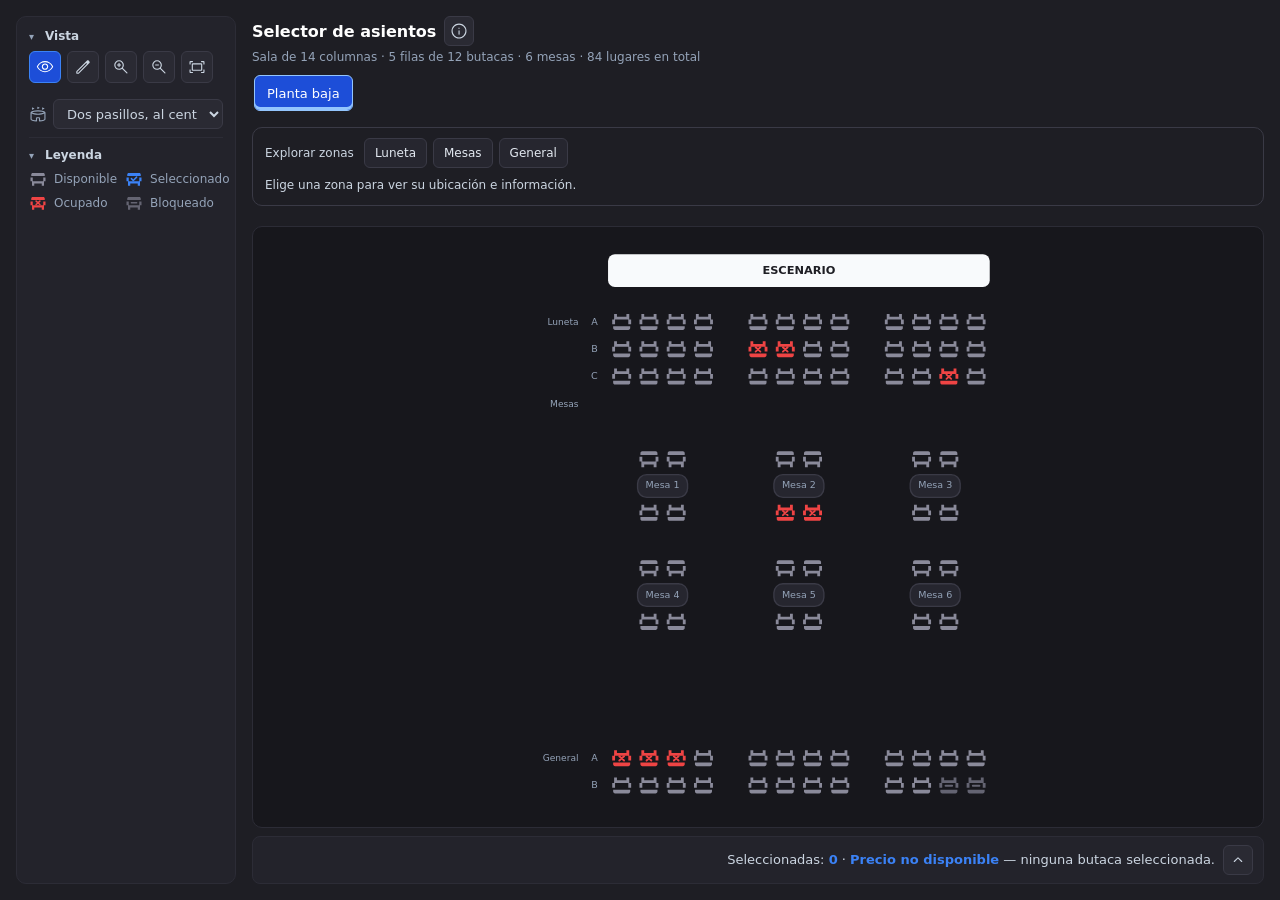
==== commit 796dd670: "Reutilizar catalogo fisico e indexar mesas y grupos Cada consulta comercial repetia validacion y gen" ====
--- a/index.html
+++ b/index.html
@@ -418,6 +418,14 @@
 #zonas-vista button:focus-visible, #quitar-realce-zona:focus-visible { outline: 2px solid #93c5fd; outline-offset: 2px; }
 #zonas-vista button[aria-pressed="true"] { background: var(--acento); color: white; }
 .resumen-zona { font-size: 12px; line-height: 1.6; color: var(--texto-tenue); margin: 8px 0 0; }
+.compra-general { margin-top: 10px; font-size: 13px; }
+.compra-general p { margin: 0 0 8px; }
+.compra-general input { width: 90px; margin-left: 8px; min-height: 38px; padding: 6px 10px;
+  box-sizing: border-box; border: 1px solid var(--borde); border-radius: 5px;
+  background: var(--fondo); color: var(--texto); font: inherit; color-scheme: dark; }
+.compra-general input:focus-visible { outline: 2px solid var(--realce); outline-offset: 2px; }
+.compra-general input:disabled { opacity: .5; }
+.butaca.acceso-general { cursor: pointer; }
 #etiqueta-nivel-zona { font-size: 12px; margin-top: 8px; }
 #etiqueta-palco-vista { font-size: 12px; margin-top: 8px; }
 #palco-vista { margin-left: 6px; max-width: 100%; padding: 5px 8px; border: 1px solid var(--borde); border-radius: 6px; background: #26262f; color: var(--texto-claro); font: inherit; }
@@ -628,6 +636,11 @@
         <label id="etiqueta-nivel-zona" hidden>Nivel de la zona <select id="nivel-zona"></select></label>
         <label id="etiqueta-palco-vista" hidden>Destacar palco <select id="palco-vista"></select></label>
         <p id="resumen-zona" class="resumen-zona" role="status" aria-live="polite">Elige una zona para ver su ubicación e información.</p>
+        <div id="compra-general" class="compra-general" hidden>
+          <p>Acceso general: ubicación por orden de llegada, sin asiento asignado.</p>
+          <label for="cantidad-general">Cantidad de entradas</label>
+          <input id="cantidad-general" type="number" min="0" step="1" value="0" inputmode="numeric" aria-describedby="resumen-zona">
+        </div>
       </section>
       <!-- Hojas de informacion, de una en una. En escritorio el panel baja sobre el plano.
            Se abren solo al pulsar el boton de informacion. -->
@@ -773,7 +786,8 @@
       <details class="grupo numeracion-oficial" id="grupo-niveles">
         <summary>Niveles y regiones</summary>
         <label for="nombre-nivel">Nombre del nivel</label><input id="nombre-nivel" maxlength="40" placeholder="Ej.: Galería">
-        <label><input id="butacas-numeradas" type="checkbox"> Butacas con número interior en este nivel</label>
+        <label><input id="silueta-amplia" type="checkbox"> Silueta amplia de butaca en este nivel</label>
+        <label><input id="butacas-numeradas" type="checkbox"> Mostrar número interior en este nivel</label>
         <button id="agregar-nivel" type="button">Agregar nivel</button>
         <button id="renombrar-nivel" type="button">Renombrar nivel actual</button>
         <button id="eliminar-nivel" type="button">Eliminar nivel actual</button>
@@ -951,6 +965,7 @@
 // Aforo maximo de un plano: mas butacas hacen lento el dibujo (varios nodos SVG por
 // butaca). Lo aplican validarMapa y el editor, asi que ningun mapa guardado lo supera.
 const BUTACAS_MAXIMAS = 20000;
+const ELEMENTOS_MAPA_MAXIMOS = 22000;
 const numeroConMiles = (n) => n.toLocaleString('es-MX');
 const motivoDeAforo = (n) => (n > BUTACAS_MAXIMAS
   ? 'la sala tendría ' + numeroConMiles(n) + ' butacas y el máximo es ' + numeroConMiles(BUTACAS_MAXIMAS) : null);
@@ -2005,8 +2020,19 @@
   const nuevo = copiarPlano(plano);
   nuevo.niveles = copiarDatos(nivelesDe(plano));
   const nivel = nuevo.niveles.find((n) => n.id === id);
+  if (nivel.butacasNumeradas) nivel.siluetaAmplia = true;
   if (mostrar) nivel.butacasNumeradas = true;
   else delete nivel.butacasNumeradas;
+  return nuevo;
+}
+function mostrarSiluetaAmplia(plano, id, mostrar) {
+  if (typeof mostrar !== 'boolean' || !nivelesDe(plano).some(n => n.id === id)) return { motivo: 'nivel u opción inválidos' };
+  if (plano.revisionFisica?.estado === 'publicada') return { motivo: 'Crea un borrador antes de cambiar la presentación del nivel.' };
+  const nuevo = copiarPlano(plano);
+  nuevo.niveles = copiarDatos(nivelesDe(plano));
+  const nivel = nuevo.niveles.find(n => n.id === id);
+  if (mostrar) nivel.siluetaAmplia = true;
+  else { delete nivel.siluetaAmplia; delete nivel.butacasNumeradas; }
   return nuevo;
 }
 function eliminarNivel(plano, id) {
@@ -2036,7 +2062,7 @@
     sala = generarPlanoNivel(definicion, n.id === activo && !plano ? null : local);
     sala.nivel = n.id;
     sala.niveles = niveles.map(({ id, nombre }) => ({ id, nombre }));
-    for (const b of butacas) { b.nivel = n.id; b.nombreNivel = n.nombre; b.butacaNumerada = n.butacasNumeradas === true; }
+    for (const b of butacas) { b.nivel = n.id; b.nombreNivel = n.nombre; b.butacaNumerada = n.butacasNumeradas === true; b.siluetaAmplia = n.siluetaAmplia === true || b.butacaNumerada; }
     if (niveles.length > 1 || bloquesFilas.some((p) => p.geometria)) {
       const fallo = primeraPiezaQueNoCabe(sala);
       if (fallo) sala.errorDeGeometria = fallo;
@@ -2139,8 +2165,9 @@
   const bloqueadas = new Set((plano && plano.bloqueadas) || definicion.bloqueadas ||
                              idsBloqueadosPorBandas(sala));
   for (const b of butacas) if (bloqueadas.has(b.id)) b.estado = 'bloqueada';
+  const lugaresPorMesa = agruparLugaresPorGrupo(butacas);
   for (const mesa of mesas.filter((m) => m.completa)) {
-    const lugares = butacas.filter((b) => b.grupo && b.grupo.id === mesa.id);
+    const lugares = lugaresPorMesa.get(mesa.id) || [];
     if (lugares.some((b) => b.estado === 'ocupada')) {
       for (const b of lugares) if (b.estado === 'libre') b.estado = 'ocupada';
     }
@@ -3271,11 +3298,51 @@
 // es el orden en que salen los errores.
 
 // Lo que impide siquiera mirar el archivo. Devuelve el motivo, o null si se puede seguir.
+function motivoRecursosMapa(dato) {
+  let elementos = 0;
+  const contar = (lista) => {
+    if (!Array.isArray(lista)) return false;
+    elementos += lista.length;
+    return elementos > ELEMENTOS_MAPA_MAXIMOS;
+  };
+  const niveles = Array.isArray(dato.niveles) ? dato.niveles : [];
+  if (niveles.length > 12) return 'se requieren de 1 a 12 niveles';
+  for (const plano of [dato, ...niveles.slice(1).map((n) => n?.plano)]) {
+    if (!plano || typeof plano !== 'object') continue;
+    for (const campo of ['bandas', 'mesas', 'bloquesFilas', 'formas', 'butacasSueltas', 'regionesLibres']) {
+      if (contar(plano[campo])) return 'el mapa supera el máximo de ' + ELEMENTOS_MAPA_MAXIMOS + ' elementos de dibujo';
+    }
+    for (const b of Array.isArray(plano.bandas) ? plano.bandas : []) {
+      if (contar(b?.verticales)) return 'el mapa supera el máximo de ' + ELEMENTOS_MAPA_MAXIMOS + ' elementos de dibujo';
+      for (const v of Array.isArray(b?.verticales) ? b.verticales : []) {
+        if (contar(v?.bandas)) return 'el mapa supera el máximo de ' + ELEMENTOS_MAPA_MAXIMOS + ' elementos de dibujo';
+      }
+    }
+  }
+  return null;
+}
+
+// Validar no debe sustituir los objetos a los que apuntan el SVG y porId.
+function conservarEscenaGenerada(calcular) {
+  const listas = [butacas, muebles, mesas, bloquesFilas, formas, butacasSueltas];
+  const anteriores = listas.map((lista) => lista.slice());
+  const indice = { ...zonas }, referencia = { ...escenario }, nivel = nivelGenerado;
+  try { return calcular(); }
+  finally {
+    listas.forEach((lista, i) => { lista.length = 0; for (const elemento of anteriores[i]) lista.push(elemento); });
+    for (const k of Object.keys(zonas)) delete zonas[k];
+    Object.assign(zonas, indice);
+    for (const k of Object.keys(escenario)) delete escenario[k];
+    Object.assign(escenario, referencia);
+    nivelGenerado = nivel;
+  }
+}
+
 function motivoDeCabecera(dato) {
   if (!dato || typeof dato !== 'object' || Array.isArray(dato)) return 'el archivo no contiene un mapa';
   if (dato.formato !== FORMATO_MAPA) return 'no es un mapa de este selector de asientos';
   if (![1, 2, 3, 4, 5, 6, 7, VERSION_MAPA].includes(dato.version)) return 'versión de mapa no compatible (' + dato.version + ')';
-  return null;
+  return motivoRecursosMapa(dato);
 }
 
 // Recorre una lista de piezas del mapa: comprueba el id contra su patron, aparta los
@@ -3683,6 +3750,7 @@
   for (let i = 0; i < dato.niveles.length; i++) {
     const n = dato.niveles[i];
     if (n?.butacasNumeradas !== undefined && typeof n.butacasNumeradas !== 'boolean') errores.push('opción de butacas numeradas inválida');
+    if (n?.siluetaAmplia !== undefined && typeof n.siluetaAmplia !== 'boolean') errores.push('opción de silueta amplia inválida');
     if (!n || !/^n[1-9]\d{0,5}$/.test(n.id) || idsNivel.has(n.id) || typeof n.nombre !== 'string' || !n.nombre.trim() || n.nombre.length > 40 ||
         nombres.has(n.nombre.trim().toLocaleUpperCase('es')) || (i > 0 && (!n.plano || typeof n.plano !== 'object'))) { errores.push('nivel inválido o repetido'); continue; }
     idsNivel.add(n.id); nombres.add(n.nombre.trim().toLocaleUpperCase('es'));
@@ -3695,6 +3763,8 @@
     if (resultado.errores) { errores.push(...resultado.errores.map((e) => dato.niveles.length > 1 ? n.nombre + ': ' + e : e)); continue; }
     const m = resultado.mapa;
     m.regionesLibres = regionesDeMapa(local.regionesLibres, new Set(m.zonas.map((z) => z.id)), errores);
+    const aforoAcumulado = motivoDeAforo(Object.keys(identidad).length + Object.keys(m.identidadFisica).length);
+    if (aforoAcumulado) return { errores: [aforoAcumulado] };
     for (const p of m.bloquesFilas) {
       if (p.region && !m.regionesLibres.some((r) => r.id === p.region)) errores.push('región desconocida de ' + p.id);
       for (const [clave, a] of Object.entries(p.ajustes || {})) if (m.identidadFisica[p.id + '-' + clave]?.id !== a.id) errores.push('corrección de un ID retirado o distinto');
@@ -3702,8 +3772,9 @@
     const dibujo = [...nodosDeBandas(m.bandas).map((p) => p.id), ...piezasDe(m).filter((p) => p.id).map((p) => p.id), ...m.regionesLibres.map((r) => r.id)];
     for (const id of dibujo) { if (idsDibujo.has(id)) errores.push('ID de dibujo repetido entre niveles: ' + id); idsDibujo.add(id); }
     for (const [k, f] of Object.entries(m.identidadFisica)) { if (identidad[k]) errores.push('clave de lugar repetida entre niveles'); identidad[k] = f; }
-    if (!i) { principal = m; niveles.push({ id: n.id, nombre: n.nombre.trim(), ...(n.butacasNumeradas ? { butacasNumeradas: true } : {}) }); }
-    else niveles.push({ id: n.id, nombre: n.nombre.trim(), ...(n.butacasNumeradas ? { butacasNumeradas: true } : {}), plano: geometriaDeNivel(m) });
+    const presentacion = { ...(n.butacasNumeradas ? { butacasNumeradas: true } : {}), ...(n.siluetaAmplia ? { siluetaAmplia: true } : {}) };
+    if (!i) { principal = m; niveles.push({ id: n.id, nombre: n.nombre.trim(), ...presentacion }); }
+    else niveles.push({ id: n.id, nombre: n.nombre.trim(), ...presentacion, plano: geometriaDeNivel(m) });
   }
   if (errores.length) return { errores };
   if (Object.keys(identidad).length !== Object.keys(dato.identidadFisica || {}).length) return { errores: ['nivel físico desconocido en el inventario'] };
@@ -3866,7 +3937,7 @@
   if (errores.length) return { errores };
 
   // Los contadores nunca por debajo de lo que ya existe: un id no se reutiliza.
-  const maximo = (ids, patron) => Math.max(0, ...[...ids].map((id) => Number((id.match(patron) || [])[1]) || 0));
+  const maximo = (ids, patron) => [...ids].reduce((mayor, id) => Math.max(mayor, Number((id.match(patron) || [])[1]) || 0), 0);
   const contador = (valor, ids, patron) =>
     Math.max(esEntero(valor, 1, 1e6) ? valor : 1, maximo(ids, patron) + 1);
   const mapa = {
@@ -3891,6 +3962,16 @@
       modoNumeracion: dato.modoNumeracion, revisionFisica: { recintoId: dato.revisionFisica.recintoId, numero: dato.revisionFisica.numero, estado: dato.revisionFisica.estado,
         ...(dato.revisionFisica.estado === 'publicada' ? { huella: dato.revisionFisica.huella } : {}) } } : {}),
   };
+  // Contar con las medidas limpias antes de crear miles de objetos de butaca.
+  const rejilla = rejillaDeBloques(distribucion);
+  const dispuesta = disponerBandas(bandas, rejilla.ancho);
+  const aforoPrevio = hojasDe(dispuesta.colocadas).reduce((n, b) => n + (b.tipo === 'filas'
+    ? b.filas * columnasDeBanda(rejilla, b).length : 0), 0)
+    + bloquesLimpios.reduce((n, b) => n + b.ancho * b.filas, 0)
+    + mesasLimpias.reduce((n, m) => n + (esMesaRedonda(m) ? m.lugares : m.largo * (m.unLado ? 1 : 2) + (m.cabeceras ? 2 : 0)), 0)
+    + butacasLimpias.length;
+  const exceso = motivoDeAforo(aforoPrevio);
+  if (exceso) return { errores: [exceso] };
   const sala = generarPlano(definicionDeMapa(mapa));
   const aforo = motivoDeAforo(butacas.length);
   if (aforo) return { errores: [aforo] };
@@ -4584,18 +4665,26 @@
 const marcarTodasLasMesas = (plano, completa) => marcarVenta(plano, completa, () => true);
 
 // Los lugares de una mesa, en orden.
-const lugaresDeMesa = (id, lista) => lista.filter((b) => b.grupo && b.grupo.id === id);
+function agruparLugaresPorGrupo(lista) {
+  const grupos = new Map();
+  for (const b of lista) if (b.grupo) {
+    if (!grupos.has(b.grupo.id)) grupos.set(b.grupo.id, []);
+    grupos.get(b.grupo.id).push(b);
+  }
+  return grupos;
+}
+const lugaresDeMesa = (id, lista, grupos = null) => grupos ? grupos.get(id) || [] : lista.filter((b) => b.grupo && b.grupo.id === id);
 
 // Elige o suelta una butaca. En una mesa completa, elige o suelta todos sus lugares
 // libres a la vez. Devuelve si quedo elegida (o null si no se puede elegir).
-function alternarEleccion(ids, butaca, lista) {
+function alternarEleccion(ids, butaca, lista, grupos = null) {
   if (!butaca || butaca.estado !== 'libre') return null;
   if (!butaca.grupo || !butaca.grupo.completa) {
     if (ids.delete(butaca.id)) return false;
     ids.add(butaca.id);
     return true;
   }
-  const libres = lugaresDeMesa(butaca.grupo.id, lista).filter((b) => b.estado === 'libre');
+  const libres = lugaresDeMesa(butaca.grupo.id, lista, grupos).filter((b) => b.estado === 'libre');
   const elegida = libres.some((b) => ids.has(b.id));
   for (const b of libres) {
     if (elegida) ids.delete(b.id);
@@ -4609,12 +4698,13 @@
 // nombres de las mesas que se completaron, para avisar.
 function completarMesasElegidas(ids, lista) {
   const completadas = [];
+  const grupos = agruparLugaresPorGrupo(lista);
   const mesasCompletas = new Map();
   for (const b of lista) {
     if (b.grupo && b.grupo.completa) mesasCompletas.set(b.grupo.id, b.grupo.nombre);
   }
   for (const [id, nombre] of mesasCompletas) {
-    const libres = lugaresDeMesa(id, lista).filter((b) => b.estado === 'libre');
+    const libres = lugaresDeMesa(id, lista, grupos).filter((b) => b.estado === 'libre');
     const elegidos = libres.filter((b) => ids.has(b.id)).length;
     if (elegidos && elegidos < libres.length) {
       for (const b of libres) ids.add(b.id);
@@ -4702,6 +4792,7 @@
 
 // El evento vive aparte: nunca se escribe en planos, mapas ni localStorage.
 let eventoConectado = null;
+const cantidadesGenerales = new Map();
 
 const TIPOS_REFERENCIA_EVENTO = ['nivel', 'zona', 'sector', 'fila', 'grupo', 'lugar'];
 const ESTADOS_EVENTO = ['libre', 'reservado', 'vendido', 'desconocido'];
@@ -4715,13 +4806,48 @@
 // Sin prioridad implicita: dos categorias distintas sobre un mismo lugar son error.
 // El resultado materializa pertenencias cruzadas, sin suponer que forman un arbol.
 function resolverEventoDeMapa(datoMapa, dato) {
+  const preparado = prepararRecintoEvento(datoMapa);
+  return preparado.errores ? preparado : resolverEventoDeRecinto(preparado.recinto, dato);
+}
+
+// El token no expone el catalogo ni sus indices. Se retira con la sesion y es recolectable.
+const RECINTOS_PREPARADOS = new WeakMap();
+function congelarDatos(dato) {
+  if (!dato || typeof dato !== 'object' || Object.isFrozen(dato)) return dato;
+  for (const valor of Object.values(dato)) congelarDatos(valor);
+  return Object.freeze(dato);
+}
+function prepararRecintoEvento(datoMapa) {
   const exportacion = exportarLugaresDeMapa(datoMapa);
   if (exportacion.errores) return exportacion;
-  const catalogo = exportacion.catalogo;
+  const catalogo = congelarDatos(exportacion.catalogo);
+  if (catalogo.revision.estado !== 'publicada') return { errores: ['el evento requiere una revisión física publicada'] };
+  const zonasFisicas = congelarDatos(copiarZonas(datoMapa.zonas));
+  const indices = Object.fromEntries(TIPOS_REFERENCIA_EVENTO.map((t) => [t, new Set()]));
+  const referencias = new Map();
+  for (const p of catalogo.lugares) {
+    const refs = referenciasDeLugar(p);
+    referencias.set(p.local_place_id, refs);
+    for (const [t, id] of Object.entries(refs)) if (id) indices[t].add(id);
+  }
+  for (const z of zonasFisicas) indices.zona.add(z.id);
+  for (const n of catalogo.niveles) indices.nivel.add(n.id);
+  for (const s of catalogo.sectores) indices.sector.add(s.id);
+  for (const f of catalogo.filas) indices.fila.add(f.id);
+  for (const g of catalogo.grupos) indices.grupo.add(g.id);
+  const recinto = Object.freeze({});
+  RECINTOS_PREPARADOS.set(recinto, { catalogo, zonasFisicas, indices, referencias,
+    catalogoPorId: new Map(catalogo.lugares.map(p => [p.local_place_id, p])),
+    nombresZona: new Map(zonasFisicas.map(z => [z.id, z.nombre])) });
+  return { recinto };
+}
+function resolverEventoDeRecinto(recinto, dato) {
+  const fisico = RECINTOS_PREPARADOS.get(recinto);
+  if (!fisico) return { errores: ['el recinto no fue preparado por el selector'] };
+  const { catalogo, zonasFisicas, indices, referencias, catalogoPorId, nombresZona } = fisico;
   const r = catalogo.revision;
   const error = (mensaje) => ({ errores: [mensaje] });
-  if (r.estado !== 'publicada') return error('el evento requiere una revisión física publicada');
-  if (!dato || dato.formato !== 'sintaquilla/evento-asientos' || dato.version !== 1) return error('formato de evento no compatible');
+  if (!dato || dato.formato !== 'sintaquilla/evento-asientos' || ![1, 2].includes(dato.version)) return error('formato de evento no compatible');
   const e = dato.evento;
   if (!e || !idDeEventoValido(e.id) || typeof e.nombre !== 'string' || !e.nombre.trim() || e.nombre.length > 180 ||
       e.moneda !== 'MXN' || !Number.isSafeInteger(e.versionEstado) || e.versionEstado < 0) return error('cabecera del evento inválida');
@@ -4735,14 +4861,6 @@
         c.nombre.length > 80 || typeof c.activa !== 'boolean' || !esEntero(c.precioCentavos, 0, PRECIO_MAXIMO)) return error('categoría o precio del evento inválido');
     categorias.set(c.id, { id: c.id, nombre: c.nombre, activa: c.activa, precioCentavos: c.precioCentavos });
   }
-  const indices = Object.fromEntries(TIPOS_REFERENCIA_EVENTO.map((t) => [t, new Set()]));
-  for (const p of catalogo.lugares) for (const [t, id] of Object.entries(referenciasDeLugar(p))) if (id) indices[t].add(id);
-  // Tambien se pueden cerrar grupos o zonas vacios, sin fabricar lugares.
-  for (const z of datoMapa.zonas) indices.zona.add(z.id);
-  for (const n of catalogo.niveles) indices.nivel.add(n.id);
-  for (const s of catalogo.sectores) indices.sector.add(s.id);
-  for (const f of catalogo.filas) indices.fila.add(f.id);
-  for (const g of catalogo.grupos) indices.grupo.add(g.id);
   const exclusiones = Object.create(null);
   for (const t of TIPOS_REFERENCIA_EVENTO) {
     const v = dato.exclusiones?.[t];
@@ -4757,6 +4875,20 @@
   }
   const grupos = new Map();
   const idsPublicos = new Set();
+  const zonasEvento = new Map();
+  if (dato.version === 2) {
+    if (!lista(dato.zonas, zonasFisicas.length) || dato.zonas.length !== zonasFisicas.length) return error('faltan modalidades de zonas del evento');
+    for (const z of dato.zonas) {
+      if (!z || !indices.zona.has(z.id) || zonasEvento.has(z.id) || !['asignada','general'].includes(z.modalidad)) return error('modalidad de zona inválida o repetida');
+      if (z.modalidad === 'general' && (!idDeEventoValido(z.event_zone_id) || idsPublicos.has(z.event_zone_id) ||
+          !categorias.has(z.categoriaId) || !esEntero(z.cupo,0,BUTACAS_MAXIMAS) ||
+          !(z.disponibles === null || esEntero(z.disponibles,0,z.cupo)))) return error('cupo, tarifa o identidad general inválidos');
+      if (z.modalidad === 'general') idsPublicos.add(z.event_zone_id);
+      zonasEvento.set(z.id, { ...z, nombre: nombresZona.get(z.id) });
+    }
+  }
+  const esGeneral = (p) => zonasEvento.get(p.physical_zone.id)?.modalidad === 'general';
+  if (catalogo.lugares.some(p => esGeneral(p) && p.physical_group)) return error('acceso general no admite mesas o palcos físicos en esta versión');
   for (const g of dato.grupos) {
     if (!g || !indices.grupo.has(g.id) || grupos.has(g.id) || !idDeEventoValido(g.event_group_id) ||
         idsPublicos.has(g.event_group_id) || !['individual', 'completa'].includes(g.modalidad)) return error('grupo del evento inválido');
@@ -4768,25 +4900,37 @@
   for (const p of dato.lugares) {
     if (!p || !indices.lugar.has(p.local_place_id) || estados.has(p.local_place_id) || !idDeEventoValido(p.event_place_id) ||
         idsPublicos.has(p.event_place_id) || (p.estado !== undefined && !ESTADOS_EVENTO.includes(p.estado))) return error('identidad o estado de un lugar del evento inválido');
+    if (esGeneral(catalogoPorId.get(p.local_place_id))) return error('una zona general no recibe identidades de butacas del evento');
     idsPublicos.add(p.event_place_id);
     estados.set(p.local_place_id, { event_place_id: p.event_place_id, estado: p.estado ?? 'desconocido' });
   }
-  if (estados.size !== catalogo.lugares.length) return error('faltan identidades de lugares del evento');
+  if (estados.size !== catalogo.lugares.filter(p => !esGeneral(p)).length) return error('faltan identidades de lugares del evento');
   const lugares = new Map();
   for (const p of catalogo.lugares) {
-    const refs = referenciasDeLugar(p);
+    const refs = referencias.get(p.local_place_id);
     const excluido = Object.entries(refs).some(([t, id]) => exclusiones[t].has(id));
     const tarifas = new Set(Object.entries(refs).map(([t, id]) => asignaciones[t].get(id)).filter(Boolean));
     if (tarifas.size > 1) return error('tarifas contradictorias para ' + p.label);
     const categoria = categorias.get([...tarifas][0]);
     const habilitado = !p.blocked && !excluido;
-    if (habilitado && (!categoria || !categoria.activa)) return error('falta una categoría activa para ' + p.label);
-    const estado = estados.get(p.local_place_id);
-    const disponible = habilitado && estado.estado === 'libre';
+    const general = esGeneral(p);
+    if (!general && habilitado && (!categoria || !categoria.activa)) return error('falta una categoría activa para ' + p.label);
+    if (general && tarifas.size) return error('la tarifa general debe asignarse a la zona, sin tarifas por butaca');
+    const estado = estados.get(p.local_place_id) || { event_place_id: null, estado: 'desconocido' };
+    const disponible = !general && habilitado && estado.estado === 'libre';
     lugares.set(p.local_place_id, { ...p, ...estado, categoria: categoria || null, habilitado, disponible,
-      comprable: disponible, motivo: p.blocked ? 'físicamente inutilizable' : excluido ? 'no habilitado para esta función' :
+      comprable: disponible, accesoGeneral: general, motivo: general ? 'acceso general, sin asiento asignado' : p.blocked ? 'físicamente inutilizable' : excluido ? 'no habilitado para esta función' :
         estado.estado === 'desconocido' ? 'disponibilidad sin confirmar' : estado.estado === 'reservado' ? 'reservado' : estado.estado === 'vendido' ? 'vendido' : '' });
     if (p.physical_group && !p.blocked) grupos.get(p.physical_group.id).requeridos.push(p.local_place_id);
+  }
+  const generales = new Map();
+  const capacidades = new Map();
+  for (const p of lugares.values()) if (p.habilitado) capacidades.set(p.physical_zone.id, (capacidades.get(p.physical_zone.id) || 0) + 1);
+  for (const z of zonasEvento.values()) if (z.modalidad === 'general') {
+    const capacidad = capacidades.get(z.id) || 0;
+    const categoria = categorias.get(z.categoriaId);
+    if (z.cupo > capacidad || (z.cupo && !categoria.activa)) return error('cupo general superior a capacidad habilitada o tarifa inactiva');
+    generales.set(z.id, { ...z, categoria, capacidad, comprable: z.cupo > 0 && z.disponibles !== null && z.disponibles > 0 });
   }
   for (const g of grupos.values()) {
     g.comprable = g.requeridos.length > 0 && g.requeridos.every((id) => lugares.get(id).disponible);
@@ -4796,14 +4940,15 @@
     }
   }
   return { evento: { cabecera: { id: e.id, nombre: e.nombre, moneda: e.moneda, versionEstado: e.versionEstado,
-    revision: { ...r } }, lugares, grupos, categorias, catalogo } };
+    revision: { ...r } }, version: dato.version, lugares, grupos, categorias, catalogo, generales, zonasEvento } };
 }
 
 function conteosDeEvento(evento) {
-  const lista = [...evento.lugares.values()];
-  return { inventariados: lista.length, utilizables: lista.filter((p) => !p.blocked).length,
-    habilitados: lista.filter((p) => p.habilitado).length, disponibles: lista.filter((p) => p.disponible).length,
-    comprables: lista.filter((p) => p.comprable).length,
+  const todos = [...evento.lugares.values()], lista = todos.filter(p => !p.accesoGeneral);
+  const generales = [...(evento.generales?.values() || [])];
+  return { inventariados: todos.length, utilizables: todos.filter((p) => !p.blocked).length,
+    habilitados: lista.filter((p) => p.habilitado).length + generales.reduce((s,z)=>s+z.cupo,0), disponibles: lista.filter((p) => p.disponible).length + generales.reduce((s,z)=>s+(z.disponibles || 0),0),
+    comprables: lista.filter((p) => p.comprable).length + generales.reduce((s,z)=>s+(z.comprable ? z.disponibles : 0),0),
     conjuntosComprables: [...evento.grupos.values()].filter((g) => g.modalidad === 'completa' && g.comprable).length };
 }
 
@@ -4812,11 +4957,17 @@
   return JSON.stringify({ cabecera: evento.cabecera,
     lugares: ordenar([...evento.lugares.values()].map((p) => [p.local_place_id, p.event_place_id, p.estado,
       p.habilitado, p.categoria?.id ?? null, p.categoria?.precioCentavos ?? null])),
-    grupos: ordenar([...evento.grupos.values()].map((g) => [g.id, g.event_group_id, g.modalidad])) });
+    grupos: ordenar([...evento.grupos.values()].map((g) => [g.id, g.event_group_id, g.modalidad])),
+    zonas: ordenar([...(evento.zonasEvento?.values() || [])].map(z=>[z.id,z.modalidad,z.event_zone_id,z.cupo,z.disponibles,z.categoriaId,evento.categorias.get(z.categoriaId)?.precioCentavos])) });
 }
 
 function motivoCambioDeEvento(actual, nuevo) {
   if (nuevo.cabecera.id !== actual.cabecera.id) return 'La respuesta pertenece a otro evento.';
+  if (actual.version !== nuevo.version) return 'Cambió la versión del contrato del evento.';
+  for (const [id,z] of actual.zonasEvento || []) {
+    const otra = nuevo.zonasEvento.get(id);
+    if (otra?.modalidad !== z.modalidad || otra?.event_zone_id !== z.event_zone_id) return 'Cambió la modalidad o identidad de una zona; vuelve a cargar el evento.';
+  }
   for (const [id, p] of actual.lugares) if (nuevo.lugares.get(id)?.event_place_id !== p.event_place_id) return 'Cambió la identidad de un lugar del evento.';
   for (const [id, g] of actual.grupos) if (nuevo.grupos.get(id)?.event_group_id !== g.event_group_id) return 'Cambió la identidad de un grupo del evento.';
   return null;
@@ -4843,7 +4994,24 @@
   return [...quitados];
 }
 
-function solicitudDeSeleccionEvento(ids, evento) {
+function conciliarCantidadesGenerales(cantidades, evento) {
+  const quitadas = [];
+  for (const [id,cantidad] of cantidades) {
+    const z = evento.generales?.get(id);
+    if (!z?.comprable || !esEntero(cantidad,1,z.disponibles)) { cantidades.delete(id); quitadas.push(id); }
+  }
+  return quitadas;
+}
+
+function cambiarCantidadGeneral(cantidades, id, cantidad, evento) {
+  const zona = evento.generales?.get(id);
+  if (!zona || !esEntero(cantidad, 0, BUTACAS_MAXIMAS) || (cantidad && (!zona.comprable || cantidad > zona.disponibles))) return { motivo: 'Cantidad general no disponible o inválida.' };
+  if (cantidad) cantidades.set(id, cantidad);
+  else cantidades.delete(id);
+  return { cantidad };
+}
+
+function solicitudDeSeleccionEvento(ids, evento, cantidades = new Map()) {
   const lugares = [], grupos = new Set();
   let totalCentavos = 0;
   for (const id of ids) {
@@ -4851,15 +5019,24 @@
     if (!p?.comprable) return { errores: ['la selección incluye un lugar no comprable'] };
     const g = evento.grupos.get(p.physical_group?.id);
     if (g?.modalidad === 'completa') {
-      if (!g.requeridos.every((x) => ids.has(x))) return { errores: ['la selección contiene un conjunto parcial'] };
+      if (!grupos.has(g.event_group_id) && !g.requeridos.every((x) => ids.has(x))) return { errores: ['la selección contiene un conjunto parcial'] };
       grupos.add(g.event_group_id);
     } else lugares.push(p.event_place_id);
     totalCentavos += p.categoria.precioCentavos;
   }
+  const generales = [];
+  let cantidadGeneral = 0;
+  for (const [id,cantidad] of cantidades) {
+    const z = evento.generales?.get(id);
+    if (!z?.comprable || !esEntero(cantidad,1,z.disponibles)) return { errores: ['cantidad general no disponible o inválida'] };
+    generales.push({event_zone_id:z.event_zone_id,cantidad});
+    cantidadGeneral += cantidad; totalCentavos += cantidad * z.categoria.precioCentavos;
+  }
   if (!Number.isSafeInteger(totalCentavos)) return { errores: ['importe fuera de rango'] };
   return { solicitud: { event_id: evento.cabecera.id, revision: { ...evento.cabecera.revision },
-    state_version: evento.cabecera.versionEstado, event_place_ids: lugares, event_group_ids: [...grupos] },
-    cantidad: ids.size, totalCentavos };
+    state_version: evento.cabecera.versionEstado, event_place_ids: lugares, event_group_ids: [...grupos],
+    ...(evento.version === 2 ? { accesos_generales: generales } : {}) },
+    cantidad: ids.size + cantidadGeneral, totalCentavos };
 }
 
 // Exploración visual: nunca modifica pertenencias, selección ni datos del evento.
@@ -5195,8 +5372,10 @@
 const formatoDinero = new Intl.NumberFormat('es-MX', { style: 'currency', currency: 'MXN' });
 const dinero = (centavos) => formatoDinero.format(centavos / 100);
 const porId = new Map();   // id -> butaca, para no recorrer la lista en cada interaccion
+let mesasPorId = new Map();
+let lugaresPorGrupo = new Map();
 // La zona abre la etiqueta, como saldra en el boleto; el id queda aparte.
-const etiquetaDe = (b) => ((salaActual?.niveles?.length > 1 ? b.nombreNivel + ', ' : '') + (b.sectorFisico ? b.sectorFisico.nombre + ', ' : '') + (b.grupo?.tipo === 'palco' ? zonas[b.zona].nombre + ', ' + b.grupo.nombre + ', lugar ' + b.numero : b.grupo ? zonas[b.zona].nombre + ', mesa ' + b.numeroMesa +
+const etiquetaDe = (b) => b.accesoGeneral ? zonas[b.zona].nombre + ', acceso general, sin asiento asignado' : ((salaActual?.niveles?.length > 1 ? b.nombreNivel + ', ' : '') + (b.sectorFisico ? b.sectorFisico.nombre + ', ' : '') + (b.grupo?.tipo === 'palco' ? zonas[b.zona].nombre + ', ' + b.grupo.nombre + ', lugar ' + b.numero : b.grupo ? zonas[b.zona].nombre + ', mesa ' + b.numeroMesa +
   (b.grupo.completa ? ' completa' : '') + ', lugar ' + b.numero
   : b.seccion + ', fila ' + b.fila + ', butaca ' + b.numero));
 
@@ -5215,19 +5394,16 @@
 // Un tablero de mesa completa: se puede tocar (en Previsualizar) y se marca elegido
 // cuando sus lugares lo estan.
 function marcarTableroDeMesa(tablero, id) {
-  const mesa = mesas.find((m) => m.id === id);
+  const mesa = mesasPorId.get(id);
   if (!mesa || !mesa.completa) return;
   tablero.classList.add('completa');
-  const libres = butacas.filter((b) => b.grupo && b.grupo.id === id && b.estado === 'libre');
+  const libres = (lugaresPorGrupo.get(id) || []).filter(b => b.estado === 'libre');
   if (libres.length && libres.every((b) => elegidas.has(b.id))) tablero.classList.add('elegida');
 }
 
 function dibujarMuebles() {
   const palcos = new Map();
-  for (const b of butacasVisibles()) if (b.grupo?.tipo === 'palco') {
-    if (!palcos.has(b.grupo.id)) palcos.set(b.grupo.id, []);
-    palcos.get(b.grupo.id).push(b);
-  }
+  for (const [id, lista] of lugaresPorGrupo) if (lista[0].grupo?.tipo === 'palco') palcos.set(id, lista);
   const zonasPalco = new Map();
   for (const lista of palcos.values()) {
     const zona = lista[0].zona;
@@ -5262,7 +5438,7 @@
         x2: d.hasta.x * PASO, y2: d.hasta.y * PASO }));
     }
     capaMuebles.appendChild(divisiones);
-    const referencias = referenciasDeFilasLaterales(butacasVisibles(), centroDelEscenario(escenario));
+    const referencias = referenciasDeFilasLaterales(butacasVisibles().filter(b => !b.accesoGeneral), centroDelEscenario(escenario));
     const filas = nodo('g', { class: 'referencias-filas', 'aria-hidden': 'true' });
     for (const d of referencias.divisiones) filas.appendChild(nodo('line', { x1: d.desde.x * PASO, y1: d.desde.y * PASO, x2: d.hasta.x * PASO, y2: d.hasta.y * PASO }));
     for (const r of referencias.rotulos) filas.appendChild(texto('rotulo-fila-lateral', r.x * PASO, r.y * PASO, r.lineas.join(' ')));
@@ -5310,8 +5486,10 @@
       rect.dataset.pieza = rotulo.dataset.pieza = m.pieza;
       capaMuebles.append(rect, rotulo);
     } else if (m.tipo === 'rotulo') {
+      if (eventoConectado && butacasVisibles().some(b => b.banda === m.banda && b.accesoGeneral)) continue;
       capaMuebles.appendChild(texto('rotulo', (m.x + 0.5) * PASO, (m.y + 0.5) * PASO, m.texto));
     } else if (m.tipo === 'guia') {
+      if (eventoConectado && butacasVisibles().some(b => b.banda === m.banda && b.accesoGeneral)) continue;
       capaMuebles.appendChild(texto('rotulo guia', (m.x + 0.5) * PASO, (m.y + 0.5) * PASO, m.texto));
     } else if (m.tipo === 'subtitulo') {
       (m.lugar === 'margen' ? capaMuebles : capaSubtitulos).appendChild(dibujarSubtitulo(m));
@@ -5413,7 +5591,7 @@
   const marca = nodo('use', { class: 'marca marca-' + cual, href: '#marca-' + cual,
     x: b.x * PASO + (PASO - GLIFO) / 2, y: b.y * PASO + (PASO - GLIFO) / 2,
     width: GLIFO, height: GLIFO });
-  if (b.butacaNumerada) {
+  if (b.siluetaAmplia || b.butacaNumerada) {
     marca.setAttribute('x', b.x * PASO + PASO - 3);
     marca.setAttribute('y', b.y * PASO);
     marca.setAttribute('width', 3); marca.setAttribute('height', 3);
@@ -5447,6 +5625,8 @@
   const trozo = anteriores.size ? null : document.createDocumentFragment();
   let siguiente = capaButacas.firstElementChild;
   butacasVisibles().forEach((b, indice) => {
+    const amplia = b.siluetaAmplia || b.butacaNumerada || b.accesoGeneral;
+    const numerada = b.butacaNumerada && !b.accesoGeneral;
     const seleccionable = b.estado === 'libre';
     const elegida = modo === 'editor' && herramienta === 'fisica' ? seleccionFisica.has(b.id) : elegidas.has(b.id);
     // Al bloquear, cada butaca es un checkbox de «bloqueada»; las ocupadas no se tocan.
@@ -5454,25 +5634,25 @@
     // palomita si ya es de esa zona. Las ocupadas no cambian de zona.
     const dePincel = pintando && b.zona === pincel;
     const marcada = bloqueando ? b.estado === 'bloqueada' : pintando ? dePincel : elegida;
-    const inactiva = numerando ? false : bloqueando || pintando ? b.estado === 'ocupada' : !seleccionable;
+    const inactiva = b.accesoGeneral ? false : numerando ? false : bloqueando || pintando ? b.estado === 'ocupada' : !seleccionable;
     const g = anteriores.get(b.id) || nodo('g', { role: 'checkbox' });
     if (!anteriores.has(b.id)) {
       g.dataset.id = b.id;
       // El area sensible ocupa exactamente la celda. El glifo queda encima.
       g.appendChild(nodo('rect', { class: 'toque', x: b.x * PASO, y: b.y * PASO,
         width: PASO, height: PASO, rx: 2 }));
-      g.appendChild(glifoButaca(b.x, b.y, b.mira, b.butacaNumerada));
-    }
-    const geometria = b.x + ',' + b.y + ',' + b.mira + ',' + b.butacaNumerada;
+      g.appendChild(glifoButaca(b.x, b.y, b.mira, amplia));
+    }
+    const geometria = b.x + ',' + b.y + ',' + b.mira + ',' + amplia;
     const cambioGeometria = g._geometria !== undefined && g._geometria !== geometria;
     if (cambioGeometria) {
       g.firstElementChild.setAttribute('x', b.x * PASO);
       g.firstElementChild.setAttribute('y', b.y * PASO);
-      g.replaceChild(glifoButaca(b.x, b.y, b.mira, b.butacaNumerada), g.children[1]);
+      g.replaceChild(glifoButaca(b.x, b.y, b.mira, amplia), g.children[1]);
     }
     g._geometria = geometria;
     let numero = g.querySelector('.numero-butaca');
-    if (b.butacaNumerada) {
+    if (numerada) {
       if (!numero) { numero = nodo('text', { class: 'numero-butaca', 'aria-hidden': 'true' }); g.appendChild(numero); }
       const angulo = (b.mira || 0) * Math.PI / 180;
       numero.setAttribute('x', (b.x + .5) * PASO - Math.sin(angulo) * GLIFO / 24);
@@ -5482,20 +5662,22 @@
       else { numero.removeAttribute('textLength'); numero.removeAttribute('lengthAdjust'); }
     } else numero?.remove();
     const pieza = b.grupo && b.grupo.tipo !== 'palco' ? b.grupo.id : b.bloque || b.suelta || '';
-    const clase = 'butaca' + (b.butacaNumerada ? ' numerada' : '') + (seleccionable ? '' : ' ' + b.estado) +
+    const clase = 'butaca' + (amplia ? ' numerada' : '') + (b.accesoGeneral ? ' acceso-general' : '') + (seleccionable ? '' : ' ' + b.estado) +
       (modo === 'editor' && herramienta === 'fisica' && seleccionFisica.has(b.id) ? ' fisica-seleccionada' : '') +
       (elegida || dePincel ? ' elegida' : '') +
       (piezasActivas.has(pieza) && modo === 'editor' && !conButacas() ? ' de-pieza-activa' : '');
     const etiqueta = etiquetaDe(b) + (bloqueando
       ? (b.estado === 'ocupada' ? ', ocupada' : ', bloquear')
       : pintando ? ', zona ' + zonas[b.zona].nombre + (b.estado === 'ocupada' ? ', ocupada' : '')
-      : (b.motivoEvento ? ', ' + b.motivoEvento : seleccionable ? '' : ', ' + b.estado));
+      : (b.accesoGeneral ? '' : b.motivoEvento ? ', ' + b.motivoEvento : seleccionable ? '' : ', ' + b.estado));
     // tabindex movil: un solo punto de tabulacion. Colocando mesas, ninguno.
     const tabindex = (modo === 'vista' || conButacas()) && indice === 0 ? '0' : '-1';
     const apariencia = [clase, marcada, inactiva, etiqueta, tabindex, pieza].join('\u0000');
     if (g._apariencia !== apariencia) {
       g.setAttribute('class', clase);
-      g.setAttribute('aria-checked', String(marcada));
+      g.setAttribute('role', b.accesoGeneral ? 'button' : 'checkbox');
+      if (b.accesoGeneral) g.removeAttribute('aria-checked');
+      else g.setAttribute('aria-checked', String(marcada));
       g.setAttribute('aria-label', etiqueta);
       g.setAttribute('tabindex', tabindex);
       if (inactiva) g.setAttribute('aria-disabled', 'true');
@@ -5509,7 +5691,7 @@
     // La marca solo se crea si se va a ver. La de una butaca libre sin elegir estaba ahi
     // igualmente, oculta por CSS: en un recinto grande son 18.000 nodos que nadie mira, la
     // cuarta parte del plano. Al elegirla la pone 'alternar'.
-    const marca = !seleccionable ? b.estado : elegida || dePincel ? 'elegida' : null;
+    const marca = b.accesoGeneral ? null : !seleccionable ? b.estado : elegida || dePincel ? 'elegida' : null;
     const anterior = g.querySelector('.marca');
     if (!marca) anterior?.remove();
     else if (cambioGeometria || anterior?.getAttribute('href') !== '#marca-' + marca) {
@@ -5567,6 +5749,8 @@
 
 function dibujarTodo() {
   if (eventoConectado) aplicarEventoAButacas();
+  mesasPorId = new Map(mesas.map(m => [m.id, m]));
+  lugaresPorGrupo = agruparLugaresPorGrupo(butacasVisibles());
   if (herramienta === 'zona') llenarPincel();
   capaMuebles.textContent = '';
   capaSubtitulos.textContent = '';
@@ -5615,6 +5799,10 @@
   if (!eventoConectado) return partes.join(' · ') + ' · Precio no disponible · Disponibilidad sin confirmar';
   const formato = new Intl.NumberFormat('es-MX', { style: 'currency', currency: eventoConectado.cabecera.moneda });
   const precio = (v) => v === 0 ? 'Gratis' : formato.format(v / 100);
+  const general = eventoConectado.generales.get(zonaExplorada);
+  if (general) return partes.join(' · ') + ' · Acceso general · ' + precio(general.categoria.precioCentavos) + ' por entrada · ' +
+    general.cupo + ' entradas habilitadas en toda la zona · ' + (general.disponibles === null ? 'Disponibilidad sin confirmar' :
+      general.disponibles === 0 ? (general.cupo ? 'Agotado' : 'No habilitada para esta función') : general.disponibles + ' disponibles en toda la zona');
   const rango = (ps) => ps.length === 1 ? precio(ps[0]) : 'De ' + precio(ps[0]) + ' a ' + precio(ps.at(-1));
   partes.push(r.habilitados ? r.habilitados + ' habilitados' : 'No habilitada para esta función');
   partes.push(r.comprables + ' lugares comprables');
@@ -5633,6 +5821,7 @@
 function actualizarExploradorZonas() {
   const panel = document.getElementById('explorador-zonas');
   panel.hidden = modo !== 'vista';
+  actualizarControlGeneral();
   capaRealceZona.textContent = '';
   if (panel.hidden) return;
   const presentes = new Set(butacas.map((b) => b.zona));
@@ -5682,6 +5871,22 @@
     capaRealceZona.appendChild(nodo('path', { d: trazoSuaveDeContorno(puntos) }));
   }
 }
+
+function actualizarControlGeneral() {
+  const zona = eventoConectado?.generales.get(zonaExplorada);
+  document.getElementById('compra-general').hidden = modo !== 'vista' || !zona;
+  const input = document.getElementById('cantidad-general');
+  input.disabled = !zona?.comprable;
+  input.max = String(zona?.disponibles ?? 0);
+  input.value = String(cantidadesGenerales.get(zonaExplorada) || 0);
+}
+
+document.getElementById('cantidad-general').addEventListener('change', (e) => {
+  try {
+    cantidadGeneralDelEvento(zonaExplorada, e.target.value === '' ? NaN : Number(e.target.value));
+    anunciar('Cantidad de acceso general actualizada.');
+  } catch (error) { actualizarControlGeneral(); anunciar(error.message); }
+});
 
 function encuadrarZona() {
   const lista = lugaresDeZonaVisible();
@@ -6622,6 +6827,12 @@
   }
   const b = elemento && porNodo(elemento);
   if (eventoConectado) {
+    if (b?.accesoGeneral) {
+      explorarZona(b.zona);
+      const input = document.getElementById('cantidad-general');
+      if (!input.disabled) input.focus({ preventScroll: true });
+      return;
+    }
     const elegida = alternarLugarEvento(elegidas, b?.id, eventoConectado);
     if (elegida === null) return;
     const grupo = eventoConectado.grupos.get(b.grupo?.id);
@@ -6636,11 +6847,11 @@
     if (grupo?.modalidad === 'completa') marcarTableroElegido(grupo.id, elegida);
     actualizarResumen(); notificarSeleccionEvento(); return;
   }
-  const elegida = alternarEleccion(elegidas, b, butacas);
+  const elegida = alternarEleccion(elegidas, b, butacas, lugaresPorGrupo);
   if (elegida === null) return;
   // El DOM refleja el dato; nunca se lee de vuelta. En una mesa completa cambian todos
   // sus lugares y el tablero.
-  const afectadas = b.grupo && b.grupo.completa ? lugaresDeMesa(b.grupo.id, butacas).filter((x) => x.estado === 'libre') : [b];
+  const afectadas = b.grupo && b.grupo.completa ? lugaresDeMesa(b.grupo.id, butacas, lugaresPorGrupo).filter((x) => x.estado === 'libre') : [b];
   for (const x of afectadas) {
     // La palomita de una butaca libre no existe hasta que se elige.
     if (elegida) ponerMarca(x);
@@ -6657,7 +6868,7 @@
 
 // Clic en el tablero de una mesa completa: la elige como si fuera uno de sus lugares.
 function alternarMesaPorTablero(id) {
-  const primera = butacas.find((b) => b.grupo && b.grupo.id === id && b.grupo.completa && b.estado === 'libre');
+  const primera = (lugaresPorGrupo.get(id) || []).find(b => b.grupo.completa && b.estado === 'libre');
   if (primera) alternar(primera.nodo);
 }
 
@@ -8089,6 +8300,13 @@
   planos[tipoActual] = nuevo;
   regenerar('Presentación de butacas actualizada; números e IDs conservados.');
 });
+document.getElementById('silueta-amplia').addEventListener('change', (e) => {
+  if (modo !== 'editor') return;
+  const nuevo = mostrarSiluetaAmplia(planoEditable(), salaActual.nivel, e.target.checked);
+  if (nuevo.motivo) { anunciar(nuevo.motivo); actualizarControlesGeometria(); return; }
+  planos[tipoActual] = nuevo;
+  regenerar('Silueta de butacas actualizada; números e IDs conservados.');
+});
 document.getElementById('agregar-nivel').addEventListener('click', () => {
   const nuevo = agregarNivel(planoEditable(), document.getElementById('nombre-nivel').value);
   if (nuevo.motivo) { anunciar(nuevo.motivo); return; }
@@ -8112,6 +8330,9 @@
   const plano = planos[tipoActual] || TIPOS_DE_SALA[tipoActual];
   document.getElementById('butacas-numeradas').checked = nivelesDe(plano).find((n) => n.id === salaActual.nivel)?.butacasNumeradas === true;
   document.getElementById('butacas-numeradas').disabled = modo !== 'editor' || plano.revisionFisica?.estado === 'publicada';
+  const nivel = nivelesDe(plano).find(n => n.id === salaActual.nivel);
+  document.getElementById('silueta-amplia').checked = nivel?.siluetaAmplia === true || nivel?.butacasNumeradas === true;
+  document.getElementById('silueta-amplia').disabled = modo !== 'editor' || plano.revisionFisica?.estado === 'publicada';
   actualizarPestanasNiveles();
   document.getElementById('eliminar-nivel').disabled = salaActual.niveles.length === 1;
   const p = piezaPorId(mesaActiva);
@@ -8352,12 +8573,13 @@
 function actualizarResumen() {
   // En orden de plano, no de clic: el detalle sale estable.
   const lista = butacas.filter((b) => elegidas.has(b.id));
-  document.getElementById('cuenta').textContent = String(lista.length);
-  const seleccionEvento = eventoConectado && solicitudDeSeleccionEvento(elegidas, eventoConectado);
+  const seleccionEvento = eventoConectado && solicitudDeSeleccionEvento(elegidas, eventoConectado, cantidadesGenerales);
+  const cantidad = seleccionEvento && !seleccionEvento.errores ? seleccionEvento.cantidad : lista.length;
+  document.getElementById('cuenta').textContent = String(cantidad);
   document.getElementById('total').textContent = seleccionEvento && !seleccionEvento.errores
     ? dinero(seleccionEvento.totalCentavos) : 'Precio no disponible';
-  document.getElementById('vacio').hidden = lista.length > 0;
-  document.getElementById('detalle-vacio').hidden = lista.length > 0;
+  document.getElementById('vacio').hidden = cantidad > 0;
+  document.getElementById('detalle-vacio').hidden = cantidad > 0;
 
   const cubos = new Map();
   for (const b of lista) {
@@ -8379,6 +8601,13 @@
       (eventoConectado ? ' · ' + dinero(items.reduce((s, b) => s + eventoConectado.lugares.get(b.id).categoria.precioCentavos, 0)) : '');
     detalle.appendChild(li);
   }
+  for (const [id, cantidad] of cantidadesGenerales) {
+    const zona = eventoConectado?.generales.get(id);
+    if (!zona) continue;
+    const li = document.createElement('li');
+    li.textContent = zona.nombre + ' · Acceso general · ' + plural(cantidad, 'entrada', 'entradas') + ' · ' + dinero(cantidad * zona.categoria.precioCentavos);
+    detalle.appendChild(li);
+  }
 }
 
 // ---------------------------------------------------------------------------
@@ -8394,7 +8623,8 @@
   if (eventoConectado) {
     const c = conteosDeEvento(eventoConectado);
     document.getElementById('aforo').textContent = c.inventariados + ' inventariados · ' + c.utilizables + ' utilizables · ' +
-      c.habilitados + ' habilitados · ' + c.disponibles + ' libres · ' + c.comprables + ' comprables · ' + c.conjuntosComprables + ' conjuntos completos disponibles';
+      c.habilitados + ' habilitados · ' + c.disponibles + ' disponibles confirmados · ' + c.comprables + ' comprables · ' + c.conjuntosComprables + ' conjuntos completos disponibles' +
+      ([...eventoConectado.generales.values()].some(z => z.disponibles === null) ? ' · Acceso general con disponibilidad sin confirmar' : '');
     return;
   }
   const bandasDeFilas = hojasDe(sala.bandas).filter((b) => b.tipo === 'filas');
@@ -8635,8 +8865,7 @@
   anunciar('Catálogo de ' + catalogo.lugares.length + ' lugares validado y exportado.');
 }
 
-// Un mapa real ocupa pocos KB: un archivo mayor no se lee, para no bloquear la pestaña
-// leyendo y validando algo que no es un mapa razonable.
+// El limite de bytes complementa los limites de elementos y aforo del modelo.
 const ARCHIVO_MAXIMO = 8 * 1024 * 1024;
 
 async function importarMapa(archivo) {
@@ -8651,10 +8880,10 @@
     anunciar('No se pudo importar ' + archivo.name + ': no es un JSON válido.');
     return;
   }
-  const { mapa, errores } = validarMapa(dato);
-  // validarMapa genero su propia sala para comprobarla: se vuelve a dibujar la actual.
-  salaActual = generarPlano(tipoActual, planos[tipoActual]);
-  dibujarTodo();
+  let resultado;
+  try { resultado = conservarEscenaGenerada(() => validarMapa(dato)); }
+  catch { anunciar('No se pudo importar ' + archivo.name + ': no se pudo validar el mapa.'); return; }
+  const { mapa, errores } = resultado;
   if (errores) {
     anunciar('No se pudo importar ' + archivo.name + ': ' + errores.slice(0, 3).join('; ') +
              (errores.length > 3 ? '…' : '') + '.');
@@ -8720,7 +8949,9 @@
 // sin tocar, pero no se cargan, y se avisa de cuales son.
 const mapasDescartados = [];
 for (const [nombre, dato] of Object.entries(almacenInicial || {})) {
-  const { mapa } = validarMapa(dato);
+  let mapa;
+  try { ({ mapa } = conservarEscenaGenerada(() => validarMapa(dato))); }
+  catch { mapasDescartados.push(nombre); continue; }
   if (mapa) registrarMapa(mapa);
   else mapasDescartados.push(nombre);
 }
@@ -8743,16 +8974,18 @@
 // El anfitrion suministra datos; no se buscan eventos ni credenciales en la URL.
 // Esta API comparte el motor con la entrega autonoma y con los archivos para CSP.
 let mapaDelEvento = null;
+let recintoDelEvento = null;
 let contextoAntesDelEvento = null;
 let alSeleccionarEvento = null;
 let sesionDelConector = 0;
-let reservaEnCurso = false;
+let reservaEnCurso = null; // identidad de la operacion y sesion propietaria
 let disponibilidadPerdida = false;
 
 function aplicarEventoAButacas() {
   for (const b of butacas) {
     const p = eventoConectado.lugares.get(b.id);
-    b.estado = p?.comprable ? 'libre' : p?.estado === 'vendido' || p?.estado === 'reservado' ? 'ocupada' : 'bloqueada';
+    b.accesoGeneral = p?.accesoGeneral === true;
+    b.estado = b.accesoGeneral ? (p.blocked ? 'bloqueada' : 'libre') : p?.comprable ? 'libre' : p?.estado === 'vendido' || p?.estado === 'reservado' ? 'ocupada' : 'bloqueada';
     b.motivoEvento = p?.motivo || (!p ? 'disponibilidad sin confirmar' : '');
     if (b.grupo) {
       b.grupo = { ...b.grupo, completa: eventoConectado.grupos.get(b.grupo.id)?.modalidad === 'completa' };
@@ -8770,27 +9003,28 @@
 
 function seleccionDelEvento() {
   if (!eventoConectado) throw new Error('No hay un evento conectado.');
-  const s = solicitudDeSeleccionEvento(elegidas, eventoConectado);
+  const s = solicitudDeSeleccionEvento(elegidas, eventoConectado, cantidadesGenerales);
   if (s.errores) throw new Error(s.errores.join('; '));
   return copiarDatos({ ...s, conteos: conteosDeEvento(eventoConectado) });
 }
 
-function validarDatosEvento(mapa, dato) {
-  let r;
-  // La validacion fisica usa los generadores globales; siempre reponer la vista actual.
-  try { r = resolverEventoDeMapa(mapa, dato); }
-  finally { if (salaActual) { salaActual = generarPlano(tipoActual, planos[tipoActual]); if (eventoConectado) aplicarEventoAButacas(); } }
+function validarDatosEvento(mapa, dato, recinto = null) {
+  const r = recinto ? resolverEventoDeRecinto(recinto, dato)
+    : conservarEscenaGenerada(() => resolverEventoDeMapa(mapa, dato));
   if (r.errores) throw new Error(r.errores.join('; '));
   return r.evento;
 }
 
 function cargarEvento({ mapa, evento, alSeleccionar } = {}) {
   if (alSeleccionar !== undefined && typeof alSeleccionar !== 'function') throw new Error('El callback de selección no es válido.');
-  const resuelto = validarDatosEvento(mapa, evento);
+  const preparado = conservarEscenaGenerada(() => prepararRecintoEvento(mapa));
+  if (preparado.errores) throw new Error(preparado.errores.join('; '));
+  const resuelto = validarDatosEvento(mapa, evento, preparado.recinto);
   if (eventoConectado) cerrarEvento();
   contextoAntesDelEvento = { tipo: tipoActual, elegidas: [...elegidas] };
-  cambiarModo('vista'); elegidas.clear();
+  cambiarModo('vista'); elegidas.clear(); cantidadesGenerales.clear();
   mapaDelEvento = copiarDatos(mapa);
+  recintoDelEvento = preparado.recinto;
   const clave = 'evento:' + resuelto.cabecera.id;
   TIPOS_DE_SALA[clave] = definicionDeMapa(mapaDelEvento);
   construirSelector(clave); redibujar(clave);
@@ -8807,7 +9041,7 @@
 
 function actualizarEvento(dato) {
   if (!eventoConectado) throw new Error('No hay un evento conectado.');
-  const nuevo = validarDatosEvento(mapaDelEvento, dato);
+  const nuevo = validarDatosEvento(mapaDelEvento, dato, recintoDelEvento);
   const motivo = motivoCambioDeEvento(eventoConectado, nuevo);
   if (motivo) throw new Error(motivo);
   if (nuevo.cabecera.versionEstado < eventoConectado.cabecera.versionEstado) throw new Error('La respuesta de disponibilidad no es más reciente.');
@@ -8817,8 +9051,10 @@
   }
   eventoConectado = nuevo; disponibilidadPerdida = false;
   const quitados = conciliarSeleccionEvento(elegidas, nuevo);
+  const generalesQuitadas = conciliarCantidadesGenerales(cantidadesGenerales, nuevo);
   dibujarTodo(); actualizarResumen(); actualizarAforo(salaActual);
   anunciar(quitados.length ? 'Se soltaron ' + quitados.length + ' lugares por cambios del evento: ' + quitados.map((id) => nuevo.lugares.get(id)?.label || id).join('; ') + '.' : 'Disponibilidad actualizada.');
+  if (generalesQuitadas.length) anunciar('La cantidad de acceso general ya no está disponible; elige de nuevo.');
   notificarSeleccionEvento();
   return seleccionDelEvento();
 }
@@ -8826,10 +9062,10 @@
 function cerrarEvento() {
   if (!eventoConectado) return;
   const clave = tipoActual;
-  eventoConectado = null; mapaDelEvento = null; alSeleccionarEvento = null;
+  eventoConectado = null; mapaDelEvento = null; recintoDelEvento = null; alSeleccionarEvento = null;
   disponibilidadPerdida = false; sesionDelConector++;
   delete TIPOS_DE_SALA[clave]; delete planos[clave]; delete historiales[clave];
-  elegidas.clear();
+  elegidas.clear(); cantidadesGenerales.clear();
   for (const id of contextoAntesDelEvento.elegidas) elegidas.add(id);
   selector.disabled = false; document.getElementById('modo-editor').disabled = false;
   construirSelector(contextoAntesDelEvento.tipo); redibujar(contextoAntesDelEvento.tipo);
@@ -8844,6 +9080,8 @@
     if (p.habilitado) p.motivo = 'disponibilidad sin confirmar';
   }
   for (const g of eventoConectado.grupos.values()) g.comprable = false;
+  for (const z of eventoConectado.generales.values()) { z.disponibles = null; z.comprable = false; }
+  cantidadesGenerales.clear();
   const quitados = conciliarSeleccionEvento(elegidas, eventoConectado);
   dibujarTodo(); actualizarResumen(); actualizarAforo(salaActual);
   anunciar(mensaje + (quitados.length ? ' Se soltaron ' + quitados.length + ' lugares; vuelve a confirmar su disponibilidad.' : ''));
@@ -8861,18 +9099,19 @@
   if (!eventoConectado) throw new Error('No hay un evento conectado.');
   const destino = urlDelConector(url);
   if (reservar && (typeof csrf !== 'string' || !csrf.trim())) throw new Error('Falta el token CSRF proporcionado por Sin Taquilla.');
-  if (reservar && reservaEnCurso) throw new Error('Ya hay una reserva en curso.');
+  if (reservar && reservaEnCurso?.sesion === sesionDelConector) throw new Error('Ya hay una reserva en curso.');
   const seleccion = seleccionDelEvento();
   if (reservar && !seleccion.cantidad) throw new Error('Selecciona lugares antes de reservar.');
   if (reservar && requestKey !== undefined && (typeof requestKey !== 'string' || !/^[A-Za-z0-9_-]{16,100}$/.test(requestKey))) throw new Error('La clave de solicitud no es válida.');
   const sesion = sesionDelConector;
   const version = eventoConectado.cabecera.versionEstado;
   const headers = { Accept: 'application/json' };
+  const operacion = reservar ? { sesion } : null;
   let body;
   if (reservar) {
     headers['Content-Type'] = 'application/json'; headers['X-CSRF-Token'] = csrf;
     body = JSON.stringify({ ...seleccion.solicitud, request_key: requestKey || crypto.randomUUID() });
-    reservaEnCurso = true;
+    reservaEnCurso = operacion;
   }
   try {
     const respuesta = await fetch(destino, { method: reservar ? 'POST' : 'GET', credentials: 'same-origin',
@@ -8881,12 +9120,24 @@
     if (!respuesta.ok) throw new Error(respuesta.status === 409 ? 'La selección cambió; confirma la disponibilidad de nuevo.' : 'Sin Taquilla no pudo confirmar la disponibilidad.');
     const datos = await respuesta.json();
     if (sesion !== sesionDelConector) throw new Error('La respuesta pertenece a una sesión anterior.');
-    const actualizada = actualizarEvento(datos.evento);
-    return { seleccion: actualizada, ...(reservar ? { resultado: copiarDatos(datos.resultado ?? null) } : {}) };
+    actualizarEvento(datos.evento);
+    // Una reserva general no cambia IDs de butacas: soltar las cantidades enviadas
+    // incluso si queda cupo, sin borrar una selección posterior diferente.
+    if (reservar) {
+      for (const acceso of seleccion.solicitud.accesos_generales || []) {
+        const z = [...eventoConectado.generales.values()].find(z => z.event_zone_id === acceso.event_zone_id);
+        if (z && cantidadesGenerales.get(z.id) === acceso.cantidad) cantidadesGenerales.delete(z.id);
+      }
+      actualizarExploradorZonas(); actualizarResumen(); notificarSeleccionEvento();
+    }
+    return { seleccion: seleccionDelEvento(), ...(reservar ? { resultado: copiarDatos(datos.resultado ?? null) } : {}) };
   } catch (error) {
     if (sesion === sesionDelConector && eventoConectado.cabecera.versionEstado === version) perderDisponibilidadEvento('Disponibilidad sin confirmar.');
     throw error;
-  } finally { if (reservar) reservaEnCurso = false; }
+  } finally {
+    // Una respuesta anterior nunca libera la reserva que ya inicio otra sesion.
+    if (reservar && reservaEnCurso === operacion) reservaEnCurso = null;
+  }
 }
 
 // Proyeccion para el formulario del anfitrion; no guarda precios en el recinto.
@@ -8897,11 +9148,25 @@
       habilitado: p.habilitado, disponible: p.disponible, comprable: p.comprable, categoriaId: p.categoria?.id ?? null,
       precioCentavos: p.categoria?.precioCentavos ?? null, motivo: p.motivo })),
     zonas: mapa.zonas.map((z) => { const ps = [...e.lugares.values()].filter((p) => p.physical_zone.id === z.id);
+      const general = e.generales.get(z.id);
       return { id: z.id, nombre: z.nombre, inventariados: ps.length, utilizables: ps.filter((p) => !p.blocked).length,
-        habilitados: ps.filter((p) => p.habilitado).length, comprables: ps.filter((p) => p.comprable).length }; }) });
-}
-
-window.SelectorAsientos = Object.freeze({ version: 1, cargarEvento, actualizarEvento, cerrarEvento,
+        habilitados: general ? general.cupo : ps.filter((p) => p.habilitado).length,
+        comprables: general ? (general.comprable ? general.disponibles : 0) : ps.filter((p) => p.comprable).length,
+        ...(e.version === 2 ? { modalidad: general ? 'general' : 'asignada',
+          ...(general ? { event_zone_id: general.event_zone_id, cupo: general.cupo, disponibles: general.disponibles,
+            categoriaId: general.categoria.id, precioCentavos: general.categoria.precioCentavos } : {}) } : {}) }; }) });
+}
+
+function cantidadGeneralDelEvento(zonaId, cantidad) {
+  if (!eventoConectado) throw new Error('No hay un evento conectado.');
+  const resultado = cambiarCantidadGeneral(cantidadesGenerales, zonaId, cantidad, eventoConectado);
+  if (resultado.motivo) throw new Error(resultado.motivo);
+  actualizarExploradorZonas(); actualizarResumen(); notificarSeleccionEvento();
+  return seleccionDelEvento();
+}
+
+window.SelectorAsientos = Object.freeze({ version: 2, cargarEvento, actualizarEvento, cerrarEvento,
+  cantidadGeneral: cantidadGeneralDelEvento,
   seleccion: seleccionDelEvento, evaluarConfiguracion: evaluarConfiguracionEvento,
   refrescar: (opciones) => intercambiarEvento(opciones), reservar: (opciones) => intercambiarEvento(opciones, true) });
 </script>
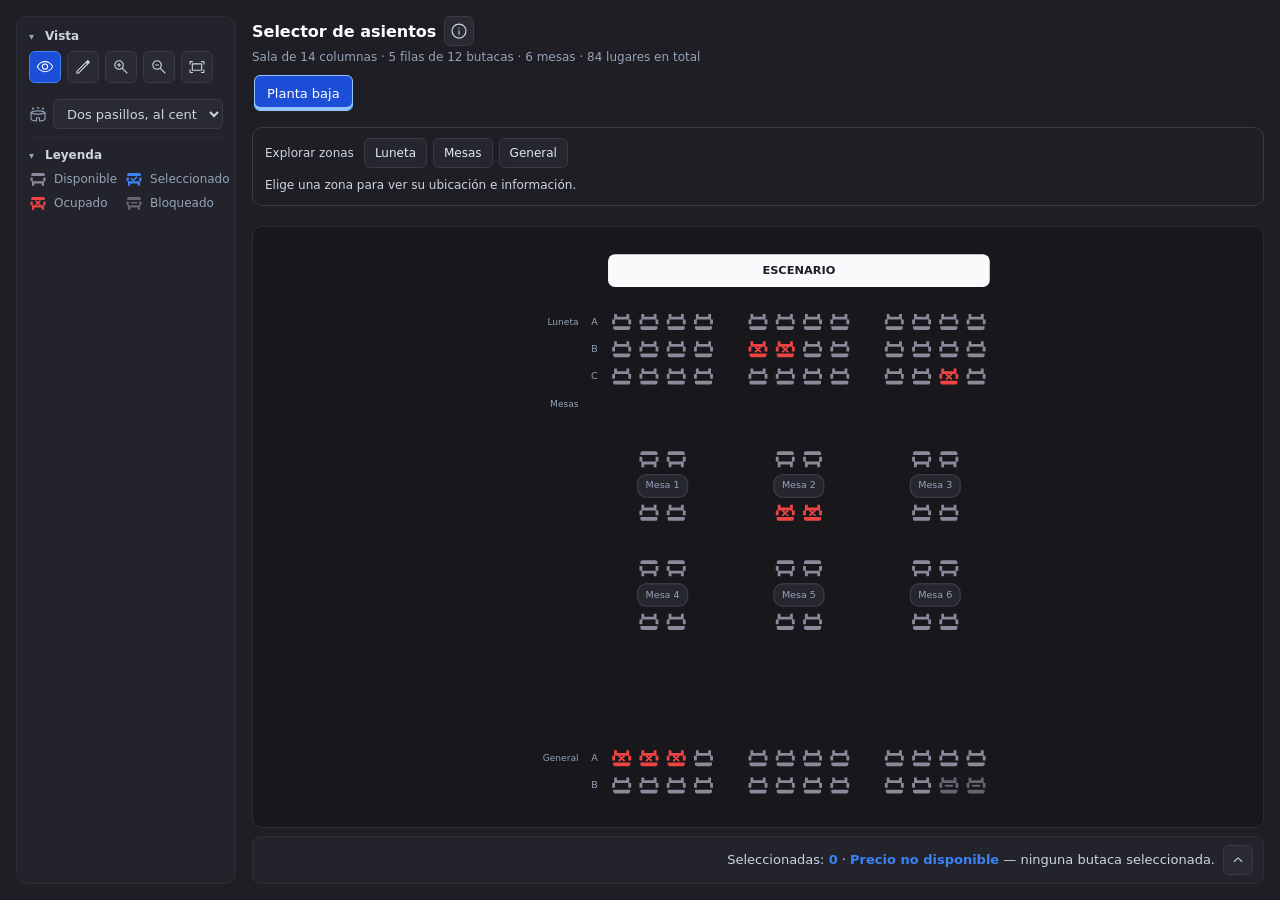
==== commit 2aee3395: "Limpiar utilidades internas y compartir recorridos El modelo entregaba atajos usados solo por las pr" ====
--- a/index.html
+++ b/index.html
@@ -380,7 +380,6 @@
   /* Mesa completa elegida: el tablero se marca junto con sus lugares. */
   .mueble.elegida { fill: rgba(59, 130, 246, .22); stroke: var(--acento); stroke-width: 1.2; }
   .mueble.completa { cursor: pointer; }
-  .lateral .ancho-completo { width: 100%; margin-bottom: 8px; }
   /* Formas: la pista con cuadros suaves, la barra como un mostrador macizo. */
   .forma-pista { fill: url(#cuadros-pista); stroke: #8b7fc4; stroke-width: .6; }
   .forma-barra { fill: #4a3b2c; stroke: #a0805c; stroke-width: .8; }
@@ -935,9 +934,6 @@
   return { bloques: tamanos, pasillos: Array(huecos).fill(1) };
 }
 
-const rejillaDeSala = ({ ancho, pasillos = 'ninguno' }) =>
-  rejillaDeBloques(distribucionDePasillos(pasillos, ancho));
-
 // La rejilla desde una distribucion libre: { bloques: [4, 6, 4], pasillos: [1, 2] }
 // son tres bloques de 4, 6 y 4 butacas separados por pasillos de 1 y 2 columnas.
 // El ancho de la sala sale de sumarlo todo.
@@ -3087,16 +3083,6 @@
   return nuevo;
 }
 
-function reasignarZonaFisica(plano, ids, zona) {
-  if (!zonasDe(plano).some((z) => z.id === zona)) return { motivo: 'zona física desconocida' };
-  const nuevo = copiarPlano(plano);
-  const elegidos = new Set(ids);
-  for (const f of Object.values(nuevo.identidadFisica || {})) if (elegidos.has(f.id)) {
-    fijarZonaInventario(nuevo, f, zona);
-  }
-  return nuevo;
-}
-
 function fijarZonaInventario(plano, f, zona) {
   f.zona = zona;
   for (const [tipo,t] of Object.entries(TIPOS_FISICOS)) if (f[t.campo] && entidadFisicaDe(plano,tipo,f[t.campo])?.zona !== zona) {
@@ -4132,19 +4118,6 @@
   return nuevo;
 }
 
-// La zona que una banda tiene para ella sola: nadie mas la usa, ni otra banda ni una
-// pieza con zona propia. Es la que se puede renombrar desde la fila de la banda, porque
-// renombrarla no cambia el precio de nada mas.
-function zonaExclusivaDeBanda(plano, id) {
-  const banda = nodosDeBandas(plano.bandas).find((b) => b.id === id);
-  const zona = banda && zonaDeBanda(banda);
-  if (!zona) return null;
-  const otras = nodosDeBandas(plano.bandas).filter((b) => b.id !== id && zonaDeBanda(b) === zona);
-  const piezas = [...(plano.mesas || []), ...(plano.bloquesFilas || []), ...(plano.butacasSueltas || [])]
-    .filter((p) => p.zona === zona);
-  return otras.length || piezas.length ? null : zona;
-}
-
 // Crear una zona explicitamente no cambia el nombre propio de la banda.
 // El hueco de una zona nueva: el primer id «zonaN» libre y un nombre que no choque,
 // numerado a partir del que se pida («General 2»). No toca el plano, lo devuelve, y es
@@ -4159,16 +4132,10 @@
 }
 
 function zonaNuevaParaBanda(plano, id, nombre) {
-  const nuevo = copiarPlano(plano);
-  const u = ubicar(nuevo.bandas, id);
-  if (!u) return { motivo: 'esa banda ya no existe' };
-  const lista = copiarZonas(zonasDe(nuevo));
-  if (lista.length >= ZONAS_MAXIMAS) return { motivo: 'ya hay el máximo de zonas (' + ZONAS_MAXIMAS + ')' };
-  const { zona, siguiente } = zonaNueva(lista, nuevo.siguienteZona, nombre);
-  lista.push(zona);
-  nuevo.zonas = lista;
-  nuevo.siguienteZona = siguiente;
-  u.item.zona = zona.id;
+  if (!ubicar(plano.bandas, id)) return { motivo: 'esa banda ya no existe' };
+  const nuevo = agregarZona(plano, nombre);
+  if (nuevo.motivo) return nuevo;
+  ubicar(nuevo.bandas, id).item.zona = nuevo.zonas.at(-1).id;
   return nuevo;
 }
 
@@ -4433,6 +4400,8 @@
   return { motivo };
 }
 
+// Un palco organiza lugares, pero su geometria sigue siendo la del bloque o butaca.
+const piezaDeButaca = (b) => b.grupo?.tipo === 'palco' ? b.bloque || b.suelta : b.grupo?.id || b.bloque || b.suelta;
 // La zona propia de varias piezas: sin zona ('' o null) vuelven a heredar la de su banda.
 function cambiarZonaDePiezas(plano, ids, zona) {
   const nuevo = copiarPlano(plano);
@@ -4448,9 +4417,9 @@
     const p = configEnPlano(nuevo, id);
     return [id, zona || (p && zonaEnCelda(disposicion, p.x, p.y)) || zonaParaFilas(zonasDe(nuevo))];
   }));
-  for (const b of butacas) if (elegidas.has(b.grupo?.tipo === 'palco' ? b.bloque || b.suelta : b.grupo?.id || b.bloque || b.suelta)) {
+  for (const b of butacas) if (elegidas.has(piezaDeButaca(b))) {
     const f = nuevo.identidadFisica?.[b.claveDiseno || b.id];
-    if (f) fijarZonaInventario(nuevo, f, destinos.get(b.grupo?.tipo === 'palco' ? b.bloque || b.suelta : b.grupo?.id || b.bloque || b.suelta));
+    if (f) fijarZonaInventario(nuevo, f, destinos.get(piezaDeButaca(b)));
   }
   return nuevo;
 }
@@ -4572,13 +4541,13 @@
   return entidades + bandas + piezas + otrasPiezas + regiones + asientos + (fisicos && !bandas && !piezas && !asientos ? 1 : 0);
 }
 
-// Agrega una zona fisica suelta, «Zona» y las siguientes numeradas al final de
-// la lista. No la ata a ninguna banda: para eso esta zonaNuevaParaBanda.
-function agregarZona(plano) {
+// Agrega una zona fisica con nombre unico, por defecto «Zona», al final de la lista.
+// No la ata a ninguna banda: para eso esta zonaNuevaParaBanda, que delega aqui.
+function agregarZona(plano, nombre = 'Zona') {
   const nuevo = copiarPlano(plano);
   const lista = copiarZonas(zonasDe(nuevo));
   if (lista.length >= ZONAS_MAXIMAS) return { motivo: 'ya hay el máximo de zonas (' + ZONAS_MAXIMAS + ')' };
-  const { zona, siguiente } = zonaNueva(lista, nuevo.siguienteZona, 'Zona');
+  const { zona, siguiente } = zonaNueva(lista, nuevo.siguienteZona, nombre);
   lista.push(zona);
   nuevo.zonas = lista;
   nuevo.siguienteZona = siguiente;
@@ -4640,20 +4609,12 @@
   return { plano: nuevo, fijadas, zona };
 }
 
-// Lee un precio escrito en pesos («350», «350.50», «$1,200.00») y lo da en centavos, o null.
-function leerPrecio(texto) {
-  const limpio = String(texto).replace(/[$\s,]/g, '');
-  if (!/^\d+(\.\d{1,2})?$/.test(limpio)) return null;
-  const centavos = Math.round(Number(limpio) * 100);
-  return centavos <= PRECIO_MAXIMO ? centavos : null;
-}
-
 // ---------------------------------------------------------------------------
 // Mesas completas.
 //
-// El organizador decide mesa por mesa si se vende completa (un solo control, que
-// elige todos sus lugares a la vez) o lugar por lugar. El precio de una mesa completa
-// es la suma de sus lugares libres, cada uno al de su zona; los bloqueados no se venden.
+// Compatibilidad de mapas autonomos: conservan 'completa' y la seleccion conjunta
+// historica. En eventos conectados, Sin Taquilla decide modalidad y tarifas;
+// alternarLugarEvento exige el conjunto utilizable completo, sin recortarlo.
 // ---------------------------------------------------------------------------
 // Marca o desmarca una mesa como completa. Devuelve el plano nuevo o { motivo }.
 function marcarMesaCompleta(plano, id, completa) {
@@ -8549,7 +8510,7 @@
 document.getElementById('eliminar-entidad-fisica').addEventListener('click', () => aplicarResultadoFisico(eliminarEntidadFisica(planoEditable(),document.getElementById('tipo-fisico').value,document.getElementById('entidad-fisica').value),'Entidad vacía eliminada; su ID queda retirado.'));
 document.getElementById('herramienta-fisica').addEventListener('click', () => cambiarHerramienta(herramienta === 'fisica' ? 'mesas' : 'fisica'));
 document.getElementById('fisica-desde-piezas').addEventListener('click', () => {
-  const ids = butacasVisibles().filter((b) => piezasActivas.has(b.grupo?.tipo === 'palco' ? b.bloque || b.suelta : b.grupo?.id || b.bloque || b.suelta)).map((b) => b.id);
+  const ids = butacasVisibles().filter((b) => piezasActivas.has(piezaDeButaca(b))).map((b) => b.id);
   seleccionFisica.clear(); ids.forEach((id) => seleccionFisica.add(id)); cambiarHerramienta('fisica');
 });
 document.getElementById('fisica-miembros').addEventListener('click', () => {
